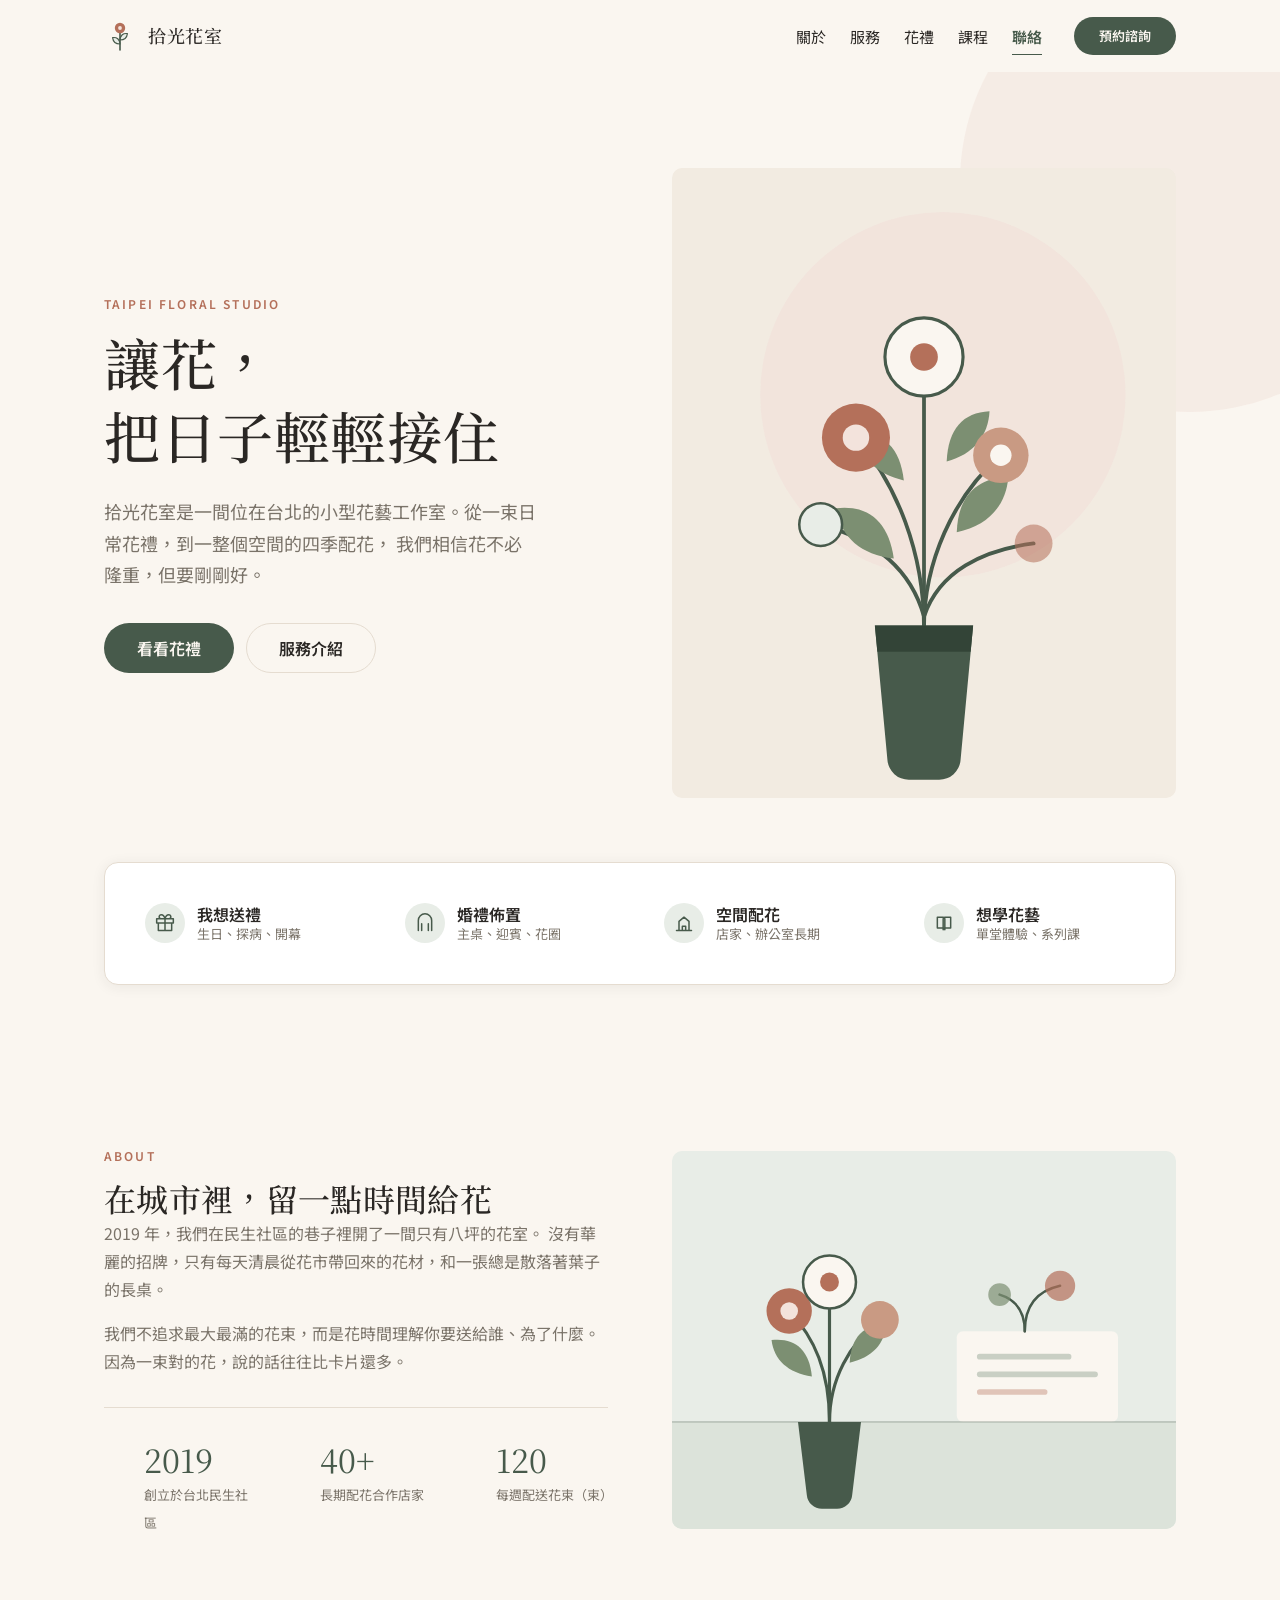
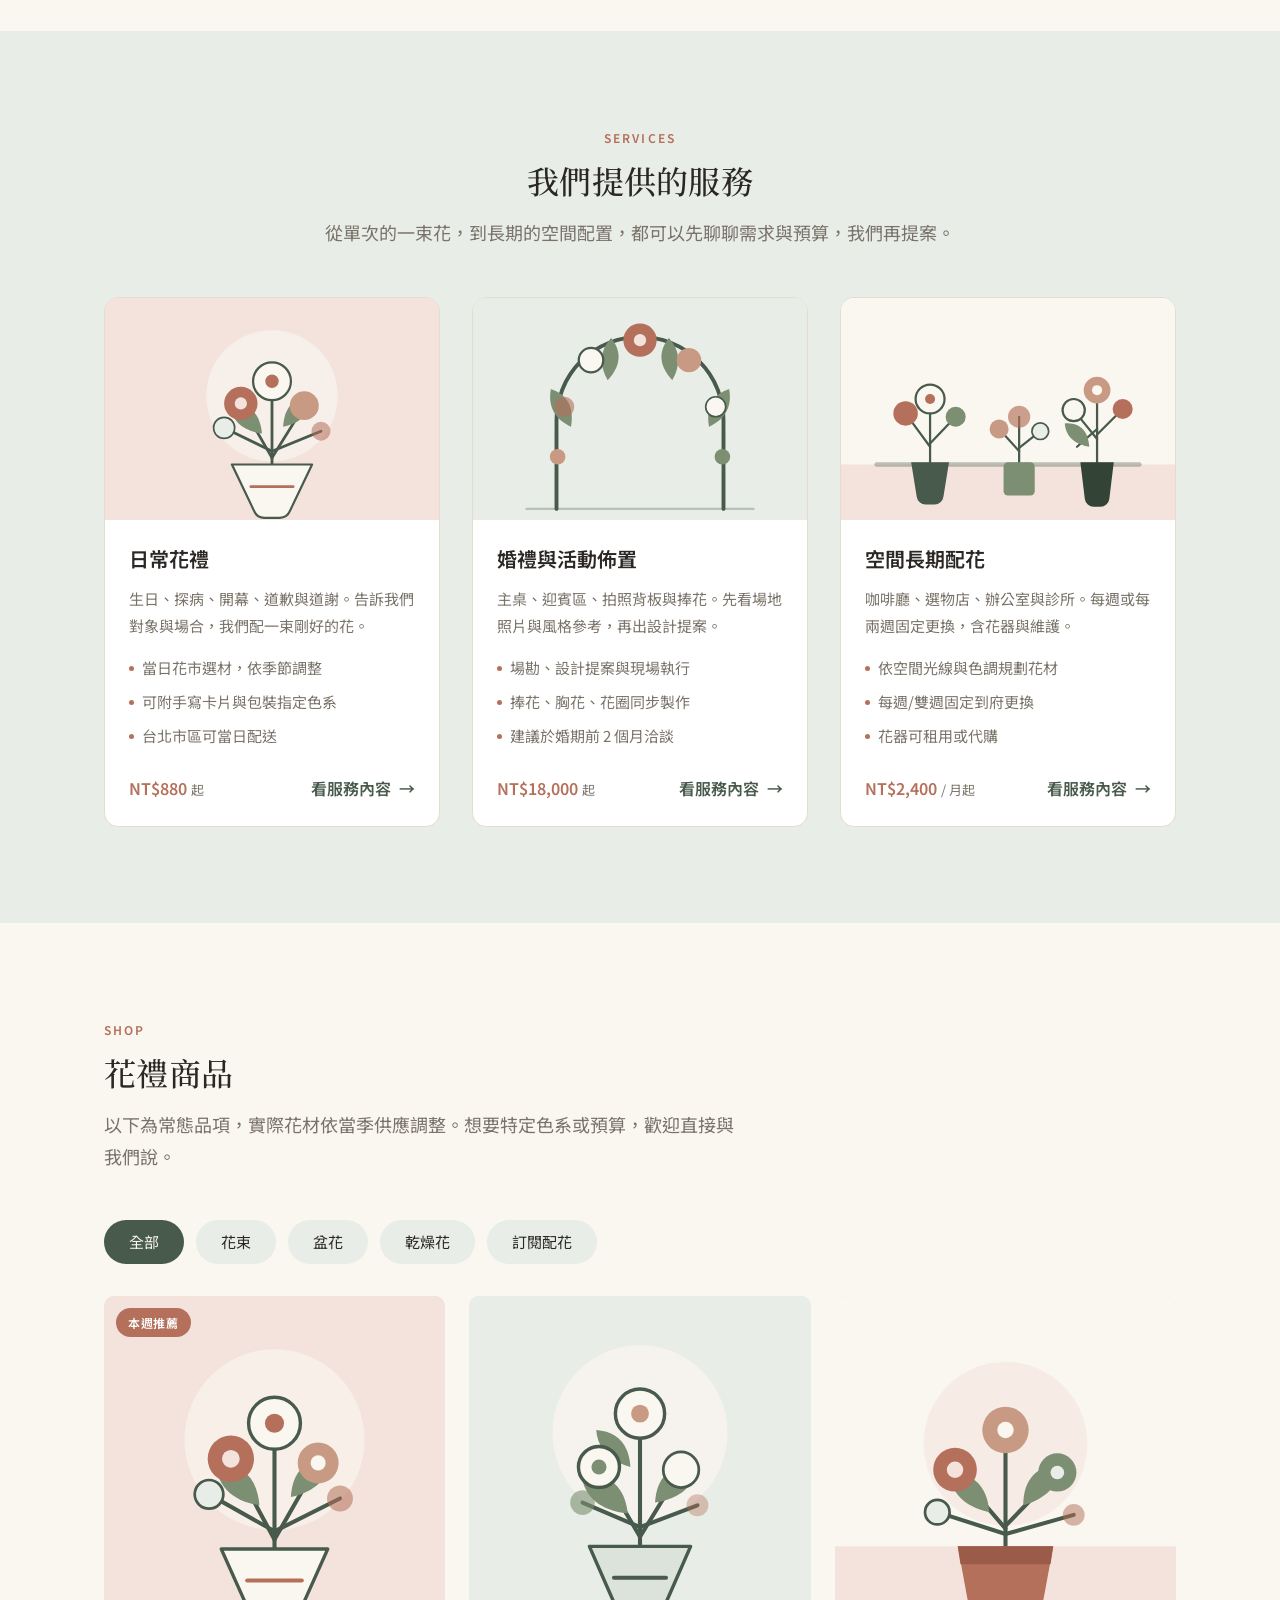
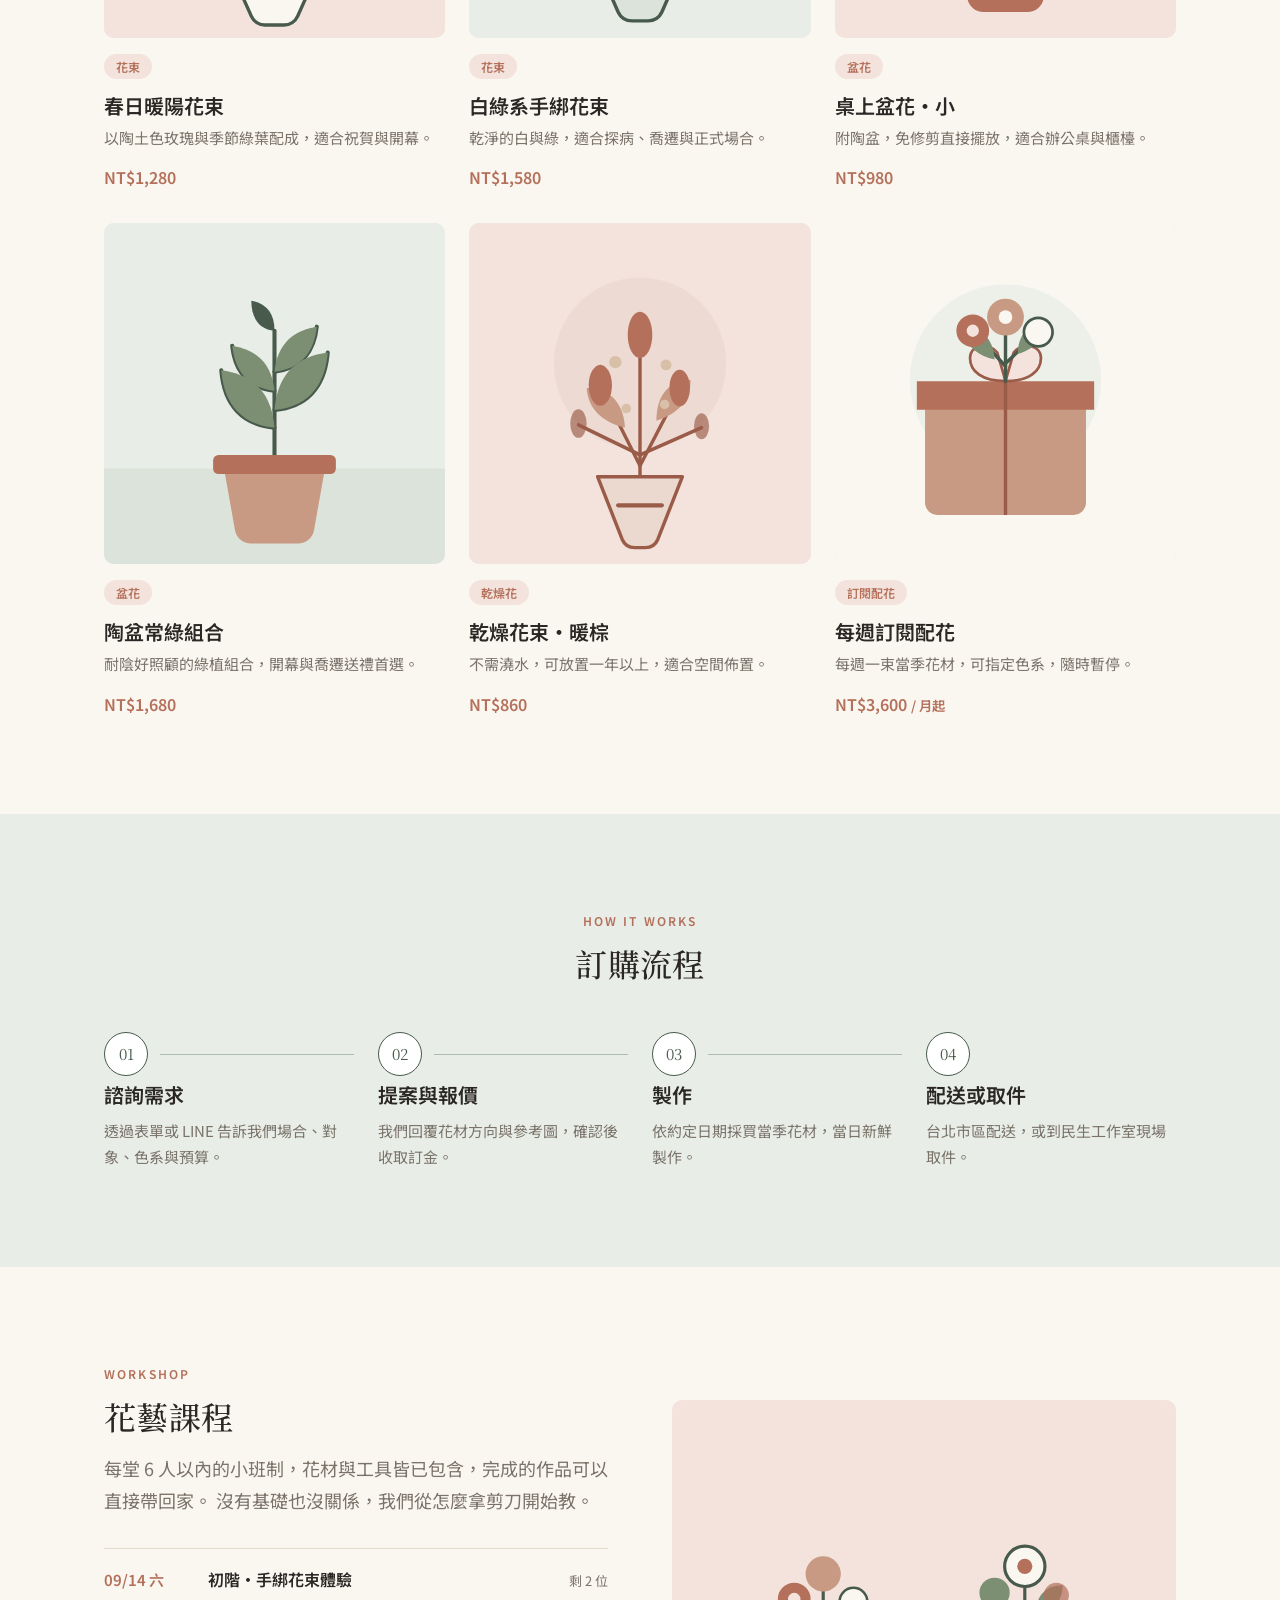
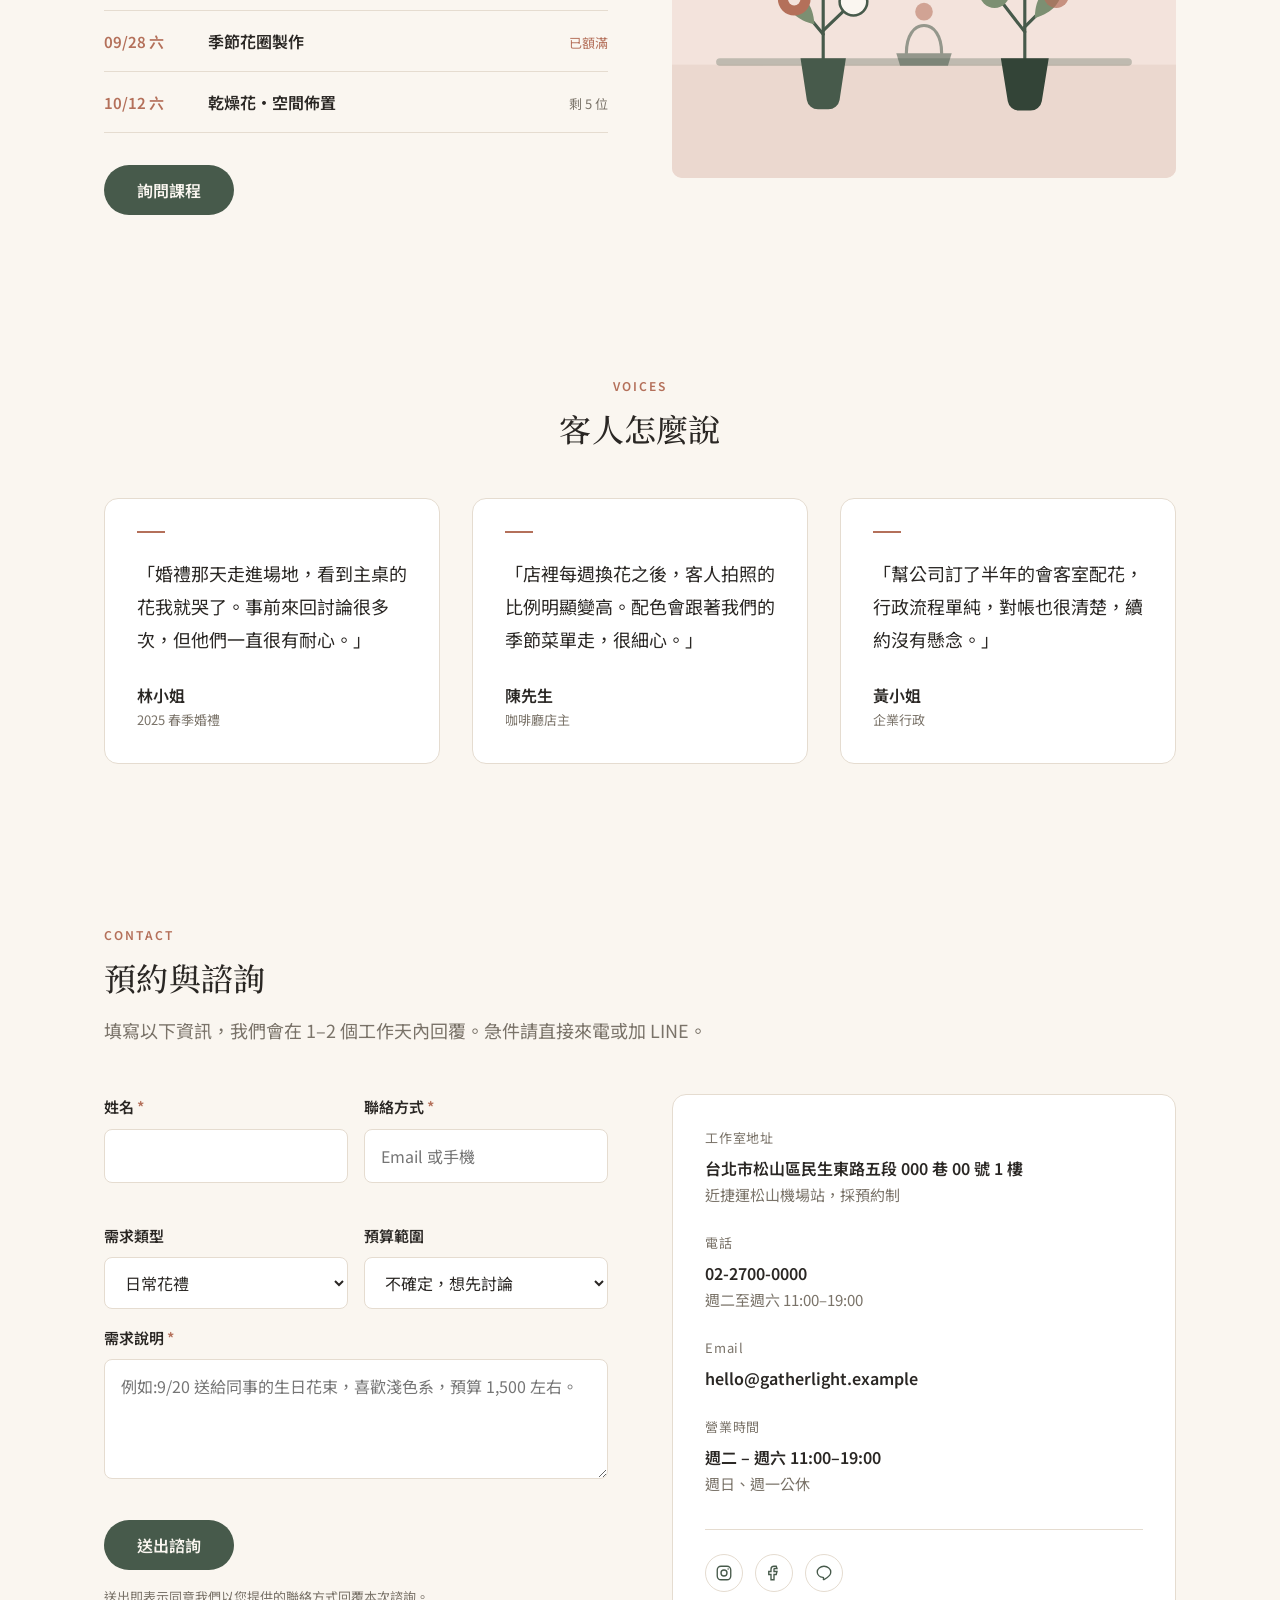
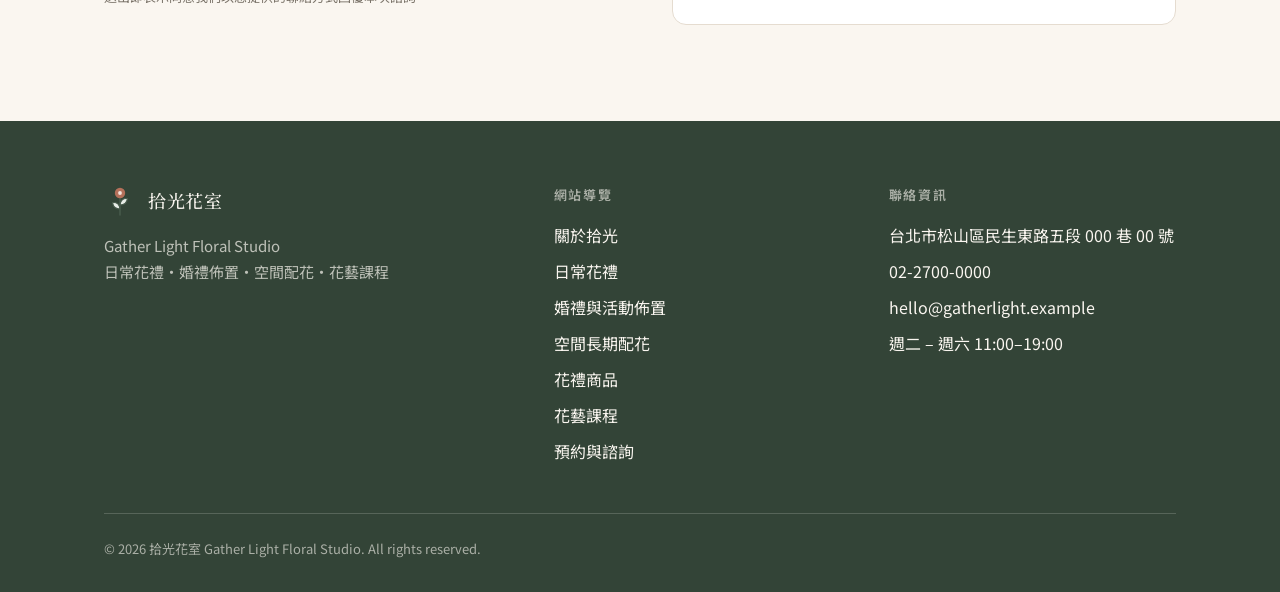
==== index.html @ 51243e40 "Initial commit: Gather Light Floral Studio brand site demo Front-end demo for a fictional Taipei flo" ====
<!DOCTYPE html>
<html lang="zh-Hant-TW">
<head>
<meta charset="UTF-8">
<meta name="viewport" content="width=device-width, initial-scale=1">
<title>拾光花室 Gather Light Floral Studio｜台北花藝工作室</title>
<meta name="description" content="拾光花室是台北的小型花藝工作室，提供日常花禮、婚禮與活動佈置、空間長期配花與花藝課程。">
<meta property="og:title" content="拾光花室 Gather Light Floral Studio">
<meta property="og:description" content="日常花禮、婚禮佈置、空間長期配花、花藝課程。">
<meta property="og:type" content="website">
<link rel="icon" href="assets/brand/logo.svg" type="image/svg+xml">

<link rel="preconnect" href="https://fonts.googleapis.com">
<link rel="preconnect" href="https://fonts.gstatic.com" crossorigin>
<link href="https://fonts.googleapis.com/css2?family=Noto+Sans+TC:wght@400;600&family=Noto+Serif+TC:wght@500&display=swap" rel="stylesheet">

<link rel="stylesheet" href="styles/tokens.css">
<link rel="stylesheet" href="styles/base.css">
<link rel="stylesheet" href="styles/layout.css">
<link rel="stylesheet" href="styles/components.css">
</head>
<body>

<a class="skip-link" href="#main">跳至主要內容</a>

<!-- ============================================================ Header -->
<header class="header" id="header">
  <div class="container header__inner">
    <a class="logo" href="#top" aria-label="拾光花室 首頁">
      <img src="assets/brand/logo.svg" alt="" width="32" height="32">
      <span class="logo__name">拾光花室</span>
    </a>

    <button class="nav-toggle" id="navToggle" aria-expanded="false" aria-controls="nav">
      <span></span>
      <span class="sr-only">開啟選單</span>
    </button>

    <nav class="nav" id="nav" aria-label="主選單">
      <ul class="nav__list">
        <li><a class="nav__link" href="#about">關於</a></li>
        <li><a class="nav__link" href="#services">服務</a></li>
        <li><a class="nav__link" href="#products">花禮</a></li>
        <li><a class="nav__link" href="#course">課程</a></li>
        <li><a class="nav__link" href="#contact">聯絡</a></li>
      </ul>
      <a class="btn btn--primary btn--sm" href="#contact">預約諮詢</a>
    </nav>
  </div>
</header>

<main id="main">

<!-- ============================================================== Hero -->
<section class="hero" id="top">
  <div class="container split">
    <div class="hero__text">
      <span class="eyebrow">Taipei Floral Studio</span>
      <h1 class="hero__title">讓花，<br>把日子輕輕接住</h1>
      <p class="lede hero__lede">
        拾光花室是一間位在台北的小型花藝工作室。從一束日常花禮，到一整個空間的四季配花，
        我們相信花不必隆重，但要剛剛好。
      </p>
      <div class="hero__actions">
        <a class="btn btn--primary" href="#products">看看花禮</a>
        <a class="btn btn--ghost" href="#services">服務介紹</a>
      </div>
    </div>
    <div class="hero__media split__media">
      <img src="assets/images/hero.svg" alt="以陶土色與綠色花材構成的花藝作品" width="800" height="1000">
    </div>
  </div>
</section>

<!-- ====================================================== Quick find -->
<!-- 快速尋找：頁內導引，直接跳到對應區塊 -->
<section class="section section--tight" aria-labelledby="quickfind-title" style="padding-top:0">
  <div class="container">
    <h2 id="quickfind-title" class="sr-only">快速找到適合的服務與商品</h2>
    <div class="quickfind reveal">
      <a class="quickfind__item" href="#products">
        <span class="quickfind__icon" aria-hidden="true">
          <svg width="20" height="20" viewBox="0 0 24 24" fill="none" stroke="currentColor" stroke-width="1.8" stroke-linecap="round" stroke-linejoin="round"><path d="M20 12v9H4v-9M2 7h20v5H2zM12 21V7M12 7H7.5a2.5 2.5 0 1 1 0-5C11 2 12 7 12 7zM12 7h4.5a2.5 2.5 0 1 0 0-5C13 2 12 7 12 7z"/></svg>
        </span>
        <span class="quickfind__label">我想送禮
          <span class="quickfind__hint">生日、探病、開幕</span>
        </span>
      </a>
      <a class="quickfind__item" href="#services">
        <span class="quickfind__icon" aria-hidden="true">
          <svg width="20" height="20" viewBox="0 0 24 24" fill="none" stroke="currentColor" stroke-width="1.8" stroke-linecap="round" stroke-linejoin="round"><path d="M4 21V9a8 8 0 0 1 16 0v12M8 21v-8M16 21v-8"/></svg>
        </span>
        <span class="quickfind__label">婚禮佈置
          <span class="quickfind__hint">主桌、迎賓、花圈</span>
        </span>
      </a>
      <a class="quickfind__item" href="#services">
        <span class="quickfind__icon" aria-hidden="true">
          <svg width="20" height="20" viewBox="0 0 24 24" fill="none" stroke="currentColor" stroke-width="1.8" stroke-linecap="round" stroke-linejoin="round"><path d="M3 21h18M6 21V10l6-5 6 5v11M10 21v-5h4v5"/></svg>
        </span>
        <span class="quickfind__label">空間配花
          <span class="quickfind__hint">店家、辦公室長期</span>
        </span>
      </a>
      <a class="quickfind__item" href="#course">
        <span class="quickfind__icon" aria-hidden="true">
          <svg width="20" height="20" viewBox="0 0 24 24" fill="none" stroke="currentColor" stroke-width="1.8" stroke-linecap="round" stroke-linejoin="round"><path d="M4 5h7a2 2 0 0 1 2 2v13a2 2 0 0 0-2-2H4zM20 5h-7a2 2 0 0 0-2 2v13a2 2 0 0 1 2-2h7z"/></svg>
        </span>
        <span class="quickfind__label">想學花藝
          <span class="quickfind__hint">單堂體驗、系列課</span>
        </span>
      </a>
    </div>
  </div>
</section>

<!-- ============================================================= About -->
<section class="section" id="about" aria-labelledby="about-title">
  <div class="container split split--text-first">
    <div class="split__media story__media reveal">
      <img src="assets/images/story.svg" alt="工作室的工作檯與花材" width="800" height="600">
    </div>
    <div class="story reveal">
      <span class="eyebrow">About</span>
      <h2 id="about-title">在城市裡，留一點時間給花</h2>
      <p>
        2019 年，我們在民生社區的巷子裡開了一間只有八坪的花室。
        沒有華麗的招牌，只有每天清晨從花市帶回來的花材，和一張總是散落著葉子的長桌。
      </p>
      <p>
        我們不追求最大最滿的花束，而是花時間理解你要送給誰、為了什麼。
        因為一束對的花，說的話往往比卡片還多。
      </p>
      <dl class="stats">
        <div>
          <dt class="sr-only">創立年份</dt>
          <dd><span class="stats__num">2019</span><span class="stats__label">創立於台北民生社區</span></dd>
        </div>
        <div>
          <dt class="sr-only">長期合作店家</dt>
          <dd><span class="stats__num">40+</span><span class="stats__label">長期配花合作店家</span></dd>
        </div>
        <div>
          <dt class="sr-only">每週配花數</dt>
          <dd><span class="stats__num">120</span><span class="stats__label">每週配送花束（束）</span></dd>
        </div>
      </dl>
    </div>
  </div>
</section>

<!-- ========================================================== Services -->
<section class="section section--soft" id="services" aria-labelledby="services-title">
  <div class="container">
    <div class="section__head section__head--center reveal">
      <span class="eyebrow">Services</span>
      <h2 id="services-title">我們提供的服務</h2>
      <p>從單次的一束花，到長期的空間配置，都可以先聊聊需求與預算，我們再提案。</p>
    </div>

    <div class="grid grid--3">
      <article class="card reveal">
        <div class="card__media">
          <img src="assets/images/service-1.svg" alt="包裝完成的日常花禮" width="600" height="400">
        </div>
        <div class="card__body">
          <h3>日常花禮</h3>
          <p class="card__desc">生日、探病、開幕、道歉與道謝。告訴我們對象與場合，我們配一束剛好的花。</p>
          <ul class="card__list">
            <li>當日花市選材，依季節調整</li>
            <li>可附手寫卡片與包裝指定色系</li>
            <li>台北市區可當日配送</li>
          </ul>
          <div class="card__foot">
            <span class="card__price">NT$880 <small>起</small></span>
            <a class="link-arrow" href="service.html?s=1">看服務內容</a>
          </div>
        </div>
      </article>

      <article class="card reveal">
        <div class="card__media">
          <img src="assets/images/service-2.svg" alt="婚禮現場的花藝拱門佈置" width="600" height="400">
        </div>
        <div class="card__body">
          <h3>婚禮與活動佈置</h3>
          <p class="card__desc">主桌、迎賓區、拍照背板與捧花。先看場地照片與風格參考，再出設計提案。</p>
          <ul class="card__list">
            <li>場勘、設計提案與現場執行</li>
            <li>捧花、胸花、花圈同步製作</li>
            <li>建議於婚期前 2 個月洽談</li>
          </ul>
          <div class="card__foot">
            <span class="card__price">NT$18,000 <small>起</small></span>
            <a class="link-arrow" href="service.html?s=2">看服務內容</a>
            
          </div>
        </div>
      </article>

      <article class="card reveal">
        <div class="card__media">
          <img src="assets/images/service-3.svg" alt="店面層架上的長期配花" width="600" height="400">
        </div>
        <div class="card__body">
          <h3>空間長期配花</h3>
          <p class="card__desc">咖啡廳、選物店、辦公室與診所。每週或每兩週固定更換，含花器與維護。</p>
          <ul class="card__list">
            <li>依空間光線與色調規劃花材</li>
            <li>每週/雙週固定到府更換</li>
            <li>花器可租用或代購</li>
          </ul>
          <div class="card__foot">
            <span class="card__price">NT$2,400 <small>/ 月起</small></span>
            <a class="link-arrow" href="service.html?s=3">看服務內容</a>
            
          </div>
        </div>
      </article>
    </div>
  </div>
</section>

<!-- ========================================================== Products -->
<!-- 花禮商品：分類篩選 -->
<section class="section" id="products" aria-labelledby="products-title">
  <div class="container">
    <div class="section__head reveal">
      <span class="eyebrow">Shop</span>
      <h2 id="products-title">花禮商品</h2>
      <p>以下為常態品項，實際花材依當季供應調整。想要特定色系或預算，歡迎直接與我們說。</p>
    </div>

    <div class="chips reveal" role="group" aria-label="商品分類篩選" id="filterChips">
      <button class="chip" type="button" data-filter="all" aria-pressed="true">全部</button>
      <button class="chip" type="button" data-filter="bouquet" aria-pressed="false">花束</button>
      <button class="chip" type="button" data-filter="potted" aria-pressed="false">盆花</button>
      <button class="chip" type="button" data-filter="dried" aria-pressed="false">乾燥花</button>
      <button class="chip" type="button" data-filter="subscription" aria-pressed="false">訂閱配花</button>
    </div>

    <div class="grid grid--products" id="productGrid" aria-live="polite">
      <article class="product reveal" data-id="spring-bouquet" data-category="bouquet">
        <div class="product__media">
          <img src="assets/images/product-1.svg" alt="春日暖陽花束" width="500" height="500" loading="lazy">
          <span class="badge">本週推薦</span>
        </div>
        <span class="product__tag">花束</span>
        <h3 class="product__name">春日暖陽花束</h3>
        <p class="product__desc">以陶土色玫瑰與季節綠葉配成，適合祝賀與開幕。</p>
        <p class="product__price">NT$1,280</p>
      </article>

      <article class="product reveal" data-id="white-green-bouquet" data-category="bouquet">
        <div class="product__media">
          <img src="assets/images/product-2.svg" alt="白綠系手綁花束" width="500" height="500" loading="lazy">
        </div>
        <span class="product__tag">花束</span>
        <h3 class="product__name">白綠系手綁花束</h3>
        <p class="product__desc">乾淨的白與綠，適合探病、喬遷與正式場合。</p>
        <p class="product__price">NT$1,580</p>
      </article>

      <article class="product reveal" data-id="table-arrangement" data-category="potted">
        <div class="product__media">
          <img src="assets/images/product-3.svg" alt="桌上盆花・小" width="500" height="500" loading="lazy">
        </div>
        <span class="product__tag">盆花</span>
        <h3 class="product__name">桌上盆花・小</h3>
        <p class="product__desc">附陶盆，免修剪直接擺放，適合辦公桌與櫃檯。</p>
        <p class="product__price">NT$980</p>
      </article>

      <article class="product reveal" data-id="potted-greens" data-category="potted">
        <div class="product__media">
          <img src="assets/images/product-4.svg" alt="陶盆常綠組合" width="500" height="500" loading="lazy">
        </div>
        <span class="product__tag">盆花</span>
        <h3 class="product__name">陶盆常綠組合</h3>
        <p class="product__desc">耐陰好照顧的綠植組合，開幕與喬遷送禮首選。</p>
        <p class="product__price">NT$1,680</p>
      </article>

      <article class="product reveal" data-id="dried-bouquet" data-category="dried">
        <div class="product__media">
          <img src="assets/images/product-5.svg" alt="乾燥花束・暖棕" width="500" height="500" loading="lazy">
        </div>
        <span class="product__tag">乾燥花</span>
        <h3 class="product__name">乾燥花束・暖棕</h3>
        <p class="product__desc">不需澆水，可放置一年以上，適合空間佈置。</p>
        <p class="product__price">NT$860</p>
      </article>

      <article class="product reveal" data-id="subscription" data-category="subscription">
        <div class="product__media">
          <img src="assets/images/product-6.svg" alt="每週訂閱配花" width="500" height="500" loading="lazy">
        </div>
        <span class="product__tag">訂閱配花</span>
        <h3 class="product__name">每週訂閱配花</h3>
        <p class="product__desc">每週一束當季花材，可指定色系，隨時暫停。</p>
        <p class="product__price">NT$3,600 <small>/ 月起</small></p>
      </article>
    </div>

    <p class="empty-state" id="emptyState" hidden>此分類目前沒有商品，歡迎直接與我們聯絡。</p>
  </div>
</section>

<!-- ============================================================ Steps -->
<section class="section section--soft" aria-labelledby="steps-title">
  <div class="container">
    <div class="section__head section__head--center reveal">
      <span class="eyebrow">How it works</span>
      <h2 id="steps-title">訂購流程</h2>
    </div>
    <ol class="steps">
      <li class="step reveal">
        <h3>諮詢需求</h3>
        <p>透過表單或 LINE 告訴我們場合、對象、色系與預算。</p>
      </li>
      <li class="step reveal">
        <h3>提案與報價</h3>
        <p>我們回覆花材方向與參考圖，確認後收取訂金。</p>
      </li>
      <li class="step reveal">
        <h3>製作</h3>
        <p>依約定日期採買當季花材，當日新鮮製作。</p>
      </li>
      <li class="step reveal">
        <h3>配送或取件</h3>
        <p>台北市區配送，或到民生工作室現場取件。</p>
      </li>
    </ol>
  </div>
</section>

<!-- =========================================================== Course -->
<section class="section" id="course" aria-labelledby="course-title">
  <div class="container split split--text-first">
    <div class="split__media course__media reveal">
      <img src="assets/images/course.svg" alt="花藝課程的工作檯" width="800" height="600">
    </div>
    <div class="reveal">
      <span class="eyebrow">Workshop</span>
      <h2 id="course-title">花藝課程</h2>
      <p class="lede" style="margin-top:var(--s-4)">
        每堂 6 人以內的小班制，花材與工具皆已包含，完成的作品可以直接帶回家。
        沒有基礎也沒關係，我們從怎麼拿剪刀開始教。
      </p>

      <ul class="course-list" style="margin-top:var(--s-8)">
        <li class="course-item">
          <span class="course-item__date">09/14 六</span>
          <span class="course-item__name">初階・手綁花束體驗</span>
          <span class="course-item__seat">剩 2 位</span>
        </li>
        <li class="course-item">
          <span class="course-item__date">09/28 六</span>
          <span class="course-item__name">季節花圈製作</span>
          <span class="course-item__seat is-full">已額滿</span>
        </li>
        <li class="course-item">
          <span class="course-item__date">10/12 六</span>
          <span class="course-item__name">乾燥花・空間佈置</span>
          <span class="course-item__seat">剩 5 位</span>
        </li>
      </ul>

      <div style="margin-top:var(--s-8)">
        <a class="btn btn--primary" href="#contact">詢問課程</a>
      </div>
    </div>
  </div>
</section>

<!-- ===================================================== Testimonials -->
<section class="section section--tight" aria-labelledby="voices-title">
  <div class="container">
    <div class="section__head section__head--center reveal">
      <span class="eyebrow">Voices</span>
      <h2 id="voices-title">客人怎麼說</h2>
    </div>
    <div class="grid grid--3">
      <blockquote class="quote reveal">
        <p>「婚禮那天走進場地，看到主桌的花我就哭了。事前來回討論很多次，但他們一直很有耐心。」</p>
        <footer><cite>林小姐</cite>2025 春季婚禮</footer>
      </blockquote>
      <blockquote class="quote reveal">
        <p>「店裡每週換花之後，客人拍照的比例明顯變高。配色會跟著我們的季節菜單走，很細心。」</p>
        <footer><cite>陳先生</cite>咖啡廳店主</footer>
      </blockquote>
      <blockquote class="quote reveal">
        <p>「幫公司訂了半年的會客室配花，行政流程單純，對帳也很清楚，續約沒有懸念。」</p>
        <footer><cite>黃小姐</cite>企業行政</footer>
      </blockquote>
    </div>
  </div>
</section>

<!-- ========================================================== Contact -->
<section class="section" id="contact" aria-labelledby="contact-title">
  <div class="container">
    <div class="section__head reveal">
      <span class="eyebrow">Contact</span>
      <h2 id="contact-title">預約與諮詢</h2>
      <p>填寫以下資訊，我們會在 1–2 個工作天內回覆。急件請直接來電或加 LINE。</p>
    </div>

    <div class="split" style="align-items:start">
      <form class="form reveal" id="contactForm" novalidate>
        <div class="field-row">
          <div class="field">
            <label for="name">姓名 <span class="req" aria-hidden="true">*</span></label>
            <input type="text" id="name" name="name" autocomplete="name" required
                   aria-describedby="name-error">
            <span class="field__error" id="name-error"></span>
          </div>
          <div class="field">
            <label for="contact">聯絡方式 <span class="req" aria-hidden="true">*</span></label>
            <input type="text" id="contact" name="contact" placeholder="Email 或手機"
                   autocomplete="email" required aria-describedby="contact-error">
            <span class="field__error" id="contact-error"></span>
          </div>
        </div>

        <div class="field-row">
          <div class="field">
            <label for="type">需求類型</label>
            <select id="type" name="type">
              <option value="gift">日常花禮</option>
              <option value="wedding">婚禮與活動佈置</option>
              <option value="space">空間長期配花</option>
              <option value="course">花藝課程</option>
              <option value="other">其他</option>
            </select>
          </div>
          <div class="field">
            <label for="budget">預算範圍</label>
            <select id="budget" name="budget">
              <option value="">不確定，想先討論</option>
              <option value="a">NT$1,000 以下</option>
              <option value="b">NT$1,000–3,000</option>
              <option value="c">NT$3,000–10,000</option>
              <option value="d">NT$10,000 以上</option>
            </select>
          </div>
        </div>

        <div class="field">
          <label for="message">需求說明 <span class="req" aria-hidden="true">*</span></label>
          <textarea id="message" name="message" required aria-describedby="message-error"
                    placeholder="例如:9/20 送給同事的生日花束，喜歡淺色系，預算 1,500 左右。"></textarea>
          <span class="field__error" id="message-error"></span>
        </div>

        <div>
          <button class="btn btn--primary" type="submit">送出諮詢</button>
        </div>

        <p class="form__status" id="formStatus" role="status" hidden></p>
        <p class="form__note">
          送出即表示同意我們以您提供的聯絡方式回覆本次諮詢。
        </p>
      </form>

      <aside class="info-panel reveal">
        <dl>
          <dt>工作室地址</dt>
          <dd>台北市松山區民生東路五段 000 巷 00 號 1 樓
            <span>近捷運松山機場站，採預約制</span>
          </dd>
          <dt>電話</dt>
          <dd><a href="tel:+886227000000">02-2700-0000</a>
            <span>週二至週六 11:00–19:00</span>
          </dd>
          <dt>Email</dt>
          <dd><a href="mailto:hello@gatherlight.example">hello@gatherlight.example</a></dd>
          <dt>營業時間</dt>
          <dd>週二 – 週六 11:00–19:00
            <span>週日、週一公休</span>
          </dd>
        </dl>
        <div class="social">
          <a href="#" aria-label="Instagram">
            <svg width="18" height="18" viewBox="0 0 24 24" fill="none" stroke="currentColor" stroke-width="1.8"><rect x="3" y="3" width="18" height="18" rx="5"/><circle cx="12" cy="12" r="4"/><circle cx="17.5" cy="6.5" r="1" fill="currentColor" stroke="none"/></svg>
          </a>
          <a href="#" aria-label="Facebook">
            <svg width="18" height="18" viewBox="0 0 24 24" fill="none" stroke="currentColor" stroke-width="1.8"><path d="M15 3h-3a4 4 0 0 0-4 4v3H5v4h3v7h4v-7h3l1-4h-4V7a1 1 0 0 1 1-1h3z"/></svg>
          </a>
          <a href="#" aria-label="LINE">
            <svg width="18" height="18" viewBox="0 0 24 24" fill="none" stroke="currentColor" stroke-width="1.8" stroke-linejoin="round"><path d="M21 10.5c0-4.1-4-7.5-9-7.5s-9 3.4-9 7.5c0 3.7 3.2 6.8 7.5 7.4.3.1.7.2.8.5.1.3.1.7 0 1l-.1.8c0 .2-.2.9.8.5s5.4-3.2 7.4-5.5c1.3-1.4 1.6-2.9 1.6-4.7Z"/></svg>
          </a>
        </div>
      </aside>
    </div>
  </div>
</section>

</main>

<!-- ============================================================ Footer -->
<footer class="footer">
  <div class="container">
    <div class="footer__grid">
      <div class="footer__brand">
        <div class="logo">
          <img src="assets/brand/logo.svg" alt="" width="32" height="32">
          <span class="logo__name">拾光花室</span>
        </div>
        <p class="footer__tag">
          Gather Light Floral Studio<br>
          日常花禮・婚禮佈置・空間配花・花藝課程
        </p>
      </div>

      <div>
        <h3>網站導覽</h3>
        <ul>
          <li><a href="#about">關於拾光</a></li>
          <li><a href="service.html?s=1">日常花禮</a></li>
          <li><a href="service.html?s=2">婚禮與活動佈置</a></li>
          <li><a href="service.html?s=3">空間長期配花</a></li>
          <li><a href="#products">花禮商品</a></li>
          <li><a href="#course">花藝課程</a></li>
          <li><a href="#contact">預約與諮詢</a></li>
        </ul>
      </div>

      <div>
        <h3>聯絡資訊</h3>
        <ul>
          <li>台北市松山區民生東路五段 000 巷 00 號</li>
          <li><a href="tel:+886227000000">02-2700-0000</a></li>
          <li><a href="mailto:hello@gatherlight.example">hello@gatherlight.example</a></li>
          <li>週二 – 週六 11:00–19:00</li>
        </ul>
      </div>
    </div>

    <p class="footer__bottom">© 2026 拾光花室 Gather Light Floral Studio. All rights reserved.</p>
  </div>
</footer>

<!-- ==================================================== Quick-view modal -->
<div class="modal" id="quickView" role="dialog" aria-modal="true" aria-labelledby="qvName">
  <div class="modal__scrim"></div>
  <div class="modal__panel">
    <button class="modal__close" type="button" aria-label="關閉">×</button>
    <div>
      <img id="qvImg" src="" alt="" width="500" height="500">
    </div>
    <div>
      <span class="modal__tag" id="qvTag"></span>
      <h2 id="qvName" style="margin-top:var(--s-3)"></h2>
      <p id="qvDesc" style="margin-top:var(--s-4); color:var(--c-ink-muted); font-size:0.9375rem"></p>
      <p class="modal__price" id="qvPrice"></p>
      <dl class="modal__spec">
        <div><dt>尺寸</dt><dd id="qvSize"></dd></div>
        <div><dt>主要花材</dt><dd id="qvStems"></dd></div>
        <div><dt>照顧方式</dt><dd id="qvCare"></dd></div>
        <div><dt>配送</dt><dd id="qvLead"></dd></div>
      </dl>
      <a class="btn btn--primary" style="margin-top:var(--s-6)" href="#contact">詢問這款花禮</a>
    </div>
  </div>
</div>
<script src="scripts/main.js"></script>
<script src="scripts/quickview.js"></script>
</body>
</html>
---- styles/tokens.css ----
/* ==========================================================================
   tokens.css — design tokens extracted from Figma
   拾光花室 Gather Light Floral Studio
   Change a value here and it propagates through every page.
   Everything downstream references these. Change values here, not in components.
   ========================================================================== */

:root {
  /* ---- Color ---- */
  --c-moss:        #475A4B;
  --c-moss-dark:   #334437;
  --c-moss-soft:   #E8EDE7;
  --c-clay:        #B4705A;
  --c-clay-soft:   #F3E3DC;
  --c-paper:       #FAF6F0;
  --c-surface:     #FFFFFF;
  --c-ink:         #2A2724;
  --c-ink-muted:   #7A7369;
  --c-line:        #E5DCD0;

  /* focus ring — accessibility, not from Figma */
  --c-focus:       #B4705A;

  /* ---- Typography ---- */
  --font-serif: "Noto Serif TC", "Songti TC", "PMingLiU", Georgia, serif;
  --font-sans:  "Noto Sans TC", "PingFang TC", "Microsoft JhengHei",
                -apple-system, BlinkMacSystemFont, "Segoe UI", sans-serif;

  --fs-display:  3.5rem;   /* 56 */
  --fs-h1:       2.75rem;  /* 44 */
  --fs-h2:       2rem;     /* 32 */
  --fs-h3:       1.25rem;  /* 20 */
  --fs-body-lg:  1.125rem; /* 18 */
  --fs-body:     1rem;     /* 16 */
  --fs-caption:  0.8125rem;/* 13 */
  --fs-eyebrow:  0.75rem;  /* 12 */

  --lh-display:  1.18;
  --lh-heading:  1.3;
  --lh-body:     1.75;

  --ls-eyebrow:  0.18em;

  /* ---- Spacing scale ---- */
  --s-1:  0.25rem;  /*  4 */
  --s-2:  0.5rem;   /*  8 */
  --s-3:  0.75rem;  /* 12 */
  --s-4:  1rem;     /* 16 */
  --s-6:  1.5rem;   /* 24 */
  --s-8:  2rem;     /* 32 */
  --s-12: 3rem;     /* 48 */
  --s-16: 4rem;     /* 64 */
  --s-24: 6rem;     /* 96 */
  --s-32: 8rem;     /* 128 */

  /* ---- Radius ---- */
  --r-card:   14px;
  --r-image:  10px;
  --r-pill:   999px;

  /* ---- Shadow ---- */
  --sh-card:       0 2px 14px rgba(42, 39, 36, 0.07);
  --sh-card-hover: 0 10px 28px rgba(42, 39, 36, 0.12);
  --sh-header:     0 1px 0 var(--c-line), 0 4px 16px rgba(42, 39, 36, 0.05);

  /* ---- Layout ---- */
  --container:      1120px;
  --container-pad:  var(--s-6);
  --header-h:       72px;

  /* ---- Motion ---- */
  --t-fast: 160ms ease;
  --t-base: 240ms ease;
}

/* Fluid down-scaling of the display/heading sizes on small frames.
   Matches Figma's 375 / 768 / 1440 frames. */
@media (max-width: 900px) {
  :root {
    --fs-display: 2.5rem;  /* 40 */
    --fs-h1:      2.125rem;/* 34 */
    --fs-h2:      1.75rem; /* 28 */
  }
}

@media (max-width: 480px) {
  :root {
    --fs-display:    2.125rem; /* 34 */
    --fs-h1:         1.875rem; /* 30 */
    --fs-h2:         1.5rem;   /* 24 */
    --fs-body-lg:    1.0625rem;
    --container-pad: var(--s-4);
    --header-h:      60px;
  }
}
---- styles/base.css ----
/* ==========================================================================
   base.css — reset + element defaults + typography
   ========================================================================== */

*,
*::before,
*::after { box-sizing: border-box; }

html {
  -webkit-text-size-adjust: 100%;
  scroll-behavior: smooth;
  scroll-padding-top: calc(var(--header-h) + var(--s-4));
}

body {
  margin: 0;
  background: var(--c-paper);
  color: var(--c-ink);
  font-family: var(--font-sans);
  font-size: var(--fs-body);
  line-height: var(--lh-body);
  -webkit-font-smoothing: antialiased;
  overflow-x: hidden;
}

h1, h2, h3, h4, p, figure, blockquote, ul, ol, dl { margin: 0; }
ul, ol { padding: 0; list-style: none; }

h1, h2 {
  font-family: var(--font-serif);
  font-weight: 500;
  line-height: var(--lh-heading);
  letter-spacing: 0.01em;
}

h1 { font-size: var(--fs-h1); }
h2 { font-size: var(--fs-h2); }

h3 {
  font-size: var(--fs-h3);
  font-weight: 600;
  line-height: 1.5;
}

a {
  color: inherit;
  text-decoration: none;
  transition: color var(--t-fast);
}

img, svg { display: block; max-width: 100%; height: auto; }

button,
input,
select,
textarea {
  font: inherit;
  color: inherit;
}

button { cursor: pointer; border: 0; background: none; }

/* Visible focus for keyboard users only. */
:focus-visible {
  outline: 2px solid var(--c-focus);
  outline-offset: 3px;
  border-radius: 4px;
}

::selection {
  background: var(--c-clay-soft);
  color: var(--c-ink);
}

/* Screen-reader-only, still focusable. */
.sr-only {
  position: absolute;
  width: 1px; height: 1px;
  padding: 0; margin: -1px;
  overflow: hidden;
  clip: rect(0 0 0 0);
  white-space: nowrap;
  border: 0;
}

.skip-link {
  position: absolute;
  top: var(--s-2);
  left: var(--s-2);
  z-index: 100;
  padding: var(--s-2) var(--s-4);
  background: var(--c-moss);
  color: var(--c-paper);
  border-radius: var(--r-pill);
  transform: translateY(-200%);
  transition: transform var(--t-fast);
}
.skip-link:focus { transform: translateY(0); }

@media (prefers-reduced-motion: reduce) {
  html { scroll-behavior: auto; }
  *,
  *::before,
  *::after {
    animation-duration: 0.01ms !important;
    animation-iteration-count: 1 !important;
    transition-duration: 0.01ms !important;
  }
}
---- styles/layout.css ----
/* ==========================================================================
   layout.css — containers, section rhythm, grids
   ========================================================================== */

.container {
  width: 100%;
  max-width: var(--container);
  margin-inline: auto;
  padding-inline: var(--container-pad);
}

/* ---- Section rhythm ---- */
.section { padding-block: var(--s-24); }
.section--tight { padding-block: var(--s-16); }
.section--soft { background: var(--c-moss-soft); }

.section__head {
  max-width: 640px;
  margin-bottom: var(--s-12);
}
.section__head--center {
  margin-inline: auto;
  text-align: center;
}
.section__head p {
  margin-top: var(--s-4);
  color: var(--c-ink-muted);
  font-size: var(--fs-body-lg);
}

/* ---- Two-column split (hero, story, course) ---- */
.split {
  display: grid;
  grid-template-columns: 1fr 1fr;
  gap: var(--s-16);
  align-items: center;
}
.split--text-first > .split__media { order: 2; }

/* ---- Card grids ---- */
.grid {
  display: grid;
  gap: var(--s-8);
}
.grid--3 { grid-template-columns: repeat(3, 1fr); }
.grid--4 { grid-template-columns: repeat(4, 1fr); }

.grid--products {
  grid-template-columns: repeat(3, 1fr);
  gap: var(--s-8) var(--s-6);
}

/* ==========================================================================
   Responsive — Figma frames 1440 / 768 / 375
   ========================================================================== */

@media (max-width: 1024px) {
  .split { gap: var(--s-12); }
  .grid--3,
  .grid--products { grid-template-columns: repeat(2, 1fr); }
  .grid--4 { grid-template-columns: repeat(2, 1fr); }
}

@media (max-width: 768px) {
  .section { padding-block: var(--s-16); }
  .section--tight { padding-block: var(--s-12); }
  .section__head { margin-bottom: var(--s-8); }

  .split {
    grid-template-columns: 1fr;
    gap: var(--s-8);
  }
  /* On mobile the text always reads before the image. */
  .split--text-first > .split__media { order: 0; }
}

@media (max-width: 560px) {
  .grid--3,
  .grid--4,
  .grid--products { grid-template-columns: 1fr; }
  .grid { gap: var(--s-6); }
}
---- styles/components.css ----
/* ==========================================================================
   components.css — buttons, header, cards, chips, form, footer
   ========================================================================== */

/* --------------------------------------------------------------- Text bits */
.eyebrow {
  display: block;
  margin-bottom: var(--s-3);
  color: var(--c-clay);
  font-size: var(--fs-eyebrow);
  font-weight: 600;
  letter-spacing: var(--ls-eyebrow);
  text-transform: uppercase;
}

.lede {
  color: var(--c-ink-muted);
  font-size: var(--fs-body-lg);
}

.link-arrow {
  display: inline-flex;
  align-items: center;
  gap: var(--s-2);
  color: var(--c-moss);
  font-weight: 600;
}
.link-arrow::after {
  content: "→";
  transition: transform var(--t-fast);
}
.link-arrow:hover { color: var(--c-clay); }
.link-arrow:hover::after { transform: translateX(4px); }

/* ---------------------------------------------------------------- Buttons */
.btn {
  display: inline-flex;
  align-items: center;
  justify-content: center;
  gap: var(--s-2);
  padding: var(--s-3) var(--s-8);
  border: 1px solid transparent;
  border-radius: var(--r-pill);
  font-size: var(--fs-body);
  font-weight: 600;
  line-height: 1.5;
  transition: background var(--t-fast), color var(--t-fast),
              border-color var(--t-fast), transform var(--t-fast);
}
.btn:active { transform: translateY(1px); }

.btn--primary {
  background: var(--c-moss);
  color: var(--c-paper);
}
.btn--primary:hover { background: var(--c-moss-dark); }

.btn--ghost {
  border-color: var(--c-line);
  color: var(--c-ink);
}
.btn--ghost:hover {
  border-color: var(--c-moss);
  color: var(--c-moss);
}

.btn--sm { padding: var(--s-2) var(--s-6); font-size: var(--fs-caption); }

/* ----------------------------------------------------------------- Header */
.header {
  position: sticky;
  top: 0;
  z-index: 50;
  background: var(--c-paper);
  transition: box-shadow var(--t-base);
}
.header.is-stuck { box-shadow: var(--sh-header); }

.header__inner {
  display: flex;
  align-items: center;
  justify-content: space-between;
  gap: var(--s-6);
  height: var(--header-h);
}

.logo { display: flex; align-items: center; gap: var(--s-3); }
.logo img { width: 32px; height: 32px; }
.logo__name {
  font-family: var(--font-serif);
  font-size: 1.125rem;
  font-weight: 500;
  letter-spacing: 0.04em;
}

.nav { display: flex; align-items: center; gap: var(--s-8); }
.nav__list { display: flex; gap: var(--s-6); }
.nav__link {
  position: relative;
  padding-block: var(--s-2);
  font-size: 0.9375rem;
}
.nav__link::after {
  content: "";
  position: absolute;
  left: 0; bottom: 0;
  width: 100%; height: 1px;
  background: var(--c-moss);
  transform: scaleX(0);
  transform-origin: left;
  transition: transform var(--t-fast);
}
.nav__link:hover { color: var(--c-moss); }
.nav__link:hover::after,
.nav__link.is-active::after { transform: scaleX(1); }
.nav__link.is-active { color: var(--c-moss); font-weight: 600; }

.nav-toggle {
  display: none;
  width: 40px; height: 40px;
  align-items: center;
  justify-content: center;
  border-radius: 8px;
}
.nav-toggle:hover { background: var(--c-moss-soft); }
.nav-toggle span {
  position: relative;
  display: block;
  width: 20px; height: 1.5px;
  background: var(--c-ink);
  transition: background var(--t-fast);
}
.nav-toggle span::before,
.nav-toggle span::after {
  content: "";
  position: absolute;
  left: 0;
  width: 20px; height: 1.5px;
  background: var(--c-ink);
  transition: transform var(--t-base);
}
.nav-toggle span::before { top: -6px; }
.nav-toggle span::after  { top: 6px; }

.nav-toggle[aria-expanded="true"] span { background: transparent; }
.nav-toggle[aria-expanded="true"] span::before { transform: translateY(6px) rotate(45deg); }
.nav-toggle[aria-expanded="true"] span::after  { transform: translateY(-6px) rotate(-45deg); }

/* ------------------------------------------------------------------- Hero */
.hero {
  position: relative;
  padding-block: var(--s-24) var(--s-16);
  overflow: hidden;
}
.hero::before {
  content: "";
  position: absolute;
  top: -120px; right: -140px;
  width: 460px; height: 460px;
  background: var(--c-clay-soft);
  border-radius: 50%;
  opacity: 0.55;
  z-index: 0;
}
.hero .container { position: relative; z-index: 1; }

/* Measure is set in `em` rather than `ch`: `ch` is the width of "0", which is
   roughly half a CJK glyph, so ch-based measures come out half as wide as
   intended on Chinese text. */
.hero__title {
  font-size: var(--fs-display);
  max-width: 11em;
}
.hero__lede {
  margin-top: var(--s-6);
  max-width: 24em;
}
.hero__actions {
  display: flex;
  flex-wrap: wrap;
  gap: var(--s-3);
  margin-top: var(--s-8);
}
.hero__media img {
  width: 100%;
  border-radius: var(--r-image);
}

/* ------------------------------------------------------- Quick-find band */
.quickfind {
  display: grid;
  grid-template-columns: repeat(4, 1fr);
  gap: var(--s-4);
  padding: var(--s-6);
  background: var(--c-surface);
  border: 1px solid var(--c-line);
  border-radius: var(--r-card);
  box-shadow: var(--sh-card);
}
.quickfind__item {
  display: flex;
  align-items: center;
  gap: var(--s-3);
  padding: var(--s-4);
  border-radius: var(--r-image);
  transition: background var(--t-fast);
}
.quickfind__item:hover { background: var(--c-moss-soft); }
.quickfind__icon {
  flex: none;
  display: grid;
  place-items: center;
  width: 40px; height: 40px;
  background: var(--c-moss-soft);
  border-radius: 50%;
  color: var(--c-moss);
}
.quickfind__item:hover .quickfind__icon { background: var(--c-surface); }
.quickfind__label { font-weight: 600; line-height: 1.4; }
.quickfind__hint {
  display: block;
  color: var(--c-ink-muted);
  font-size: var(--fs-caption);
  font-weight: 400;
}

/* ------------------------------------------------------------------ Story */
.story__media img { width: 100%; border-radius: var(--r-image); }
.story p + p { margin-top: var(--s-4); }
.story p { color: var(--c-ink-muted); }

.stats {
  display: grid;
  grid-template-columns: repeat(3, 1fr);
  gap: var(--s-6);
  margin-top: var(--s-8);
  padding-top: var(--s-8);
  border-top: 1px solid var(--c-line);
}
.stats__num {
  display: block;
  font-family: var(--font-serif);
  font-size: 2rem;
  line-height: 1.2;
  color: var(--c-moss);
}
.stats__label { color: var(--c-ink-muted); font-size: var(--fs-caption); }

/* ------------------------------------------------------------------- Card */
.card {
  display: flex;
  flex-direction: column;
  background: var(--c-surface);
  border: 1px solid var(--c-line);
  border-radius: var(--r-card);
  overflow: hidden;
  transition: transform var(--t-base), box-shadow var(--t-base);
}
.card:hover {
  transform: translateY(-4px);
  box-shadow: var(--sh-card-hover);
}
.card__media { background: var(--c-moss-soft); }
.card__media img { width: 100%; }
.card__body {
  display: flex;
  flex-direction: column;
  flex: 1;
  padding: var(--s-6);
}
.card__desc {
  margin-top: var(--s-3);
  color: var(--c-ink-muted);
  font-size: 0.9375rem;
}
.card__list {
  margin-top: var(--s-4);
  display: grid;
  gap: var(--s-2);
  font-size: 0.9375rem;
  color: var(--c-ink-muted);
}
.card__list li {
  display: flex;
  gap: var(--s-2);
}
.card__list li::before {
  content: "";
  flex: none;
  width: 5px; height: 5px;
  margin-top: 11px;
  background: var(--c-clay);
  border-radius: 50%;
}
.card__foot {
  display: flex;
  align-items: baseline;
  justify-content: space-between;
  gap: var(--s-4);
  margin-top: auto;
  padding-top: var(--s-6);
}
.card__price {
  color: var(--c-clay);
  font-weight: 600;
}
.card__price small {
  color: var(--c-ink-muted);
  font-weight: 400;
  font-size: var(--fs-caption);
}

/* ------------------------------------------------------- Filter + products */
.chips {
  display: flex;
  flex-wrap: wrap;
  gap: var(--s-3);
  margin-bottom: var(--s-8);
}
.chip {
  padding: var(--s-2) var(--s-6);
  background: var(--c-moss-soft);
  border: 1px solid transparent;
  border-radius: var(--r-pill);
  font-size: 0.9375rem;
  color: var(--c-ink);
  transition: background var(--t-fast), color var(--t-fast);
}
.chip:hover { background: var(--c-line); }
.chip[aria-pressed="true"] {
  background: var(--c-moss);
  color: var(--c-paper);
}

.product { position: relative; }
.product__media {
  position: relative;
  aspect-ratio: 1 / 1;
  background: var(--c-moss-soft);
  border-radius: var(--r-image);
  overflow: hidden;
}
.product__media img {
  width: 100%; height: 100%;
  object-fit: cover;
  transition: transform 400ms ease;
}
.product:hover .product__media img { transform: scale(1.04); }

.badge {
  position: absolute;
  top: var(--s-3); left: var(--s-3);
  padding: var(--s-1) var(--s-3);
  background: var(--c-clay);
  color: #fff;
  border-radius: var(--r-pill);
  font-size: var(--fs-eyebrow);
  font-weight: 600;
  letter-spacing: 0.06em;
}

.product__tag {
  display: inline-block;
  margin-top: var(--s-4);
  padding: 2px var(--s-3);
  background: var(--c-clay-soft);
  color: var(--c-clay);
  border-radius: var(--r-pill);
  font-size: var(--fs-eyebrow);
  font-weight: 600;
}
.product__name { margin-top: var(--s-3); }
.product__desc {
  margin-top: var(--s-1);
  color: var(--c-ink-muted);
  font-size: 0.9375rem;
}
.product__price {
  margin-top: var(--s-3);
  color: var(--c-clay);
  font-weight: 600;
}
.product[hidden] { display: none; }

.empty-state {
  padding: var(--s-16) 0;
  color: var(--c-ink-muted);
  text-align: center;
}

/* ------------------------------------------------------------------ Steps */
.steps {
  display: grid;
  grid-template-columns: repeat(4, 1fr);
  gap: var(--s-6);
  counter-reset: step;
}
.step {
  position: relative;
  padding-top: var(--s-12);
}
.step::before {
  counter-increment: step;
  content: "0" counter(step);
  position: absolute;
  top: 0; left: 0;
  display: grid;
  place-items: center;
  width: 44px; height: 44px;
  background: var(--c-surface);
  border: 1px solid var(--c-moss);
  border-radius: 50%;
  color: var(--c-moss);
  font-family: var(--font-serif);
  font-size: 0.9375rem;
}
.step::after {
  content: "";
  position: absolute;
  top: 22px; left: 56px; right: 0;
  height: 1px;
  background: var(--c-moss);
  opacity: 0.35;
}
.step:last-child::after { display: none; }
.step p {
  margin-top: var(--s-2);
  color: var(--c-ink-muted);
  font-size: 0.9375rem;
}

/* ---------------------------------------------------------------- Courses */
.course-list { border-top: 1px solid var(--c-line); }
.course-item {
  display: flex;
  align-items: baseline;
  justify-content: space-between;
  gap: var(--s-4);
  padding-block: var(--s-4);
  border-bottom: 1px solid var(--c-line);
}
.course-item__date {
  flex: none;
  width: 88px;
  color: var(--c-clay);
  font-weight: 600;
  font-size: 0.9375rem;
}
.course-item__name { flex: 1; font-weight: 600; }
.course-item__seat {
  flex: none;
  color: var(--c-ink-muted);
  font-size: var(--fs-caption);
}
.course-item__seat.is-full { color: var(--c-clay); }
.course__media img { width: 100%; border-radius: var(--r-image); }

/* ----------------------------------------------------------- Testimonials */
.quote {
  display: flex;
  flex-direction: column;
  padding: var(--s-8);
  background: var(--c-surface);
  border: 1px solid var(--c-line);
  border-radius: var(--r-card);
}
.quote p {
  flex: 1;
  font-size: var(--fs-body-lg);
  line-height: 1.85;
}
.quote::before {
  content: "";
  display: block;
  width: 28px; height: 2px;
  margin-bottom: var(--s-6);
  background: var(--c-clay);
}
.quote footer {
  margin-top: var(--s-6);
  color: var(--c-ink-muted);
  font-size: var(--fs-caption);
}
.quote cite {
  display: block;
  color: var(--c-ink);
  font-style: normal;
  font-weight: 600;
  font-size: var(--fs-body);
}

/* ------------------------------------------------------------------- Form */
.form { display: grid; gap: var(--s-4); }
.field { display: grid; gap: var(--s-2); }
.field label { font-size: 0.9375rem; font-weight: 600; }
.field .req { color: var(--c-clay); }

.field input,
.field select,
.field textarea {
  padding: var(--s-3) var(--s-4);
  background: var(--c-surface);
  border: 1px solid var(--c-line);
  border-radius: 8px;
  transition: border-color var(--t-fast);
}
.field input:hover,
.field select:hover,
.field textarea:hover { border-color: var(--c-ink-muted); }
.field input:focus,
.field select:focus,
.field textarea:focus {
  border-color: var(--c-moss);
  outline: none;
  box-shadow: 0 0 0 3px rgba(71, 90, 75, 0.14);
}
.field textarea { resize: vertical; min-height: 120px; }

.field__error {
  color: var(--c-clay);
  font-size: var(--fs-caption);
  min-height: 1.25em;
}
.field.is-invalid input,
.field.is-invalid select,
.field.is-invalid textarea { border-color: var(--c-clay); }

.field-row {
  display: grid;
  grid-template-columns: 1fr 1fr;
  gap: var(--s-4);
}

.form__note {
  color: var(--c-ink-muted);
  font-size: var(--fs-caption);
}
.form__status {
  padding: var(--s-3) var(--s-4);
  background: var(--c-moss-soft);
  border-radius: 8px;
  color: var(--c-moss-dark);
  font-size: 0.9375rem;
}
.form__status[hidden] { display: none; }

.info-panel {
  padding: var(--s-8);
  background: var(--c-surface);
  border: 1px solid var(--c-line);
  border-radius: var(--r-card);
}
.info-panel dt {
  margin-top: var(--s-6);
  color: var(--c-ink-muted);
  font-size: var(--fs-caption);
  letter-spacing: 0.06em;
}
.info-panel dt:first-of-type { margin-top: 0; }
.info-panel dd { margin: var(--s-1) 0 0; font-weight: 600; }
.info-panel dd span {
  display: block;
  font-weight: 400;
  color: var(--c-ink-muted);
  font-size: 0.9375rem;
}
.social {
  display: flex;
  gap: var(--s-3);
  margin-top: var(--s-8);
  padding-top: var(--s-6);
  border-top: 1px solid var(--c-line);
}
.social a {
  display: grid;
  place-items: center;
  width: 38px; height: 38px;
  border: 1px solid var(--c-line);
  border-radius: 50%;
  color: var(--c-moss);
  transition: background var(--t-fast), border-color var(--t-fast);
}
.social a:hover { background: var(--c-moss-soft); border-color: var(--c-moss); }

/* ----------------------------------------------------------------- Footer */
.footer {
  padding-block: var(--s-16) var(--s-8);
  background: var(--c-moss-dark);
  color: var(--c-paper);
}
.footer a:hover { color: var(--c-clay-soft); }
.footer__grid {
  display: grid;
  grid-template-columns: 1.4fr 1fr 1fr;
  gap: var(--s-12);
}
.footer__tag {
  margin-top: var(--s-4);
  max-width: 22em;
  color: rgba(250, 246, 240, 0.7);
  font-size: 0.9375rem;
}
.footer h3 {
  margin-bottom: var(--s-4);
  font-size: var(--fs-caption);
  letter-spacing: 0.12em;
  text-transform: uppercase;
  color: rgba(250, 246, 240, 0.6);
}
.footer li + li { margin-top: var(--s-2); }
.footer__bottom {
  margin-top: var(--s-12);
  padding-top: var(--s-6);
  border-top: 1px solid rgba(250, 246, 240, 0.18);
  color: rgba(250, 246, 240, 0.6);
  font-size: var(--fs-caption);
}
.footer .logo__name { color: var(--c-paper); }

/* -------------------------------------------------------- Scroll reveal */
.reveal {
  opacity: 0;
  transform: translateY(18px);
  transition: opacity 600ms ease, transform 600ms ease;
}
.reveal.is-visible {
  opacity: 1;
  transform: none;
}
@media (prefers-reduced-motion: reduce) {
  .reveal { opacity: 1; transform: none; }
}

/* ==========================================================================
   Responsive
   ========================================================================== */

@media (max-width: 1024px) {
  .quickfind { grid-template-columns: repeat(2, 1fr); }
  .steps { grid-template-columns: repeat(2, 1fr); row-gap: var(--s-12); }
  .step:nth-child(2)::after { display: none; }
  .footer__grid { gap: var(--s-8); }
}

@media (max-width: 900px) {
  .nav {
    position: absolute;
    top: var(--header-h);
    left: 0;
    width: 100%;
    flex-direction: column;
    align-items: stretch;
    gap: 0;
    padding: var(--s-4) var(--container-pad) var(--s-8);
    background: var(--c-paper);
    border-top: 1px solid var(--c-line);
    box-shadow: var(--sh-header);
    /* Collapsed by default on mobile; JS toggles [data-open]. */
    display: none;
  }
  .nav[data-open="true"] { display: flex; }
  .nav__list { flex-direction: column; gap: 0; }
  .nav__link {
    display: block;
    padding: var(--s-3) 0;
    border-bottom: 1px solid var(--c-line);
    font-size: var(--fs-body);
  }
  .nav__link::after { display: none; }
  .nav .btn { margin-top: var(--s-6); }
  .nav-toggle { display: flex; }

  .hero { padding-block: var(--s-12) var(--s-12); }
  .hero__text { max-width: none; }
  .hero__media { max-width: 420px; }
}

@media (max-width: 768px) {
  .footer__grid { grid-template-columns: 1fr 1fr; }
  .footer__brand { grid-column: 1 / -1; }
}

@media (max-width: 480px) {
  .stats { grid-template-columns: repeat(2, 1fr); row-gap: var(--s-6); }
}

@media (max-width: 560px) {
  .quickfind {
    display: flex;
    gap: var(--s-3);
    padding: var(--s-3);
    overflow-x: auto;
    scroll-snap-type: x mandatory;
    -webkit-overflow-scrolling: touch;
  }
  .quickfind__item {
    flex: 0 0 78%;
    scroll-snap-align: start;
    background: var(--c-paper);
  }
  .steps { grid-template-columns: 1fr; row-gap: var(--s-8); }
  .step::after { display: none; }
  .field-row { grid-template-columns: 1fr; }
  .footer__grid { grid-template-columns: 1fr; }
  .course-item { flex-wrap: wrap; }
  .course-item__date { width: 100%; }
  .quote { padding: var(--s-6); }
}

/* ==========================================================================
   service.html — detail template (data-driven from scripts/services.js)
   Every service page shares this one stylesheet block; nothing here is
   per-service, so a new service needs no new CSS.
   ========================================================================== */

.page-head {
  padding-block: var(--s-8) var(--s-6);
  background: var(--c-surface);
  border-bottom: 1px solid var(--c-line);
}
.crumb {
  display: flex;
  flex-wrap: wrap;
  gap: var(--s-2);
  color: var(--c-ink-muted);
  font-size: var(--fs-caption);
}
.crumb li + li::before { content: "／"; margin-right: var(--s-2); }
.crumb a:hover { color: var(--c-moss); }
.crumb [aria-current] { color: var(--c-ink); }

.svc-hero { display: grid; grid-template-columns: 1.05fr 1fr; gap: var(--s-12); align-items: center; }
.svc-hero img { width: 100%; border-radius: var(--r-image); }
.svc-price {
  display: inline-block;
  margin-top: var(--s-6);
  padding: var(--s-2) var(--s-6);
  background: var(--c-clay-soft);
  border-radius: var(--r-pill);
  color: var(--c-clay);
  font-weight: 600;
}

.check-list { display: grid; gap: var(--s-3); }
.check-list li { display: flex; gap: var(--s-3); color: var(--c-ink-muted); }
.check-list li::before {
  content: "✓";
  flex: none;
  color: var(--c-moss);
  font-weight: 700;
}

.chip-row { display: flex; flex-wrap: wrap; gap: var(--s-3); }
.chip-static {
  padding: var(--s-2) var(--s-6);
  background: var(--c-moss-soft);
  border-radius: var(--r-pill);
  font-size: 0.9375rem;
}

/* Plans */
.plans { display: grid; grid-template-columns: repeat(3, minmax(0, 1fr)); gap: var(--s-6); }
.plan {
  position: relative;
  display: flex;
  flex-direction: column;
  padding: var(--s-8) var(--s-6);
  background: var(--c-surface);
  border: 1px solid var(--c-line);
  border-radius: var(--r-card);
}
.plan--featured { border-color: var(--c-moss); box-shadow: var(--sh-card); }
.plan__flag {
  position: absolute;
  top: -11px; left: 50%;
  transform: translateX(-50%);
  padding: 2px var(--s-4);
  background: var(--c-moss);
  border-radius: var(--r-pill);
  color: var(--c-paper);
  font-size: 0.6875rem;
  font-weight: 600;
  white-space: nowrap;
}
.plan__price {
  margin-top: var(--s-3);
  font-family: var(--font-serif);
  font-size: 1.75rem;
  color: var(--c-moss);
}
.plan__unit { color: var(--c-ink-muted); font-size: var(--fs-caption); }
.plan__list {
  display: grid;
  gap: var(--s-2);
  margin-top: var(--s-6);
  padding-top: var(--s-6);
  border-top: 1px solid var(--c-line);
  font-size: 0.9375rem;
  color: var(--c-ink-muted);
}
.plan__list li { display: flex; gap: var(--s-2); }
.plan__list li::before { content: "・"; color: var(--c-clay); }

/* FAQ (shared with service page) */
.faq { border-top: 1px solid var(--c-line); }
.faq__item { border-bottom: 1px solid var(--c-line); }
.faq__q {
  display: flex;
  align-items: center;
  justify-content: space-between;
  gap: var(--s-4);
  width: 100%;
  padding: var(--s-4) 0;
  text-align: left;
  font-weight: 600;
}
.faq__q:hover { color: var(--c-moss); }
.faq__q::after {
  content: "+";
  flex: none;
  color: var(--c-clay);
  font-size: 1.25rem;
  transition: transform var(--t-fast);
}
.faq__q[aria-expanded="true"]::after { transform: rotate(45deg); }
.faq__a { padding-bottom: var(--s-4); color: var(--c-ink-muted); font-size: 0.9375rem; }
.faq__a[hidden] { display: none; }

/* ==========================================================================
   Product quick-view modal (index.html)
   ========================================================================== */

.qv-btn {
  position: absolute;
  left: 50%; bottom: var(--s-3);
  transform: translate(-50%, 8px);
  padding: var(--s-2) var(--s-6);
  background: rgba(255, 255, 255, .94);
  border-radius: var(--r-pill);
  font-size: var(--fs-caption);
  font-weight: 600;
  color: var(--c-ink);
  opacity: 0;
  transition: opacity var(--t-fast), transform var(--t-fast);
}
.product:hover .qv-btn,
.qv-btn:focus-visible { opacity: 1; transform: translate(-50%, 0); }
.qv-btn:hover { color: var(--c-moss); }

.modal {
  position: fixed;
  inset: 0;
  z-index: 90;
  display: grid;
  place-items: center;
  padding: var(--s-6);
  visibility: hidden;
}
.modal[data-open] { visibility: visible; }
.modal__scrim {
  position: absolute;
  inset: 0;
  background: rgba(42, 39, 36, .5);
  opacity: 0;
  transition: opacity var(--t-base);
}
.modal[data-open] .modal__scrim { opacity: 1; }
.modal__panel {
  position: relative;
  display: grid;
  grid-template-columns: 300px minmax(0, 1fr);
  gap: var(--s-8);
  width: min(760px, 100%);
  max-height: 90vh;
  overflow-y: auto;
  padding: var(--s-8);
  background: var(--c-surface);
  border-radius: var(--r-card);
  transform: scale(.96);
  opacity: 0;
  transition: transform var(--t-base), opacity var(--t-base);
}
.modal[data-open] .modal__panel { transform: none; opacity: 1; }
.modal__panel img { width: 100%; border-radius: var(--r-image); background: var(--c-moss-soft); }
.modal__close {
  position: absolute;
  top: var(--s-4); right: var(--s-4);
  display: grid;
  place-items: center;
  width: 34px; height: 34px;
  border-radius: 50%;
  font-size: 1.25rem;
  line-height: 1;
}
.modal__close:hover { background: var(--c-moss-soft); }
.modal__tag {
  display: inline-block;
  padding: 2px var(--s-3);
  background: var(--c-clay-soft);
  color: var(--c-clay);
  border-radius: var(--r-pill);
  font-size: var(--fs-eyebrow);
  font-weight: 600;
}
.modal__price { margin-top: var(--s-4); color: var(--c-clay); font-size: 1.25rem; font-weight: 600; }
.modal__spec { margin-top: var(--s-6); padding-top: var(--s-6); border-top: 1px solid var(--c-line); }
.modal__spec div {
  display: flex;
  justify-content: space-between;
  gap: var(--s-4);
  padding-block: var(--s-2);
  font-size: 0.9375rem;
}
.modal__spec dt { color: var(--c-ink-muted); }
.modal__spec dd { margin: 0; font-weight: 600; }

@media (max-width: 900px) {
  .svc-hero { grid-template-columns: 1fr; gap: var(--s-8); }
  .plans { grid-template-columns: 1fr; }
  .modal__panel { grid-template-columns: 1fr; padding: var(--s-6); }
}
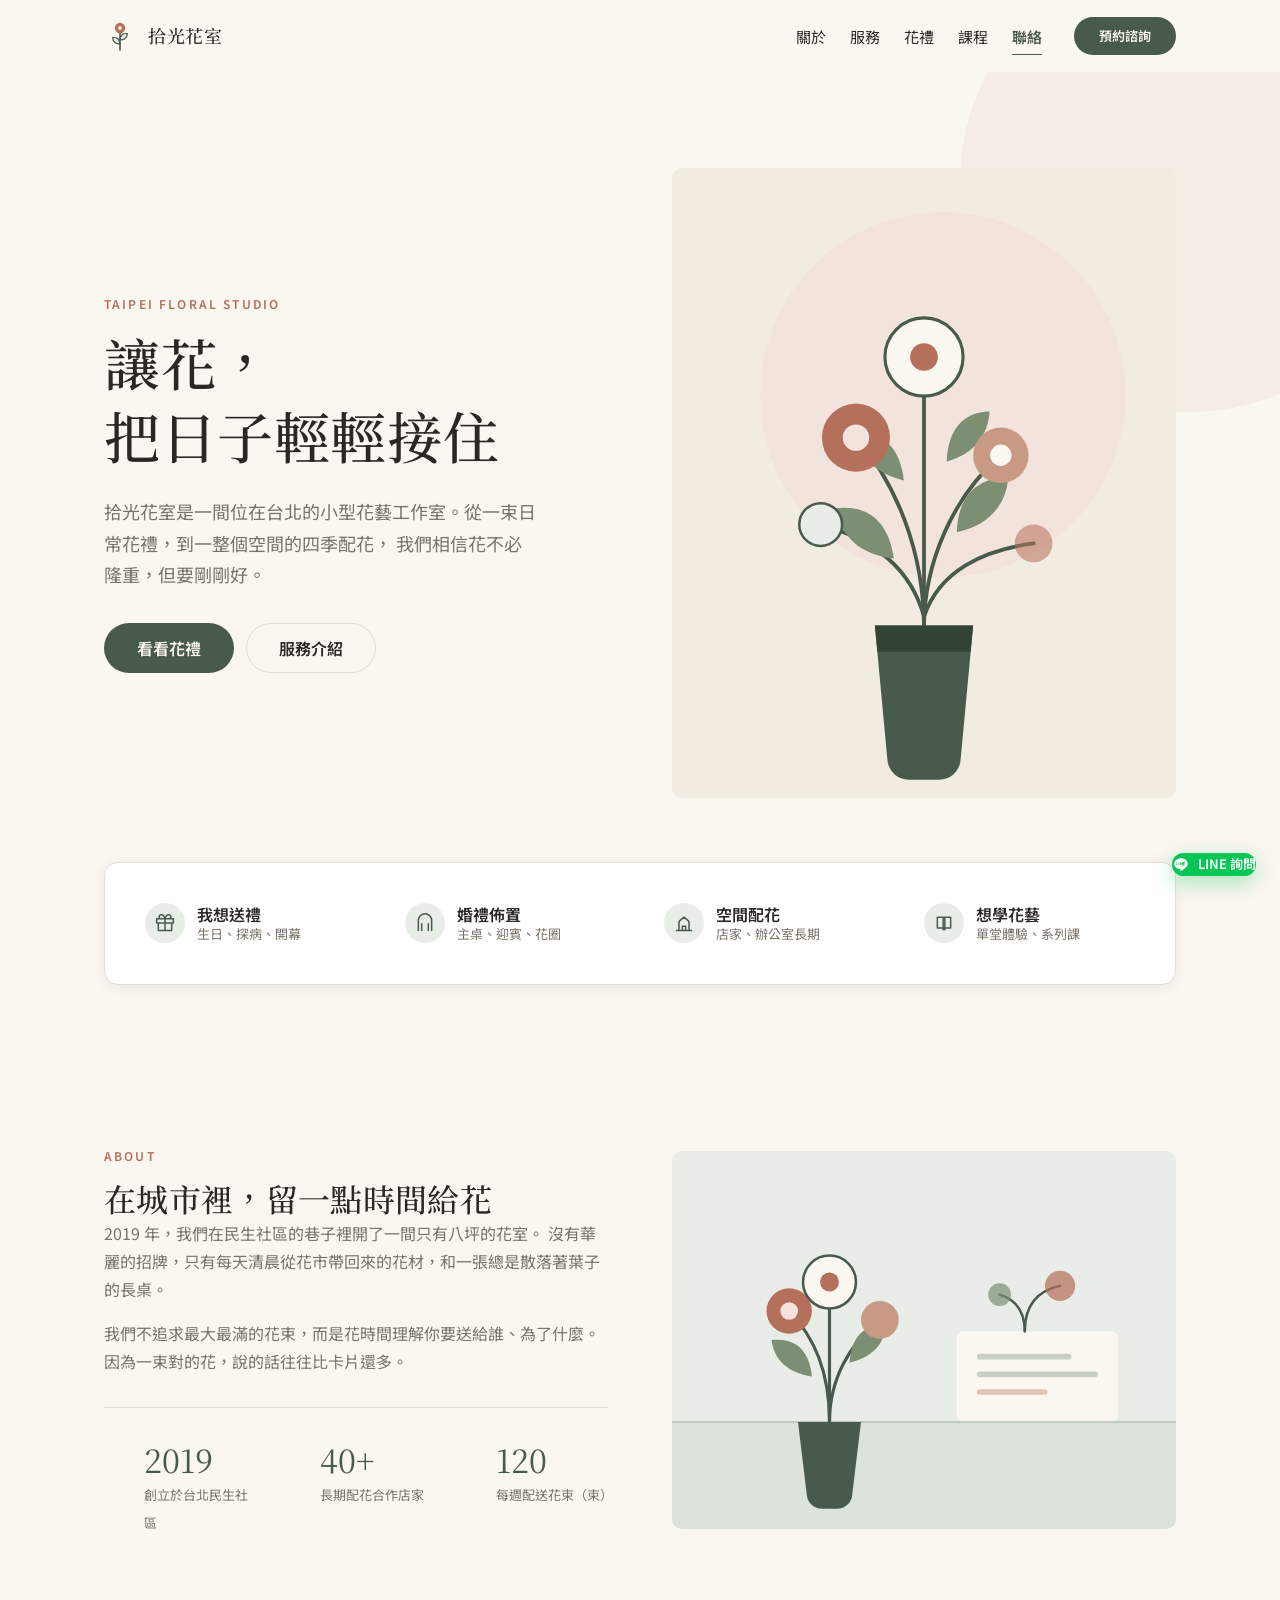
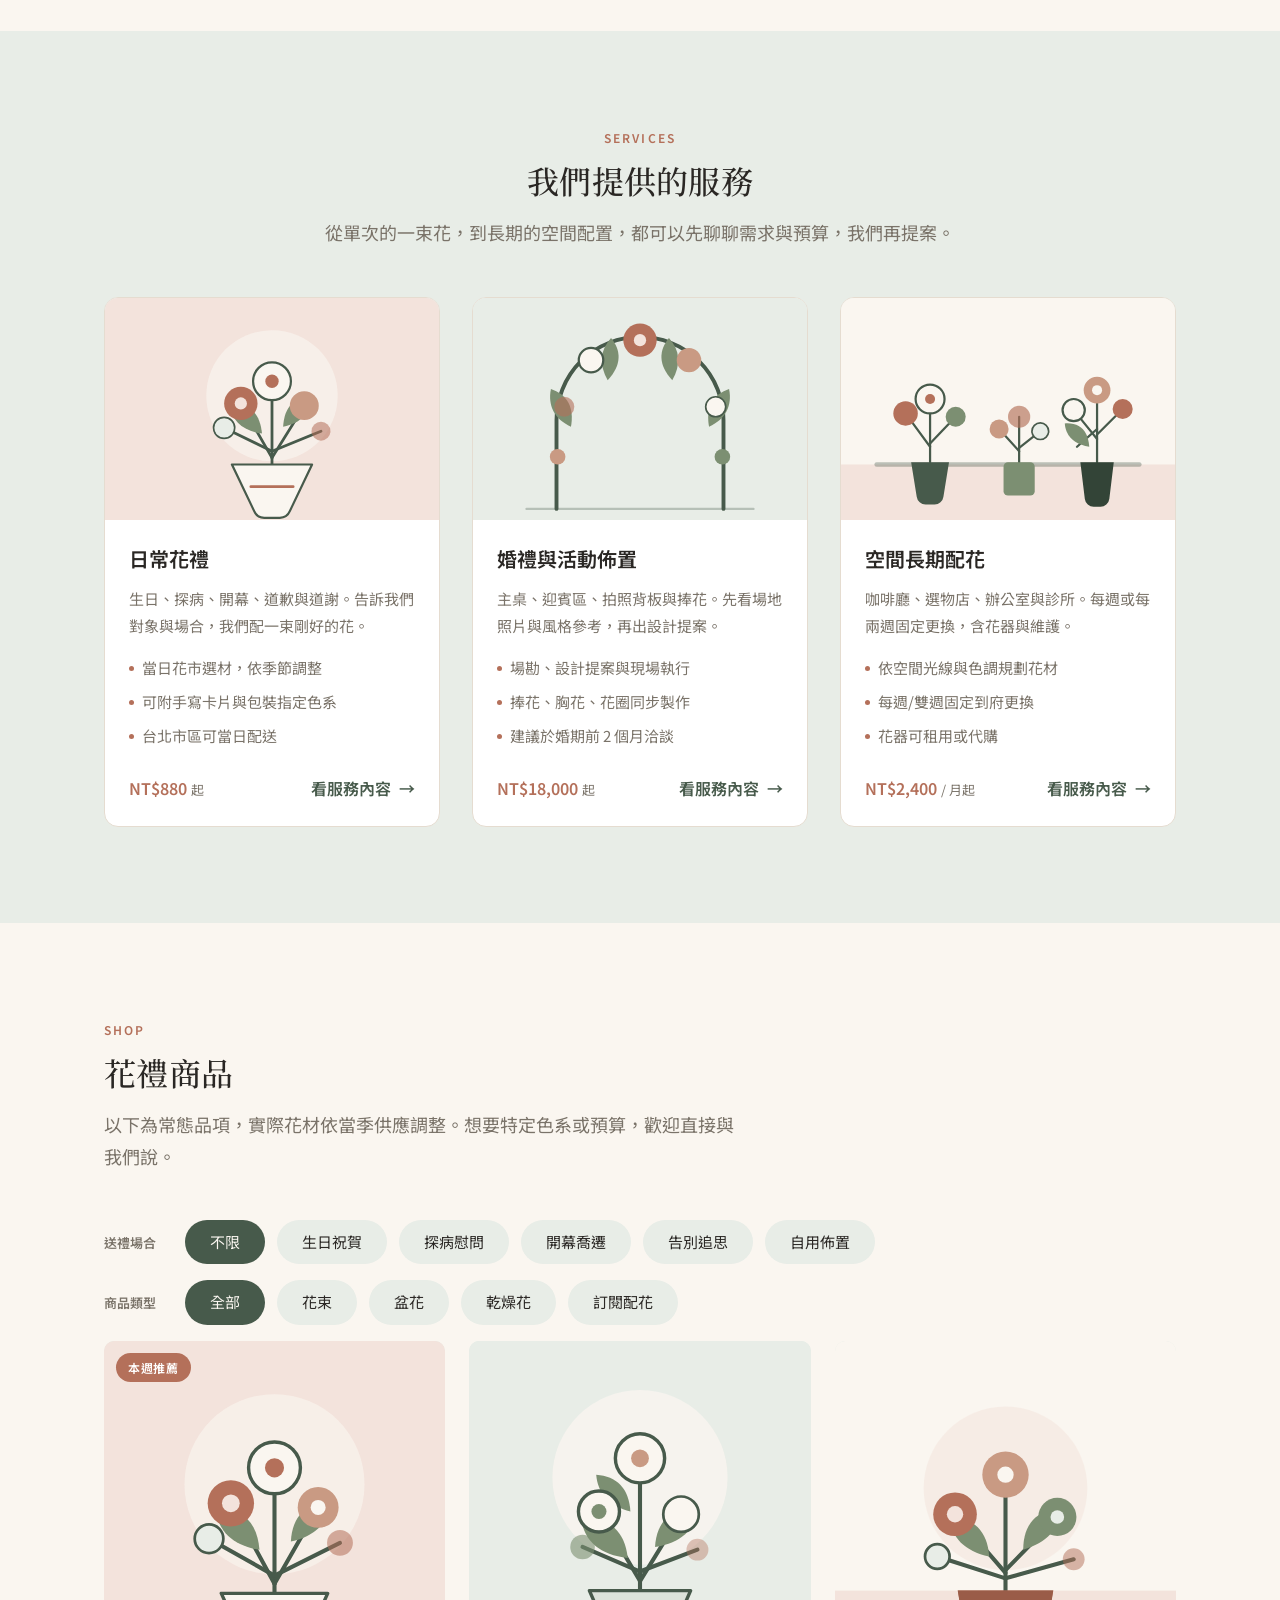
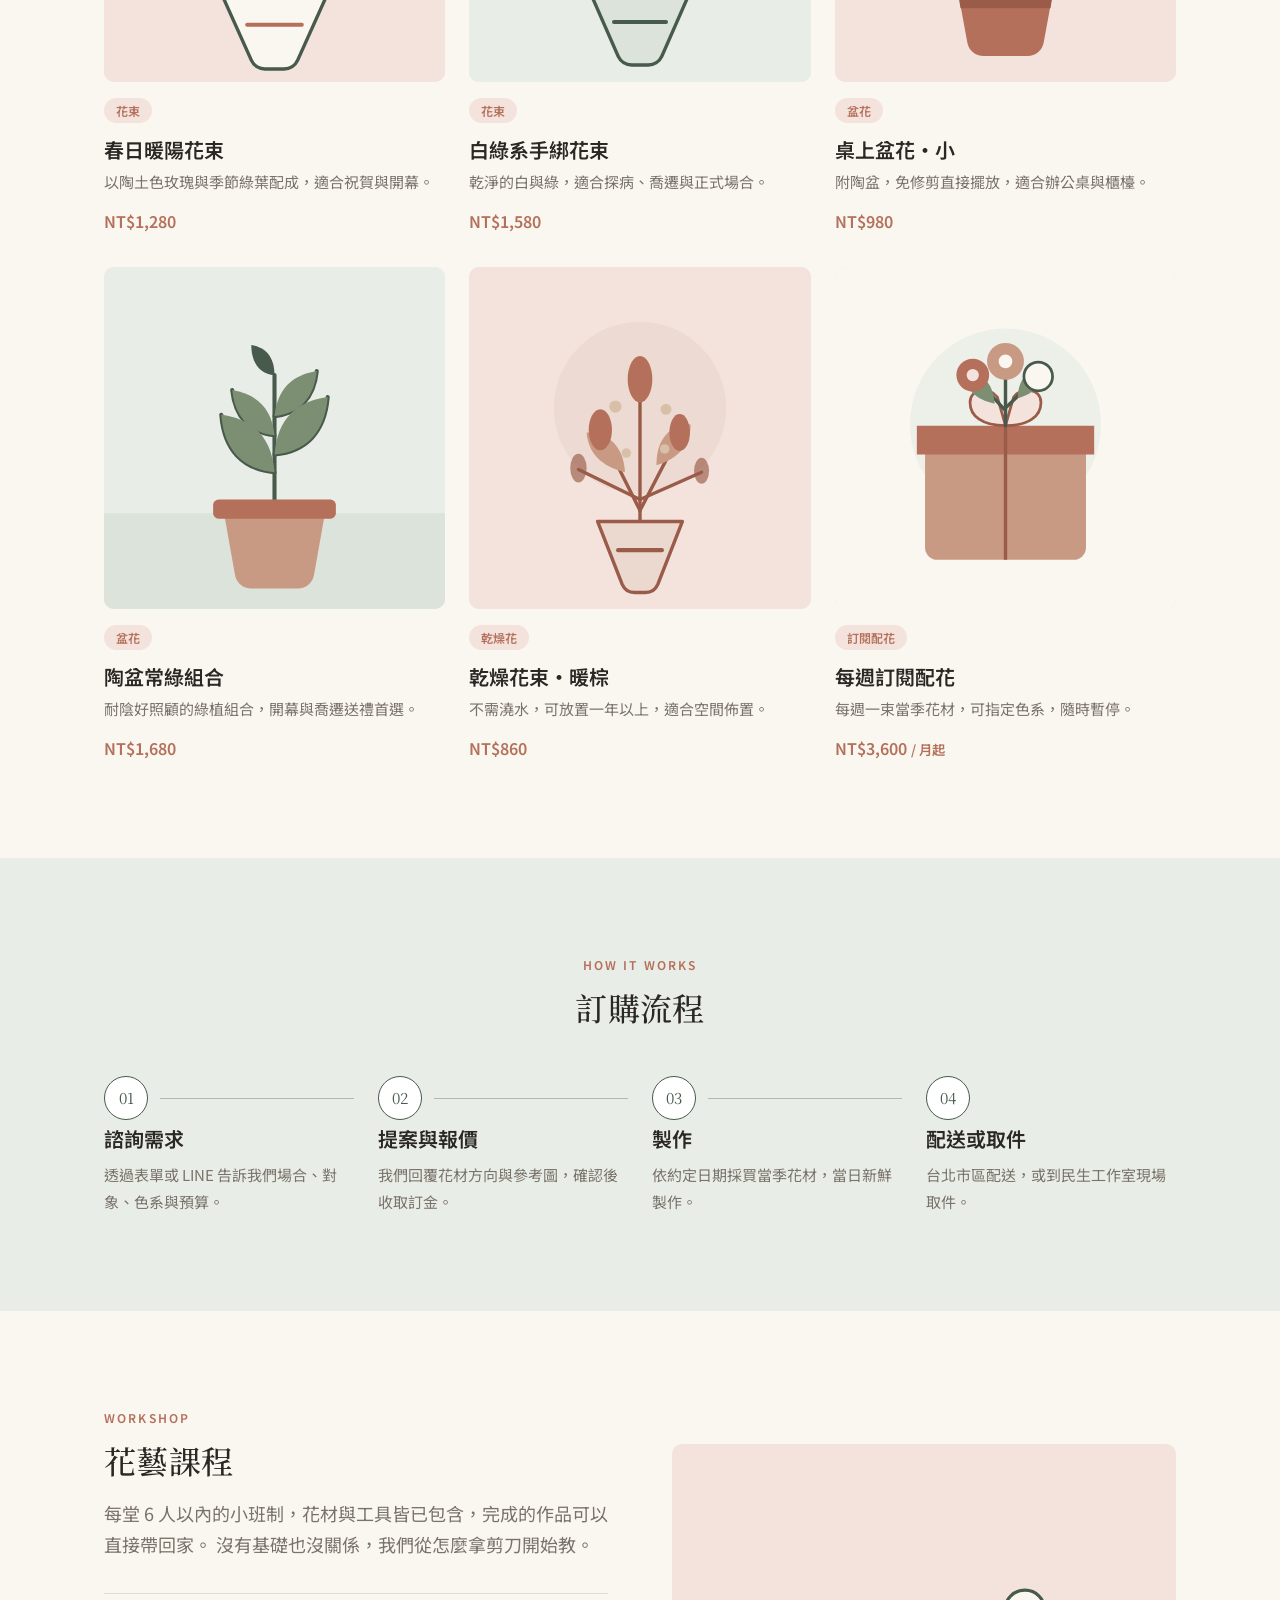
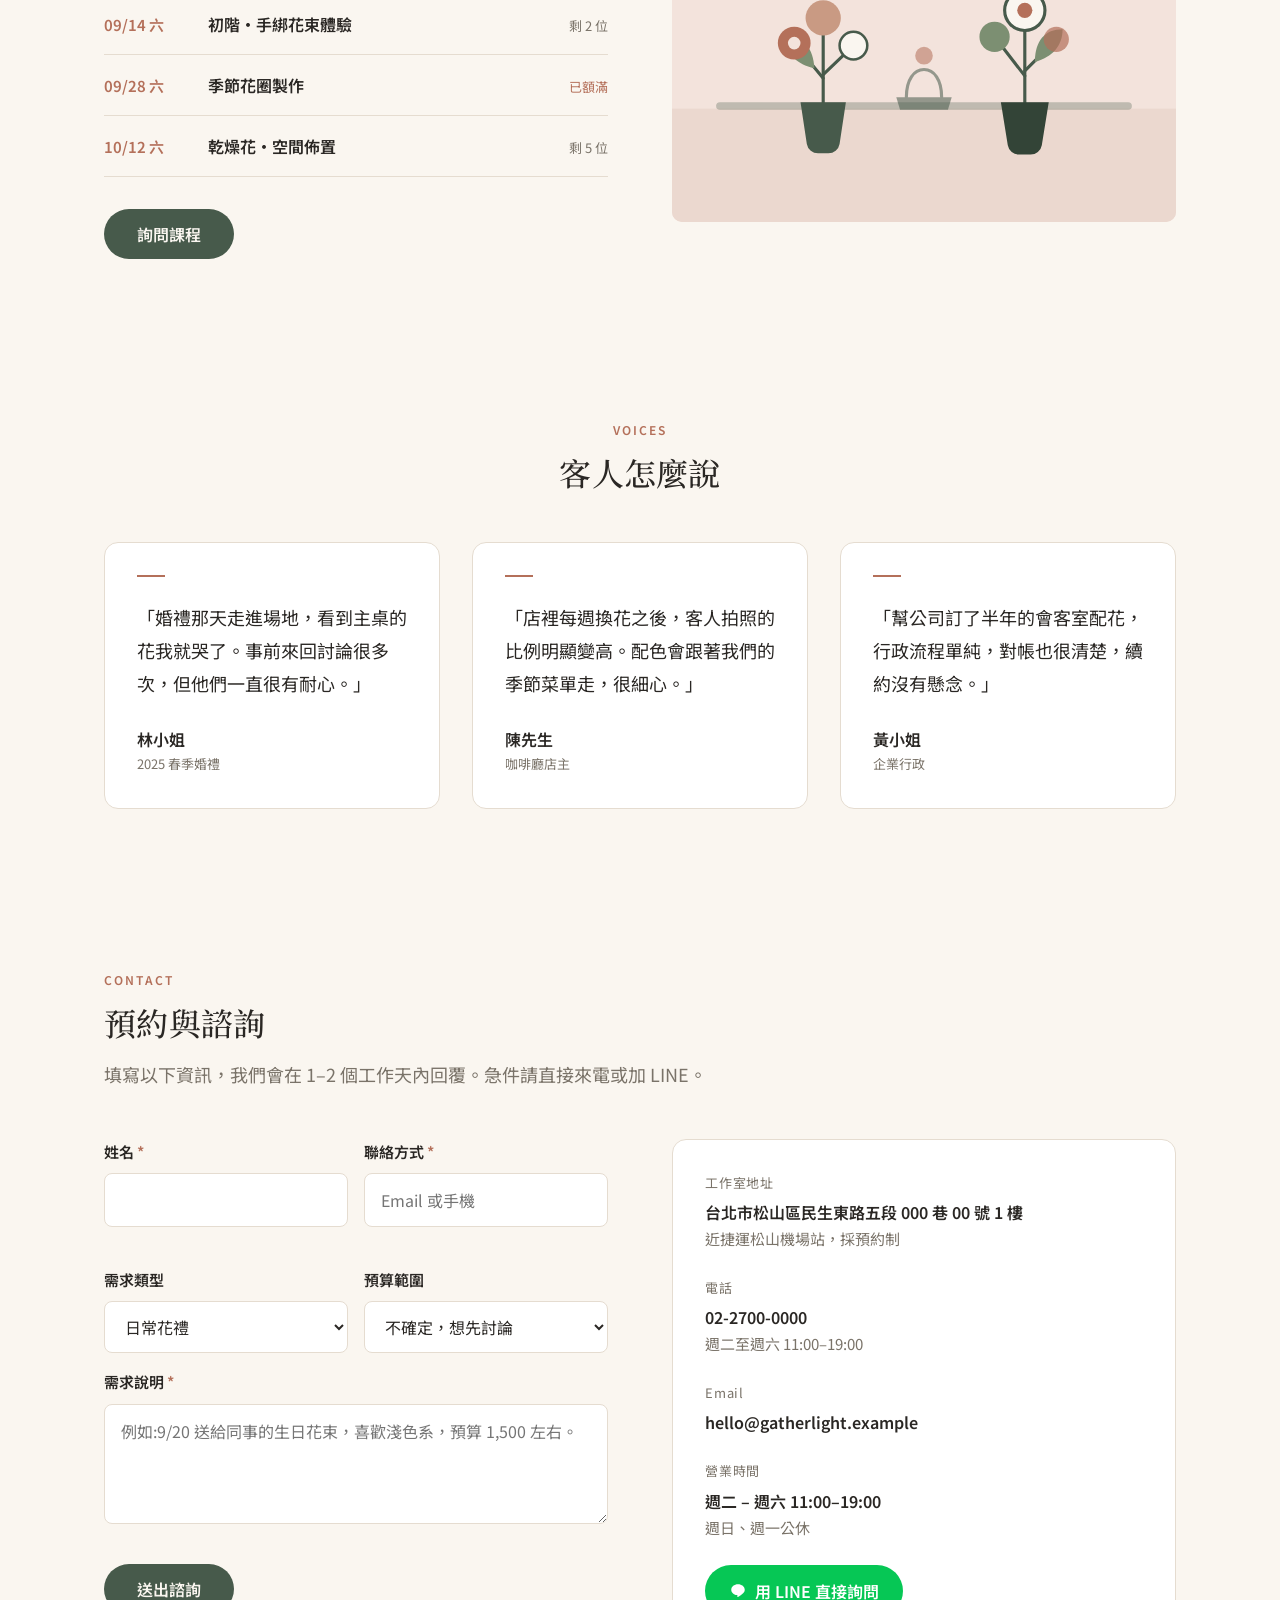
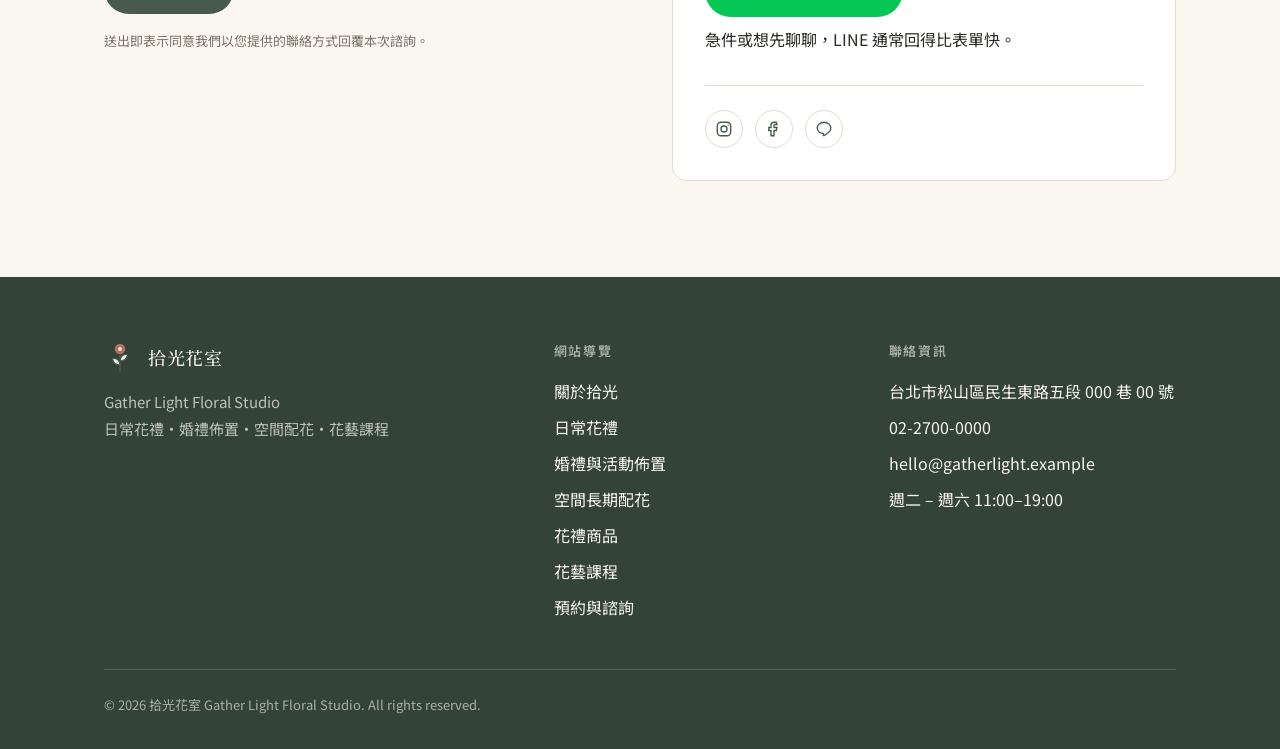
==== commit fae218e5: "feat: occasion filtering, LINE channel, structured data Researched four real florist sites plus Bloo" ====
--- a/index.html
+++ b/index.html
@@ -18,6 +18,41 @@
 <link rel="stylesheet" href="styles/base.css">
 <link rel="stylesheet" href="styles/layout.css">
 <link rel="stylesheet" href="styles/components.css">
+<script type="application/ld+json">
+{
+  "@context": "https://schema.org",
+  "@type": "Florist",
+  "name": "拾光花室",
+  "alternateName": "Gather Light Floral Studio",
+  "url": "https://gatherlight-floral.vercel.app/",
+  "telephone": "+886-2-2700-0000",
+  "email": "hello@gatherlight.example",
+  "priceRange": "NT$860–NT$68,000",
+  "address": {
+    "@type": "PostalAddress",
+    "streetAddress": "民生東路五段 000 巷 00 號 1 樓",
+    "addressLocality": "松山區",
+    "addressRegion": "台北市",
+    "addressCountry": "TW"
+  },
+  "openingHoursSpecification": [{
+    "@type": "OpeningHoursSpecification",
+    "dayOfWeek": ["Tuesday","Wednesday","Thursday","Friday","Saturday"],
+    "opens": "11:00",
+    "closes": "19:00"
+  }],
+  "makesOffer": [
+    { "@type": "Offer", "name": "日常花禮", "priceCurrency": "TWD", "price": "880", "url": "https://gatherlight-floral.vercel.app/service.html?s=1" },
+    { "@type": "Offer", "name": "婚禮與活動佈置", "priceCurrency": "TWD", "price": "18000", "url": "https://gatherlight-floral.vercel.app/service.html?s=2" },
+    { "@type": "Offer", "name": "空間長期配花", "priceCurrency": "TWD", "price": "2400", "url": "https://gatherlight-floral.vercel.app/service.html?s=3" }
+  ],
+  "aggregateRating": {
+    "@type": "AggregateRating",
+    "ratingValue": "4.9",
+    "reviewCount": "186"
+  }
+}
+</script>
 </head>
 <body>
 
@@ -78,7 +113,7 @@
   <div class="container">
     <h2 id="quickfind-title" class="sr-only">快速找到適合的服務與商品</h2>
     <div class="quickfind reveal">
-      <a class="quickfind__item" href="#products">
+      <a class="quickfind__item" href="#products?occasion=birthday">
         <span class="quickfind__icon" aria-hidden="true">
           <svg width="20" height="20" viewBox="0 0 24 24" fill="none" stroke="currentColor" stroke-width="1.8" stroke-linecap="round" stroke-linejoin="round"><path d="M20 12v9H4v-9M2 7h20v5H2zM12 21V7M12 7H7.5a2.5 2.5 0 1 1 0-5C11 2 12 7 12 7zM12 7h4.5a2.5 2.5 0 1 0 0-5C13 2 12 7 12 7z"/></svg>
         </span>
@@ -231,16 +266,31 @@
       <p>以下為常態品項，實際花材依當季供應調整。想要特定色系或預算，歡迎直接與我們說。</p>
     </div>
 
-    <div class="chips reveal" role="group" aria-label="商品分類篩選" id="filterChips">
+    <div class="filter-row reveal">
+      <span class="filter-row__label">送禮場合</span>
+      <div class="chips" role="group" aria-label="場合篩選" id="occasionChips">
+        <button class="chip" type="button" data-occasion="all" aria-pressed="true">不限</button>
+        <button class="chip" type="button" data-occasion="birthday" aria-pressed="false">生日祝賀</button>
+        <button class="chip" type="button" data-occasion="visit" aria-pressed="false">探病慰問</button>
+        <button class="chip" type="button" data-occasion="opening" aria-pressed="false">開幕喬遷</button>
+        <button class="chip" type="button" data-occasion="farewell" aria-pressed="false">告別追思</button>
+        <button class="chip" type="button" data-occasion="self" aria-pressed="false">自用佈置</button>
+      </div>
+    </div>
+
+    <div class="filter-row reveal">
+      <span class="filter-row__label">商品類型</span>
+      <div class="chips" role="group" aria-label="商品分類篩選" id="filterChips">
       <button class="chip" type="button" data-filter="all" aria-pressed="true">全部</button>
       <button class="chip" type="button" data-filter="bouquet" aria-pressed="false">花束</button>
       <button class="chip" type="button" data-filter="potted" aria-pressed="false">盆花</button>
       <button class="chip" type="button" data-filter="dried" aria-pressed="false">乾燥花</button>
       <button class="chip" type="button" data-filter="subscription" aria-pressed="false">訂閱配花</button>
+      </div>
     </div>
 
     <div class="grid grid--products" id="productGrid" aria-live="polite">
-      <article class="product reveal" data-id="spring-bouquet" data-category="bouquet">
+      <article class="product reveal" data-id="spring-bouquet" data-occasion="birthday opening" data-category="bouquet">
         <div class="product__media">
           <img src="assets/images/product-1.svg" alt="春日暖陽花束" width="500" height="500" loading="lazy">
           <span class="badge">本週推薦</span>
@@ -251,7 +301,7 @@
         <p class="product__price">NT$1,280</p>
       </article>
 
-      <article class="product reveal" data-id="white-green-bouquet" data-category="bouquet">
+      <article class="product reveal" data-id="white-green-bouquet" data-occasion="visit farewell opening" data-category="bouquet">
         <div class="product__media">
           <img src="assets/images/product-2.svg" alt="白綠系手綁花束" width="500" height="500" loading="lazy">
         </div>
@@ -261,7 +311,7 @@
         <p class="product__price">NT$1,580</p>
       </article>
 
-      <article class="product reveal" data-id="table-arrangement" data-category="potted">
+      <article class="product reveal" data-id="table-arrangement" data-occasion="self birthday" data-category="potted">
         <div class="product__media">
           <img src="assets/images/product-3.svg" alt="桌上盆花・小" width="500" height="500" loading="lazy">
         </div>
@@ -271,7 +321,7 @@
         <p class="product__price">NT$980</p>
       </article>
 
-      <article class="product reveal" data-id="potted-greens" data-category="potted">
+      <article class="product reveal" data-id="potted-greens" data-occasion="opening self" data-category="potted">
         <div class="product__media">
           <img src="assets/images/product-4.svg" alt="陶盆常綠組合" width="500" height="500" loading="lazy">
         </div>
@@ -281,7 +331,7 @@
         <p class="product__price">NT$1,680</p>
       </article>
 
-      <article class="product reveal" data-id="dried-bouquet" data-category="dried">
+      <article class="product reveal" data-id="dried-bouquet" data-occasion="self birthday" data-category="dried">
         <div class="product__media">
           <img src="assets/images/product-5.svg" alt="乾燥花束・暖棕" width="500" height="500" loading="lazy">
         </div>
@@ -291,7 +341,7 @@
         <p class="product__price">NT$860</p>
       </article>
 
-      <article class="product reveal" data-id="subscription" data-category="subscription">
+      <article class="product reveal" data-id="subscription" data-occasion="self" data-category="subscription">
         <div class="product__media">
           <img src="assets/images/product-6.svg" alt="每週訂閱配花" width="500" height="500" loading="lazy">
         </div>
@@ -480,14 +530,22 @@
             <span>週日、週一公休</span>
           </dd>
         </dl>
-        <div class="social">
+        <p style="margin-top:var(--s-6)">
+            <a class="line-inline" href="https://line.me/R/ti/p/@gatherlight" target="_blank" rel="noopener">
+              <svg width="18" height="18" viewBox="0 0 24 24" fill="currentColor" aria-hidden="true"><path d="M21 10.2c0-4-4-7.3-9-7.3S3 6.2 3 10.2c0 3.6 3.2 6.6 7.4 7.2.3.06.7.2.8.45.1.23.07.6.03.83l-.13.77c-.04.23-.18.9.8.49s5.3-3.1 7.2-5.34C20.5 13.1 21 11.7 21 10.2Z"/></svg>
+              用 LINE 直接詢問
+            </a>
+          </p>
+          <p class="small muted" style="margin-top:var(--s-2)">急件或想先聊聊，LINE 通常回得比表單快。</p>
+
+          <div class="social">
           <a href="#" aria-label="Instagram">
             <svg width="18" height="18" viewBox="0 0 24 24" fill="none" stroke="currentColor" stroke-width="1.8"><rect x="3" y="3" width="18" height="18" rx="5"/><circle cx="12" cy="12" r="4"/><circle cx="17.5" cy="6.5" r="1" fill="currentColor" stroke="none"/></svg>
           </a>
           <a href="#" aria-label="Facebook">
             <svg width="18" height="18" viewBox="0 0 24 24" fill="none" stroke="currentColor" stroke-width="1.8"><path d="M15 3h-3a4 4 0 0 0-4 4v3H5v4h3v7h4v-7h3l1-4h-4V7a1 1 0 0 1 1-1h3z"/></svg>
           </a>
-          <a href="#" aria-label="LINE">
+          <a href="https://line.me/R/ti/p/@gatherlight" target="_blank" rel="noopener" aria-label="LINE 官方帳號">
             <svg width="18" height="18" viewBox="0 0 24 24" fill="none" stroke="currentColor" stroke-width="1.8" stroke-linejoin="round"><path d="M21 10.5c0-4.1-4-7.5-9-7.5s-9 3.4-9 7.5c0 3.7 3.2 6.8 7.5 7.4.3.1.7.2.8.5.1.3.1.7 0 1l-.1.8c0 .2-.2.9.8.5s5.4-3.2 7.4-5.5c1.3-1.4 1.6-2.9 1.6-4.7Z"/></svg>
           </a>
         </div>
@@ -564,6 +622,8 @@
     </div>
   </div>
 </div>
+<a class="line-fab" href="https://line.me/R/ti/p/@gatherlight" target="_blank" rel="noopener" aria-label="用 LINE 詢問"><svg width="18" height="18" viewBox="0 0 24 24" fill="currentColor" aria-hidden="true"><path d="M21 10.2c0-4-4-7.3-9-7.3S3 6.2 3 10.2c0 3.6 3.2 6.6 7.4 7.2.3.06.7.2.8.45.1.23.07.6.03.83l-.13.77c-.04.23-.18.9.8.49s5.3-3.1 7.2-5.34C20.5 13.1 21 11.7 21 10.2ZM8.2 12.4H6.4a.38.38 0 0 1-.38-.38V8.4c0-.2.17-.38.38-.38.2 0 .37.17.37.38v3.25H8.2c.2 0 .37.17.37.38s-.16.37-.37.37Zm1.5-.38a.38.38 0 0 1-.38.38.38.38 0 0 1-.37-.38V8.4c0-.2.17-.38.37-.38.2 0 .38.17.38.38Zm4.34 0a.38.38 0 0 1-.26.36.4.4 0 0 1-.12.02.37.37 0 0 1-.3-.15L11.55 9.7v2.32a.38.38 0 0 1-.37.38.38.38 0 0 1-.38-.38V8.4a.38.38 0 0 1 .26-.36.4.4 0 0 1 .12-.02c.11 0 .22.05.29.15l1.87 2.53V8.4c0-.2.17-.38.37-.38.21 0 .38.17.38.38Zm2.92-2.18a.38.38 0 0 1-.38.37h-1.44v.7h1.44a.38.38 0 0 1 0 .75h-1.44v.7h1.44a.38.38 0 0 1 0 .75h-1.81a.38.38 0 0 1-.38-.38V8.4c0-.2.17-.38.38-.38h1.81c.21 0 .38.17.38.38Z"/></svg><span>LINE 詢問</span></a>
+
 <script src="scripts/main.js"></script>
 <script src="scripts/quickview.js"></script>
 </body>
--- a/styles/components.css
+++ b/styles/components.css
@@ -919,3 +919,73 @@
   .plans { grid-template-columns: 1fr; }
   .modal__panel { grid-template-columns: 1fr; padding: var(--s-6); }
 }
+
+/* ==========================================================================
+   LINE contact — floating action button + contact block
+   In Taiwan small businesses convert on LINE 官方帳號 rather than web forms,
+   so it gets a persistent entry point rather than a footer link.
+   ========================================================================== */
+
+.line-fab {
+  position: fixed;
+  right: var(--s-6);
+  bottom: var(--s-6);
+  z-index: 70;
+  display: inline-flex;
+  align-items: center;
+  gap: var(--s-2);
+  padding: var(--s-3) var(--s-5);
+  background: #06C755;
+  border-radius: var(--r-pill);
+  color: #fff;
+  font-size: var(--fs-caption);
+  font-weight: 600;
+  box-shadow: 0 6px 20px rgba(6, 199, 85, .35);
+  transition: transform var(--t-fast), box-shadow var(--t-fast);
+}
+.line-fab:hover {
+  color: #fff;
+  transform: translateY(-2px);
+  box-shadow: 0 10px 26px rgba(6, 199, 85, .45);
+}
+.line-fab svg { flex: none; }
+
+.line-inline {
+  display: inline-flex;
+  align-items: center;
+  gap: var(--s-2);
+  padding: var(--s-3) var(--s-6);
+  background: #06C755;
+  border-radius: var(--r-pill);
+  color: #fff;
+  font-weight: 600;
+  font-size: var(--fs-body);
+}
+.line-inline:hover { background: #05B34C; color: #fff; }
+
+@media (max-width: 720px) {
+  .line-fab { right: var(--s-4); bottom: var(--s-4); padding: var(--s-3); }
+  .line-fab span { display: none; }
+}
+
+/* Filter rows — occasion first, then product type */
+.filter-row {
+  display: flex;
+  align-items: baseline;
+  gap: var(--s-4);
+  margin-bottom: var(--s-4);
+}
+.filter-row:last-of-type { margin-bottom: var(--s-8); }
+.filter-row__label {
+  flex: none;
+  width: 5em;
+  color: var(--c-ink-muted);
+  font-size: var(--fs-caption);
+  font-weight: 600;
+}
+.filter-row .chips { margin-bottom: 0; }
+
+@media (max-width: 560px) {
+  .filter-row { flex-direction: column; gap: var(--s-2); }
+  .filter-row__label { width: auto; }
+}
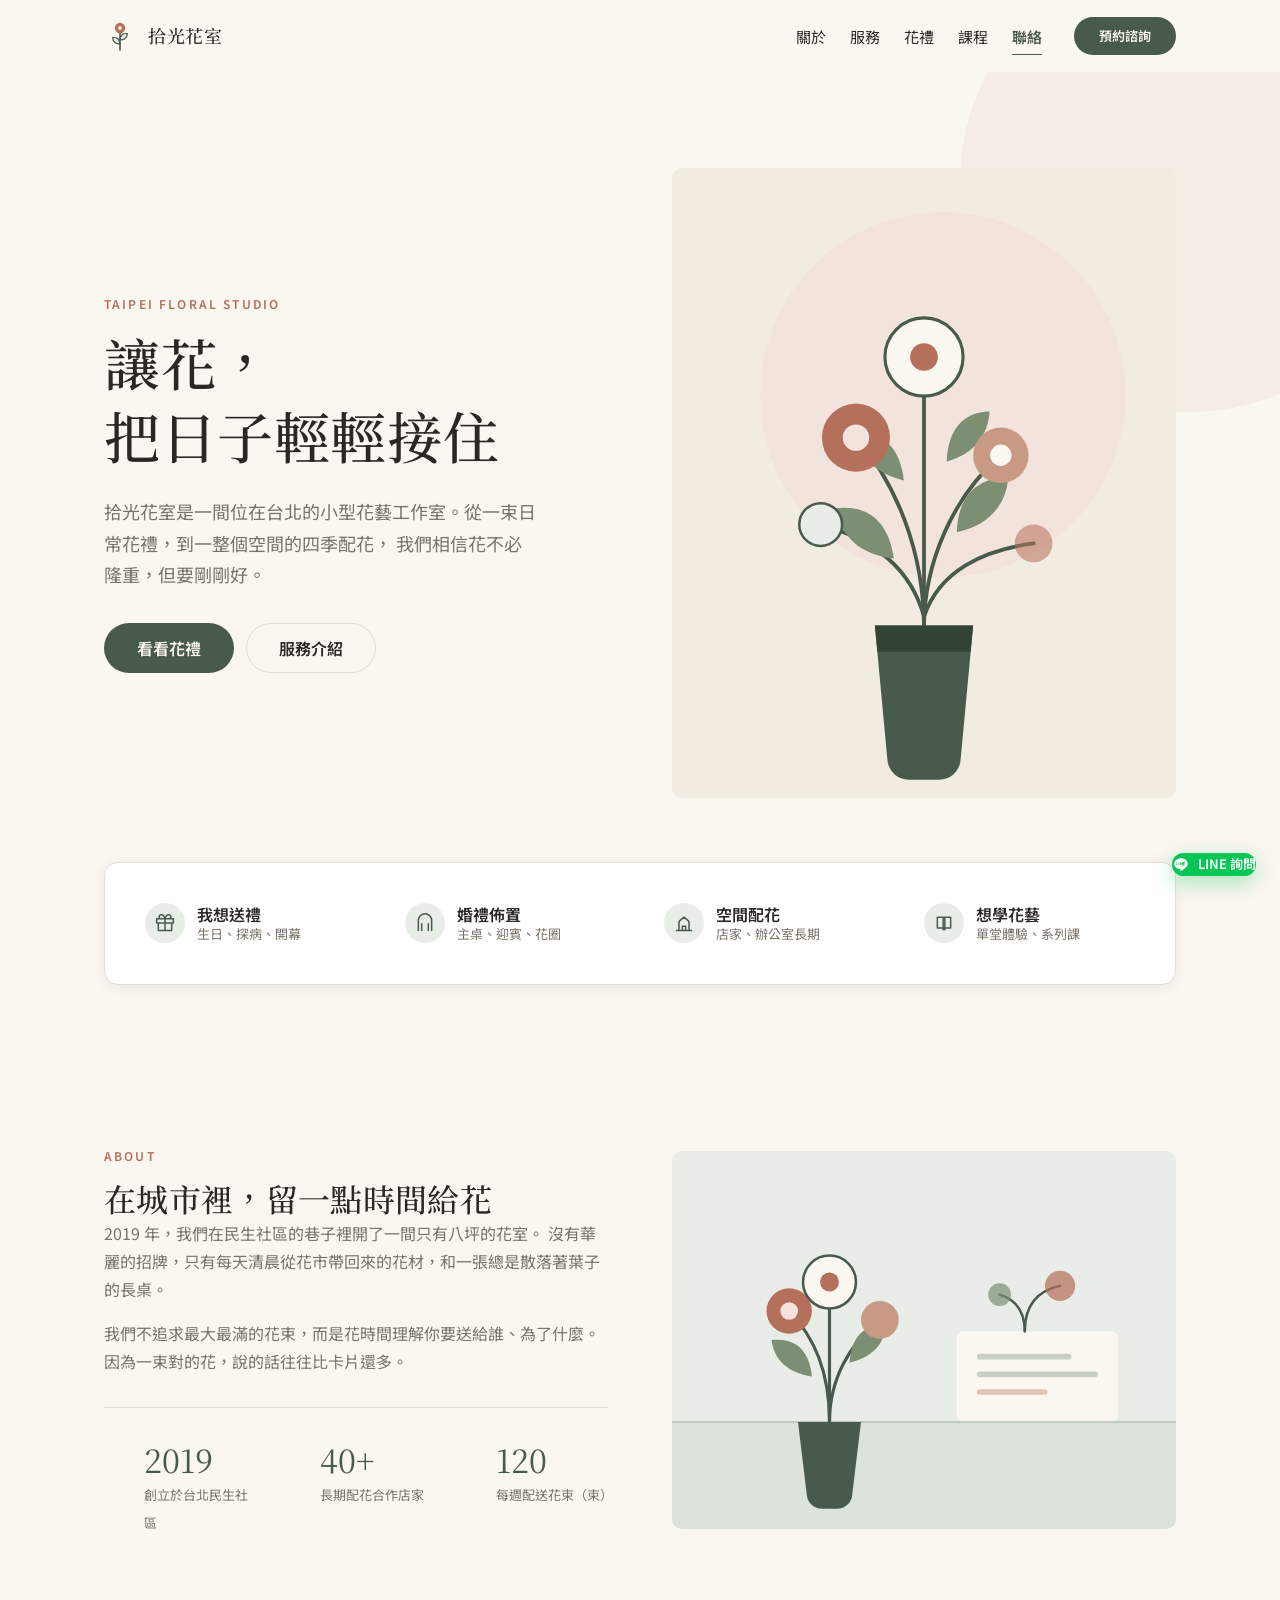
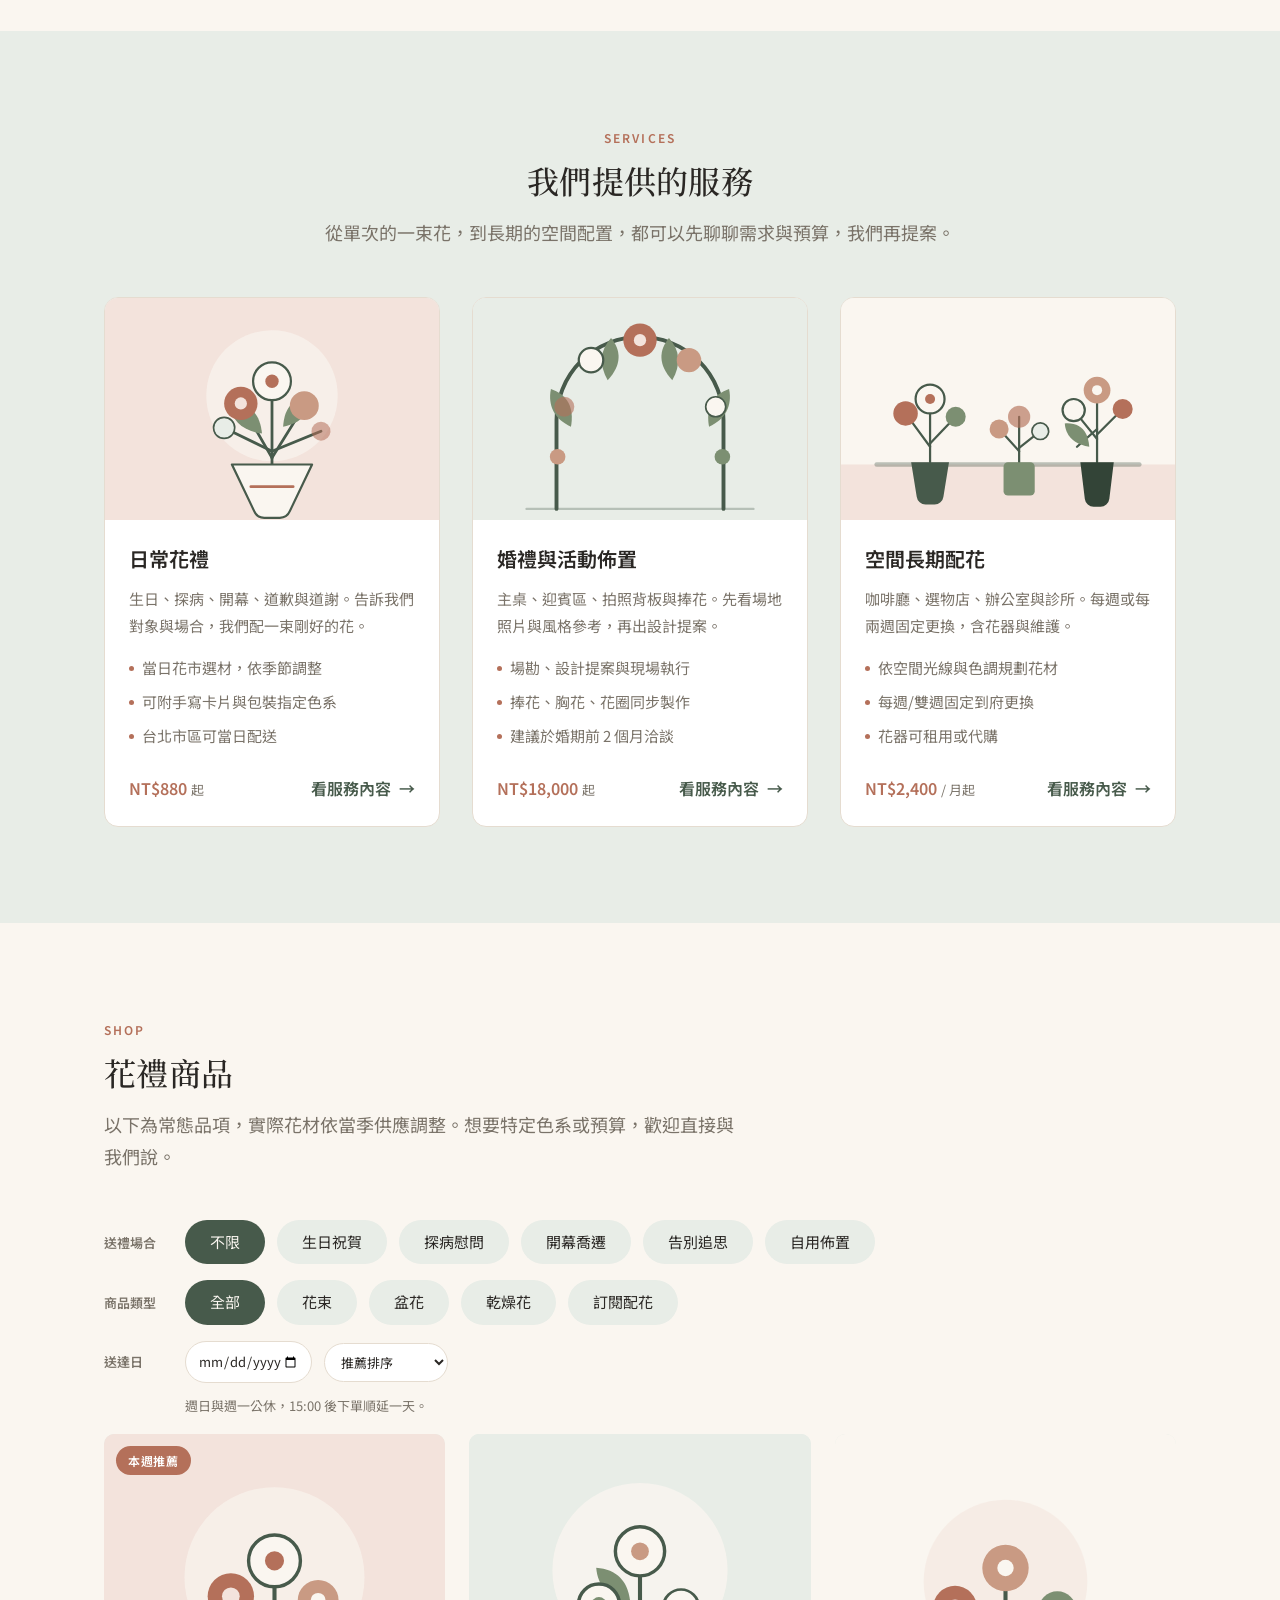
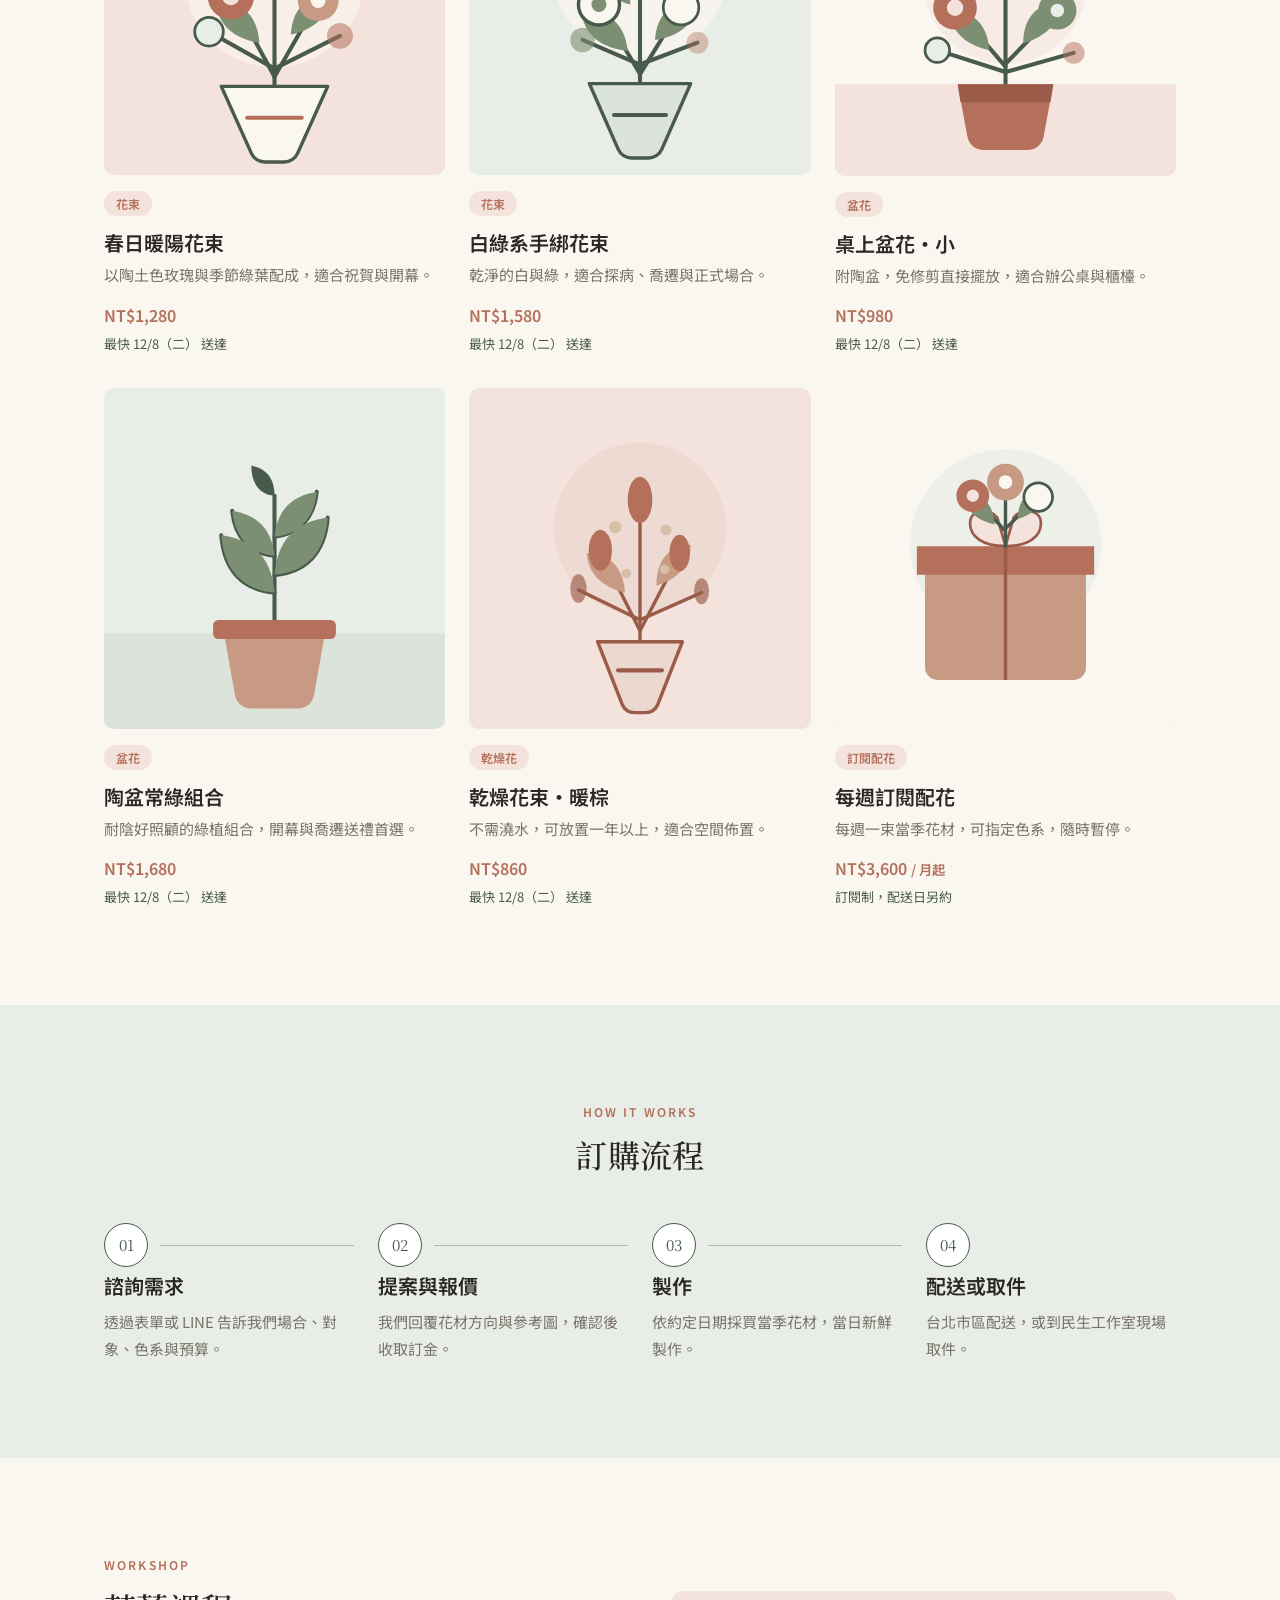
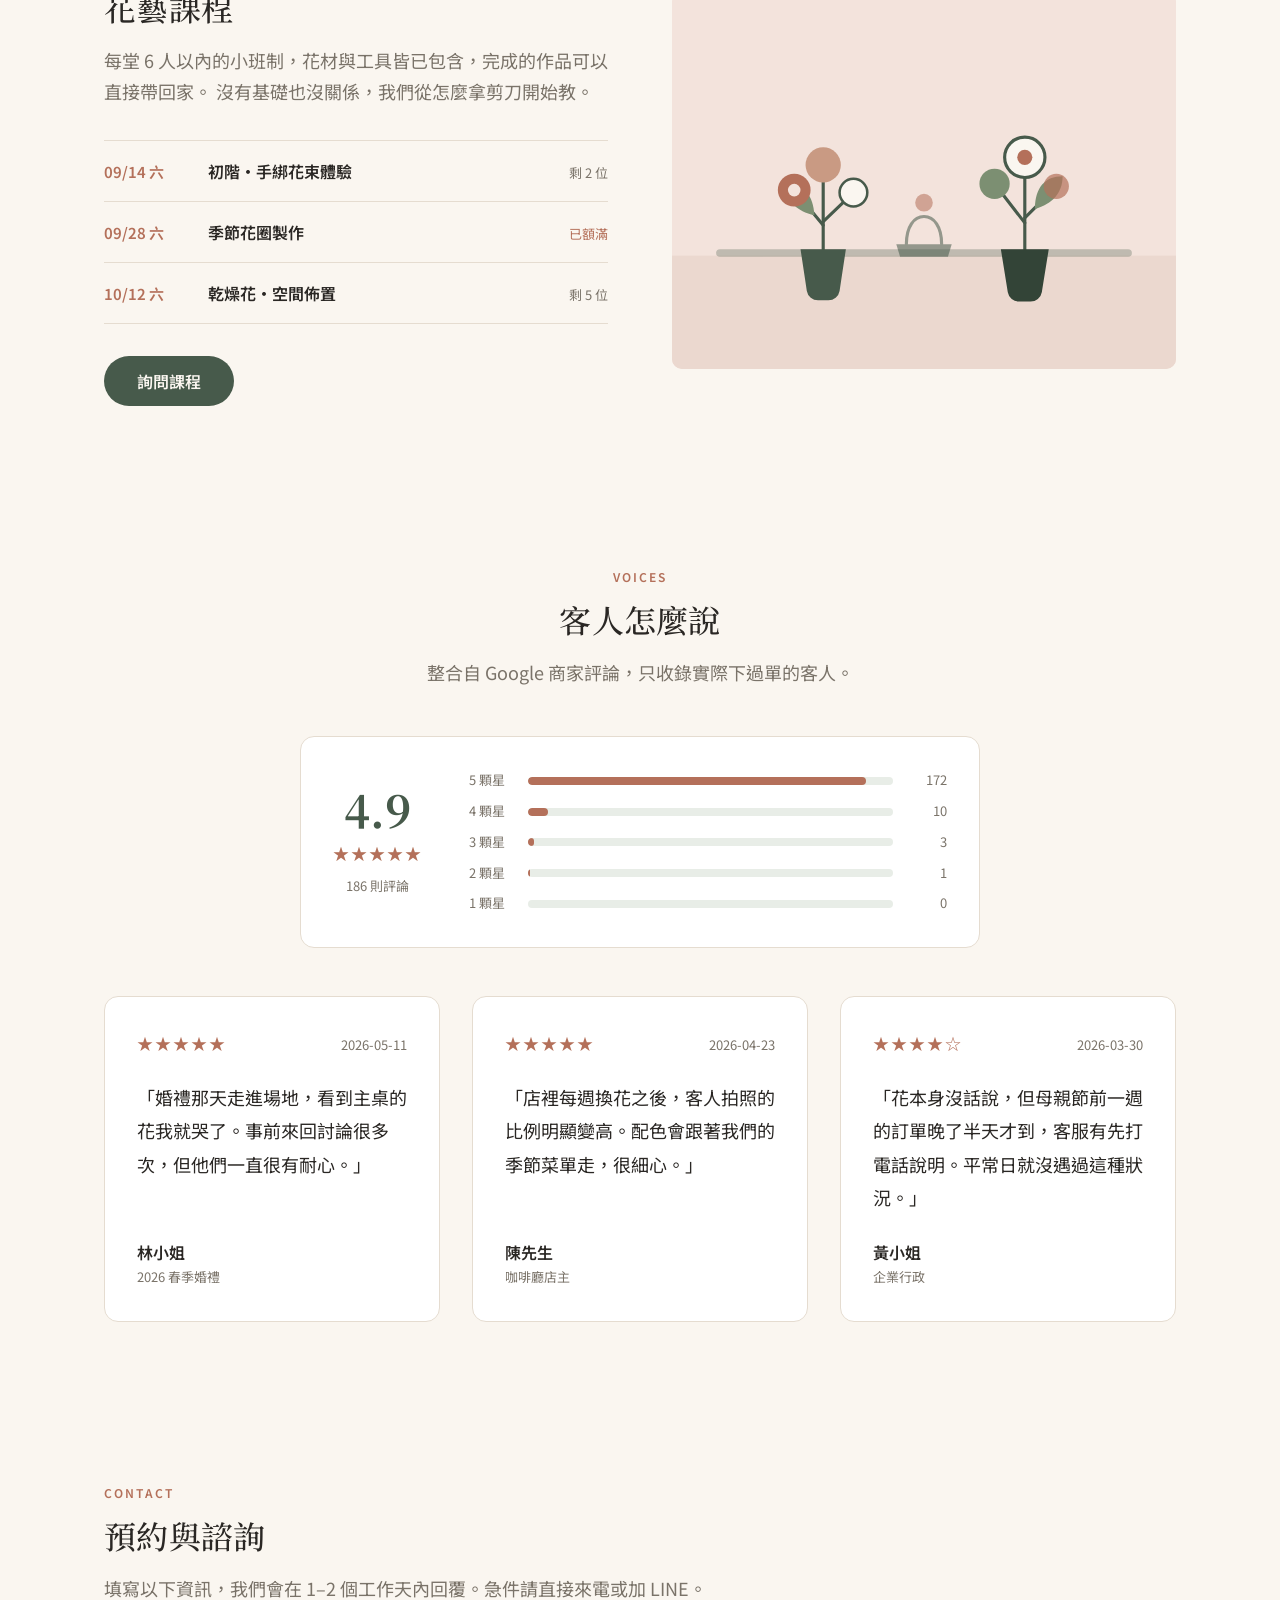
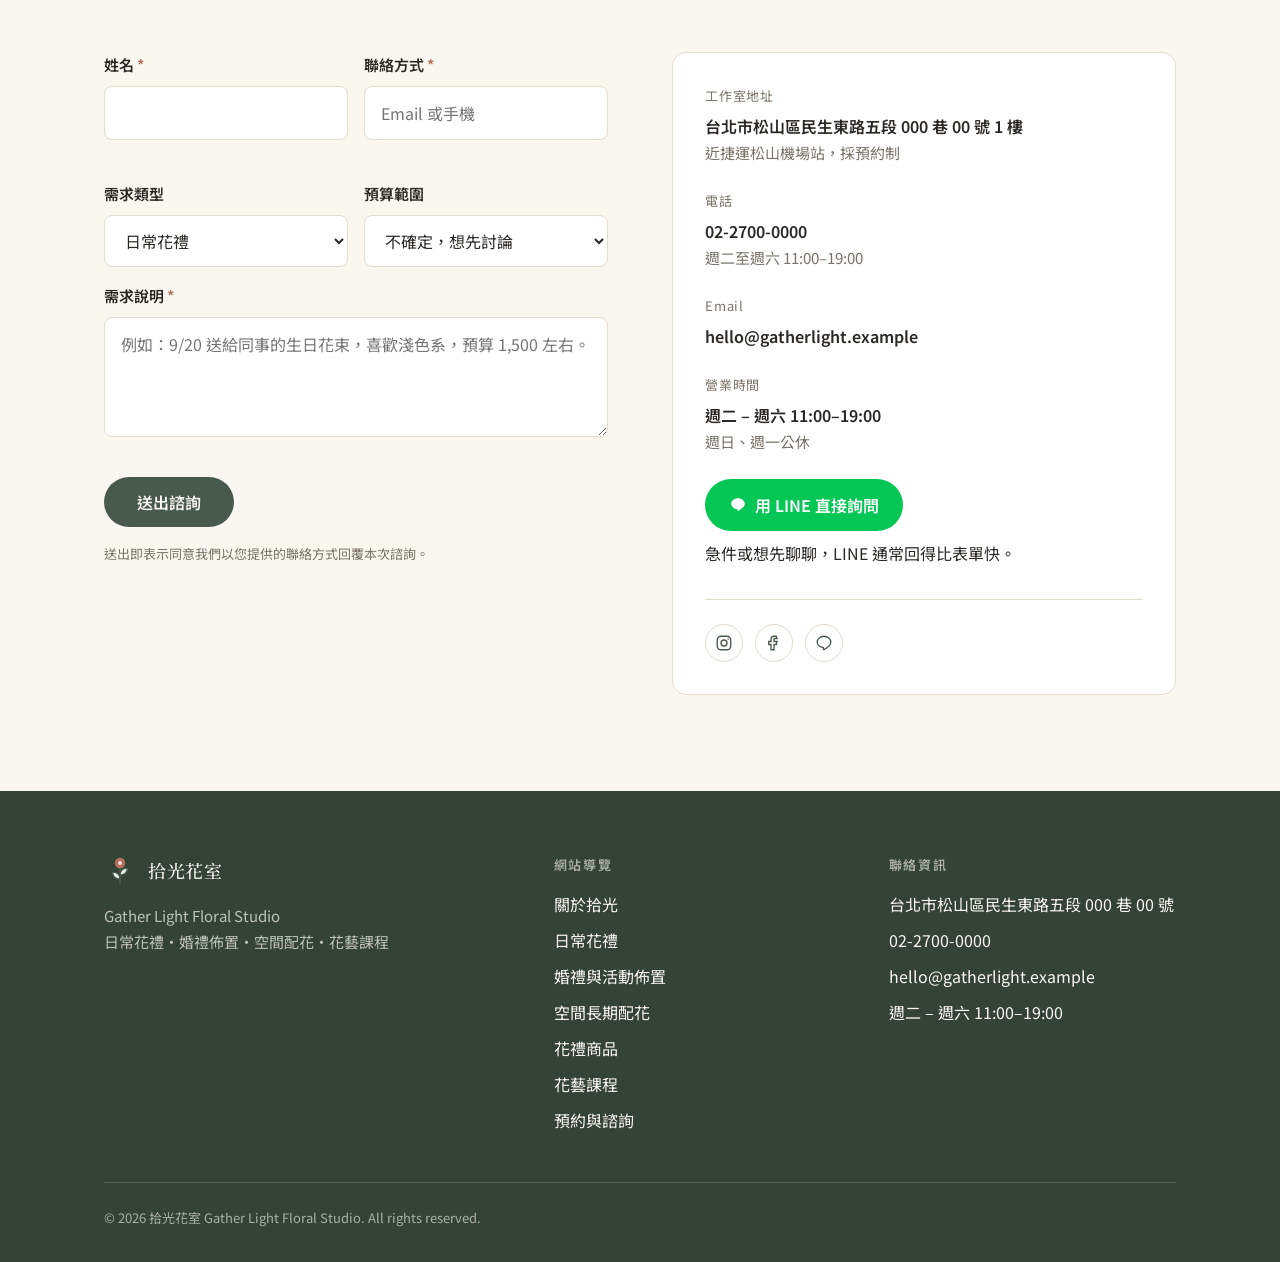
==== commit d42b619e: "Add reviews with a real aggregate, and delivery-date filtering Reviews (ranked item #4). The Florist" ====
--- a/index.html
+++ b/index.html
@@ -49,8 +49,33 @@
   "aggregateRating": {
     "@type": "AggregateRating",
     "ratingValue": "4.9",
-    "reviewCount": "186"
-  }
+    "reviewCount": "186",
+    "bestRating": "5",
+    "worstRating": "1"
+  },
+  "review": [
+    {
+      "@type": "Review",
+      "author": { "@type": "Person", "name": "林小姐" },
+      "datePublished": "2026-05-11",
+      "reviewRating": { "@type": "Rating", "ratingValue": "5", "bestRating": "5" },
+      "reviewBody": "婚禮那天走進場地，看到主桌的花我就哭了。事前來回討論很多次，但他們一直很有耐心。"
+    },
+    {
+      "@type": "Review",
+      "author": { "@type": "Person", "name": "陳先生" },
+      "datePublished": "2026-04-23",
+      "reviewRating": { "@type": "Rating", "ratingValue": "5", "bestRating": "5" },
+      "reviewBody": "店裡每週換花之後，客人拍照的比例明顯變高。配色會跟著我們的季節菜單走，很細心。"
+    },
+    {
+      "@type": "Review",
+      "author": { "@type": "Person", "name": "黃小姐" },
+      "datePublished": "2026-03-30",
+      "reviewRating": { "@type": "Rating", "ratingValue": "4", "bestRating": "5" },
+      "reviewBody": "花本身沒話說，但母親節前一週的訂單晚了半天才到，客服有先打電話說明。平常日就沒遇過這種狀況。"
+    }
+  ]
 }
 </script>
 </head>
@@ -290,7 +315,7 @@
     </div>
 
     <div class="grid grid--products" id="productGrid" aria-live="polite">
-      <article class="product reveal" data-id="spring-bouquet" data-occasion="birthday opening" data-category="bouquet">
+      <article class="product reveal" data-id="spring-bouquet" data-lead="0" data-occasion="birthday opening" data-category="bouquet">
         <div class="product__media">
           <img src="assets/images/product-1.svg" alt="春日暖陽花束" width="500" height="500" loading="lazy">
           <span class="badge">本週推薦</span>
@@ -301,7 +326,7 @@
         <p class="product__price">NT$1,280</p>
       </article>
 
-      <article class="product reveal" data-id="white-green-bouquet" data-occasion="visit farewell opening" data-category="bouquet">
+      <article class="product reveal" data-id="white-green-bouquet" data-lead="1" data-occasion="visit farewell opening" data-category="bouquet">
         <div class="product__media">
           <img src="assets/images/product-2.svg" alt="白綠系手綁花束" width="500" height="500" loading="lazy">
         </div>
@@ -311,7 +336,7 @@
         <p class="product__price">NT$1,580</p>
       </article>
 
-      <article class="product reveal" data-id="table-arrangement" data-occasion="self birthday" data-category="potted">
+      <article class="product reveal" data-id="table-arrangement" data-lead="0" data-occasion="self birthday" data-category="potted">
         <div class="product__media">
           <img src="assets/images/product-3.svg" alt="桌上盆花・小" width="500" height="500" loading="lazy">
         </div>
@@ -321,7 +346,7 @@
         <p class="product__price">NT$980</p>
       </article>
 
-      <article class="product reveal" data-id="potted-greens" data-occasion="opening self" data-category="potted">
+      <article class="product reveal" data-id="potted-greens" data-lead="2" data-occasion="opening self" data-category="potted">
         <div class="product__media">
           <img src="assets/images/product-4.svg" alt="陶盆常綠組合" width="500" height="500" loading="lazy">
         </div>
@@ -331,7 +356,7 @@
         <p class="product__price">NT$1,680</p>
       </article>
 
-      <article class="product reveal" data-id="dried-bouquet" data-occasion="self birthday" data-category="dried">
+      <article class="product reveal" data-id="dried-bouquet" data-lead="0" data-occasion="self birthday" data-category="dried">
         <div class="product__media">
           <img src="assets/images/product-5.svg" alt="乾燥花束・暖棕" width="500" height="500" loading="lazy">
         </div>
@@ -341,7 +366,7 @@
         <p class="product__price">NT$860</p>
       </article>
 
-      <article class="product reveal" data-id="subscription" data-occasion="self" data-category="subscription">
+      <article class="product reveal" data-id="subscription" data-lead="sub" data-occasion="self" data-category="subscription">
         <div class="product__media">
           <img src="assets/images/product-6.svg" alt="每週訂閱配花" width="500" height="500" loading="lazy">
         </div>
@@ -429,18 +454,54 @@
     <div class="section__head section__head--center reveal">
       <span class="eyebrow">Voices</span>
       <h2 id="voices-title">客人怎麼說</h2>
-    </div>
+      <p>整合自 Google 商家評論，只收錄實際下過單的客人。</p>
+    </div>
+
+    <!-- These figures and the Florist JSON-LD's aggregateRating are the same
+         data: 172+10+3+1 = 186 reviews, weighted mean 911/186 = 4.90. A rating
+         in the markup that a visitor can't see on the page is a policy
+         violation, so the two move together or not at all. -->
+    <div class="rating-summary reveal">
+      <div class="rating-summary__score">
+        <strong class="rating-summary__num">4.9</strong>
+        <div class="stars" role="img" aria-label="平均 4.9 顆星，滿分 5 顆星">
+          <span aria-hidden="true">★★★★★</span>
+          <span class="stars__fill" style="width:98%" aria-hidden="true">★★★★★</span>
+        </div>
+        <p class="rating-summary__count">186 則評論</p>
+      </div>
+      <div class="rating-bars">
+        <div class="rating-bar"><span>5 顆星</span><span class="rating-bar__track"><span class="rating-bar__fill" style="width:92.5%"></span></span><span class="rating-bar__n">172</span></div>
+        <div class="rating-bar"><span>4 顆星</span><span class="rating-bar__track"><span class="rating-bar__fill" style="width:5.4%"></span></span><span class="rating-bar__n">10</span></div>
+        <div class="rating-bar"><span>3 顆星</span><span class="rating-bar__track"><span class="rating-bar__fill" style="width:1.6%"></span></span><span class="rating-bar__n">3</span></div>
+        <div class="rating-bar"><span>2 顆星</span><span class="rating-bar__track"><span class="rating-bar__fill" style="width:.5%"></span></span><span class="rating-bar__n">1</span></div>
+        <div class="rating-bar"><span>1 顆星</span><span class="rating-bar__track"><span class="rating-bar__fill" style="width:0"></span></span><span class="rating-bar__n">0</span></div>
+      </div>
+    </div>
+
     <div class="grid grid--3">
       <blockquote class="quote reveal">
+        <div class="quote__head">
+          <span class="quote__stars" role="img" aria-label="五顆星">★★★★★</span>
+          <span class="quote__date">2026-05-11</span>
+        </div>
         <p>「婚禮那天走進場地，看到主桌的花我就哭了。事前來回討論很多次，但他們一直很有耐心。」</p>
-        <footer><cite>林小姐</cite>2025 春季婚禮</footer>
+        <footer><cite>林小姐</cite>2026 春季婚禮</footer>
       </blockquote>
       <blockquote class="quote reveal">
+        <div class="quote__head">
+          <span class="quote__stars" role="img" aria-label="五顆星">★★★★★</span>
+          <span class="quote__date">2026-04-23</span>
+        </div>
         <p>「店裡每週換花之後，客人拍照的比例明顯變高。配色會跟著我們的季節菜單走，很細心。」</p>
         <footer><cite>陳先生</cite>咖啡廳店主</footer>
       </blockquote>
       <blockquote class="quote reveal">
-        <p>「幫公司訂了半年的會客室配花，行政流程單純，對帳也很清楚，續約沒有懸念。」</p>
+        <div class="quote__head">
+          <span class="quote__stars" role="img" aria-label="四顆星">★★★★☆</span>
+          <span class="quote__date">2026-03-30</span>
+        </div>
+        <p>「花本身沒話說，但母親節前一週的訂單晚了半天才到，客服有先打電話說明。平常日就沒遇過這種狀況。」</p>
         <footer><cite>黃小姐</cite>企業行政</footer>
       </blockquote>
     </div>
@@ -499,7 +560,7 @@
         <div class="field">
           <label for="message">需求說明 <span class="req" aria-hidden="true">*</span></label>
           <textarea id="message" name="message" required aria-describedby="message-error"
-                    placeholder="例如:9/20 送給同事的生日花束，喜歡淺色系，預算 1,500 左右。"></textarea>
+                    placeholder="例如：9/20 送給同事的生日花束，喜歡淺色系，預算 1,500 左右。"></textarea>
           <span class="field__error" id="message-error"></span>
         </div>
 
@@ -626,5 +687,6 @@
 
 <script src="scripts/main.js"></script>
 <script src="scripts/quickview.js"></script>
+<script src="scripts/delivery.js"></script>
 </body>
 </html>
--- a/styles/components.css
+++ b/styles/components.css
@@ -455,6 +455,81 @@
 .course-item__seat.is-full { color: var(--c-clay); }
 .course__media img { width: 100%; border-radius: var(--r-image); }
 
+/* --------------------------------------------------------- Rating + stars */
+/* Grey stars with a clay copy clipped over the top, so a 4.9 average renders
+   as 4.9 rather than rounding up to five filled stars. The trailing
+   letter-spacing is cancelled with a negative margin — otherwise the fill
+   percentage measures against a box 2px wider than the glyphs. */
+.stars {
+  position: relative;
+  display: inline-block;
+  letter-spacing: 2px;
+  margin-right: -2px;
+  color: var(--c-line);
+  white-space: nowrap;
+}
+.stars__fill {
+  position: absolute;
+  inset-block: 0;
+  inset-inline-start: 0;
+  overflow: hidden;
+  white-space: nowrap;
+  color: var(--c-clay);
+}
+
+.rating-summary {
+  display: grid;
+  grid-template-columns: auto 1fr;
+  gap: var(--s-12);
+  align-items: center;
+  max-width: 680px;
+  margin: 0 auto var(--s-12);
+  padding: var(--s-8);
+  background: var(--c-surface);
+  border: 1px solid var(--c-line);
+  border-radius: var(--r-card);
+}
+.rating-summary__score { text-align: center; }
+.rating-summary__num {
+  display: block;
+  font-family: var(--font-serif);
+  font-size: var(--fs-h1);
+  line-height: 1;
+  color: var(--c-moss);
+}
+.rating-summary__score .stars { margin-top: var(--s-2); }
+.rating-summary__count {
+  margin-top: var(--s-2);
+  font-size: var(--fs-caption);
+  color: var(--c-ink-muted);
+}
+.rating-bars { display: grid; gap: var(--s-2); }
+.rating-bar {
+  display: grid;
+  grid-template-columns: 3.6em 1fr 3.2em;
+  gap: var(--s-3);
+  align-items: center;
+  font-size: var(--fs-caption);
+  color: var(--c-ink-muted);
+}
+.rating-bar__track {
+  height: 8px;
+  background: var(--c-moss-soft);
+  border-radius: var(--r-pill);
+  overflow: hidden;
+}
+.rating-bar__fill {
+  display: block;
+  height: 100%;
+  background: var(--c-clay);
+  border-radius: var(--r-pill);
+}
+.rating-bar__n { text-align: right; font-variant-numeric: tabular-nums; }
+
+@media (max-width: 700px) {
+  .rating-summary { grid-template-columns: 1fr; gap: var(--s-6); }
+}
+
 /* ----------------------------------------------------------- Testimonials */
 .quote {
   display: flex;
@@ -469,12 +544,20 @@
   font-size: var(--fs-body-lg);
   line-height: 1.85;
 }
-.quote::before {
-  content: "";
-  display: block;
-  width: 28px; height: 2px;
+/* The stars replace what used to be a purely decorative rule above the quote:
+   same visual job at the top of the card, but it now carries information. */
+.quote__head {
+  display: flex;
+  align-items: baseline;
+  justify-content: space-between;
+  gap: var(--s-3);
   margin-bottom: var(--s-6);
-  background: var(--c-clay);
+}
+.quote__stars { color: var(--c-clay); letter-spacing: 2px; }
+.quote__date {
+  font-size: var(--fs-caption);
+  color: var(--c-ink-muted);
+  font-variant-numeric: tabular-nums;
 }
 .quote footer {
   margin-top: var(--s-6);
@@ -985,6 +1068,52 @@
 }
 .filter-row .chips { margin-bottom: 0; }
 
+/* ---- Delivery date + sort (injected by scripts/delivery.js) ---- */
+.deliv {
+  display: flex;
+  align-items: center;
+  flex-wrap: wrap;
+  gap: var(--s-3);
+}
+.deliv__date,
+.deliv__sort {
+  padding: var(--s-2) var(--s-3);
+  background: var(--c-surface);
+  border: 1px solid var(--c-line);
+  border-radius: var(--r-pill);
+  color: var(--c-ink);
+  font: inherit;
+  font-size: var(--fs-caption);
+}
+.deliv__date:hover,
+.deliv__sort:hover { border-color: var(--c-moss); }
+.deliv__date:focus-visible,
+.deliv__sort:focus-visible {
+  outline: 2px solid var(--c-focus);
+  outline-offset: 2px;
+}
+.deliv__clear {
+  color: var(--c-ink-muted);
+  font-size: var(--fs-caption);
+  text-decoration: underline;
+}
+.deliv__clear:hover { color: var(--c-clay); }
+.deliv__clear[hidden] { display: none; }
+/* Pushed onto its own line so the note reads as a footnote to the controls
+   rather than another control. */
+.deliv__note {
+  flex-basis: 100%;
+  color: var(--c-ink-muted);
+  font-size: var(--fs-caption);
+}
+
+/* The earliest-arrival line under each price. */
+.product__eta {
+  margin-top: var(--s-1);
+  color: var(--c-moss);
+  font-size: var(--fs-caption);
+}
+
 @media (max-width: 560px) {
   .filter-row { flex-direction: column; gap: var(--s-2); }
   .filter-row__label { width: auto; }
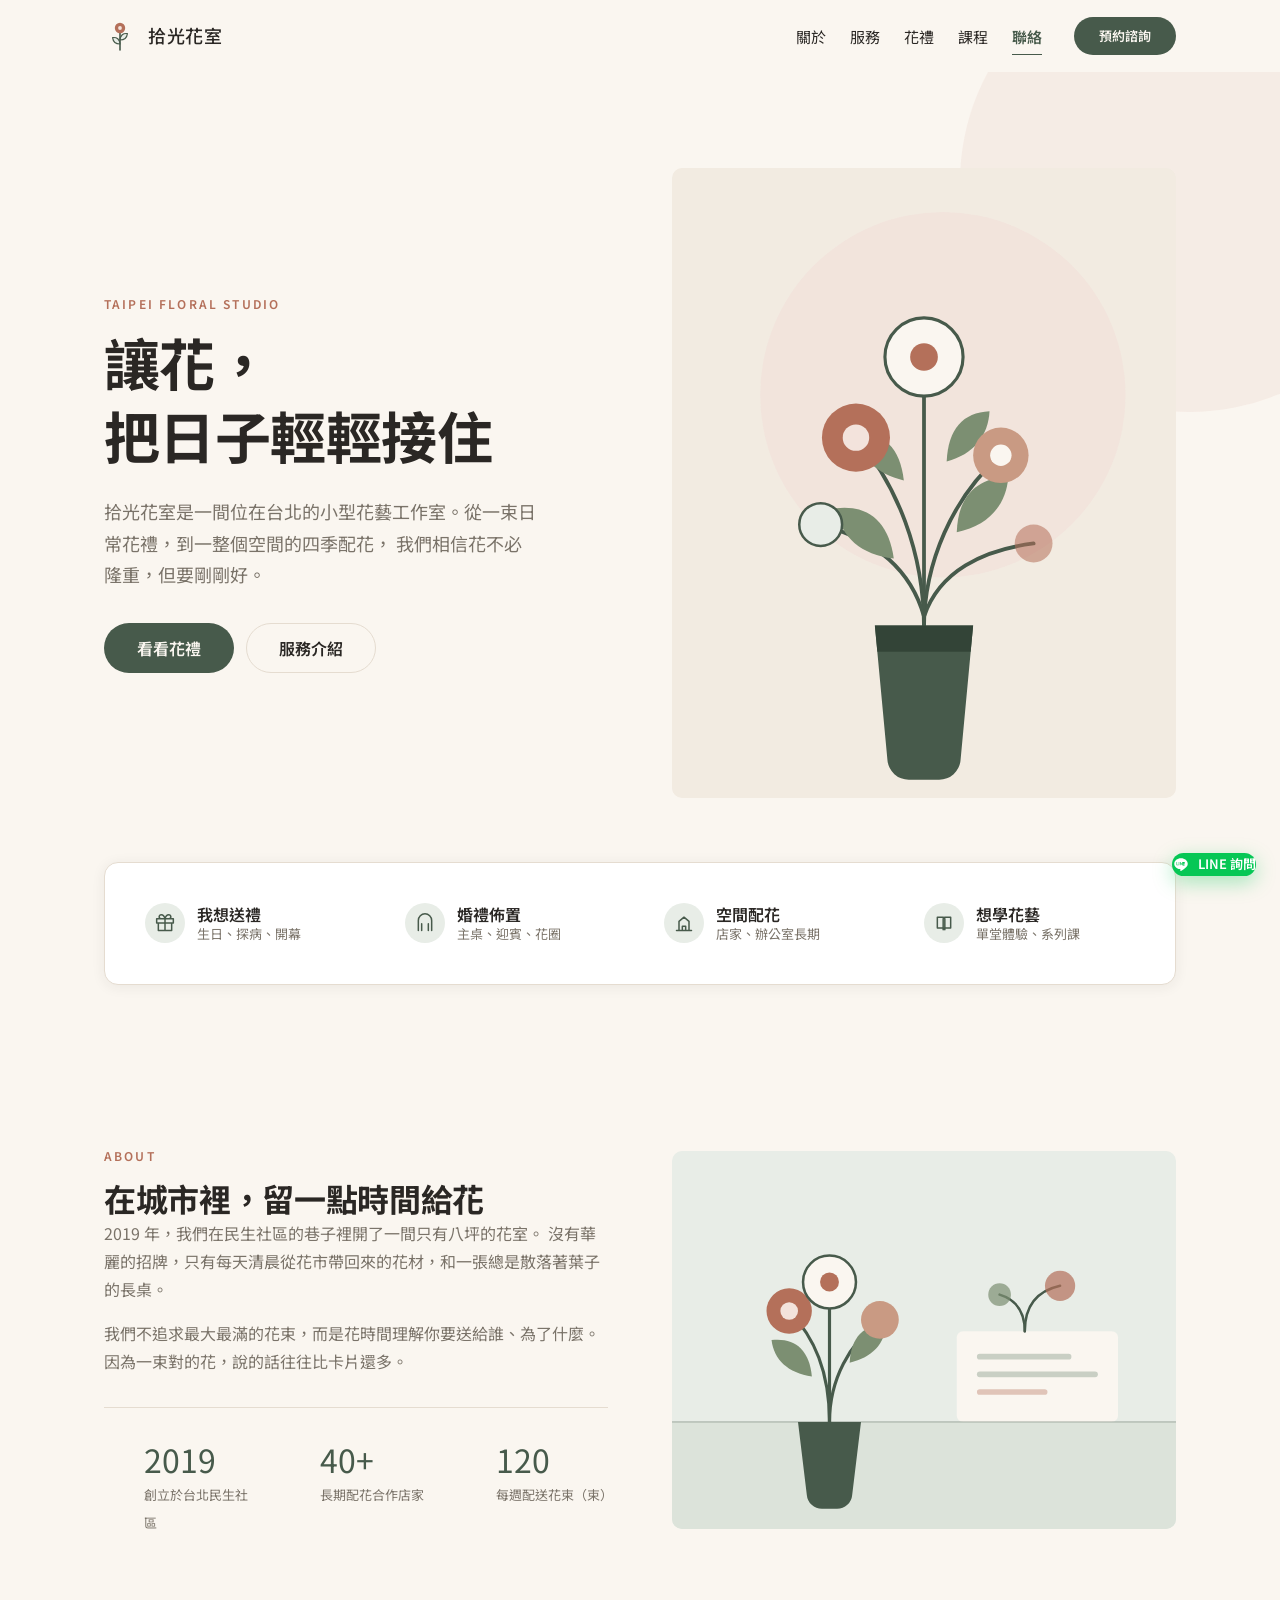
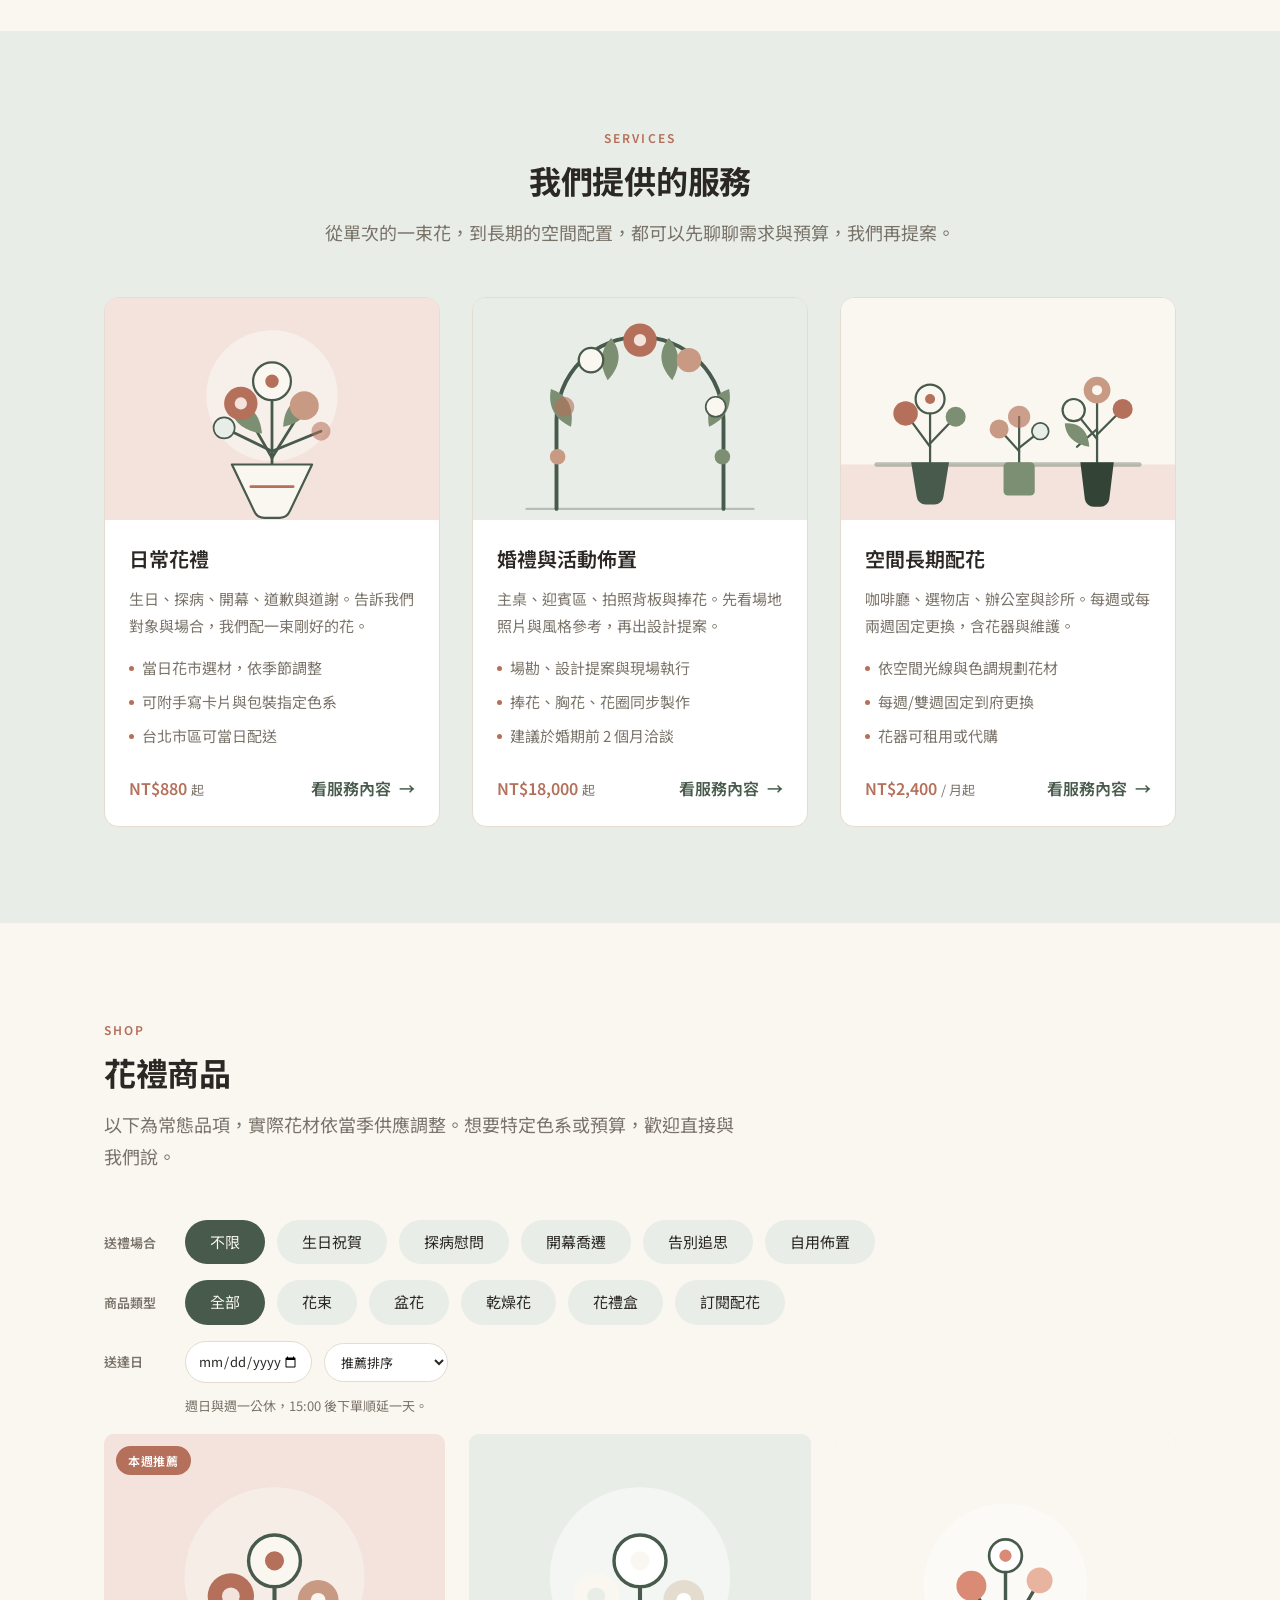
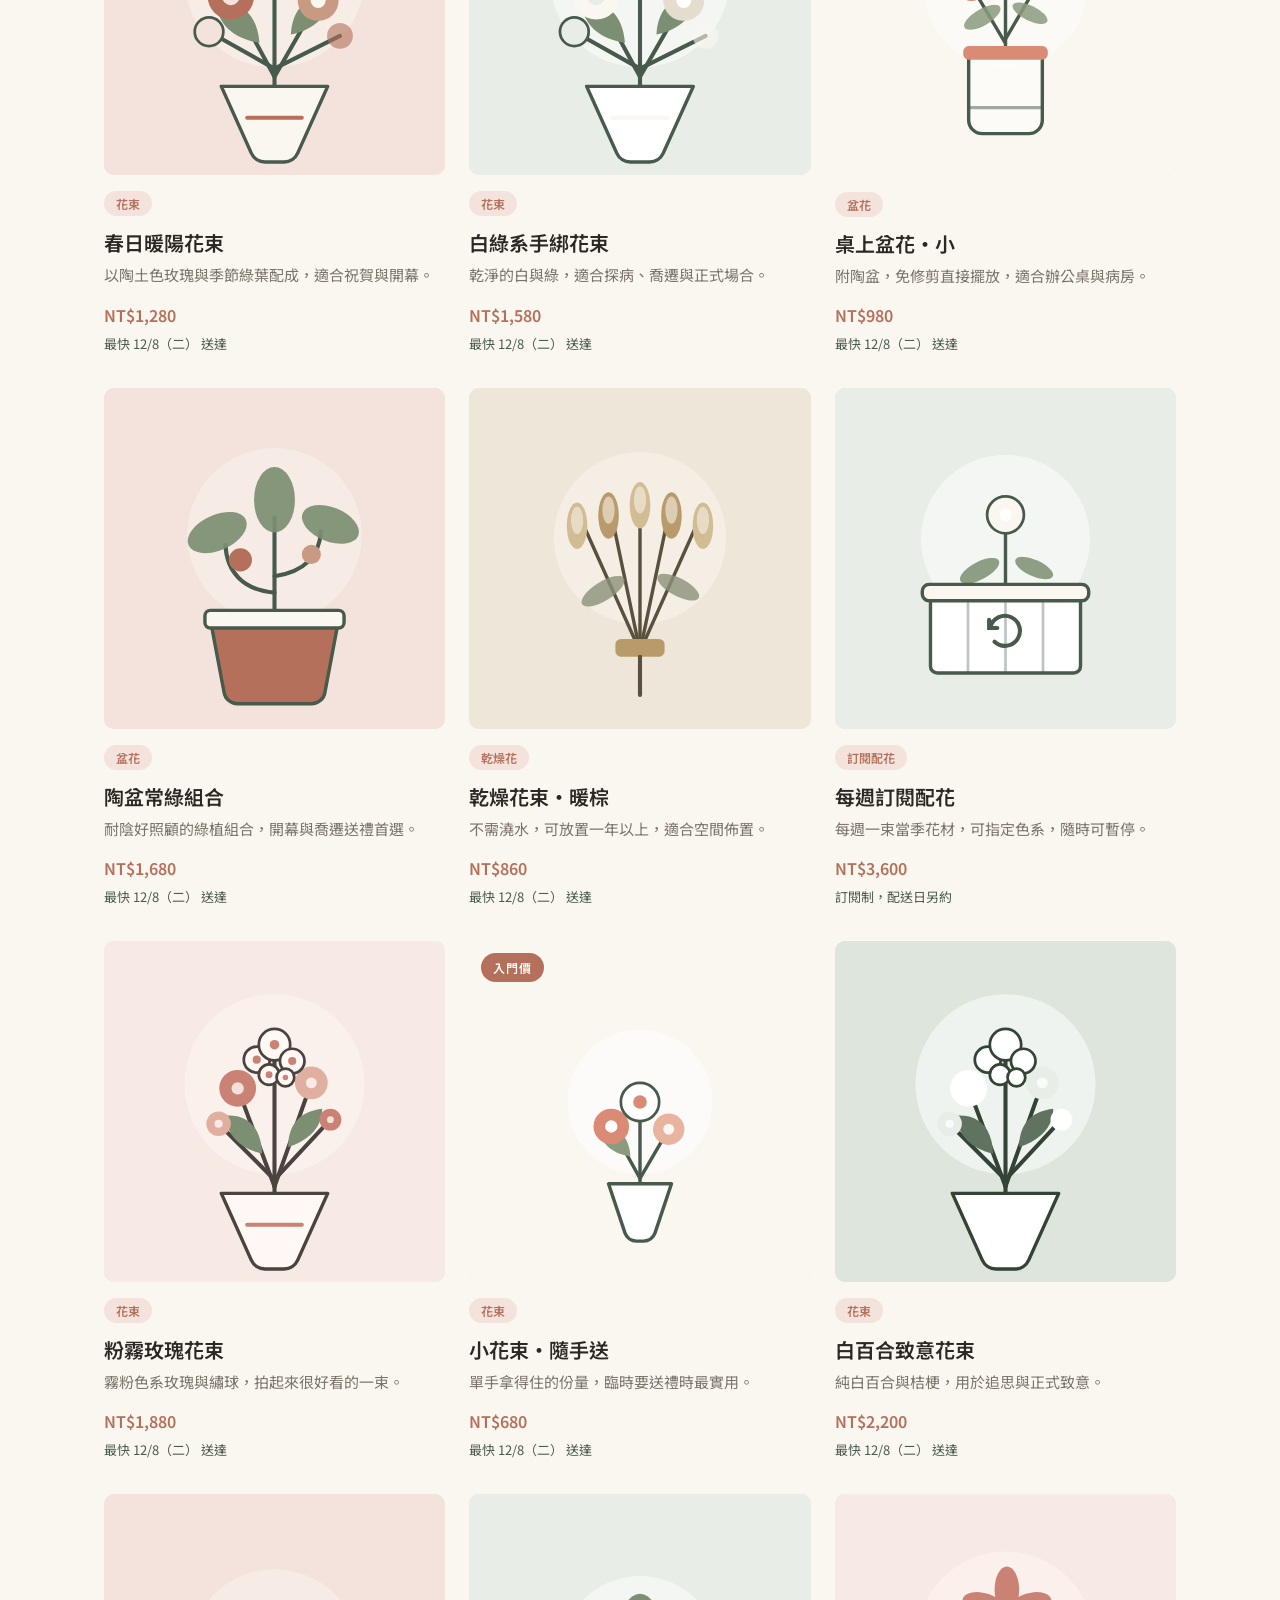
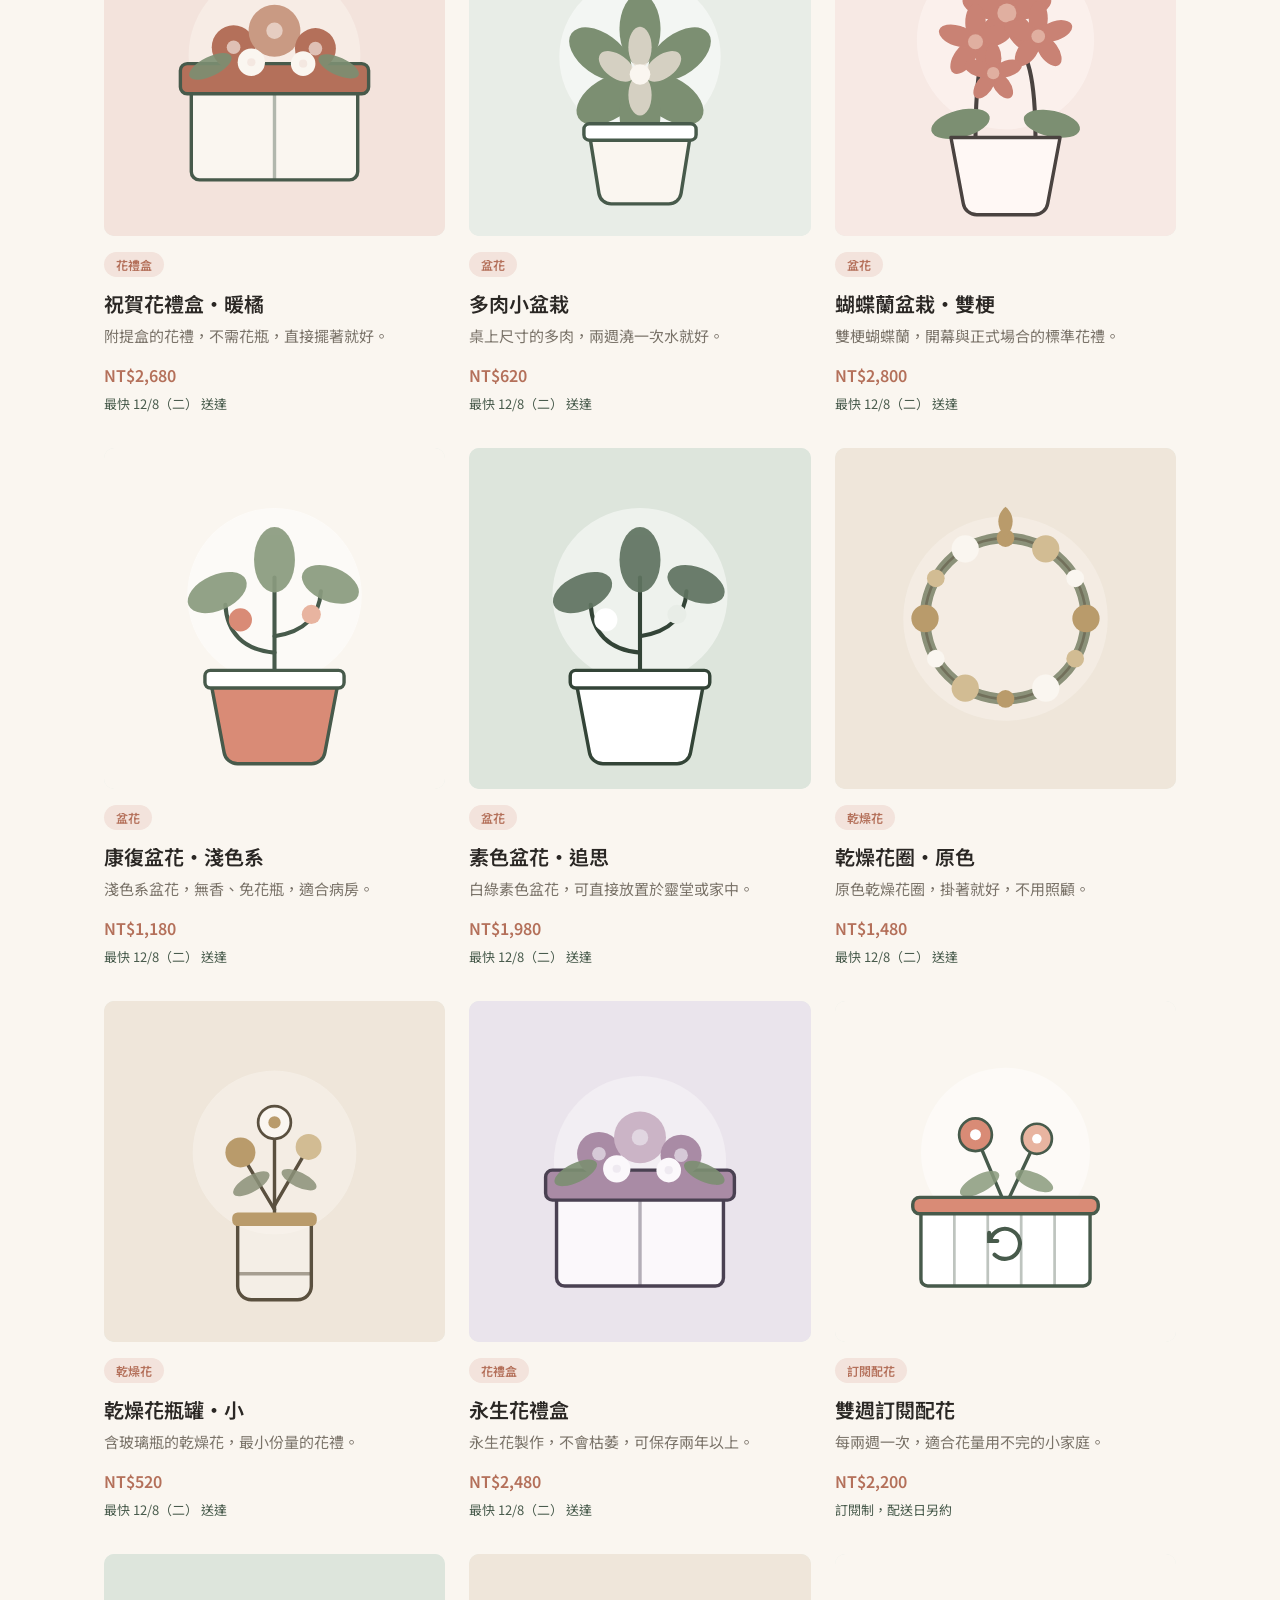
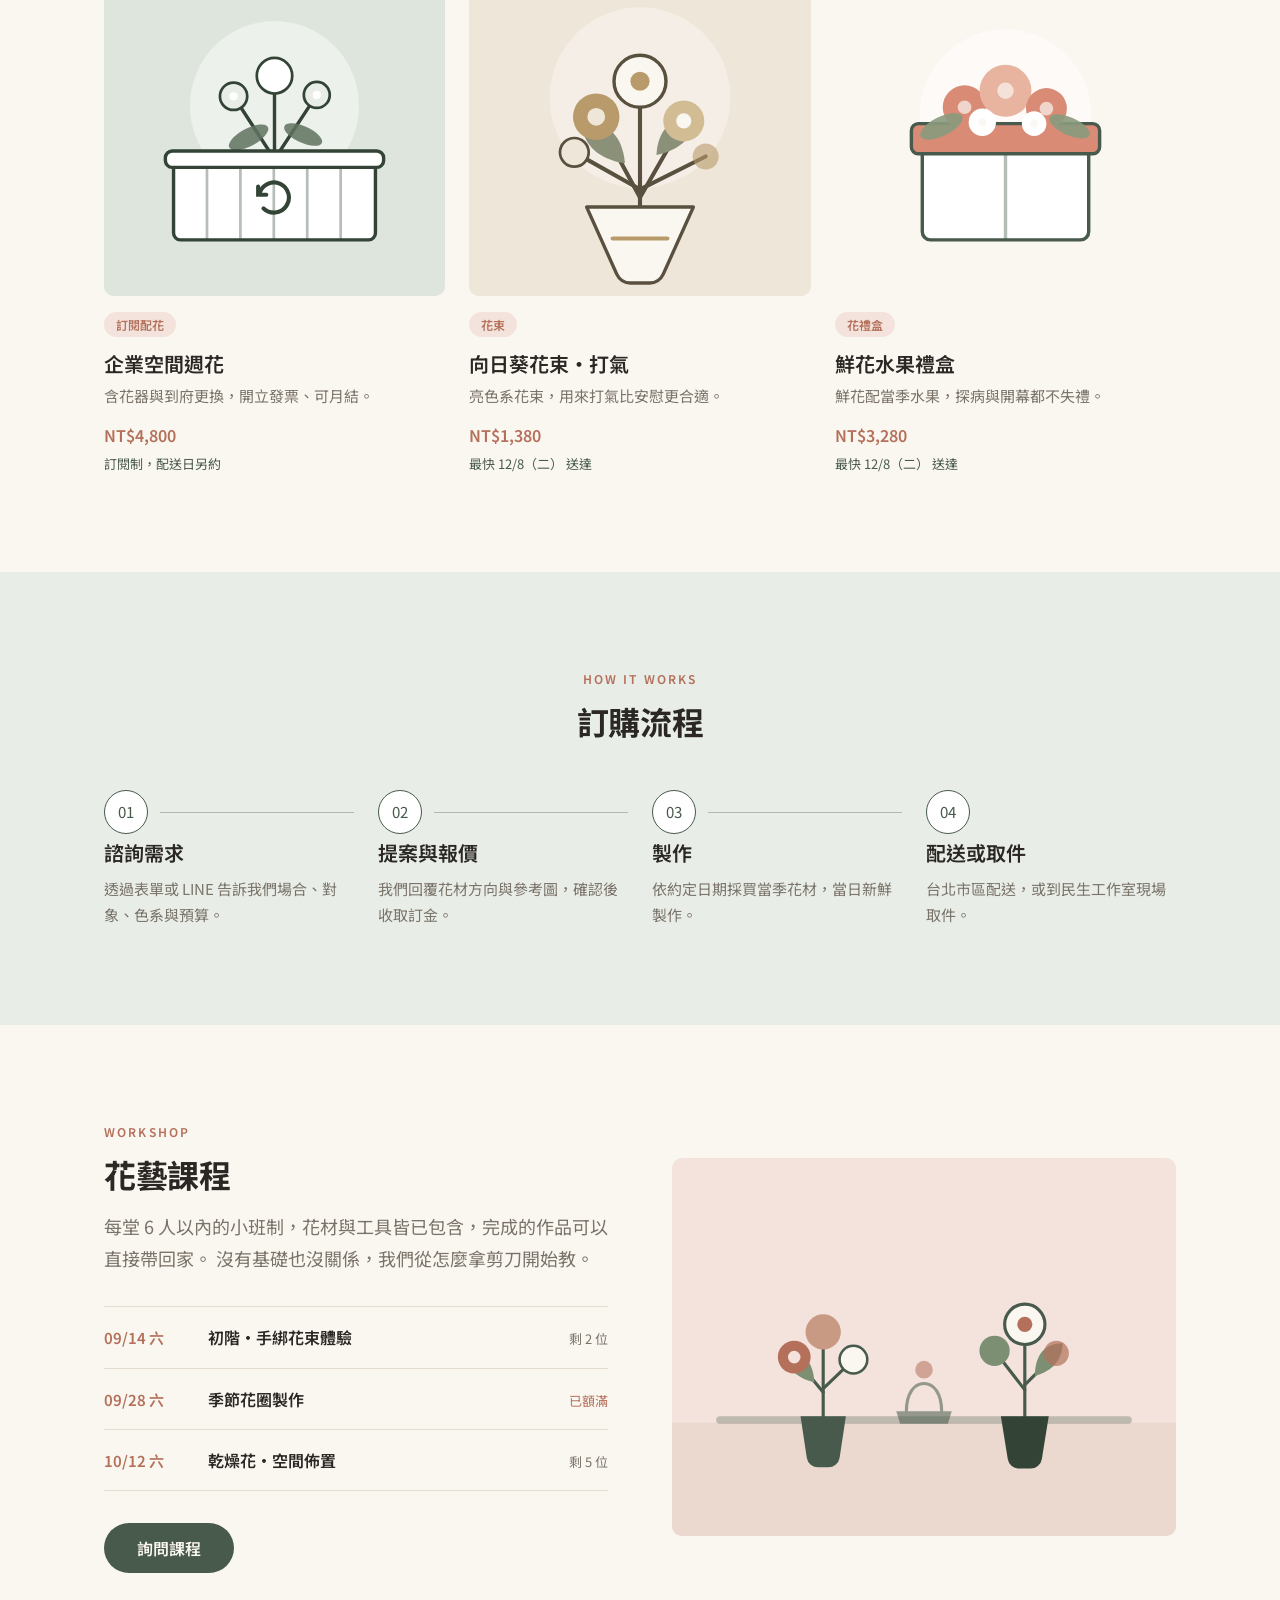
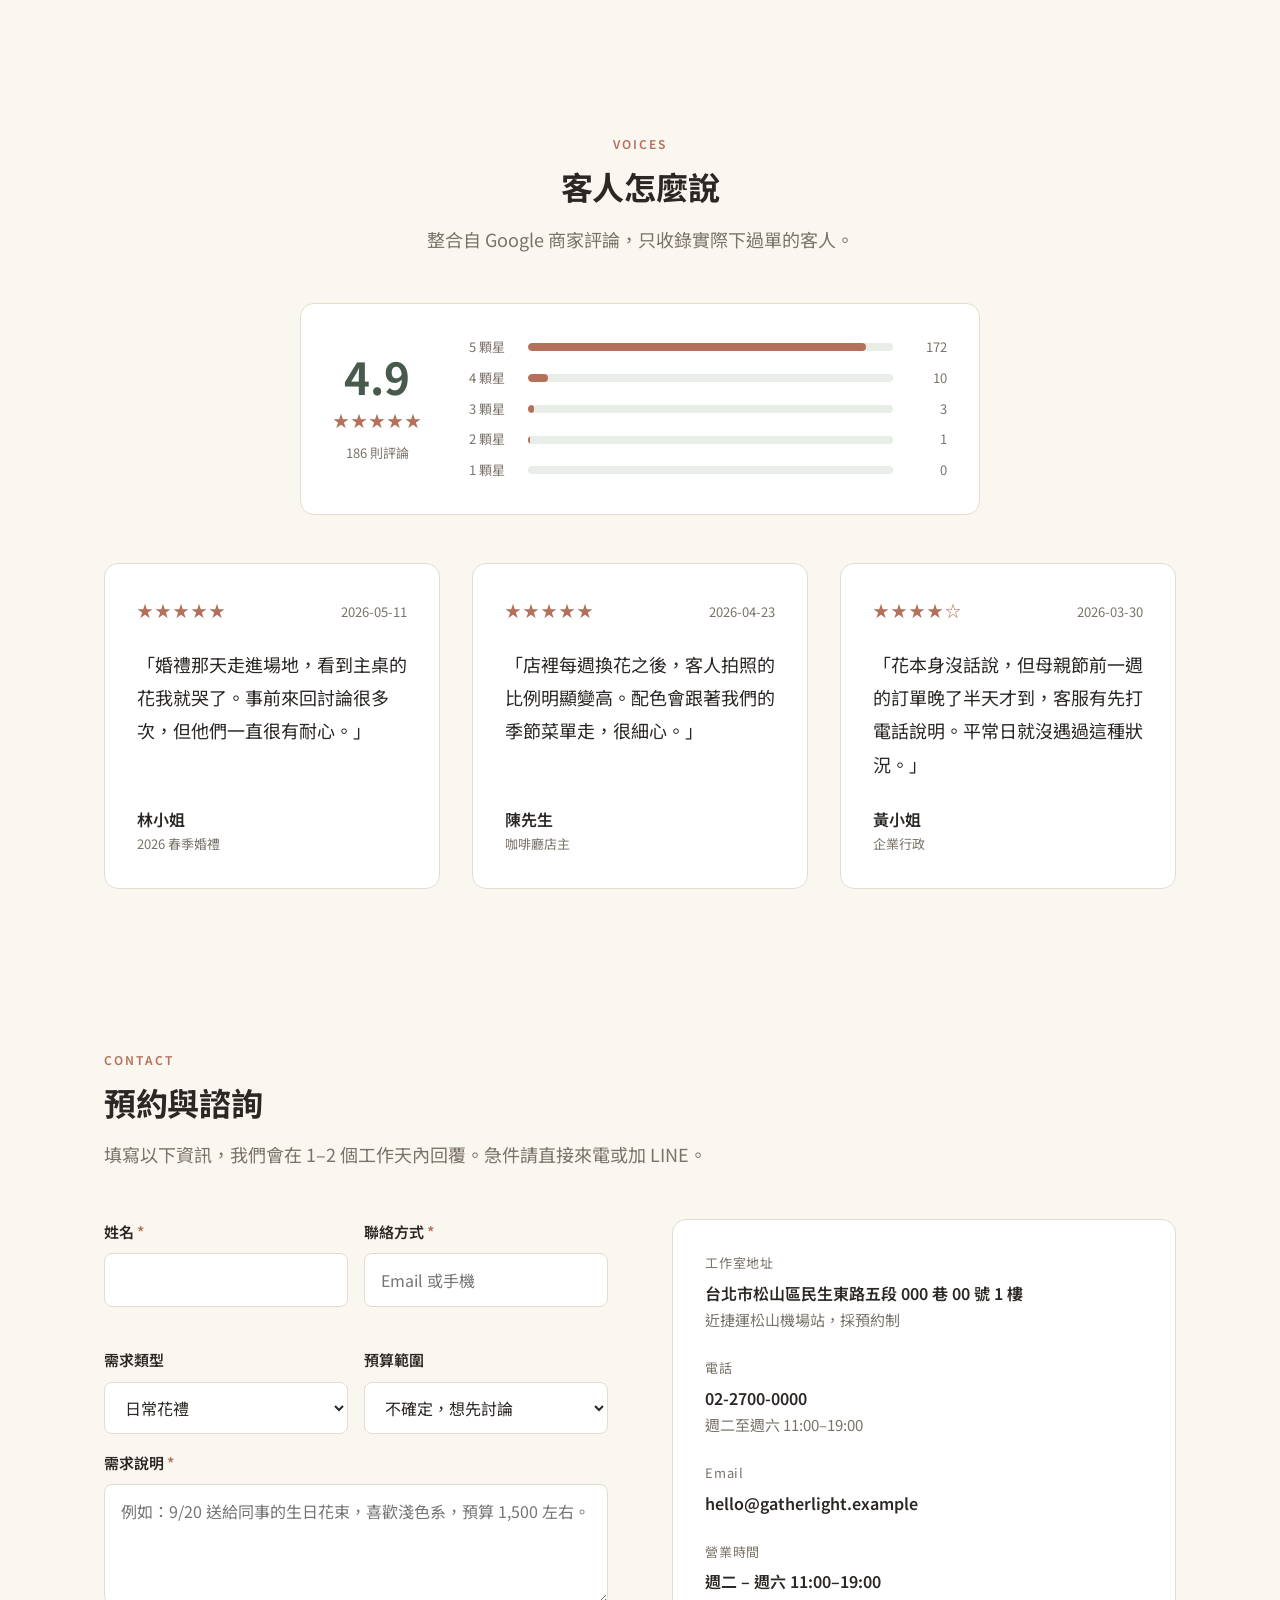
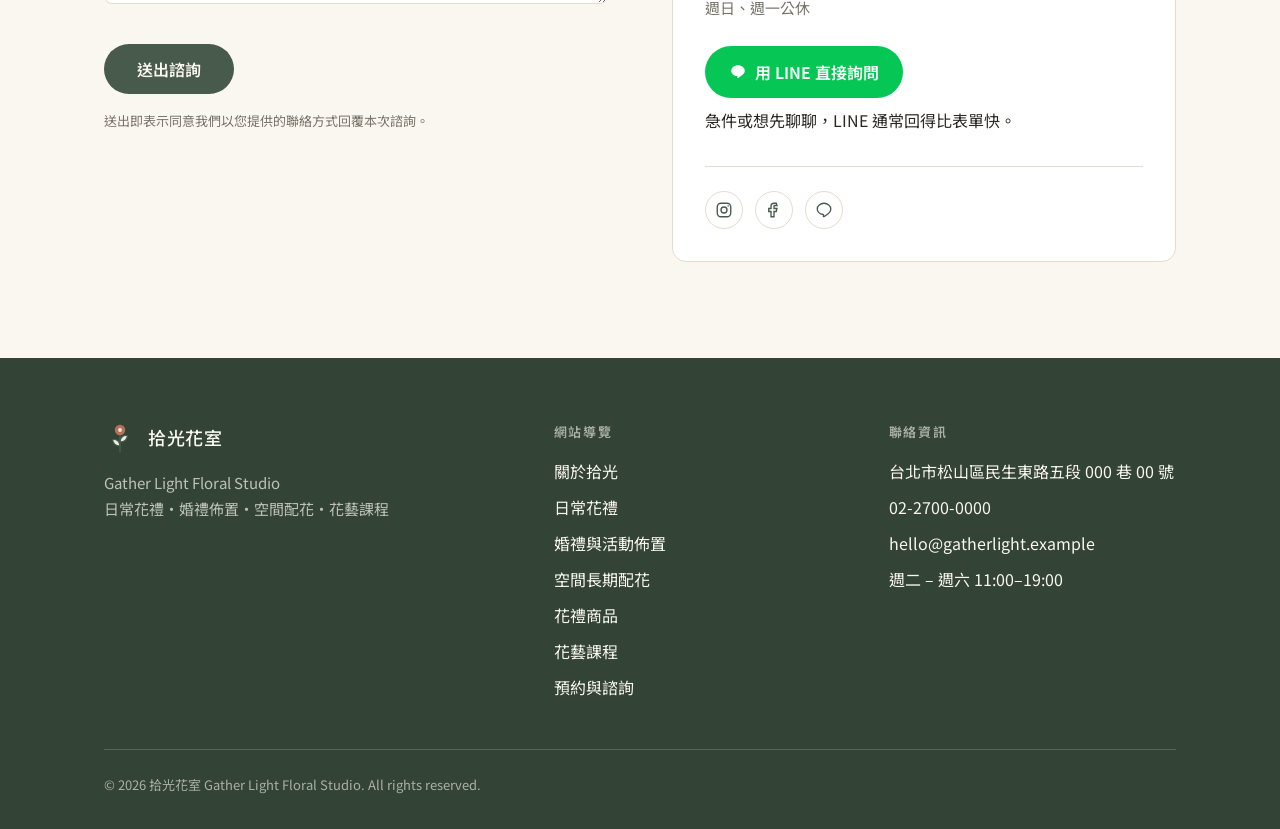
==== commit 9dba5a74: "Expand the catalogue to 21 products so the filters have work to do The two-dimension filter shipped " ====
--- a/index.html
+++ b/index.html
@@ -12,7 +12,7 @@
 
 <link rel="preconnect" href="https://fonts.googleapis.com">
 <link rel="preconnect" href="https://fonts.gstatic.com" crossorigin>
-<link href="https://fonts.googleapis.com/css2?family=Noto+Sans+TC:wght@400;600&family=Noto+Serif+TC:wght@500&display=swap" rel="stylesheet">
+<link href="https://fonts.googleapis.com/css2?family=Noto+Sans+TC:wght@400;500;600;700&display=swap" rel="stylesheet">
 
 <link rel="stylesheet" href="styles/tokens.css">
 <link rel="stylesheet" href="styles/base.css">
@@ -310,6 +310,7 @@
       <button class="chip" type="button" data-filter="bouquet" aria-pressed="false">花束</button>
       <button class="chip" type="button" data-filter="potted" aria-pressed="false">盆花</button>
       <button class="chip" type="button" data-filter="dried" aria-pressed="false">乾燥花</button>
+      <button class="chip" type="button" data-filter="box" aria-pressed="false">花禮盒</button>
       <button class="chip" type="button" data-filter="subscription" aria-pressed="false">訂閱配花</button>
       </div>
     </div>
@@ -336,13 +337,13 @@
         <p class="product__price">NT$1,580</p>
       </article>
 
-      <article class="product reveal" data-id="table-arrangement" data-lead="0" data-occasion="self birthday" data-category="potted">
+      <article class="product reveal" data-id="table-arrangement" data-lead="0" data-occasion="self birthday visit" data-category="potted">
         <div class="product__media">
           <img src="assets/images/product-3.svg" alt="桌上盆花・小" width="500" height="500" loading="lazy">
         </div>
         <span class="product__tag">盆花</span>
         <h3 class="product__name">桌上盆花・小</h3>
-        <p class="product__desc">附陶盆，免修剪直接擺放，適合辦公桌與櫃檯。</p>
+        <p class="product__desc">附陶盆，免修剪直接擺放，適合辦公桌與病房。</p>
         <p class="product__price">NT$980</p>
       </article>
 
@@ -372,8 +373,159 @@
         </div>
         <span class="product__tag">訂閱配花</span>
         <h3 class="product__name">每週訂閱配花</h3>
-        <p class="product__desc">每週一束當季花材，可指定色系，隨時暫停。</p>
-        <p class="product__price">NT$3,600 <small>/ 月起</small></p>
+        <p class="product__desc">每週一束當季花材，可指定色系，隨時可暫停。</p>
+        <p class="product__price">NT$3,600</p>
+      </article>
+
+      <article class="product reveal" data-id="blush-rose-bouquet" data-lead="0" data-occasion="birthday self" data-category="bouquet">
+        <div class="product__media">
+          <img src="assets/images/product-7.svg" alt="粉霧玫瑰花束" width="500" height="500" loading="lazy">
+        </div>
+        <span class="product__tag">花束</span>
+        <h3 class="product__name">粉霧玫瑰花束</h3>
+        <p class="product__desc">霧粉色系玫瑰與繡球，拍起來很好看的一束。</p>
+        <p class="product__price">NT$1,880</p>
+      </article>
+
+      <article class="product reveal" data-id="mini-bouquet" data-lead="0" data-occasion="birthday visit self" data-category="bouquet">
+        <div class="product__media">
+          <img src="assets/images/product-8.svg" alt="小花束・隨手送" width="500" height="500" loading="lazy">
+          <span class="badge">入門價</span>
+        </div>
+        <span class="product__tag">花束</span>
+        <h3 class="product__name">小花束・隨手送</h3>
+        <p class="product__desc">單手拿得住的份量，臨時要送禮時最實用。</p>
+        <p class="product__price">NT$680</p>
+      </article>
+
+      <article class="product reveal" data-id="lily-bouquet" data-lead="1" data-occasion="farewell visit" data-category="bouquet">
+        <div class="product__media">
+          <img src="assets/images/product-9.svg" alt="白百合致意花束" width="500" height="500" loading="lazy">
+        </div>
+        <span class="product__tag">花束</span>
+        <h3 class="product__name">白百合致意花束</h3>
+        <p class="product__desc">純白百合與桔梗，用於追思與正式致意。</p>
+        <p class="product__price">NT$2,200</p>
+      </article>
+
+      <article class="product reveal" data-id="celebration-box" data-lead="1" data-occasion="opening birthday" data-category="box">
+        <div class="product__media">
+          <img src="assets/images/product-10.svg" alt="祝賀花禮盒・暖橘" width="500" height="500" loading="lazy">
+        </div>
+        <span class="product__tag">花禮盒</span>
+        <h3 class="product__name">祝賀花禮盒・暖橘</h3>
+        <p class="product__desc">附提盒的花禮，不需花瓶，直接擺著就好。</p>
+        <p class="product__price">NT$2,680</p>
+      </article>
+
+      <article class="product reveal" data-id="desk-succulent" data-lead="0" data-occasion="self opening" data-category="potted">
+        <div class="product__media">
+          <img src="assets/images/product-11.svg" alt="多肉小盆栽" width="500" height="500" loading="lazy">
+        </div>
+        <span class="product__tag">盆花</span>
+        <h3 class="product__name">多肉小盆栽</h3>
+        <p class="product__desc">桌上尺寸的多肉，兩週澆一次水就好。</p>
+        <p class="product__price">NT$620</p>
+      </article>
+
+      <article class="product reveal" data-id="orchid-pot" data-lead="2" data-occasion="opening farewell" data-category="potted">
+        <div class="product__media">
+          <img src="assets/images/product-12.svg" alt="蝴蝶蘭盆栽・雙梗" width="500" height="500" loading="lazy">
+        </div>
+        <span class="product__tag">盆花</span>
+        <h3 class="product__name">蝴蝶蘭盆栽・雙梗</h3>
+        <p class="product__desc">雙梗蝴蝶蘭，開幕與正式場合的標準花禮。</p>
+        <p class="product__price">NT$2,800</p>
+      </article>
+
+      <article class="product reveal" data-id="recovery-pot" data-lead="1" data-occasion="visit" data-category="potted">
+        <div class="product__media">
+          <img src="assets/images/product-13.svg" alt="康復盆花・淺色系" width="500" height="500" loading="lazy">
+        </div>
+        <span class="product__tag">盆花</span>
+        <h3 class="product__name">康復盆花・淺色系</h3>
+        <p class="product__desc">淺色系盆花，無香、免花瓶，適合病房。</p>
+        <p class="product__price">NT$1,180</p>
+      </article>
+
+      <article class="product reveal" data-id="memorial-pot" data-lead="1" data-occasion="farewell" data-category="potted">
+        <div class="product__media">
+          <img src="assets/images/product-14.svg" alt="素色盆花・追思" width="500" height="500" loading="lazy">
+        </div>
+        <span class="product__tag">盆花</span>
+        <h3 class="product__name">素色盆花・追思</h3>
+        <p class="product__desc">白綠素色盆花，可直接放置於靈堂或家中。</p>
+        <p class="product__price">NT$1,980</p>
+      </article>
+
+      <article class="product reveal" data-id="dried-wreath" data-lead="1" data-occasion="self opening" data-category="dried">
+        <div class="product__media">
+          <img src="assets/images/product-15.svg" alt="乾燥花圈・原色" width="500" height="500" loading="lazy">
+        </div>
+        <span class="product__tag">乾燥花</span>
+        <h3 class="product__name">乾燥花圈・原色</h3>
+        <p class="product__desc">原色乾燥花圈，掛著就好，不用照顧。</p>
+        <p class="product__price">NT$1,480</p>
+      </article>
+
+      <article class="product reveal" data-id="dried-jar" data-lead="0" data-occasion="self birthday" data-category="dried">
+        <div class="product__media">
+          <img src="assets/images/product-16.svg" alt="乾燥花瓶罐・小" width="500" height="500" loading="lazy">
+        </div>
+        <span class="product__tag">乾燥花</span>
+        <h3 class="product__name">乾燥花瓶罐・小</h3>
+        <p class="product__desc">含玻璃瓶的乾燥花，最小份量的花禮。</p>
+        <p class="product__price">NT$520</p>
+      </article>
+
+      <article class="product reveal" data-id="preserved-box" data-lead="2" data-occasion="birthday farewell self" data-category="box">
+        <div class="product__media">
+          <img src="assets/images/product-17.svg" alt="永生花禮盒" width="500" height="500" loading="lazy">
+        </div>
+        <span class="product__tag">花禮盒</span>
+        <h3 class="product__name">永生花禮盒</h3>
+        <p class="product__desc">永生花製作，不會枯萎，可保存兩年以上。</p>
+        <p class="product__price">NT$2,480</p>
+      </article>
+
+      <article class="product reveal" data-id="subscription-biweekly" data-lead="sub" data-occasion="self opening" data-category="subscription">
+        <div class="product__media">
+          <img src="assets/images/product-18.svg" alt="雙週訂閱配花" width="500" height="500" loading="lazy">
+        </div>
+        <span class="product__tag">訂閱配花</span>
+        <h3 class="product__name">雙週訂閱配花</h3>
+        <p class="product__desc">每兩週一次，適合花量用不完的小家庭。</p>
+        <p class="product__price">NT$2,200</p>
+      </article>
+
+      <article class="product reveal" data-id="subscription-office" data-lead="sub" data-occasion="opening self" data-category="subscription">
+        <div class="product__media">
+          <img src="assets/images/product-19.svg" alt="企業空間週花" width="500" height="500" loading="lazy">
+        </div>
+        <span class="product__tag">訂閱配花</span>
+        <h3 class="product__name">企業空間週花</h3>
+        <p class="product__desc">含花器與到府更換，開立發票、可月結。</p>
+        <p class="product__price">NT$4,800</p>
+      </article>
+
+      <article class="product reveal" data-id="sunflower-bouquet" data-lead="1" data-occasion="visit birthday" data-category="bouquet">
+        <div class="product__media">
+          <img src="assets/images/product-20.svg" alt="向日葵花束・打氣" width="500" height="500" loading="lazy">
+        </div>
+        <span class="product__tag">花束</span>
+        <h3 class="product__name">向日葵花束・打氣</h3>
+        <p class="product__desc">亮色系花束，用來打氣比安慰更合適。</p>
+        <p class="product__price">NT$1,380</p>
+      </article>
+
+      <article class="product reveal" data-id="fruit-flower-box" data-lead="1" data-occasion="visit opening" data-category="box">
+        <div class="product__media">
+          <img src="assets/images/product-21.svg" alt="鮮花水果禮盒" width="500" height="500" loading="lazy">
+        </div>
+        <span class="product__tag">花禮盒</span>
+        <h3 class="product__name">鮮花水果禮盒</h3>
+        <p class="product__desc">鮮花配當季水果，探病與開幕都不失禮。</p>
+        <p class="product__price">NT$3,280</p>
       </article>
     </div>
 
--- a/styles/tokens.css
+++ b/styles/tokens.css
@@ -22,7 +22,10 @@
   --c-focus:       #B4705A;
 
   /* ---- Typography ---- */
-  --font-serif: "Noto Serif TC", "Songti TC", "PMingLiU", Georgia, serif;
+  /* One family across the whole site. --font-display exists so headings can be
+     swapped independently later without touching every rule that uses them. */
+  --font-display: "Noto Sans TC", "PingFang TC", "Microsoft JhengHei",
+                  -apple-system, BlinkMacSystemFont, "Segoe UI", sans-serif;
   --font-sans:  "Noto Sans TC", "PingFang TC", "Microsoft JhengHei",
                 -apple-system, BlinkMacSystemFont, "Segoe UI", sans-serif;
 
--- a/styles/base.css
+++ b/styles/base.css
@@ -26,11 +26,15 @@
 h1, h2, h3, h4, p, figure, blockquote, ul, ol, dl { margin: 0; }
 ul, ol { padding: 0; list-style: none; }
 
+/* 700 rather than the 500 the serif used: at the same optical size a sans face
+   reads lighter, and h3 is already 600 — without the jump the hierarchy between
+   h2 and h3 collapses. Tracking flips negative for the same reason the serif
+   wanted it positive: large sans CJK reads loose, not airy. */
 h1, h2 {
-  font-family: var(--font-serif);
-  font-weight: 500;
+  font-family: var(--font-display);
+  font-weight: 700;
   line-height: var(--lh-heading);
-  letter-spacing: 0.01em;
+  letter-spacing: -0.01em;
 }
 
 h1 { font-size: var(--fs-h1); }
--- a/styles/components.css
+++ b/styles/components.css
@@ -87,7 +87,7 @@
 .logo { display: flex; align-items: center; gap: var(--s-3); }
 .logo img { width: 32px; height: 32px; }
 .logo__name {
-  font-family: var(--font-serif);
+  font-family: var(--font-display);
   font-size: 1.125rem;
   font-weight: 500;
   letter-spacing: 0.04em;
@@ -239,7 +239,7 @@
 }
 .stats__num {
   display: block;
-  font-family: var(--font-serif);
+  font-family: var(--font-display);
   font-size: 2rem;
   line-height: 1.2;
   color: var(--c-moss);
@@ -411,7 +411,7 @@
   border: 1px solid var(--c-moss);
   border-radius: 50%;
   color: var(--c-moss);
-  font-family: var(--font-serif);
+  font-family: var(--font-display);
   font-size: 0.9375rem;
 }
 .step::after {
@@ -492,7 +492,7 @@
 .rating-summary__score { text-align: center; }
 .rating-summary__num {
   display: block;
-  font-family: var(--font-serif);
+  font-family: var(--font-display);
   font-size: var(--fs-h1);
   line-height: 1;
   color: var(--c-moss);
@@ -867,7 +867,7 @@
 }
 .plan__price {
   margin-top: var(--s-3);
-  font-family: var(--font-serif);
+  font-family: var(--font-display);
   font-size: 1.75rem;
   color: var(--c-moss);
 }
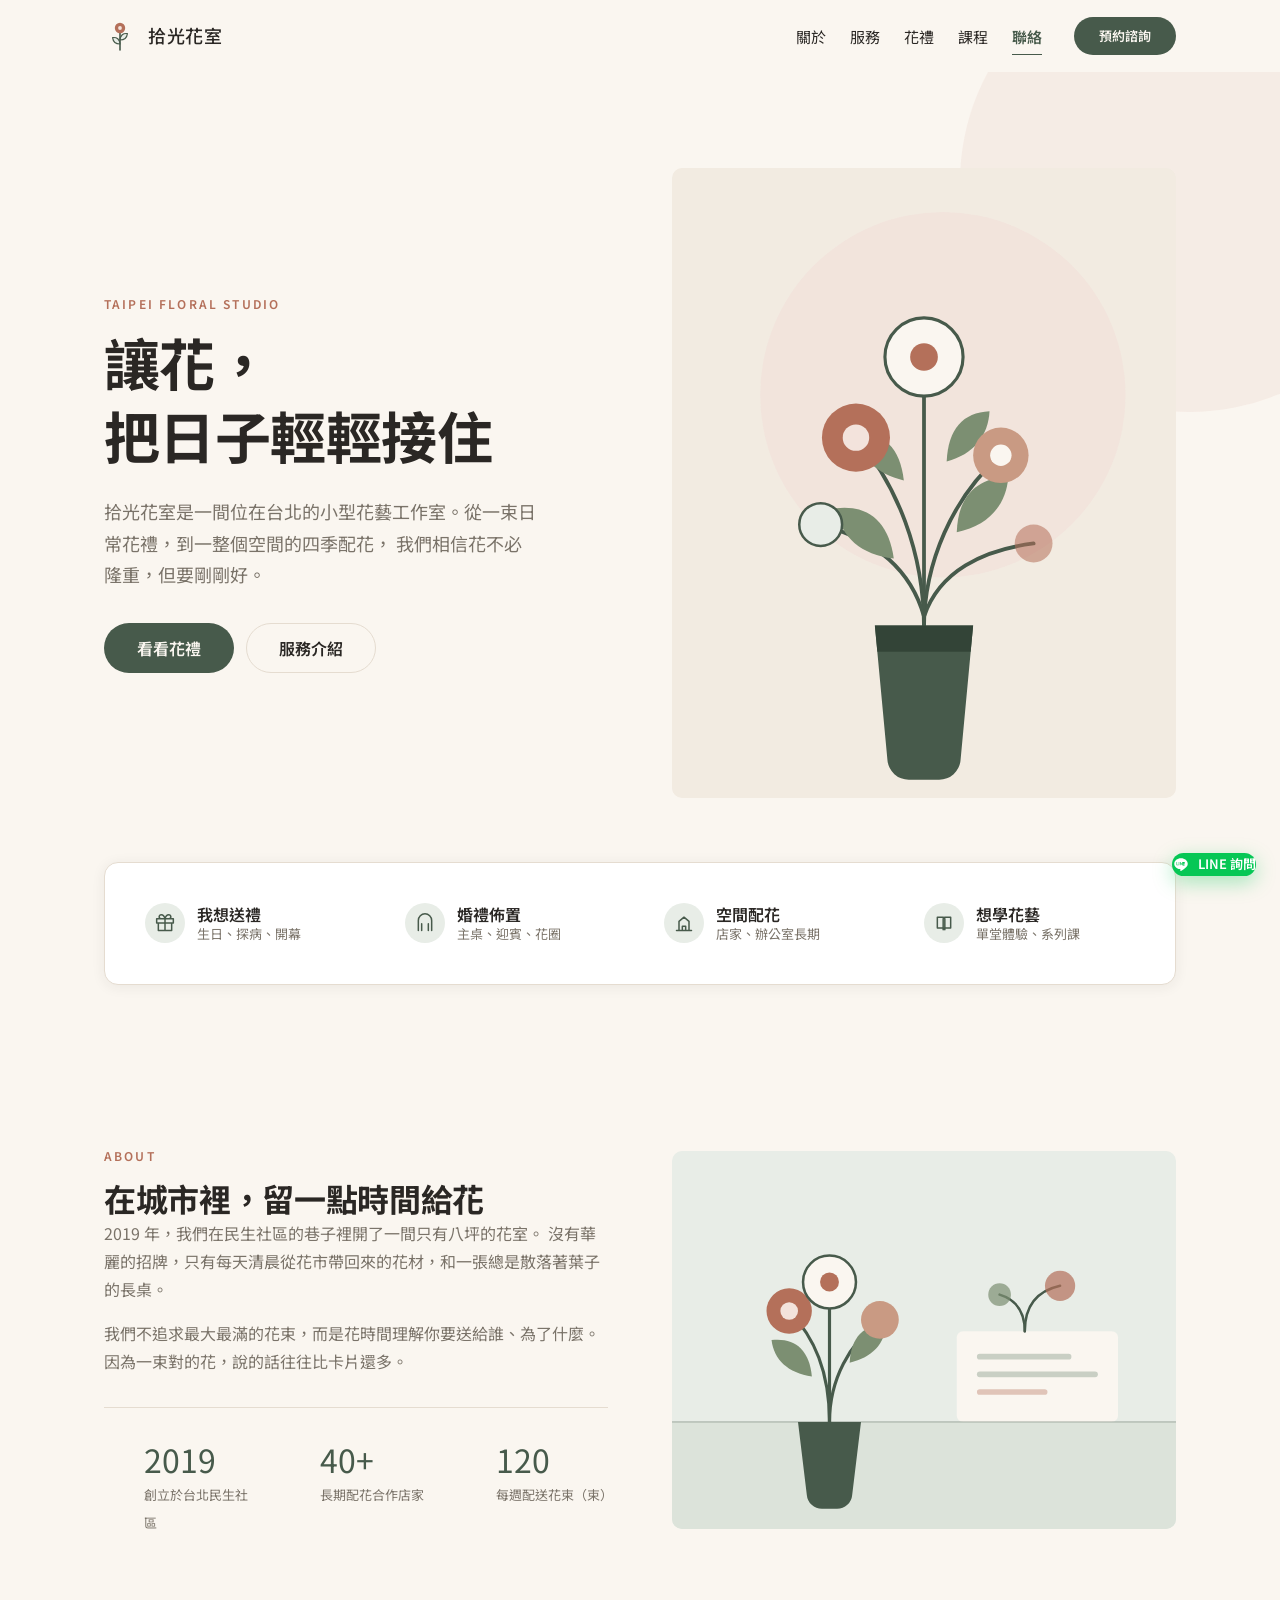
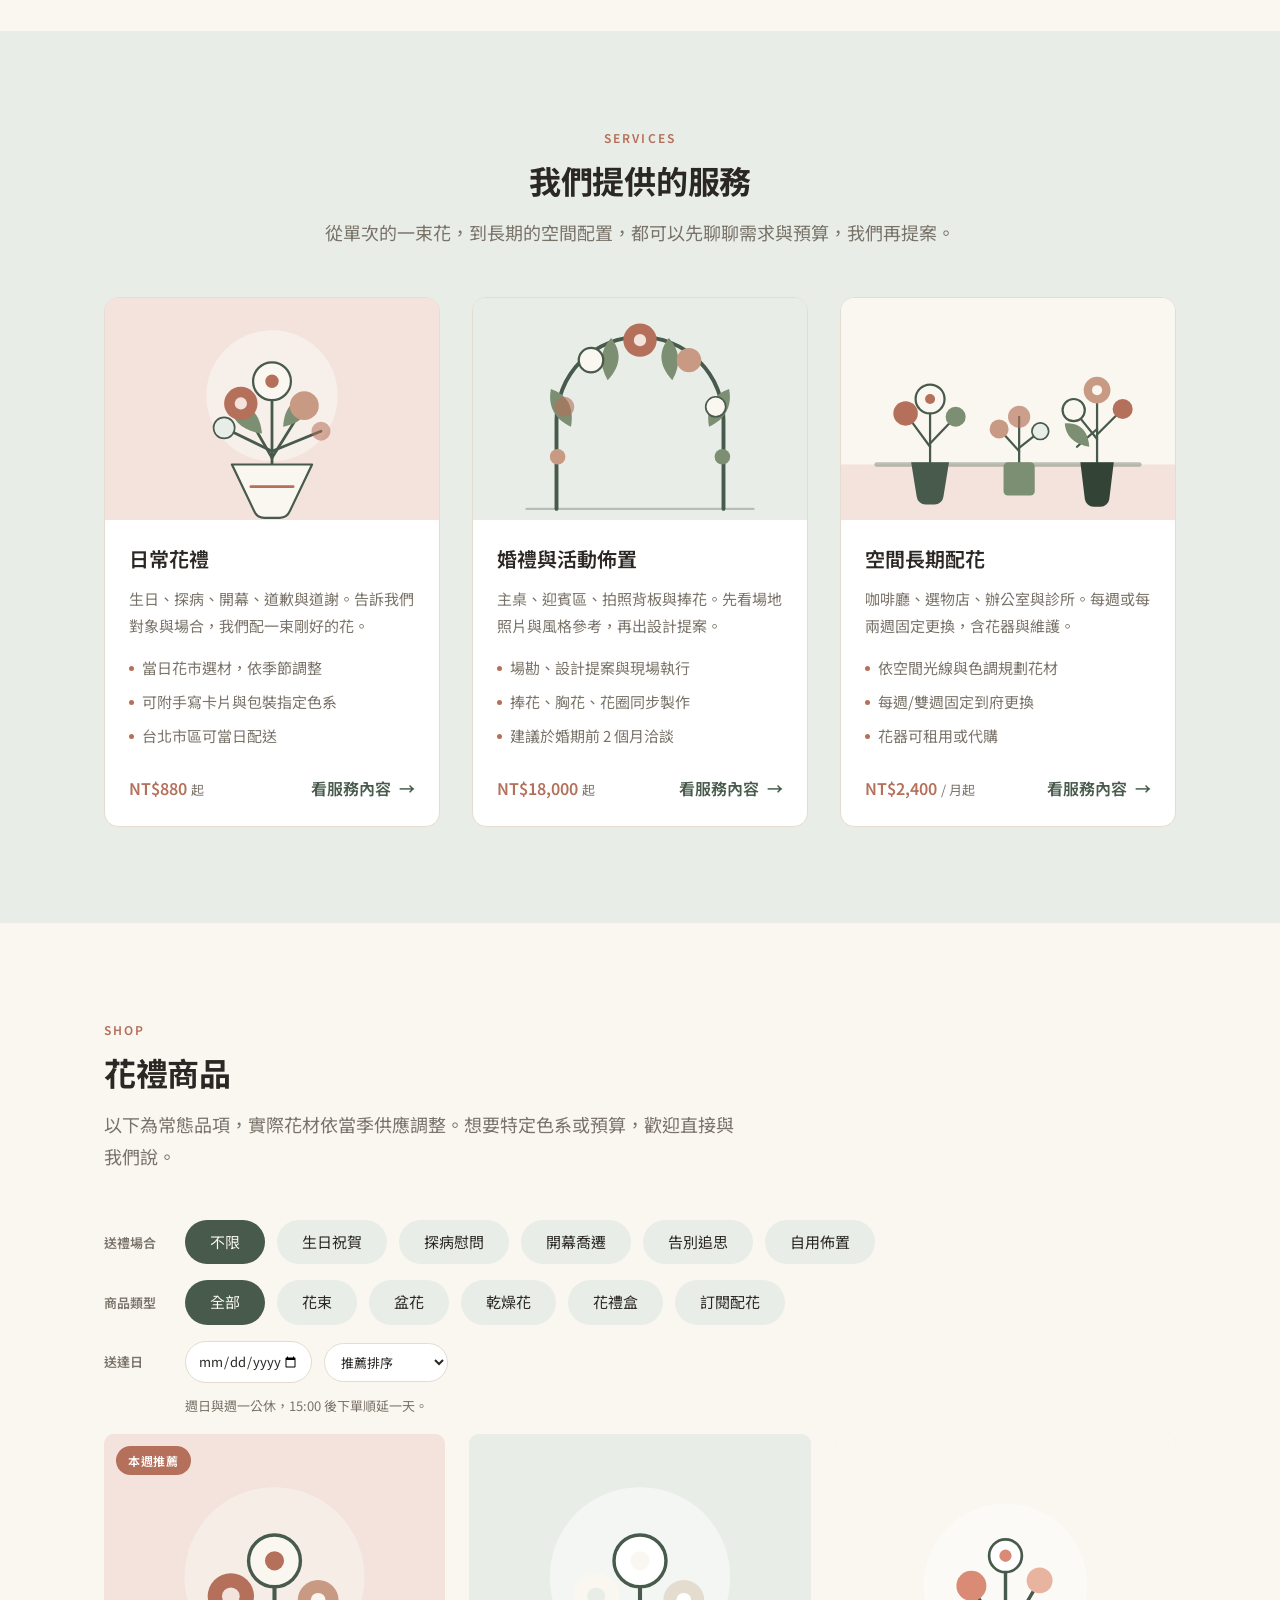
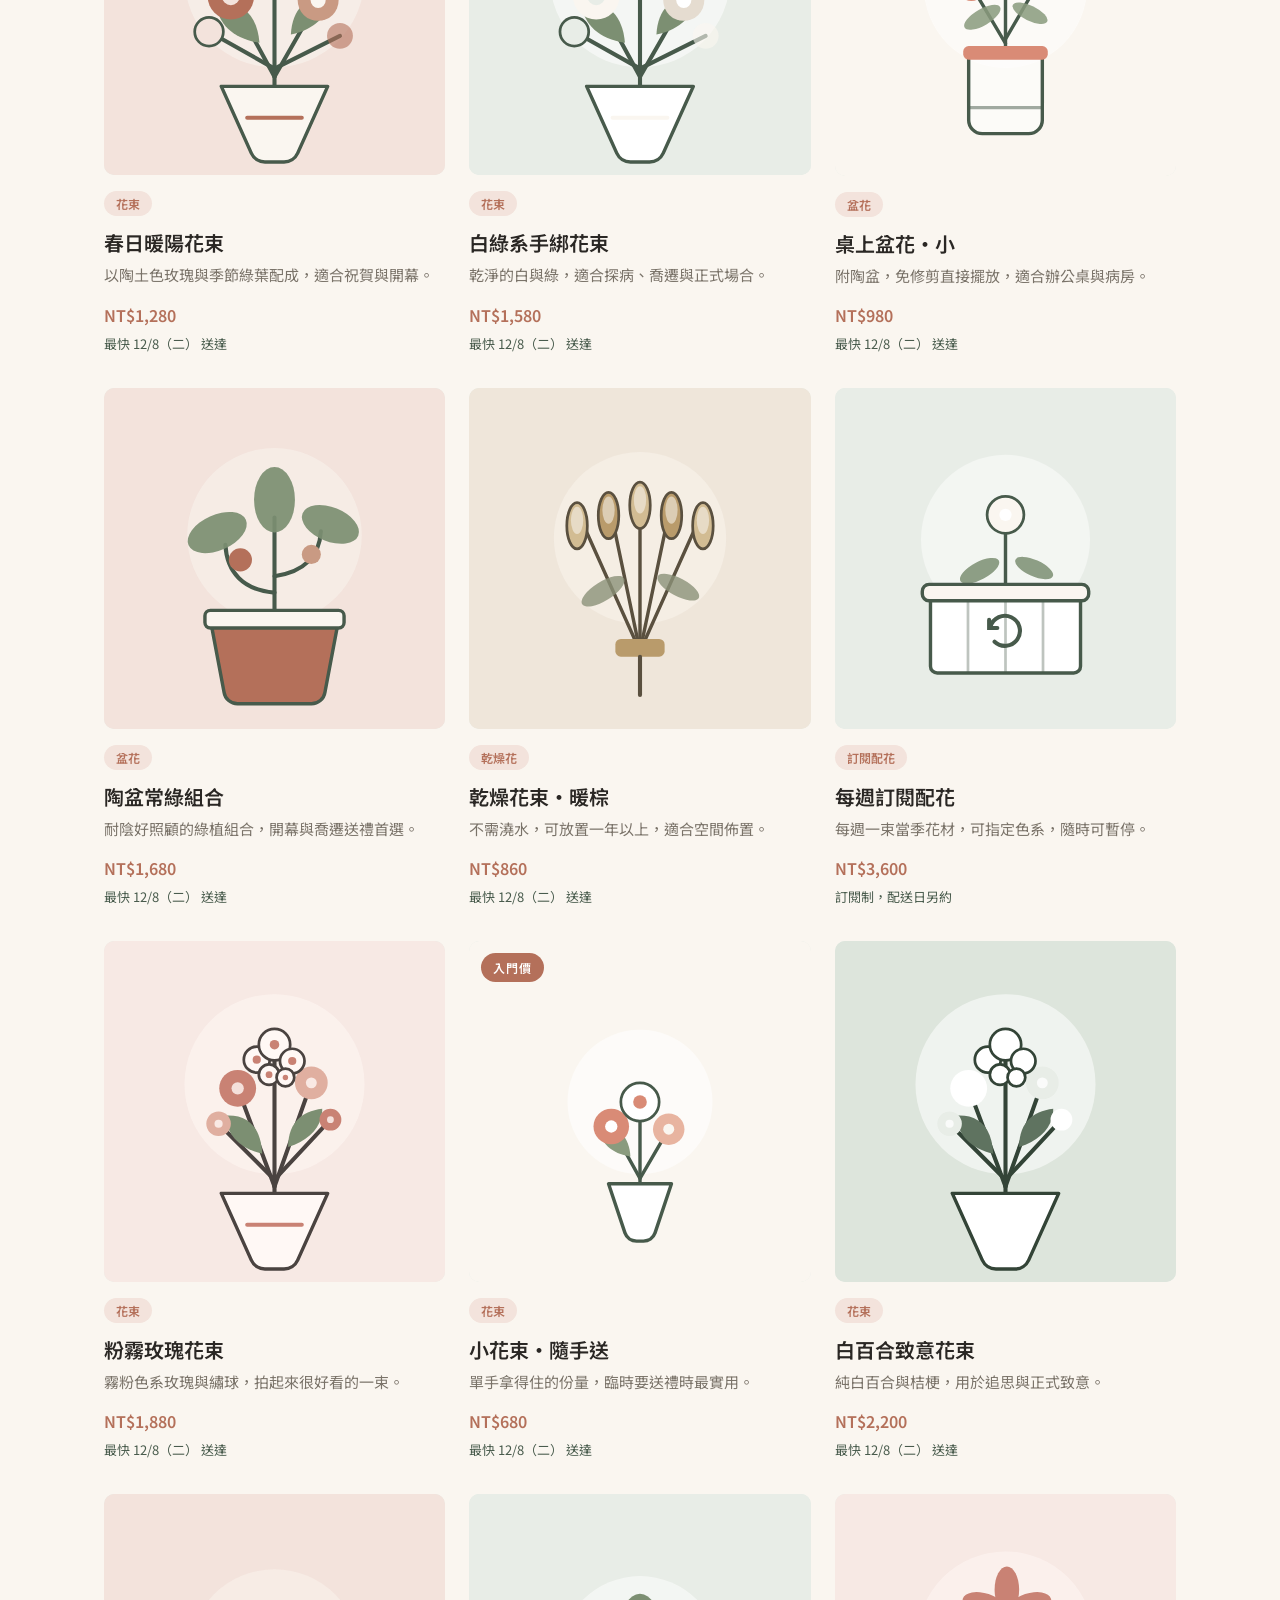
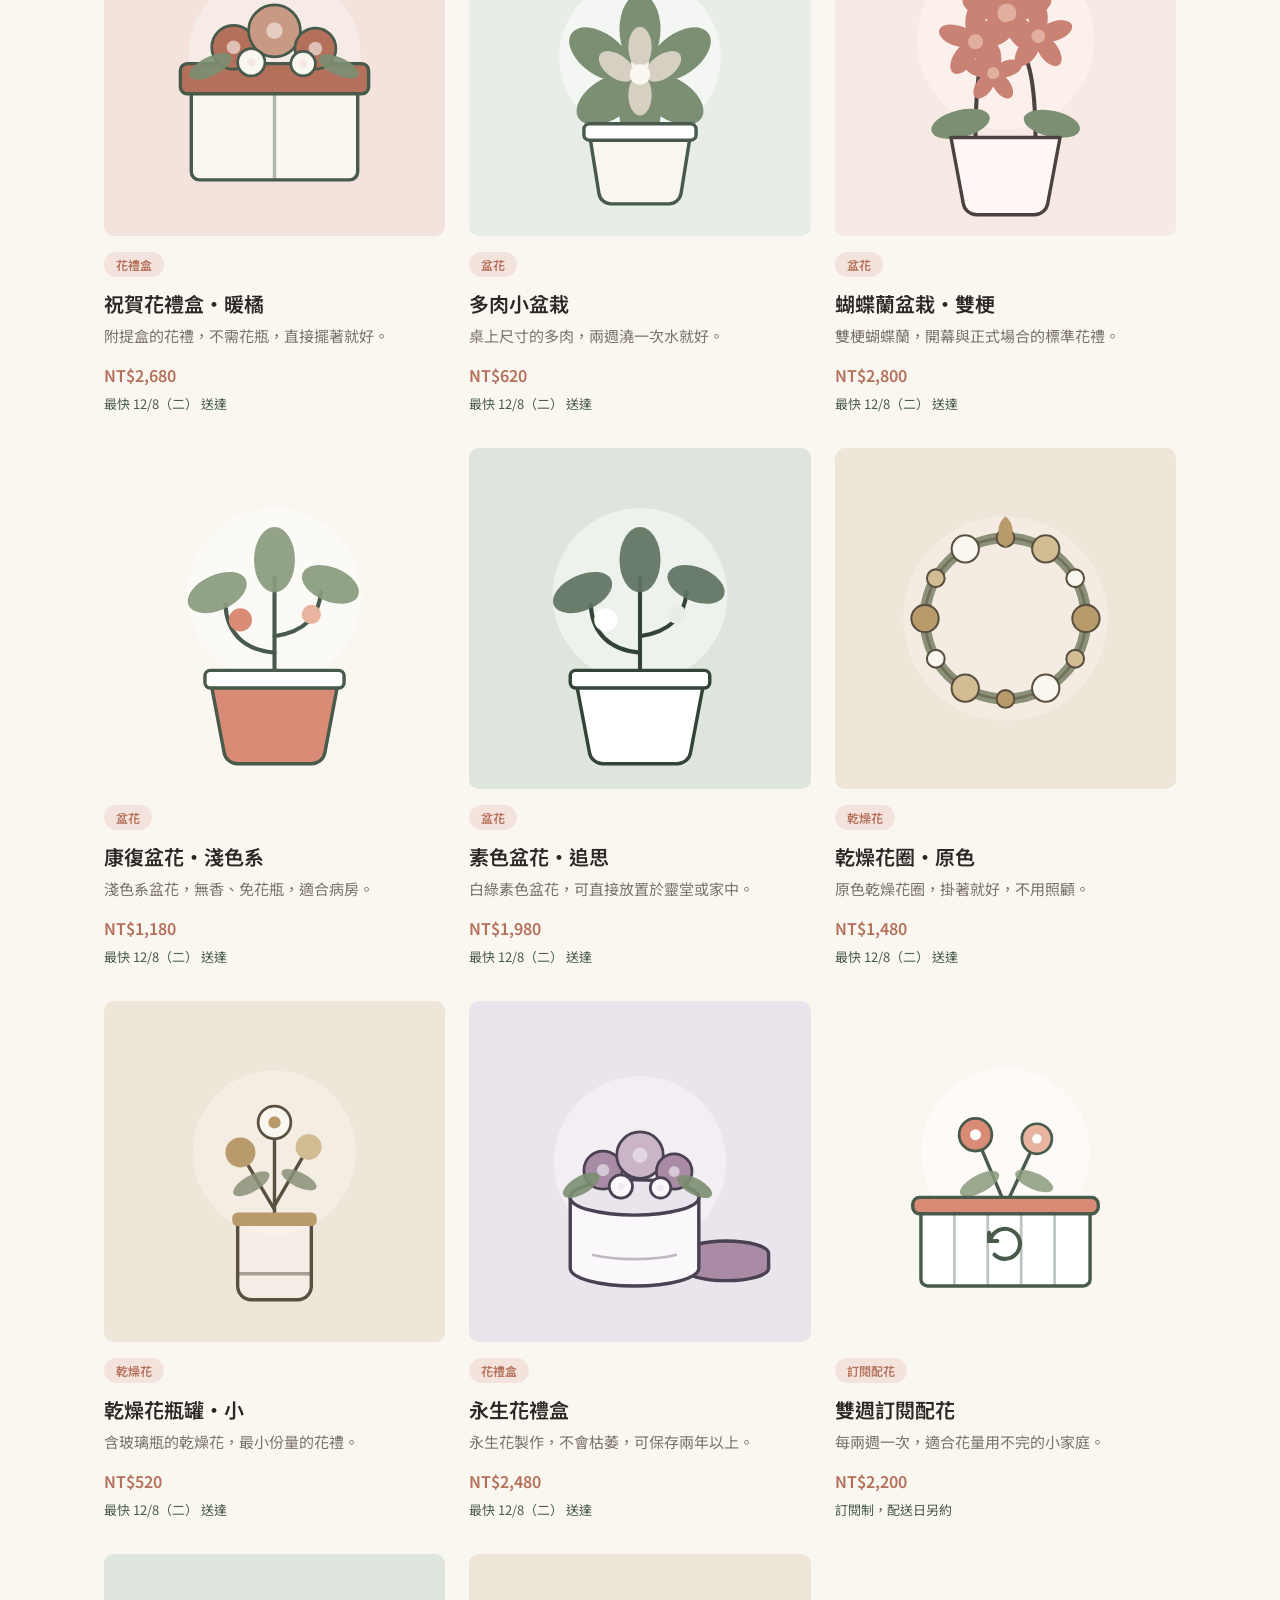
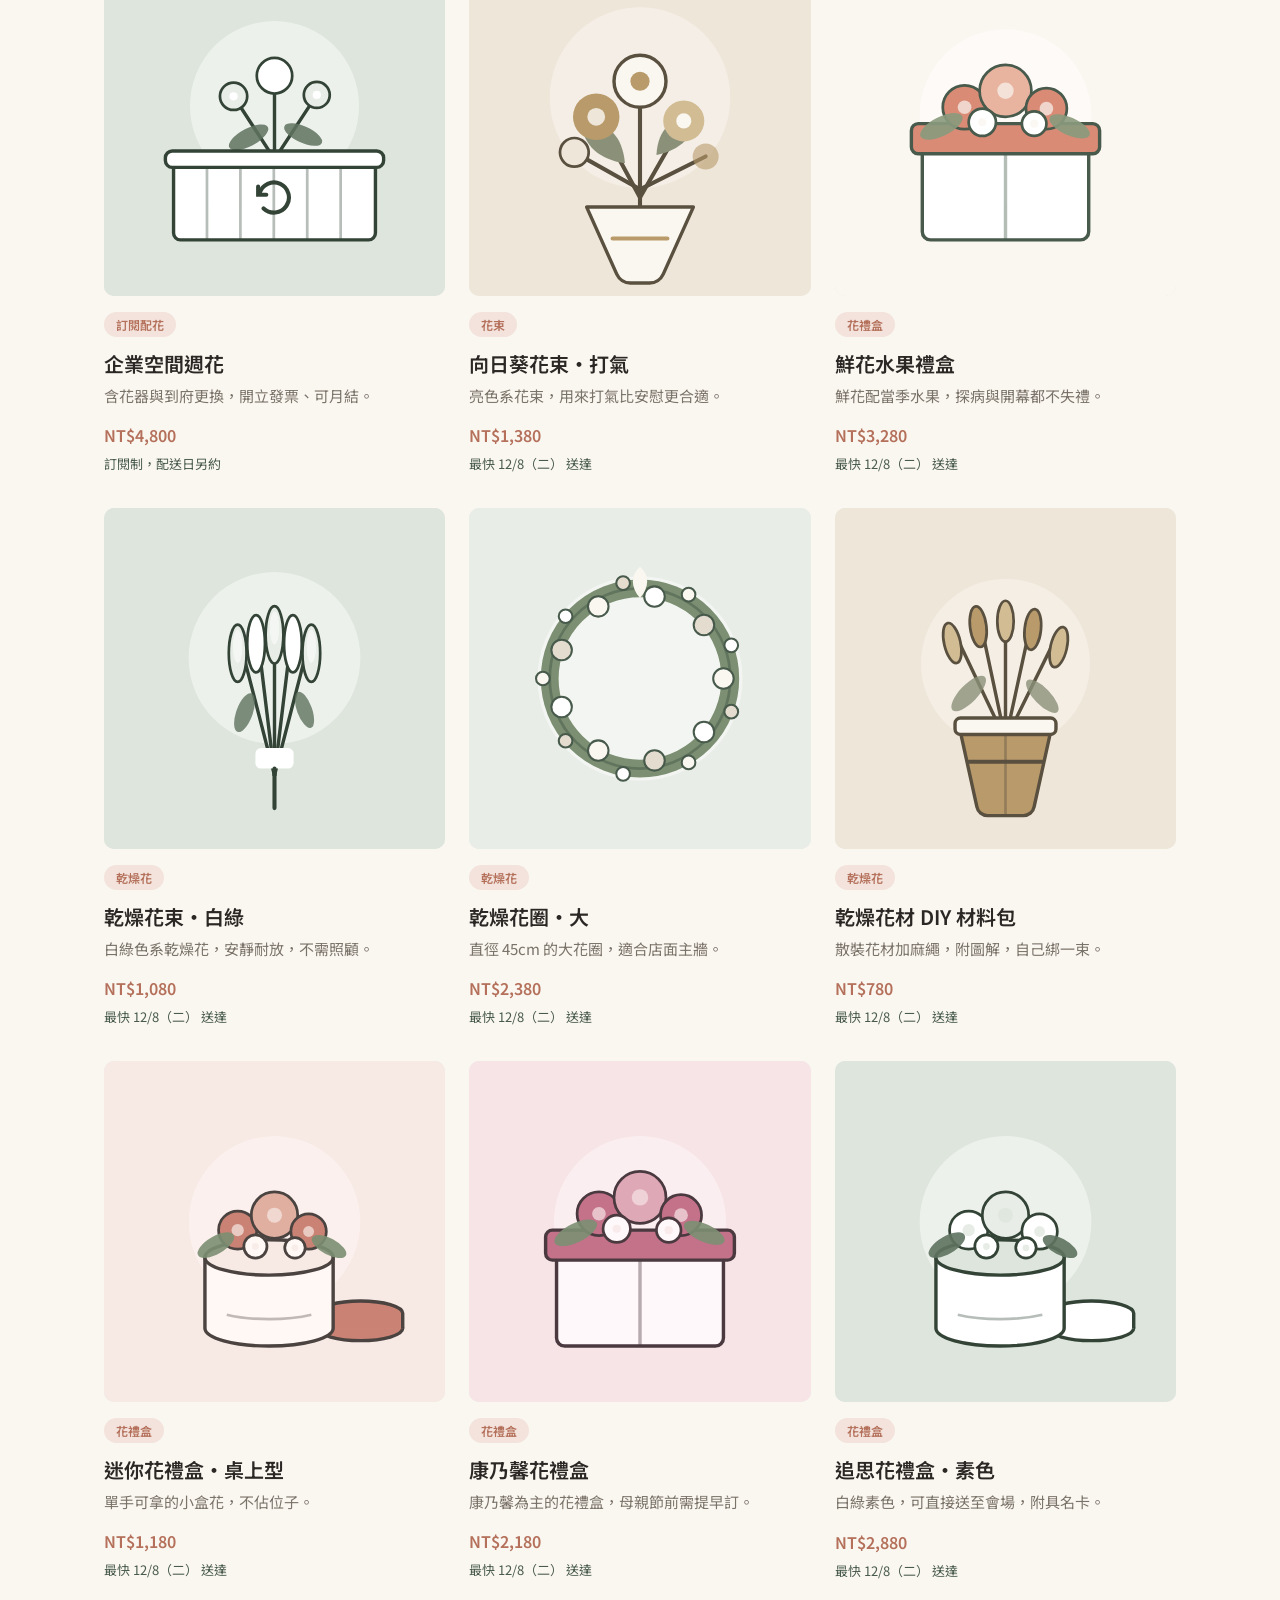
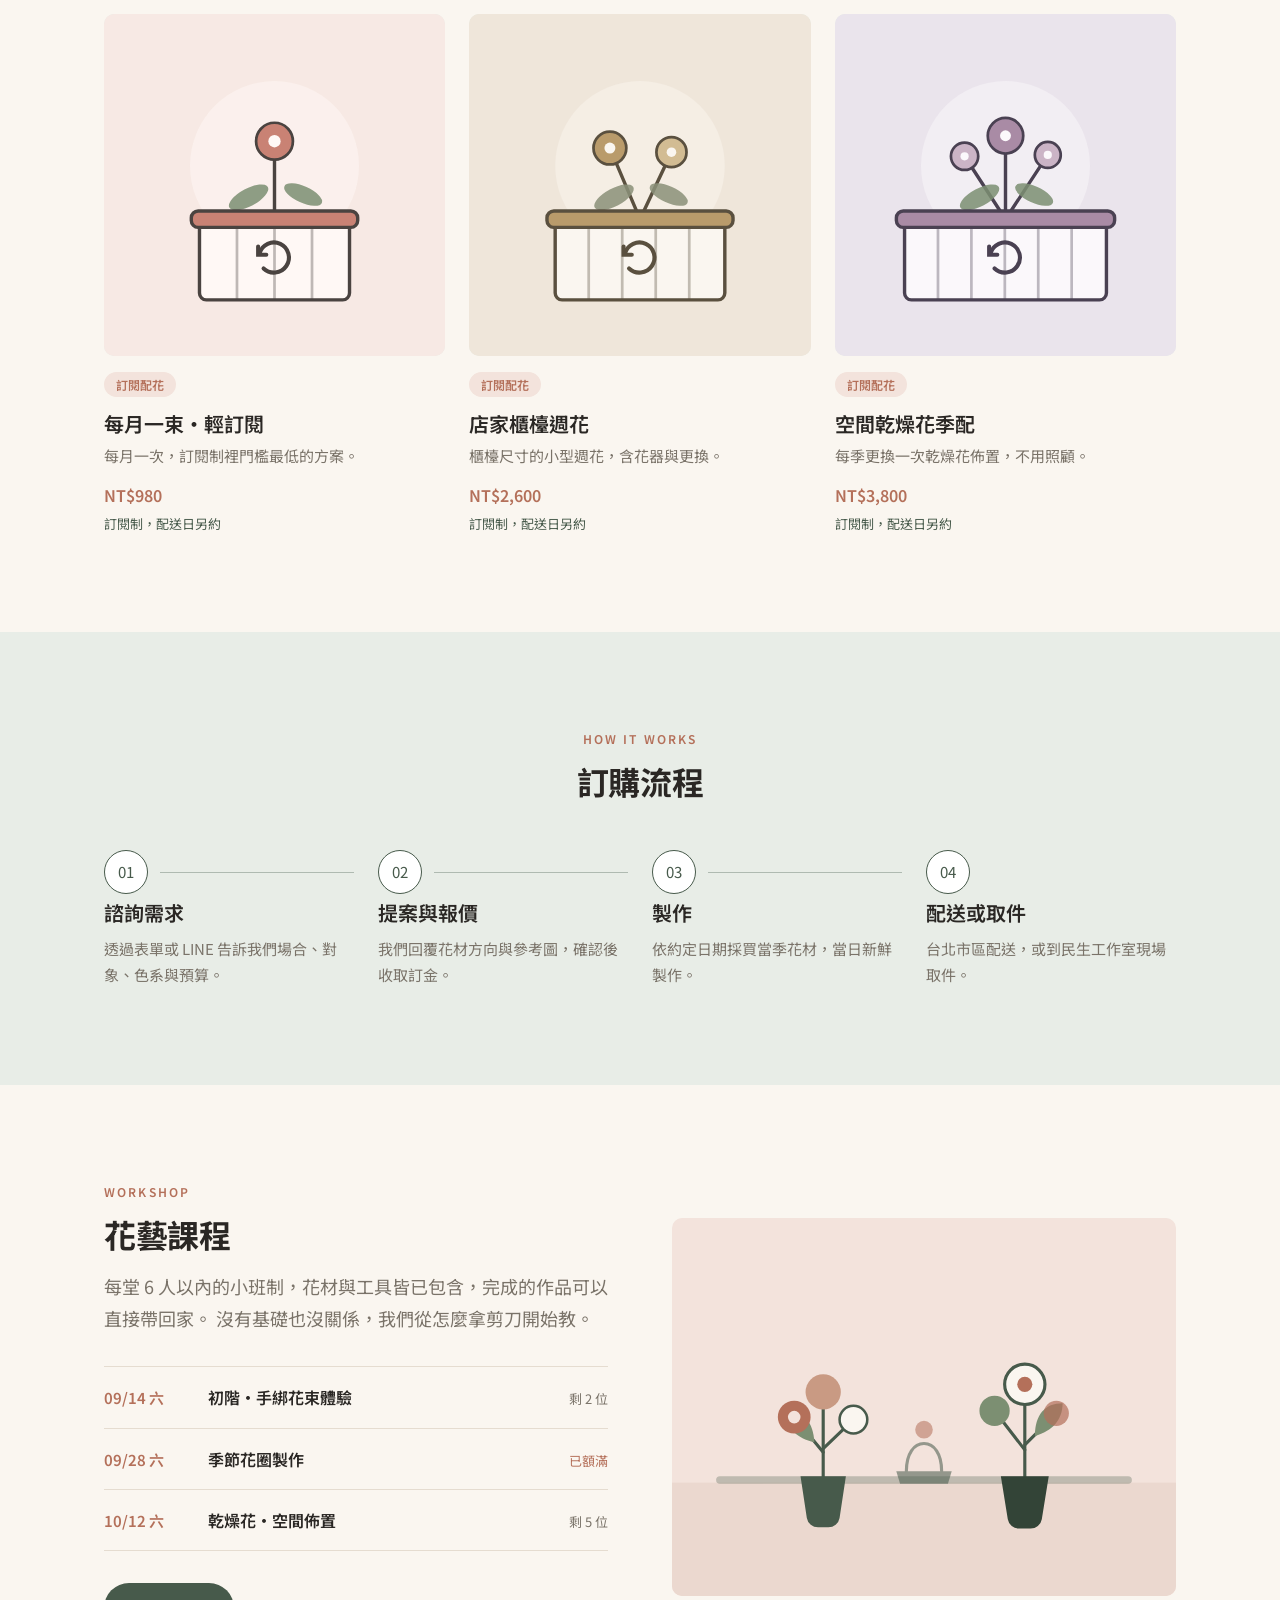
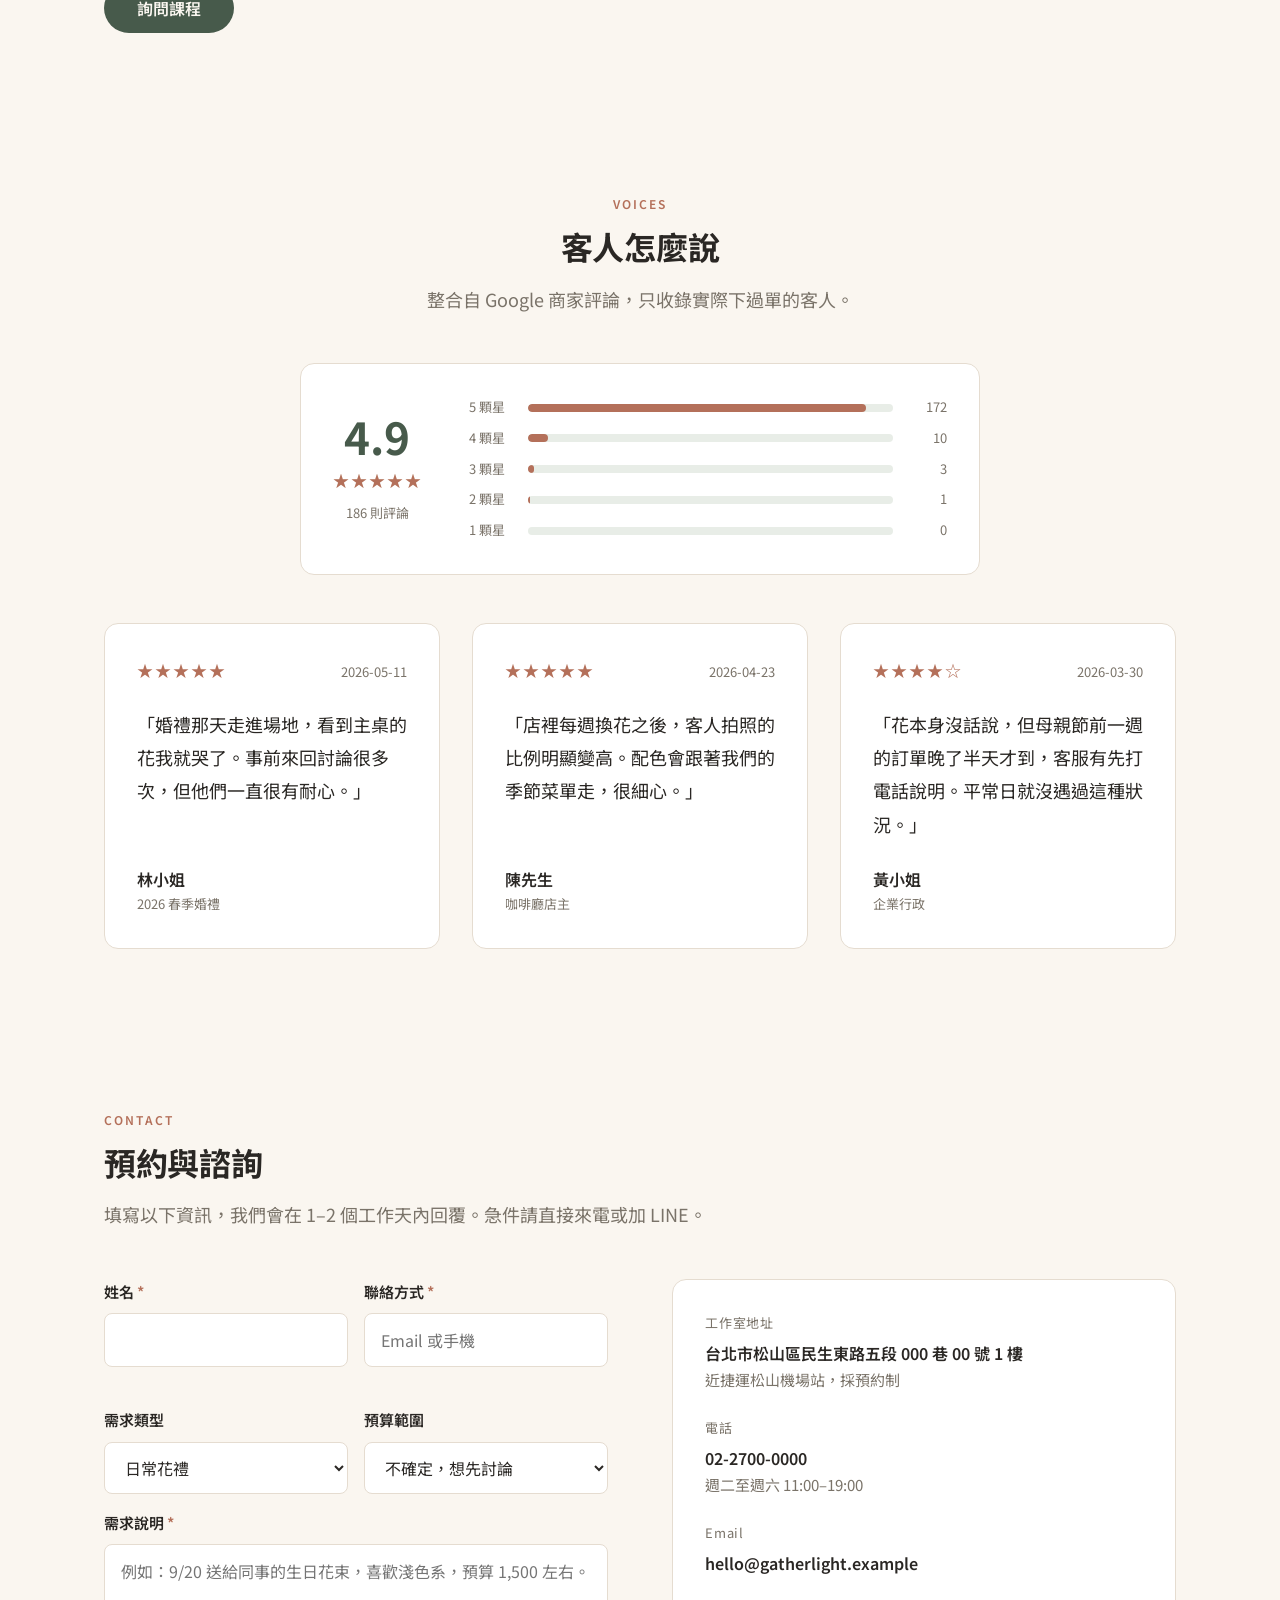
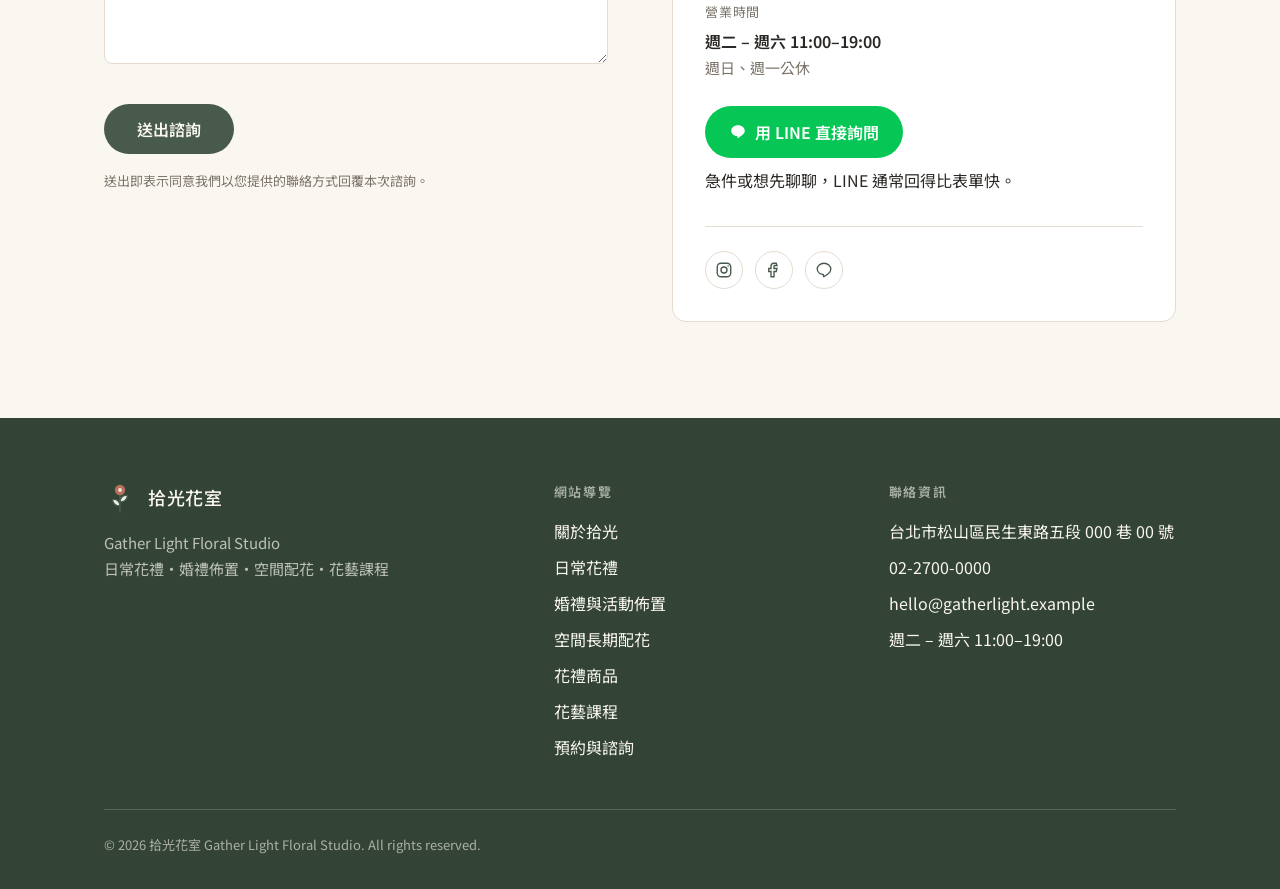
==== commit c59790b6: "Level every 商品類型 to six products The last commit fixed the occasion axis but left the type axis lops" ====
--- a/index.html
+++ b/index.html
@@ -527,6 +527,96 @@
         <p class="product__desc">鮮花配當季水果，探病與開幕都不失禮。</p>
         <p class="product__price">NT$3,280</p>
       </article>
+
+      <article class="product reveal" data-id="dried-white-bunch" data-lead="0" data-occasion="farewell self" data-category="dried">
+        <div class="product__media">
+          <img src="assets/images/product-22.svg" alt="乾燥花束・白綠" width="500" height="500" loading="lazy">
+        </div>
+        <span class="product__tag">乾燥花</span>
+        <h3 class="product__name">乾燥花束・白綠</h3>
+        <p class="product__desc">白綠色系乾燥花，安靜耐放，不需照顧。</p>
+        <p class="product__price">NT$1,080</p>
+      </article>
+
+      <article class="product reveal" data-id="dried-wreath-large" data-lead="2" data-occasion="opening self" data-category="dried">
+        <div class="product__media">
+          <img src="assets/images/product-23.svg" alt="乾燥花圈・大" width="500" height="500" loading="lazy">
+        </div>
+        <span class="product__tag">乾燥花</span>
+        <h3 class="product__name">乾燥花圈・大</h3>
+        <p class="product__desc">直徑 45cm 的大花圈，適合店面主牆。</p>
+        <p class="product__price">NT$2,380</p>
+      </article>
+
+      <article class="product reveal" data-id="dried-diy-kit" data-lead="0" data-occasion="self birthday" data-category="dried">
+        <div class="product__media">
+          <img src="assets/images/product-24.svg" alt="乾燥花材 DIY 材料包" width="500" height="500" loading="lazy">
+        </div>
+        <span class="product__tag">乾燥花</span>
+        <h3 class="product__name">乾燥花材 DIY 材料包</h3>
+        <p class="product__desc">散裝花材加麻繩，附圖解，自己綁一束。</p>
+        <p class="product__price">NT$780</p>
+      </article>
+
+      <article class="product reveal" data-id="mini-box" data-lead="0" data-occasion="birthday visit self" data-category="box">
+        <div class="product__media">
+          <img src="assets/images/product-25.svg" alt="迷你花禮盒・桌上型" width="500" height="500" loading="lazy">
+        </div>
+        <span class="product__tag">花禮盒</span>
+        <h3 class="product__name">迷你花禮盒・桌上型</h3>
+        <p class="product__desc">單手可拿的小盒花，不佔位子。</p>
+        <p class="product__price">NT$1,180</p>
+      </article>
+
+      <article class="product reveal" data-id="carnation-box" data-lead="1" data-occasion="birthday self" data-category="box">
+        <div class="product__media">
+          <img src="assets/images/product-26.svg" alt="康乃馨花禮盒" width="500" height="500" loading="lazy">
+        </div>
+        <span class="product__tag">花禮盒</span>
+        <h3 class="product__name">康乃馨花禮盒</h3>
+        <p class="product__desc">康乃馨為主的花禮盒，母親節前需提早訂。</p>
+        <p class="product__price">NT$2,180</p>
+      </article>
+
+      <article class="product reveal" data-id="memorial-box" data-lead="1" data-occasion="farewell" data-category="box">
+        <div class="product__media">
+          <img src="assets/images/product-27.svg" alt="追思花禮盒・素色" width="500" height="500" loading="lazy">
+        </div>
+        <span class="product__tag">花禮盒</span>
+        <h3 class="product__name">追思花禮盒・素色</h3>
+        <p class="product__desc">白綠素色，可直接送至會場，附具名卡。</p>
+        <p class="product__price">NT$2,880</p>
+      </article>
+
+      <article class="product reveal" data-id="subscription-monthly" data-lead="sub" data-occasion="self" data-category="subscription">
+        <div class="product__media">
+          <img src="assets/images/product-28.svg" alt="每月一束・輕訂閱" width="500" height="500" loading="lazy">
+        </div>
+        <span class="product__tag">訂閱配花</span>
+        <h3 class="product__name">每月一束・輕訂閱</h3>
+        <p class="product__desc">每月一次，訂閱制裡門檻最低的方案。</p>
+        <p class="product__price">NT$980</p>
+      </article>
+
+      <article class="product reveal" data-id="subscription-shop" data-lead="sub" data-occasion="opening self" data-category="subscription">
+        <div class="product__media">
+          <img src="assets/images/product-29.svg" alt="店家櫃檯週花" width="500" height="500" loading="lazy">
+        </div>
+        <span class="product__tag">訂閱配花</span>
+        <h3 class="product__name">店家櫃檯週花</h3>
+        <p class="product__desc">櫃檯尺寸的小型週花，含花器與更換。</p>
+        <p class="product__price">NT$2,600</p>
+      </article>
+
+      <article class="product reveal" data-id="subscription-dried" data-lead="sub" data-occasion="opening self" data-category="subscription">
+        <div class="product__media">
+          <img src="assets/images/product-30.svg" alt="空間乾燥花季配" width="500" height="500" loading="lazy">
+        </div>
+        <span class="product__tag">訂閱配花</span>
+        <h3 class="product__name">空間乾燥花季配</h3>
+        <p class="product__desc">每季更換一次乾燥花佈置，不用照顧。</p>
+        <p class="product__price">NT$3,800</p>
+      </article>
     </div>
 
     <p class="empty-state" id="emptyState" hidden>此分類目前沒有商品，歡迎直接與我們聯絡。</p>
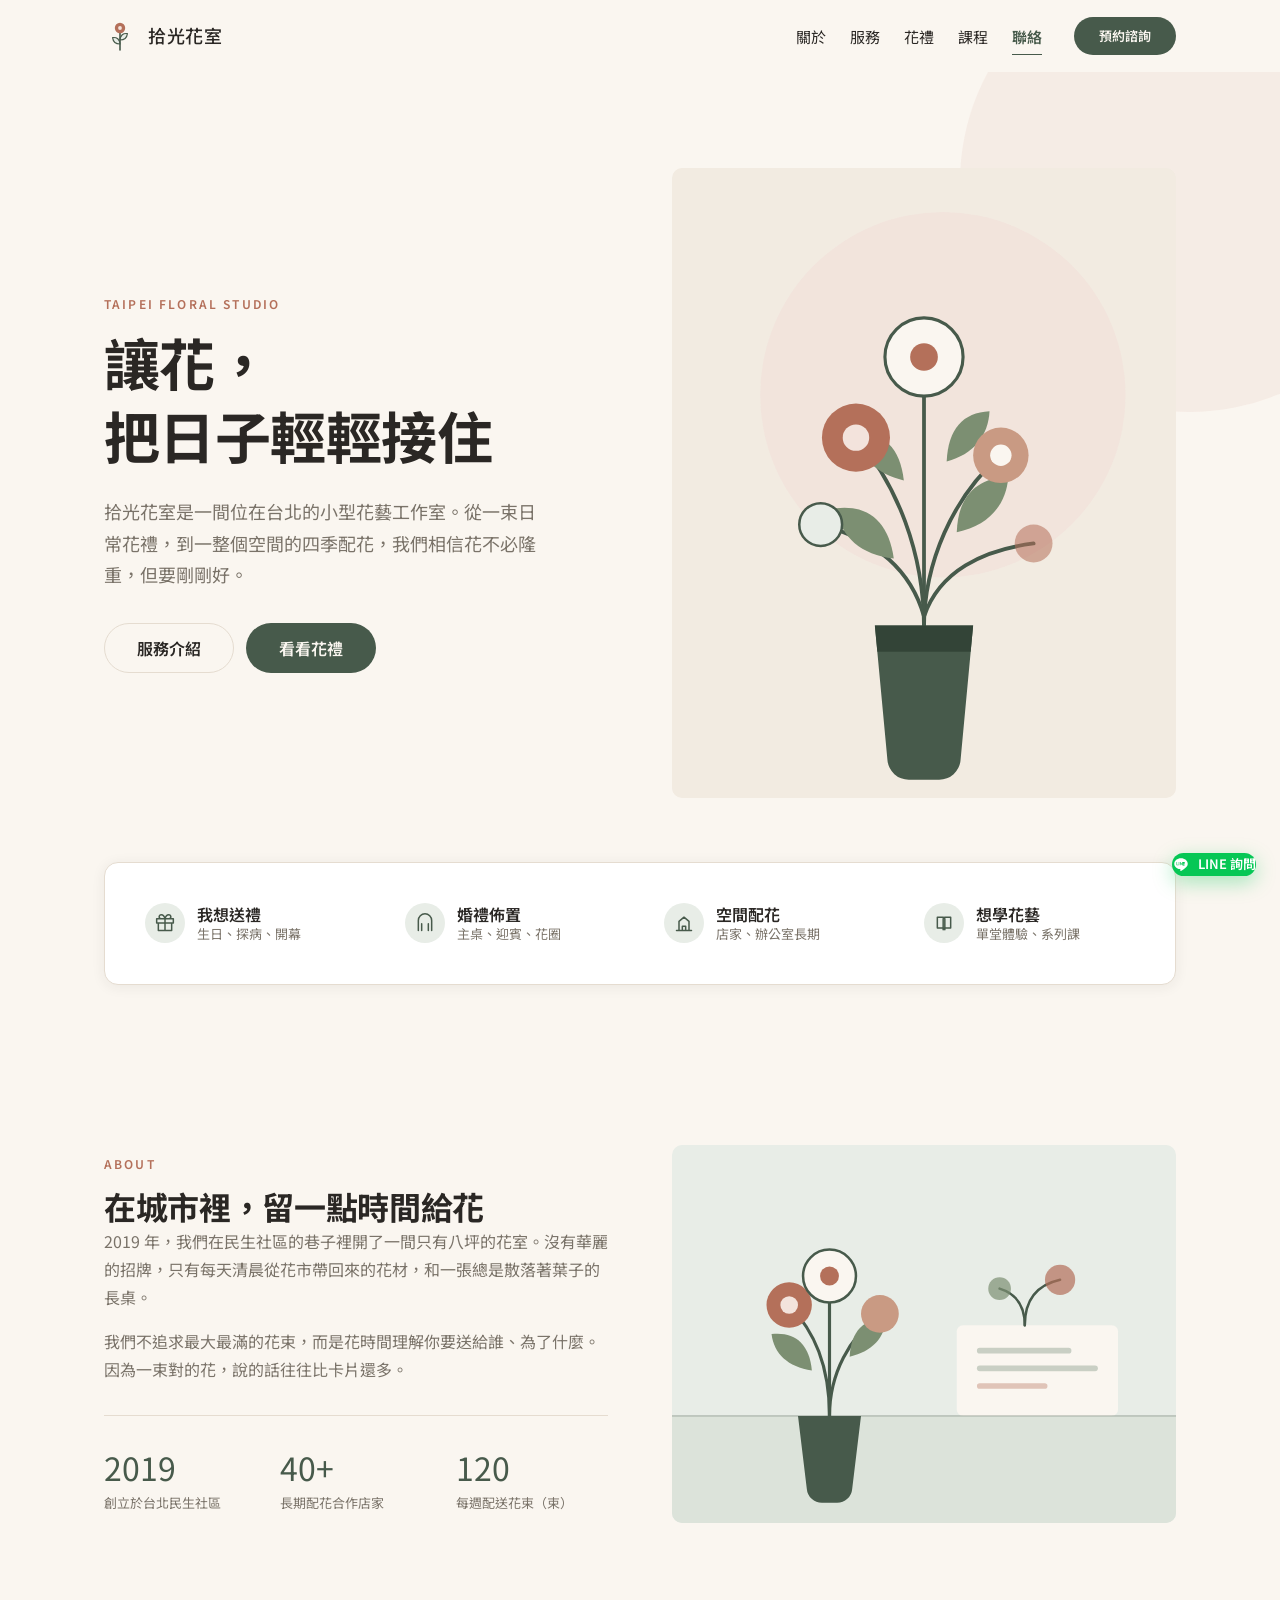
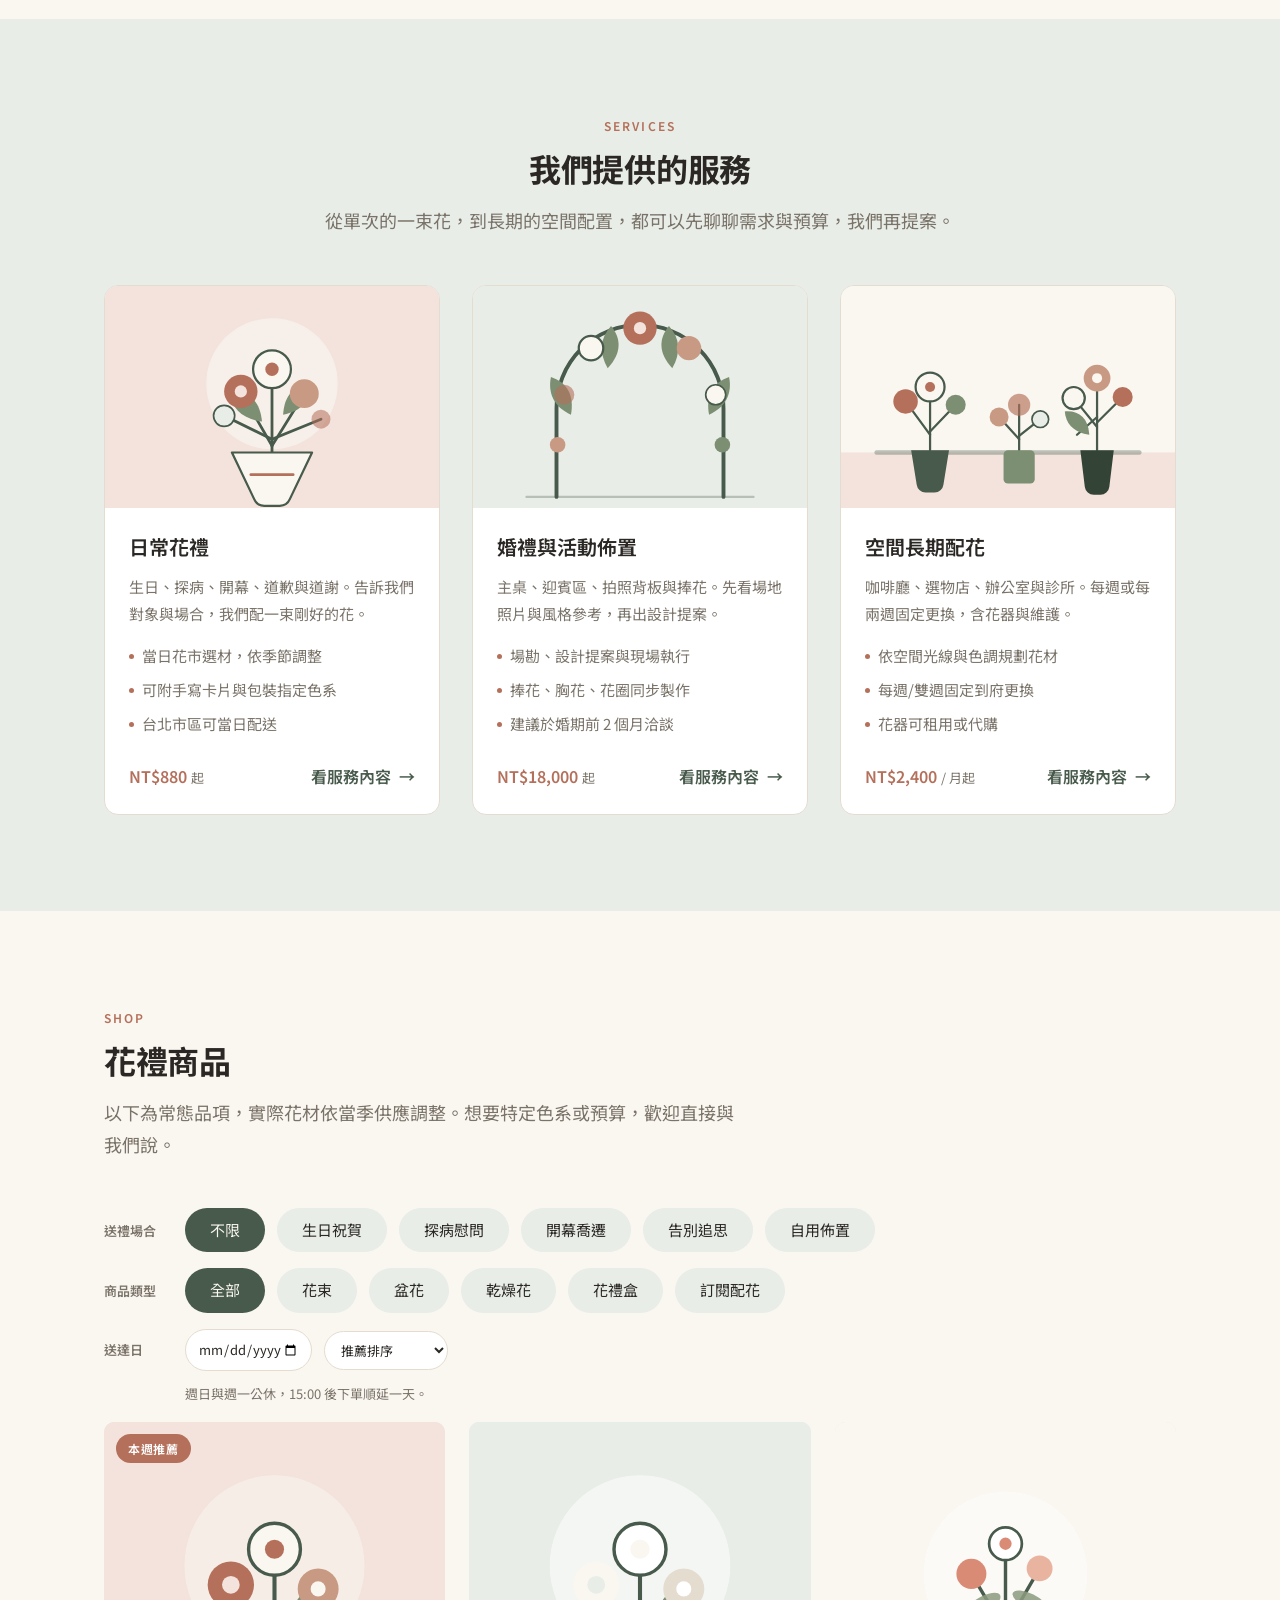
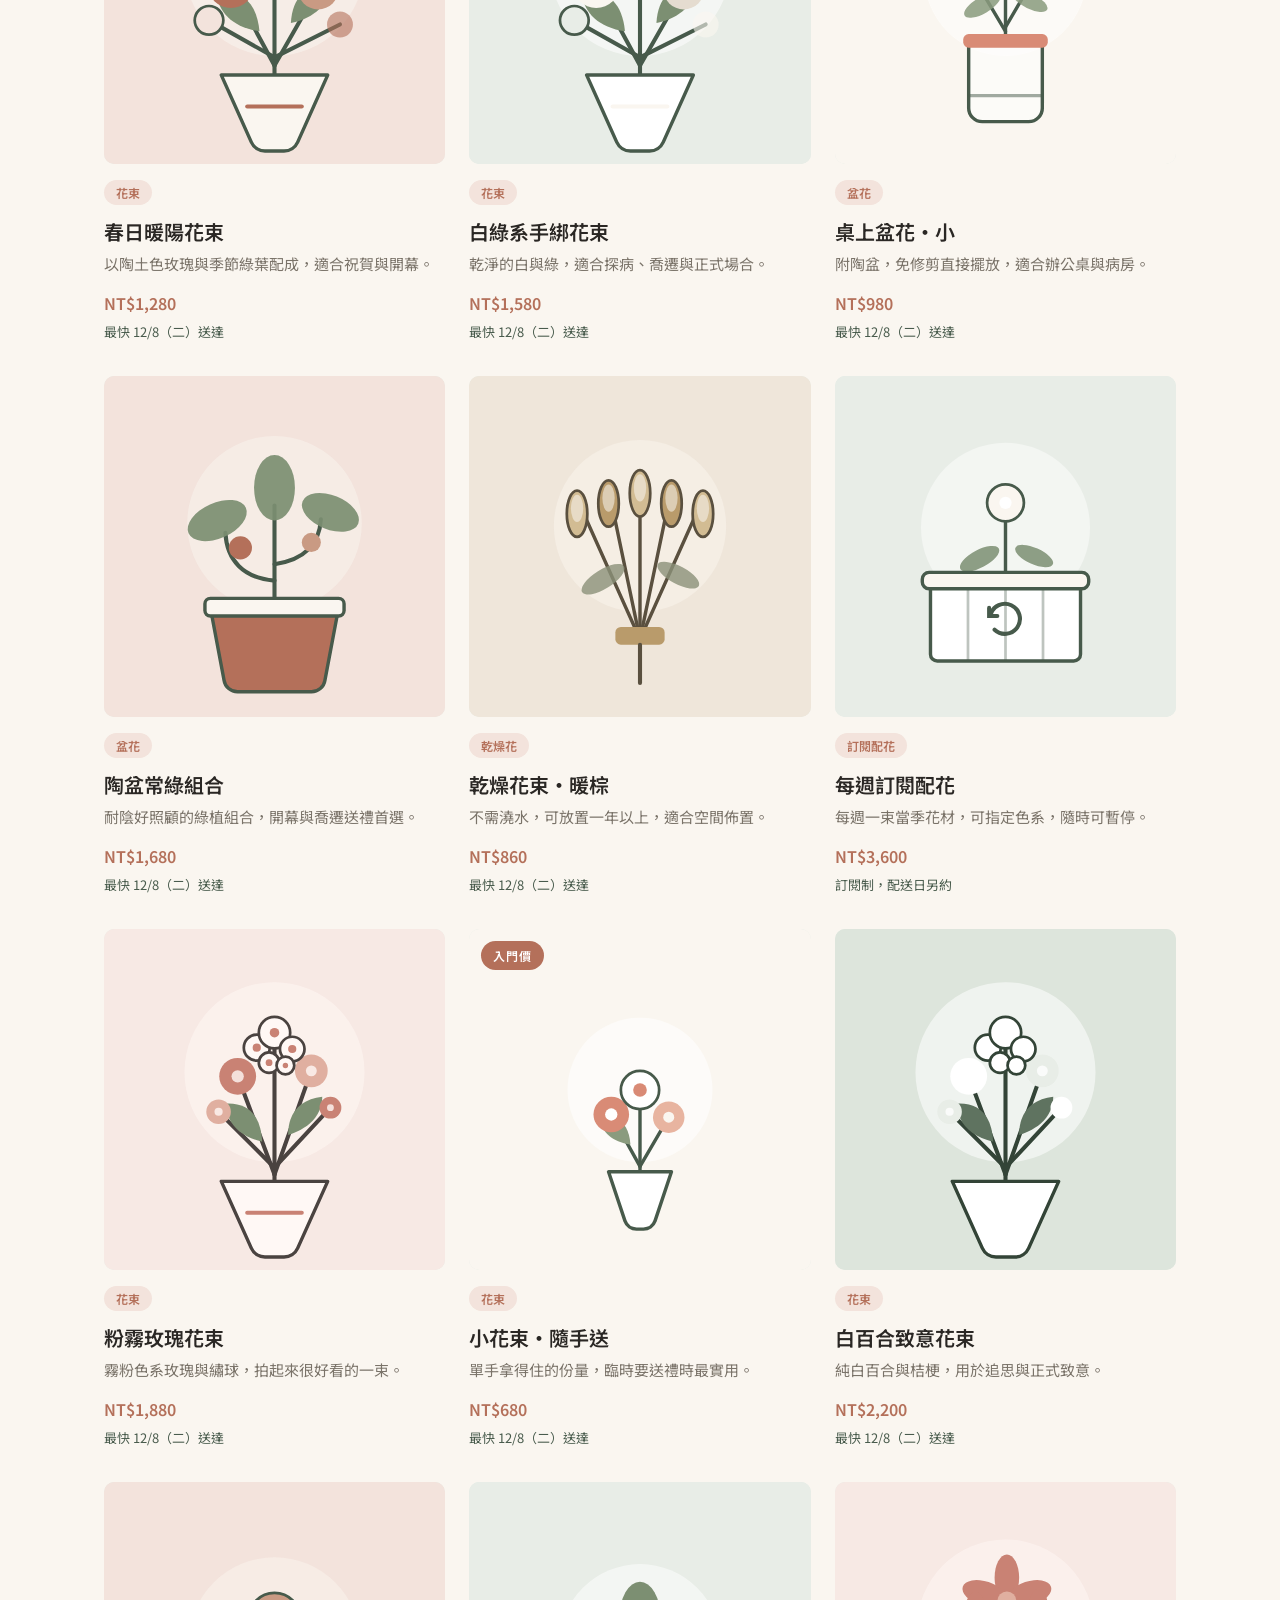
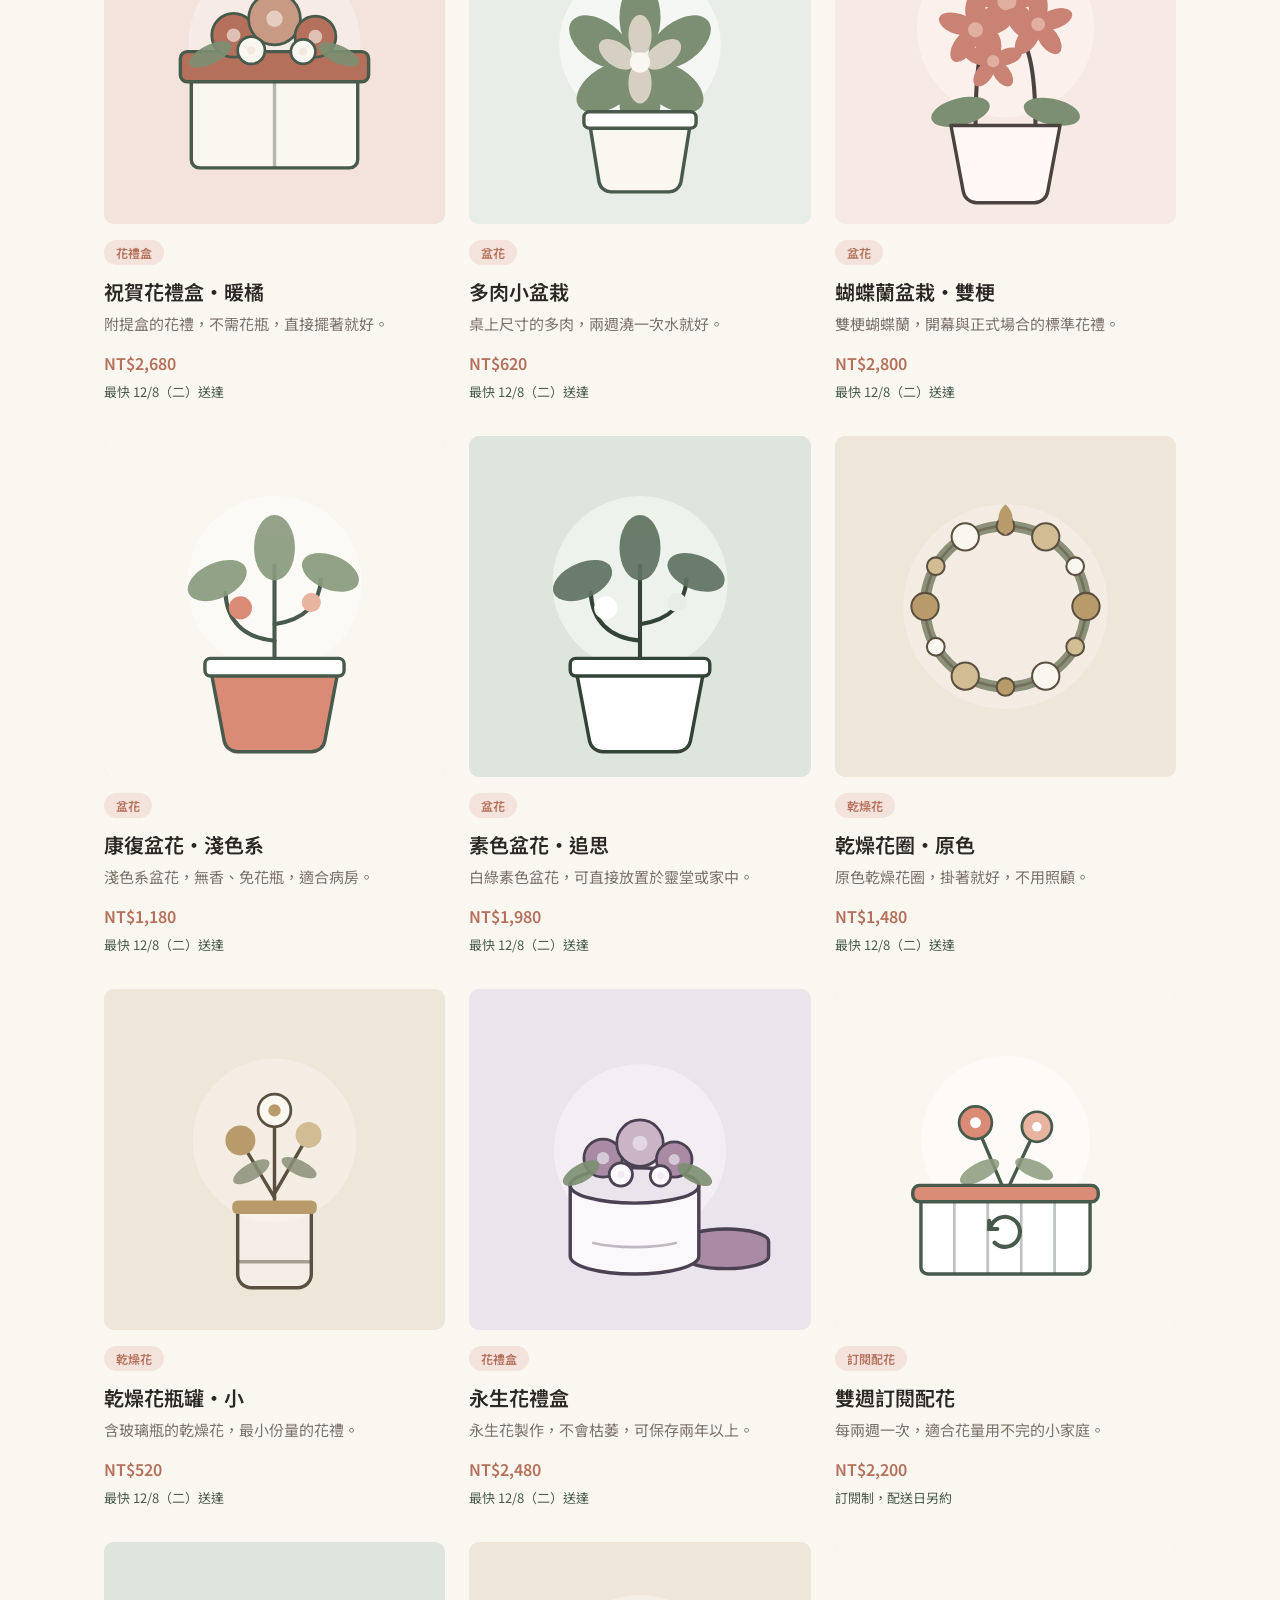
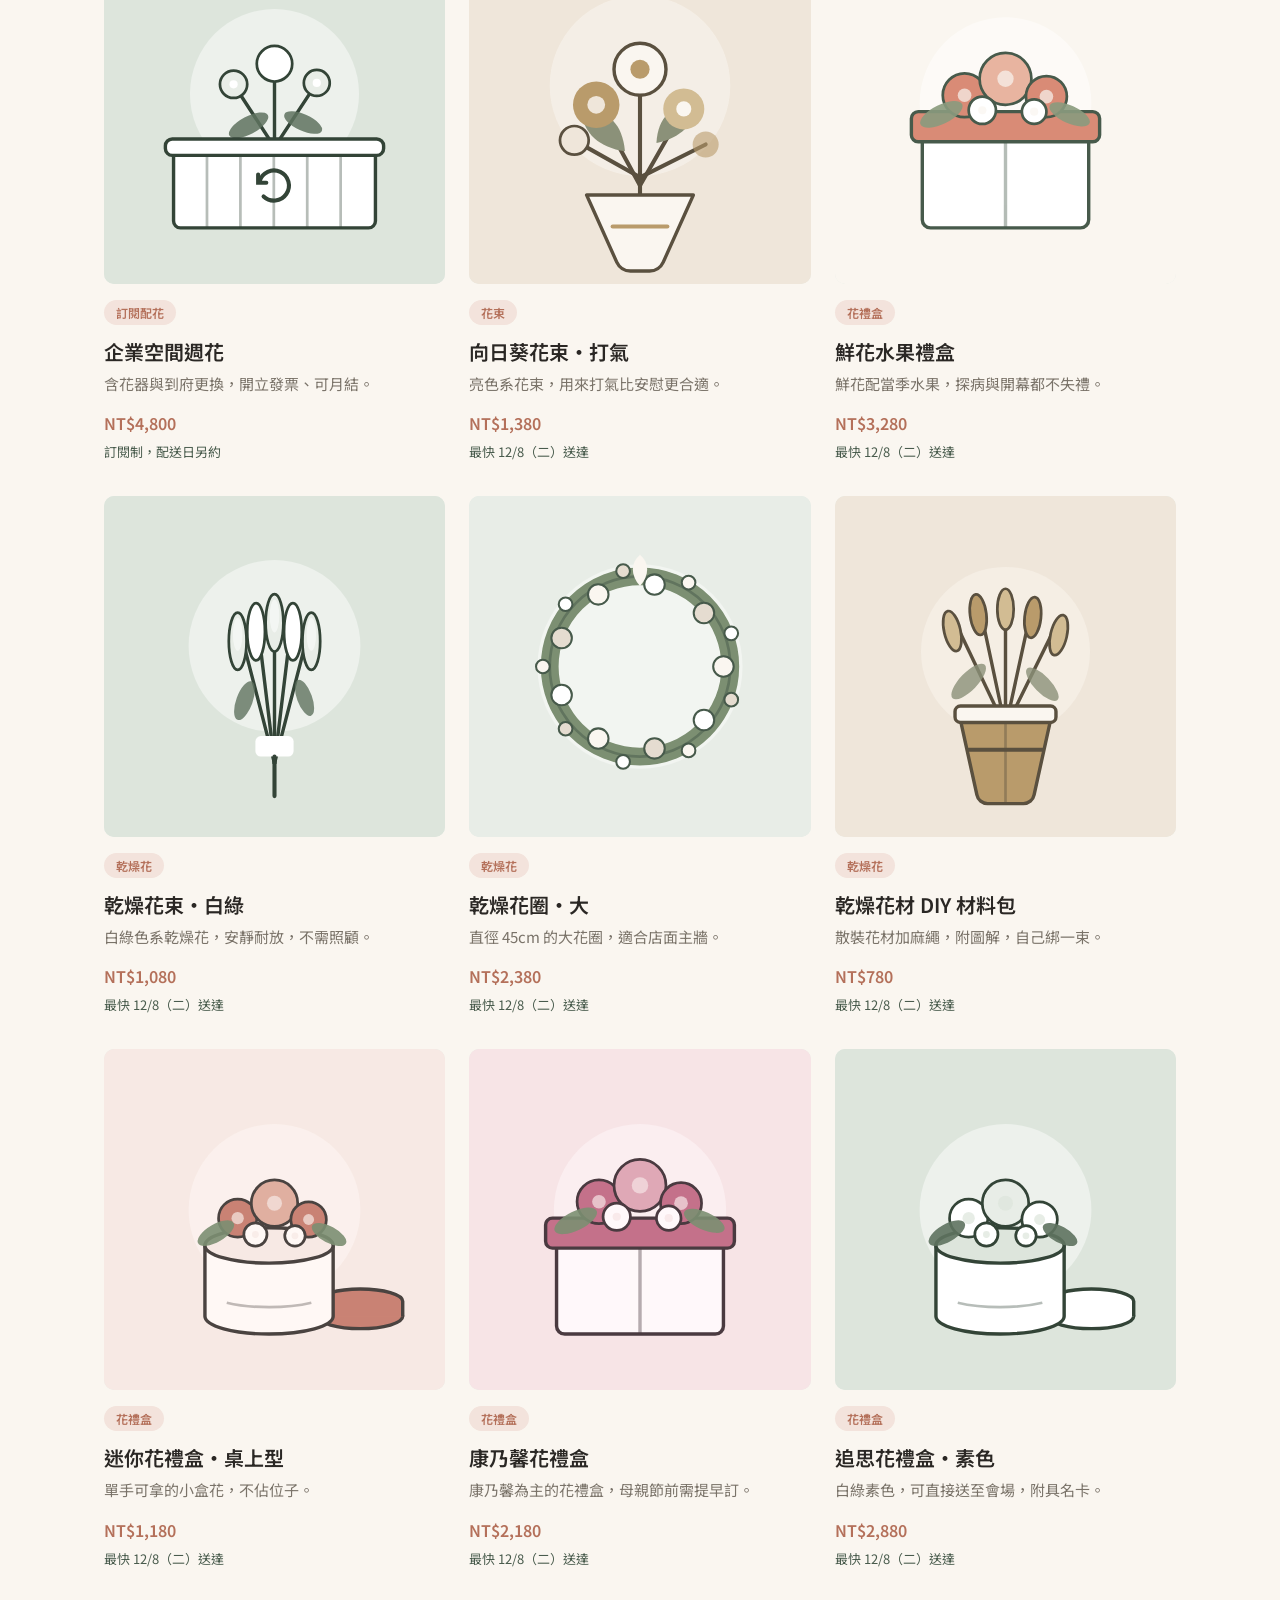
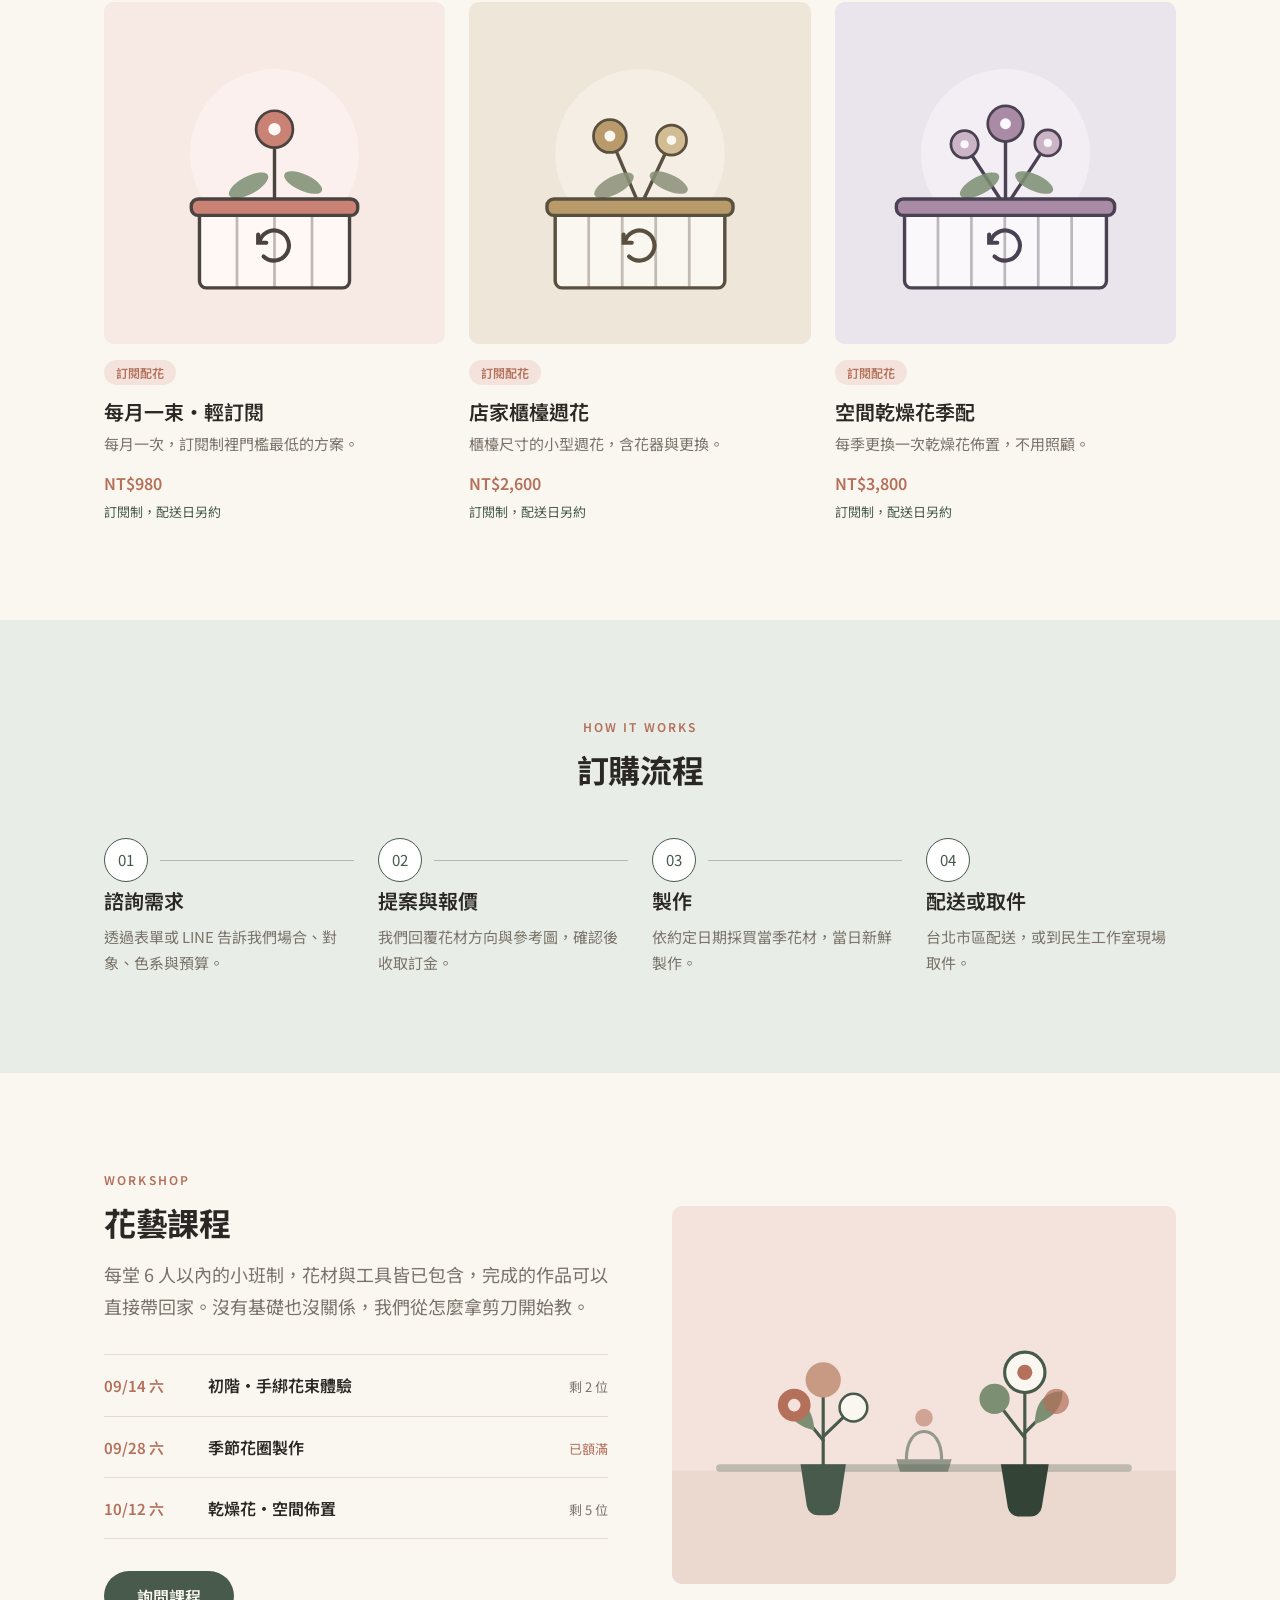
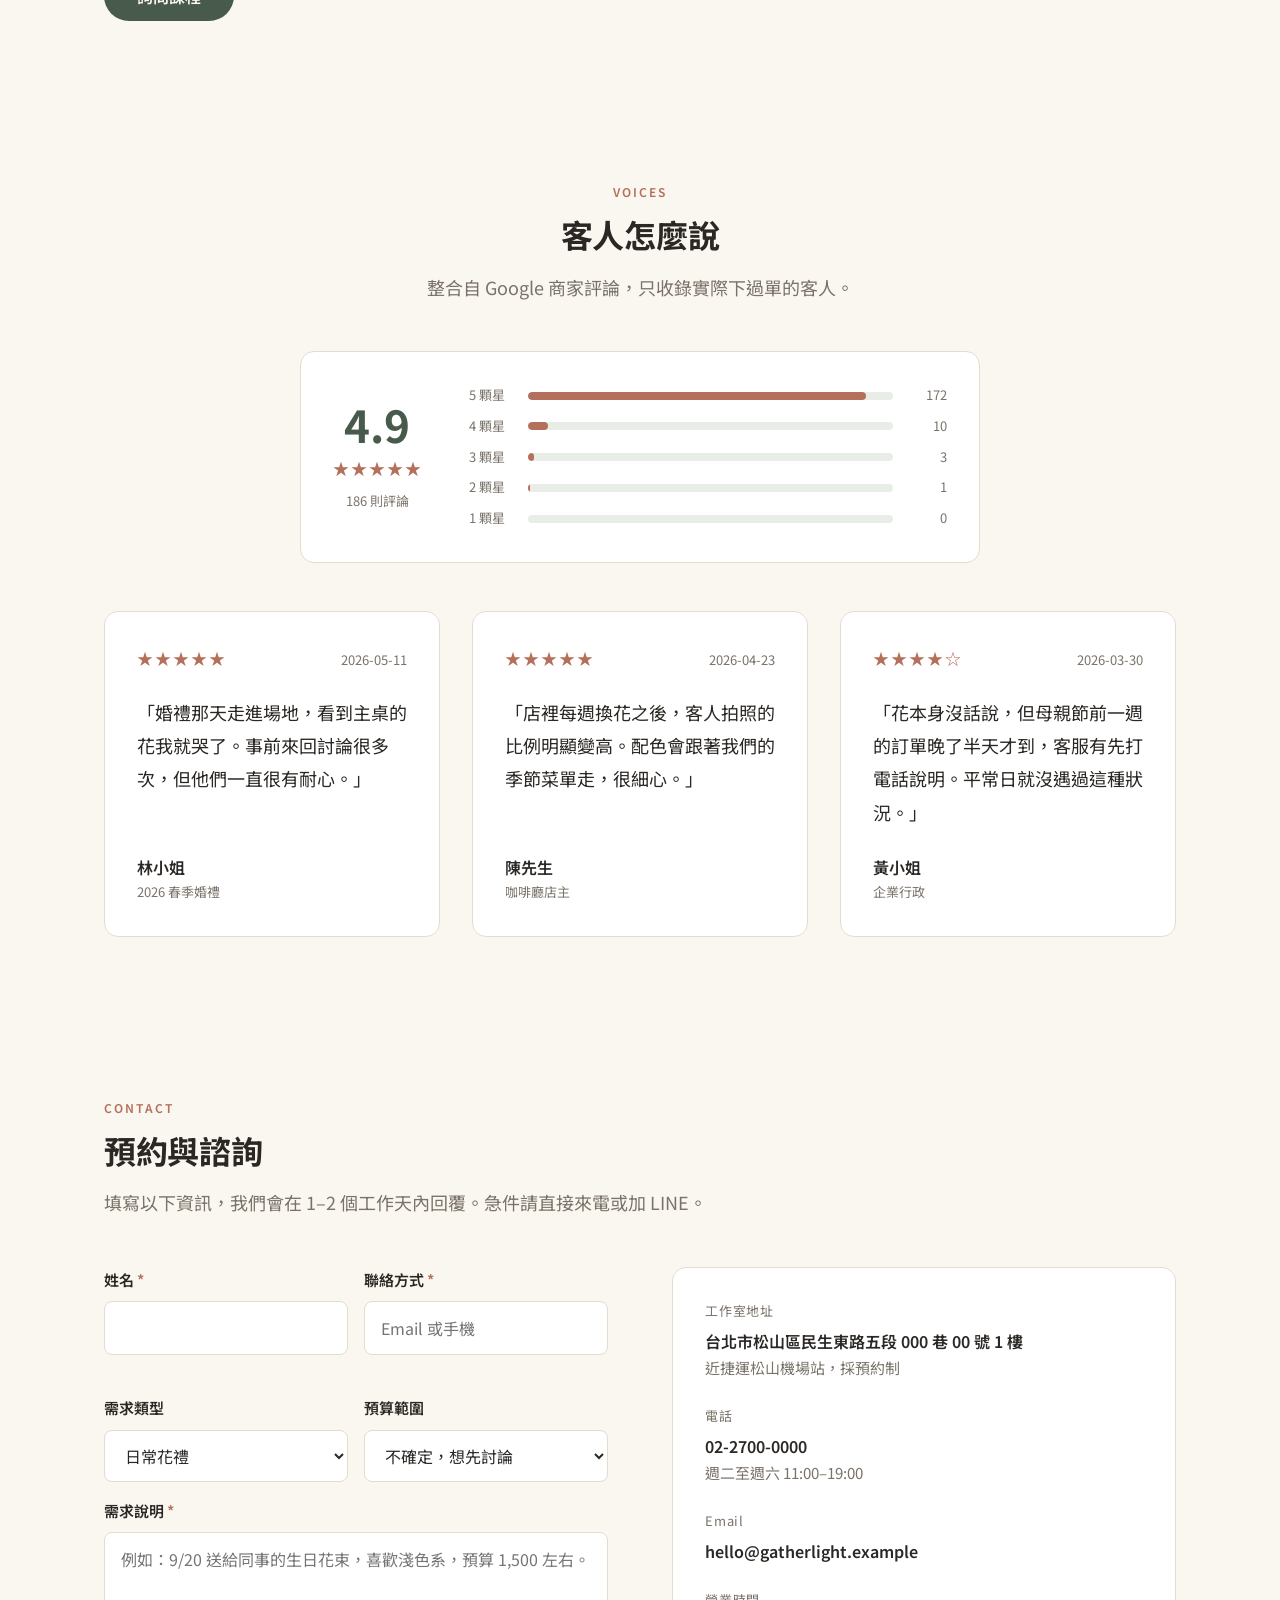
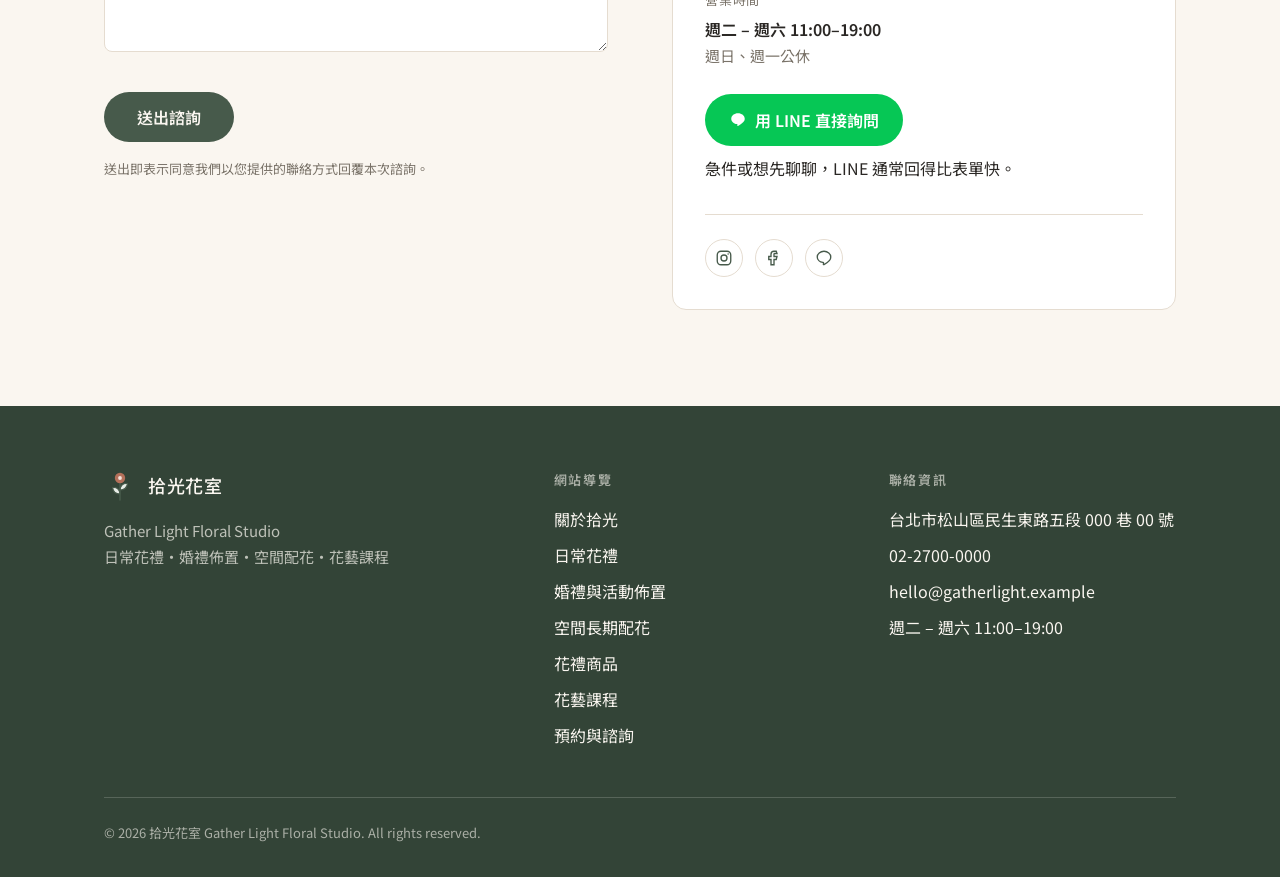
==== commit 25da1a34: "Reset dd, close up broken Chinese sentences, swap the hero buttons The stats under the About copy we" ====
--- a/index.html
+++ b/index.html
@@ -118,12 +118,11 @@
       <span class="eyebrow">Taipei Floral Studio</span>
       <h1 class="hero__title">讓花，<br>把日子輕輕接住</h1>
       <p class="lede hero__lede">
-        拾光花室是一間位在台北的小型花藝工作室。從一束日常花禮，到一整個空間的四季配花，
-        我們相信花不必隆重，但要剛剛好。
+        拾光花室是一間位在台北的小型花藝工作室。從一束日常花禮，到一整個空間的四季配花，我們相信花不必隆重，但要剛剛好。
       </p>
       <div class="hero__actions">
+        <a class="btn btn--ghost" href="#services">服務介紹</a>
         <a class="btn btn--primary" href="#products">看看花禮</a>
-        <a class="btn btn--ghost" href="#services">服務介紹</a>
       </div>
     </div>
     <div class="hero__media split__media">
@@ -184,12 +183,10 @@
       <span class="eyebrow">About</span>
       <h2 id="about-title">在城市裡，留一點時間給花</h2>
       <p>
-        2019 年，我們在民生社區的巷子裡開了一間只有八坪的花室。
-        沒有華麗的招牌，只有每天清晨從花市帶回來的花材，和一張總是散落著葉子的長桌。
+        2019 年，我們在民生社區的巷子裡開了一間只有八坪的花室。沒有華麗的招牌，只有每天清晨從花市帶回來的花材，和一張總是散落著葉子的長桌。
       </p>
       <p>
-        我們不追求最大最滿的花束，而是花時間理解你要送給誰、為了什麼。
-        因為一束對的花，說的話往往比卡片還多。
+        我們不追求最大最滿的花束，而是花時間理解你要送給誰、為了什麼。因為一束對的花，說的話往往比卡片還多。
       </p>
       <dl class="stats">
         <div>
@@ -661,8 +658,7 @@
       <span class="eyebrow">Workshop</span>
       <h2 id="course-title">花藝課程</h2>
       <p class="lede" style="margin-top:var(--s-4)">
-        每堂 6 人以內的小班制，花材與工具皆已包含，完成的作品可以直接帶回家。
-        沒有基礎也沒關係，我們從怎麼拿剪刀開始教。
+        每堂 6 人以內的小班制，花材與工具皆已包含，完成的作品可以直接帶回家。沒有基礎也沒關係，我們從怎麼拿剪刀開始教。
       </p>
 
       <ul class="course-list" style="margin-top:var(--s-8)">
--- a/styles/base.css
+++ b/styles/base.css
@@ -23,7 +23,11 @@
   overflow-x: hidden;
 }
 
-h1, h2, h3, h4, p, figure, blockquote, ul, ol, dl { margin: 0; }
+/* `dd` belongs in this list: the UA default gives it margin-inline-start: 40px,
+   which indents any definition list out of alignment with the prose above it
+   and takes 40px off the width its content has to wrap in — enough to break a
+   nine-character label onto a second line and strand one character there. */
+h1, h2, h3, h4, p, figure, blockquote, ul, ol, dl, dd { margin: 0; }
 ul, ol { padding: 0; list-style: none; }
 
 /* 700 rather than the 500 the serif used: at the same optical size a sans face
--- a/styles/components.css
+++ b/styles/components.css
@@ -123,15 +123,23 @@
   border-radius: 8px;
 }
 .nav-toggle:hover { background: var(--c-moss-soft); }
-.nav-toggle span {
+
+/* `:not(.sr-only)` matters: the button also holds a screen-reader label span,
+   and `.nav-toggle span` (0,1,1) outweighs `.sr-only` (0,1,0). Unscoped, these
+   rules overrode the label's `position: absolute` to `relative` — and `clip`
+   only applies to absolutely positioned boxes, so the clip meant to hide it
+   became inert and the label was painted as a fourth bar sitting beside the
+   icon. Scoping keeps the visual burger to the one span that is decoration. */
+.nav-toggle > span:not(.sr-only) {
   position: relative;
   display: block;
+  flex: none;
   width: 20px; height: 1.5px;
   background: var(--c-ink);
   transition: background var(--t-fast);
 }
-.nav-toggle span::before,
-.nav-toggle span::after {
+.nav-toggle > span:not(.sr-only)::before,
+.nav-toggle > span:not(.sr-only)::after {
   content: "";
   position: absolute;
   left: 0;
@@ -139,12 +147,35 @@
   background: var(--c-ink);
   transition: transform var(--t-base);
 }
-.nav-toggle span::before { top: -6px; }
-.nav-toggle span::after  { top: 6px; }
-
-.nav-toggle[aria-expanded="true"] span { background: transparent; }
-.nav-toggle[aria-expanded="true"] span::before { transform: translateY(6px) rotate(45deg); }
-.nav-toggle[aria-expanded="true"] span::after  { transform: translateY(-6px) rotate(-45deg); }
+.nav-toggle > span:not(.sr-only)::before { top: -6px; }
+.nav-toggle > span:not(.sr-only)::after  { top: 6px; }
+
+.nav-toggle[aria-expanded="true"] > span:not(.sr-only) { background: transparent; }
+.nav-toggle[aria-expanded="true"] > span:not(.sr-only)::before {
+  transform: translateY(6px) rotate(45deg);
+}
+.nav-toggle[aria-expanded="true"] > span:not(.sr-only)::after {
+  transform: translateY(-6px) rotate(-45deg);
+}
+
+/* Injected by main.js, so it only exists where the panel can actually open.
+   z-index sits under the sticky header (50) and over everything else: the
+   panel is a child of the header, so it stays lit while the page dims.
+
+   Deliberately no `visibility` here — it is inherited, and under
+   prefers-reduced-motion the global 0.01ms transition would start one on
+   every descendant. opacity + pointer-events does the same job with nothing
+   to inherit. */
+.nav-scrim {
+  display: none;
+  position: fixed;
+  inset: 0;
+  z-index: 40;
+  background: rgba(38, 34, 30, 0.38);
+  opacity: 0;
+  pointer-events: none;
+  transition: opacity var(--t-base);
+}
 
 /* ------------------------------------------------------------------- Hero */
 .hero {
@@ -738,10 +769,20 @@
     background: var(--c-paper);
     border-top: 1px solid var(--c-line);
     box-shadow: var(--sh-header);
+    /* A phone in landscape is barely taller than the panel. Without a ceiling
+       the last links run off the bottom, and because the panel is anchored to
+       a sticky header the page cannot be scrolled to reach them. `contain`
+       stops the panel's own scroll from chaining to the page behind it. */
+    max-height: calc(100vh - var(--header-h));
+    max-height: calc(100dvh - var(--header-h));
+    overflow-y: auto;
+    overscroll-behavior: contain;
     /* Collapsed by default on mobile; JS toggles [data-open]. */
     display: none;
   }
   .nav[data-open="true"] { display: flex; }
+  .nav-scrim { display: block; }
+  .nav-scrim[data-open] { opacity: 1; pointer-events: auto; }
   .nav__list { flex-direction: column; gap: 0; }
   .nav__link {
     display: block;
@@ -939,6 +980,27 @@
   padding: var(--s-6);
   visibility: hidden;
 }
+
+/* `visibility` here is a gate, not an animation: it decides whether the dialog
+   can be focused at all, so it has to apply on the tick the attribute changes.
+
+   Under prefers-reduced-motion it didn't. base.css sets
+   `transition-duration: 0.01ms !important` on `*`, and any element that
+   declares no transition-property gets the initial value `all`. `visibility`
+   is inherited, so opening the dialog started a visibility transition on every
+   descendant — each one stayed `hidden`, and a hidden element cannot take
+   focus. quickview.js's focus() call silently did nothing, focus stayed on the
+   page behind the scrim, and Tab carried on walking the background: a dialog
+   that was modal in appearance only, for exactly the users least able to
+   tolerate it.
+
+   Nothing in a dialog should animate under reduced motion anyway, so the
+   subtree opts out entirely. Scoped to the overlay so the rest of the page
+   keeps the standard reduced-motion treatment. */
+@media (prefers-reduced-motion: reduce) {
+  .modal,
+  .modal * { transition: none !important; }
+}
 .modal[data-open] { visibility: visible; }
 .modal__scrim {
   position: absolute;
@@ -1024,8 +1086,12 @@
   font-size: var(--fs-caption);
   font-weight: 600;
   box-shadow: 0 6px 20px rgba(6, 199, 85, .35);
-  transition: transform var(--t-fast), box-shadow var(--t-fast);
-}
+  transition: transform var(--t-fast), box-shadow var(--t-fast), opacity var(--t-fast);
+}
+/* The fab sits above the header, so it would float undimmed and still tappable
+   over the scrimmed page with the menu open — a live target on a surface that
+   is telling the visitor it is not interactive. */
+body[data-nav-open] .line-fab { opacity: 0; pointer-events: none; }
 .line-fab:hover {
   color: #fff;
   transform: translateY(-2px);
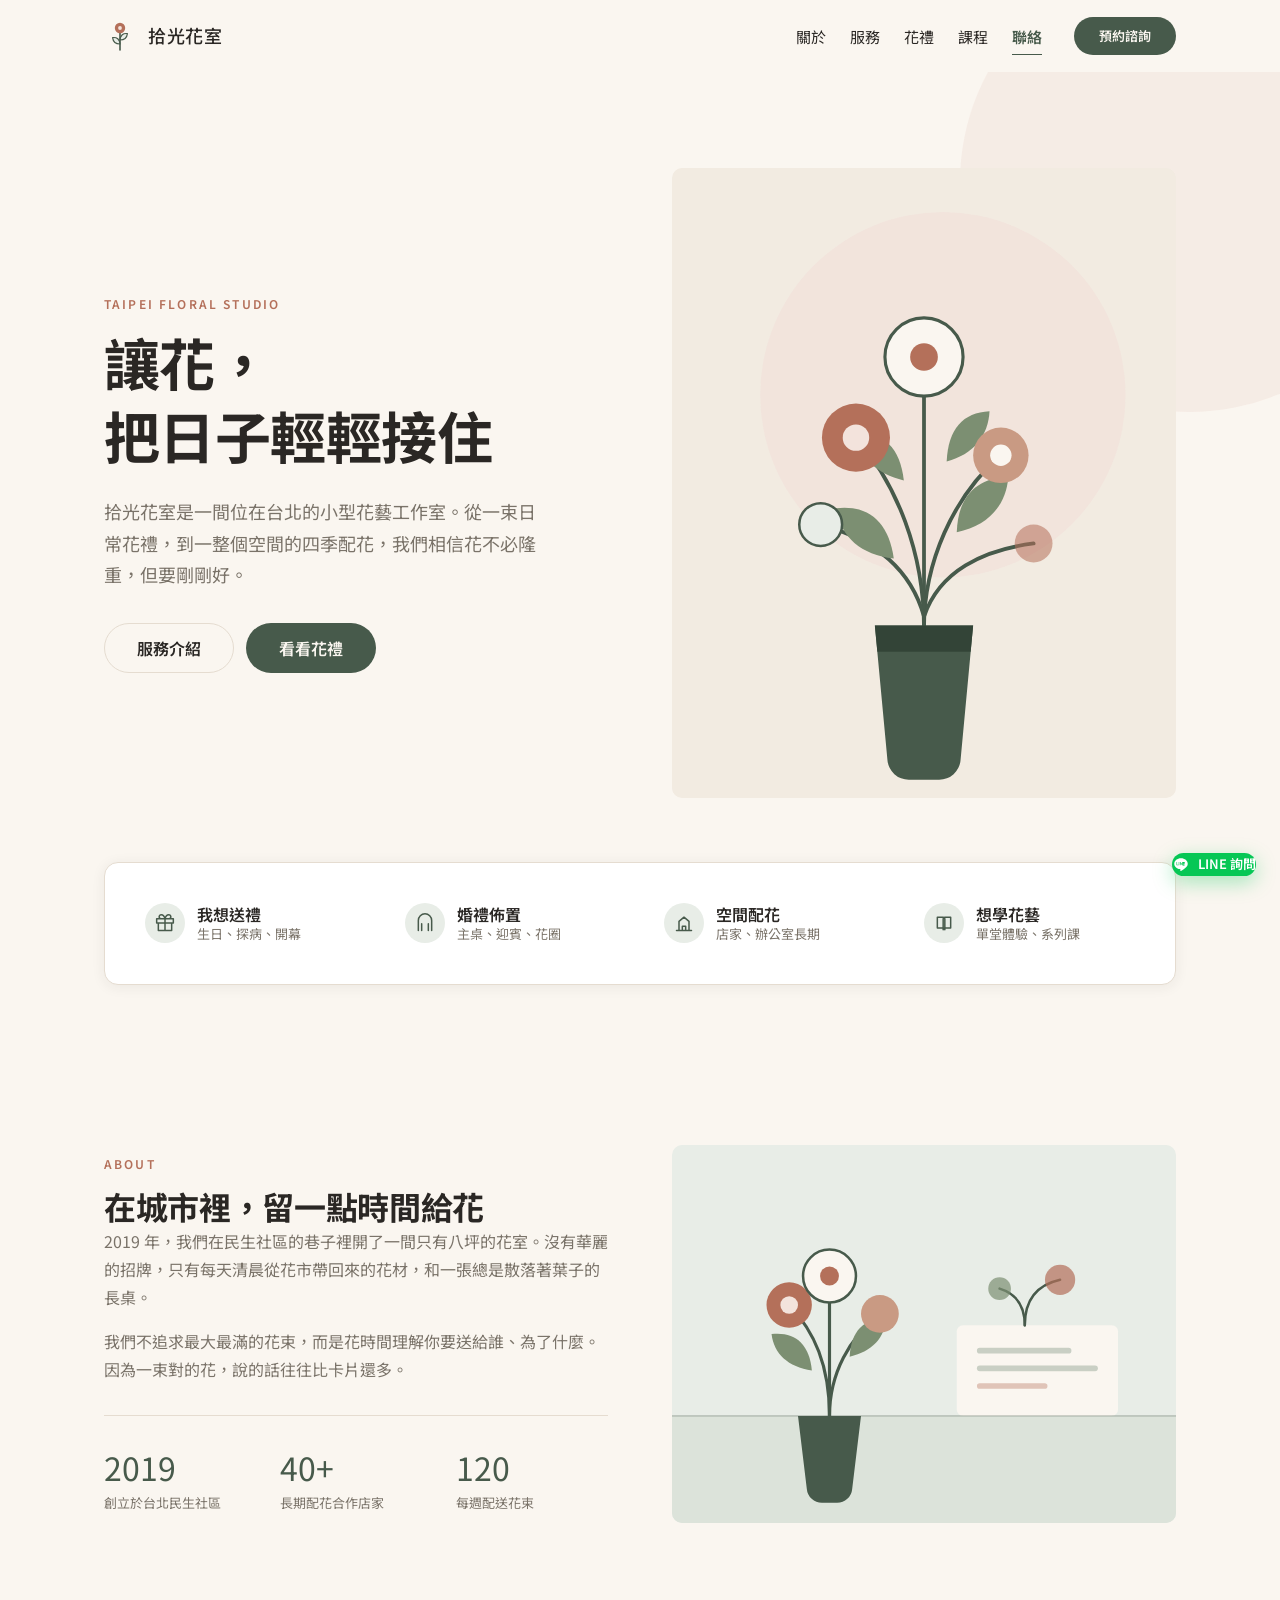
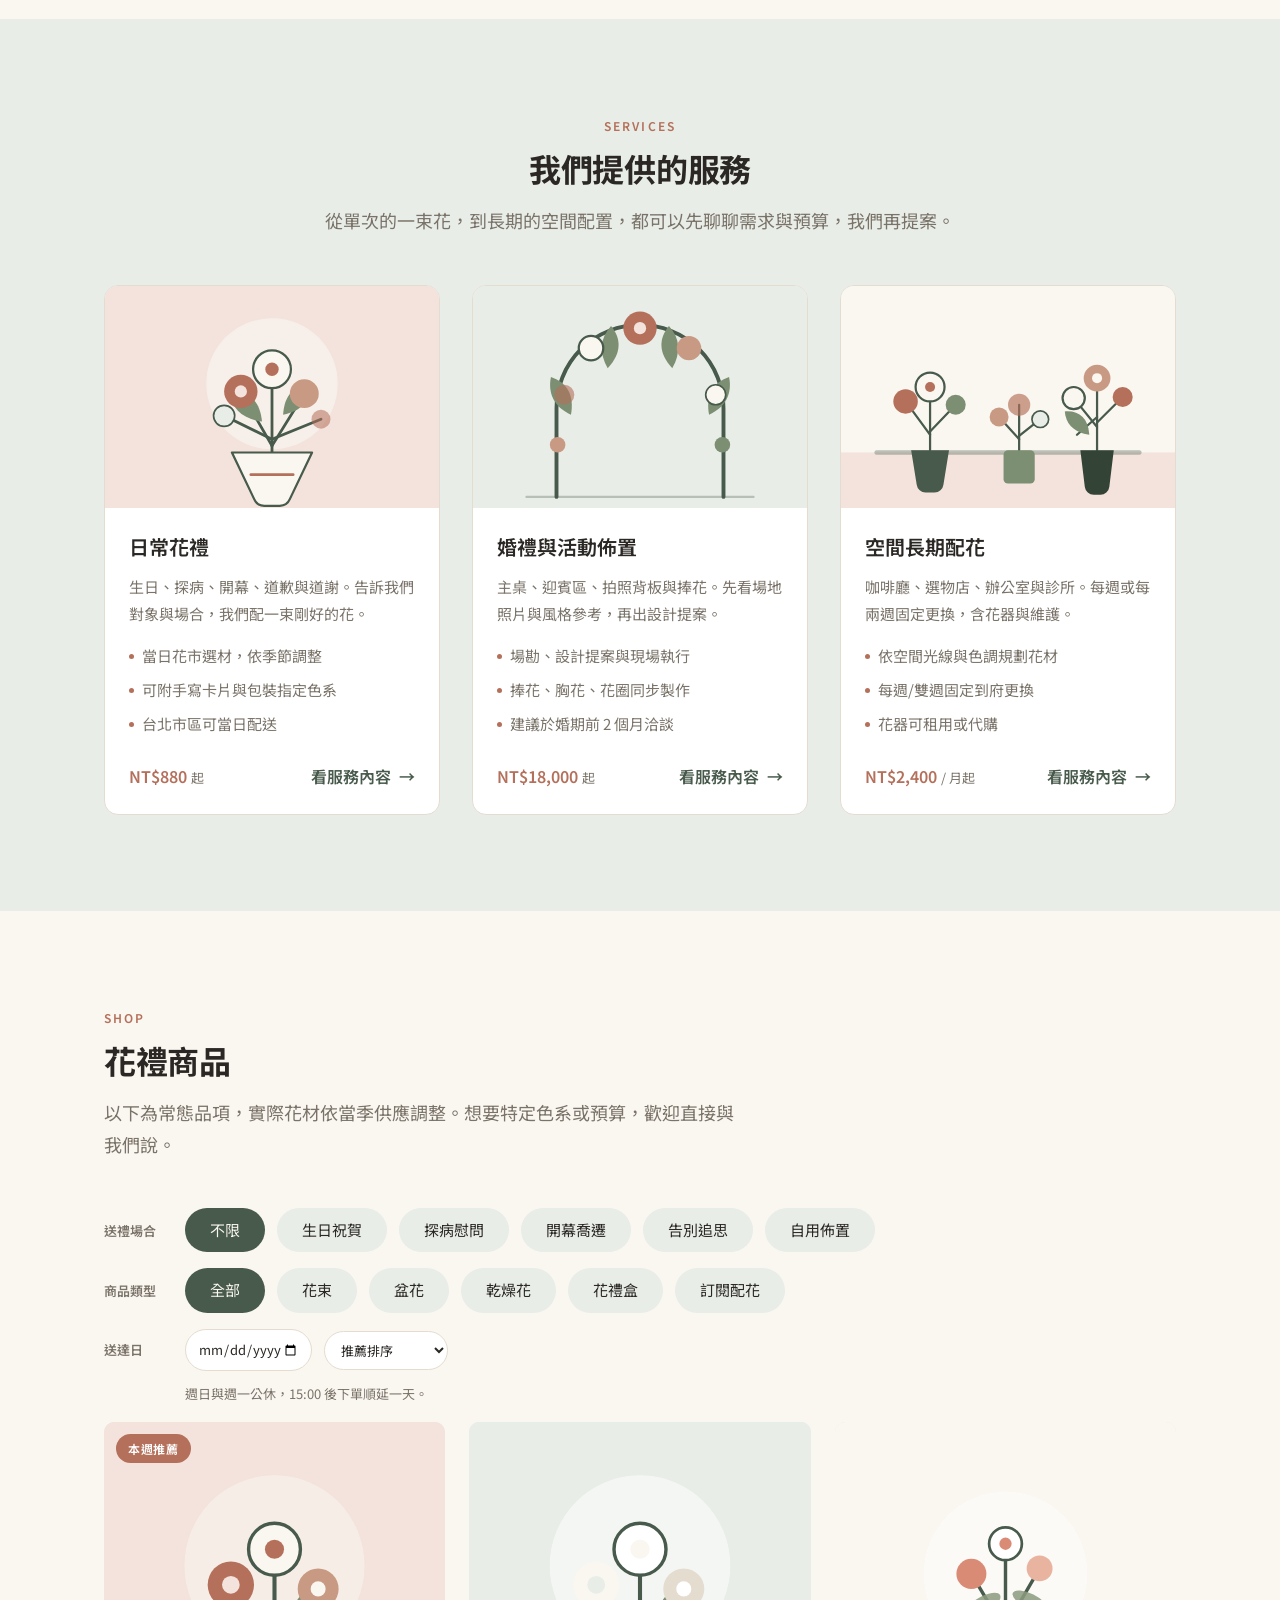
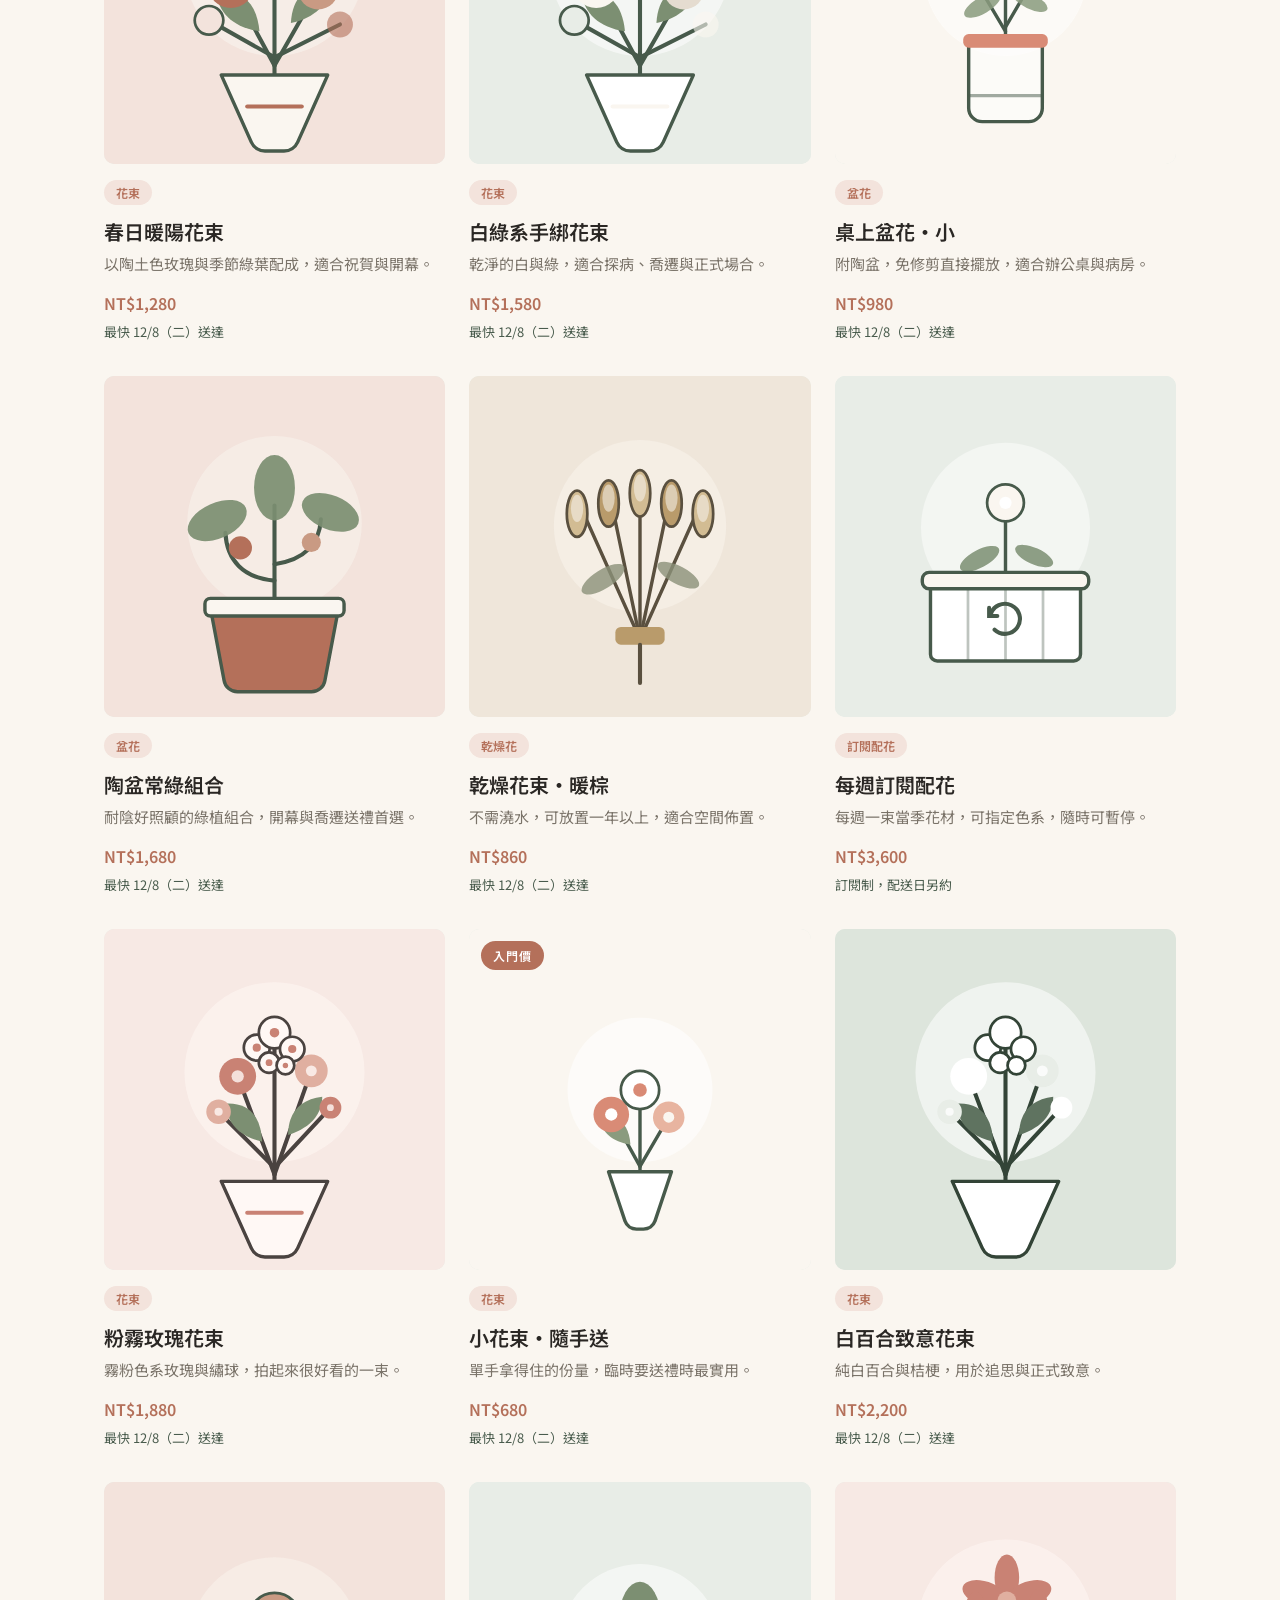
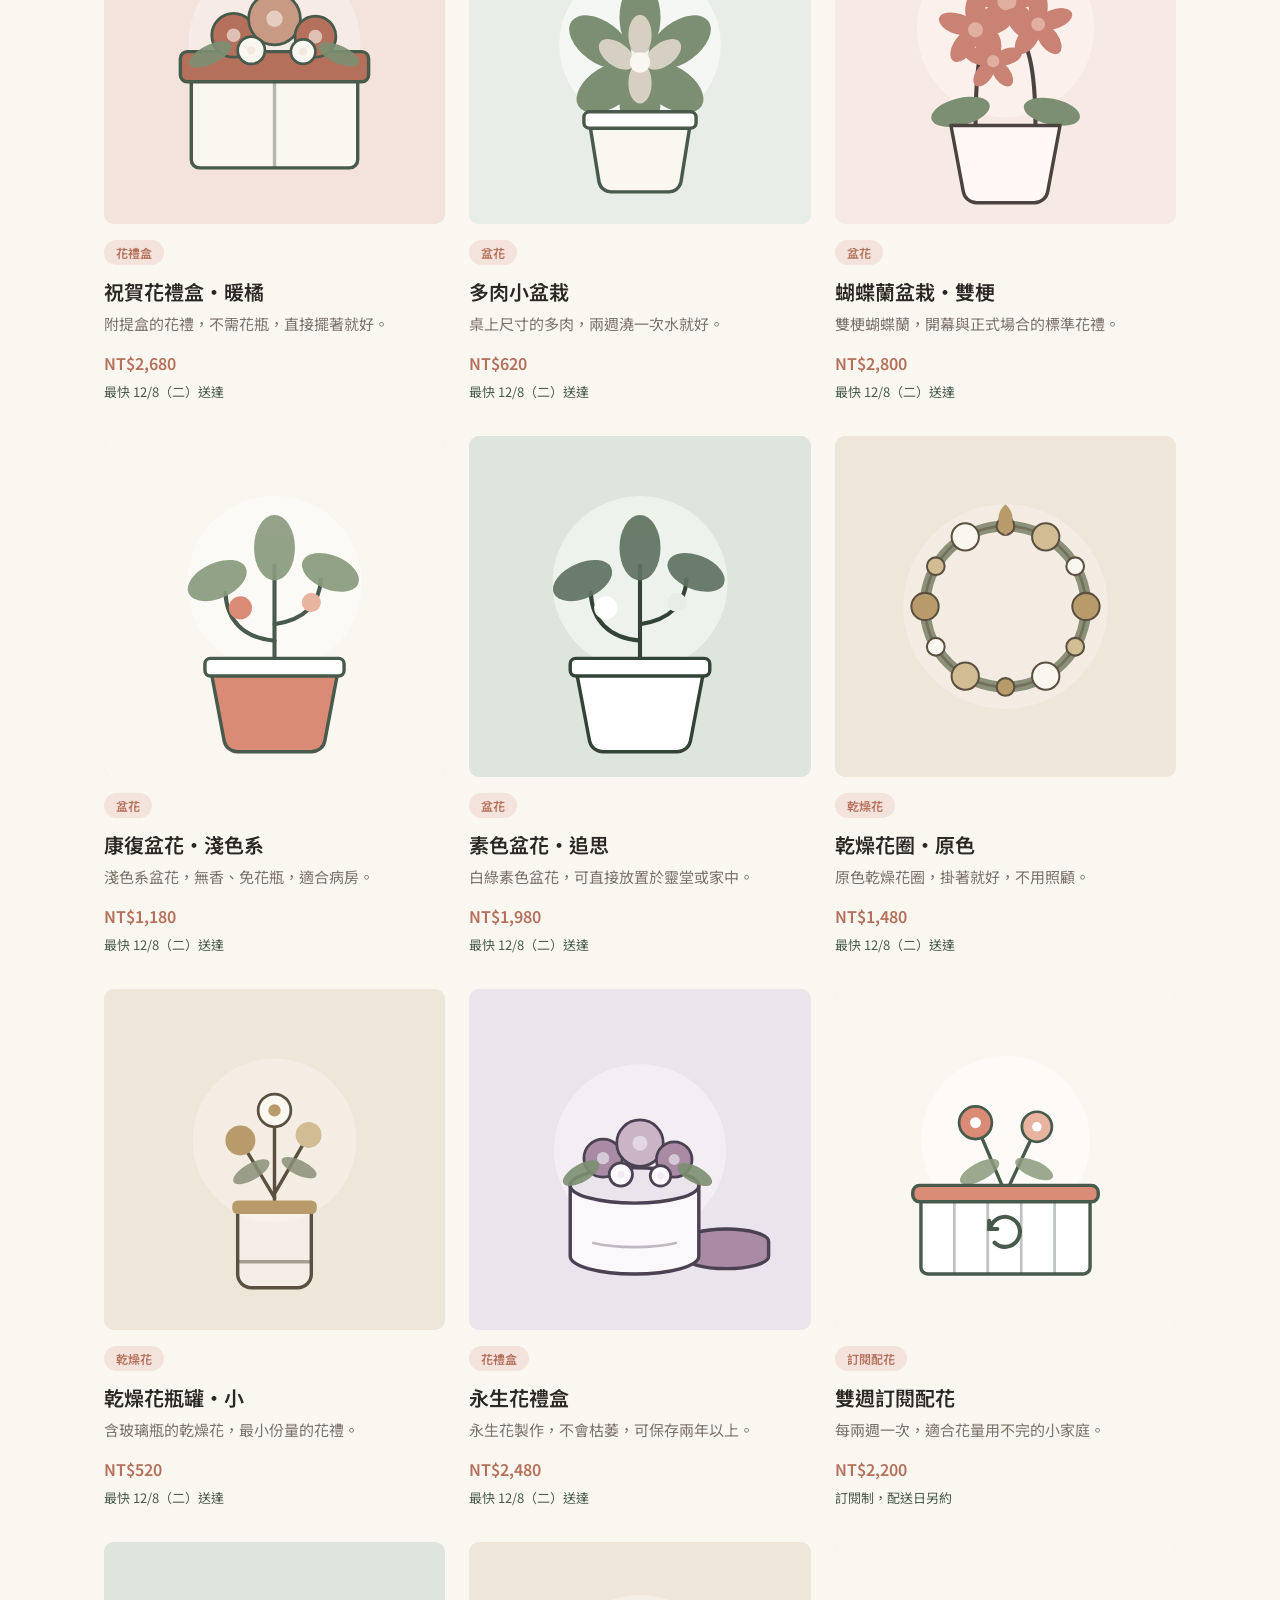
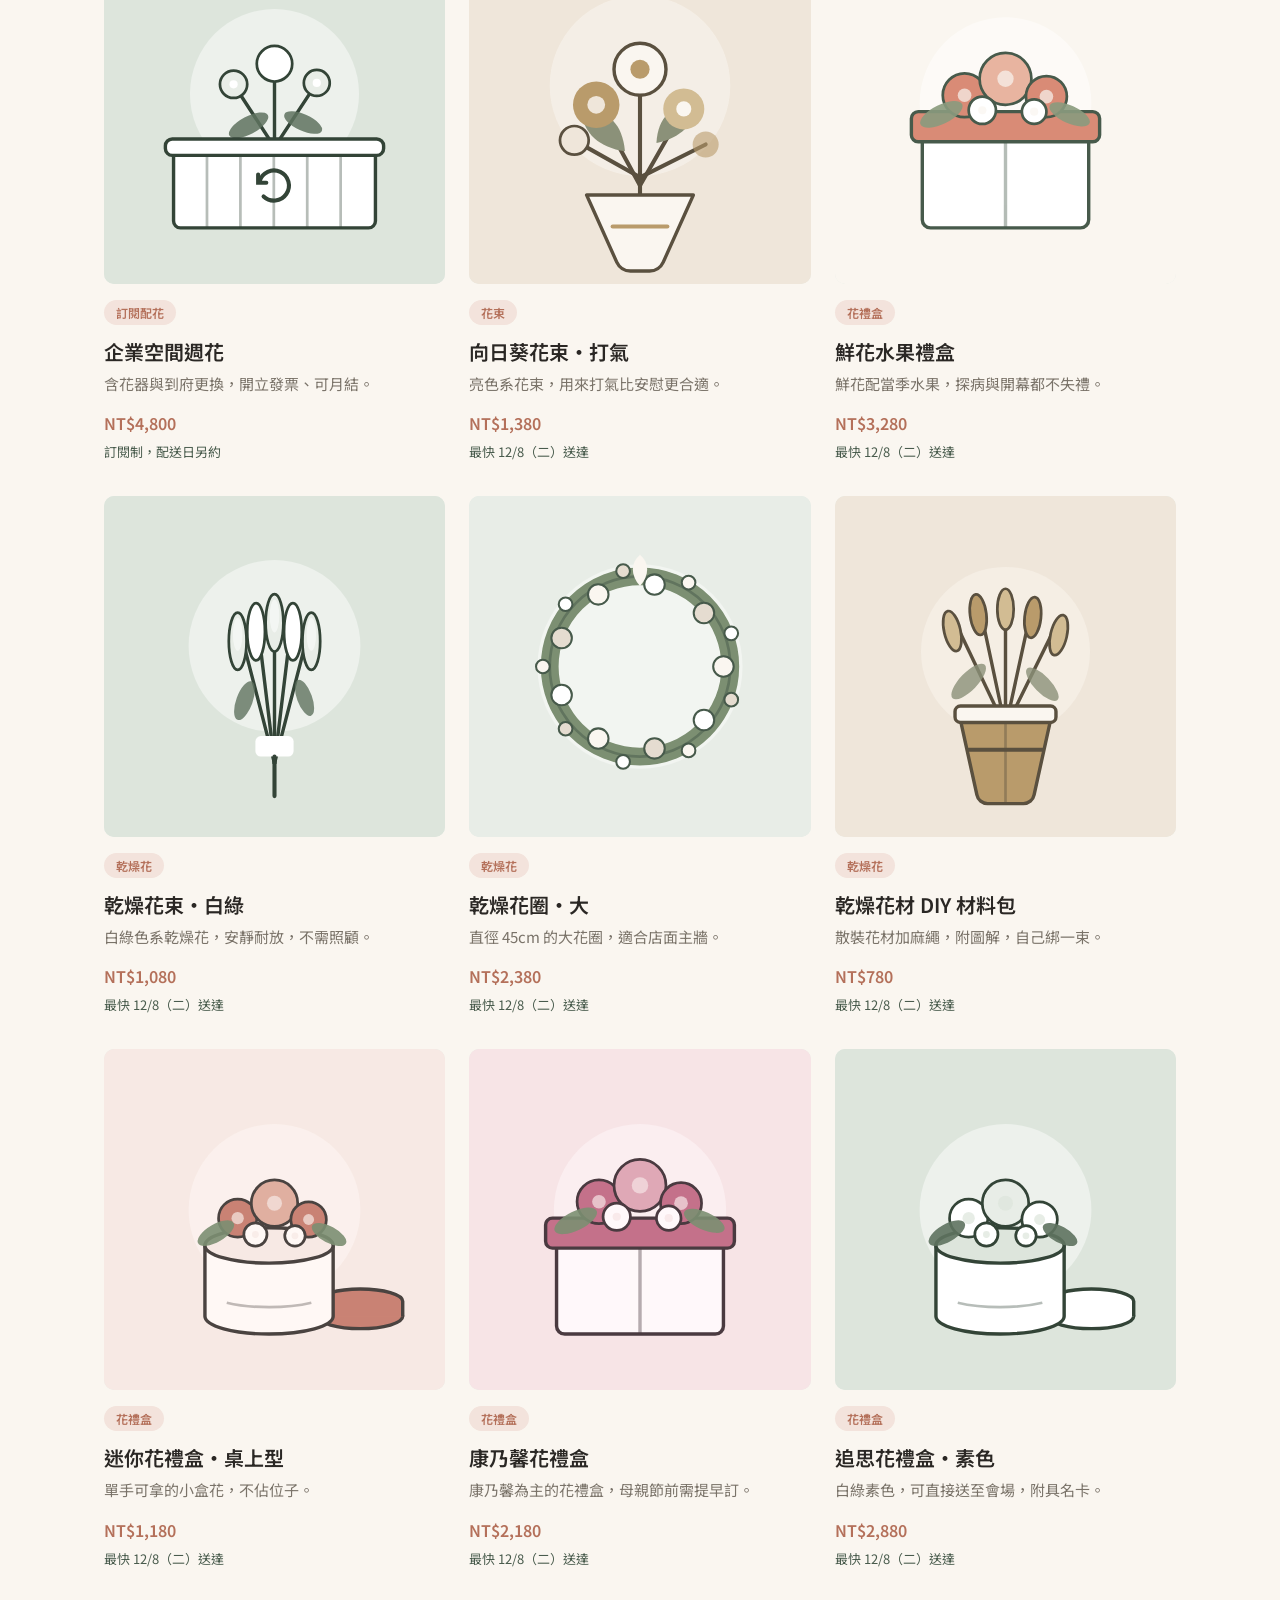
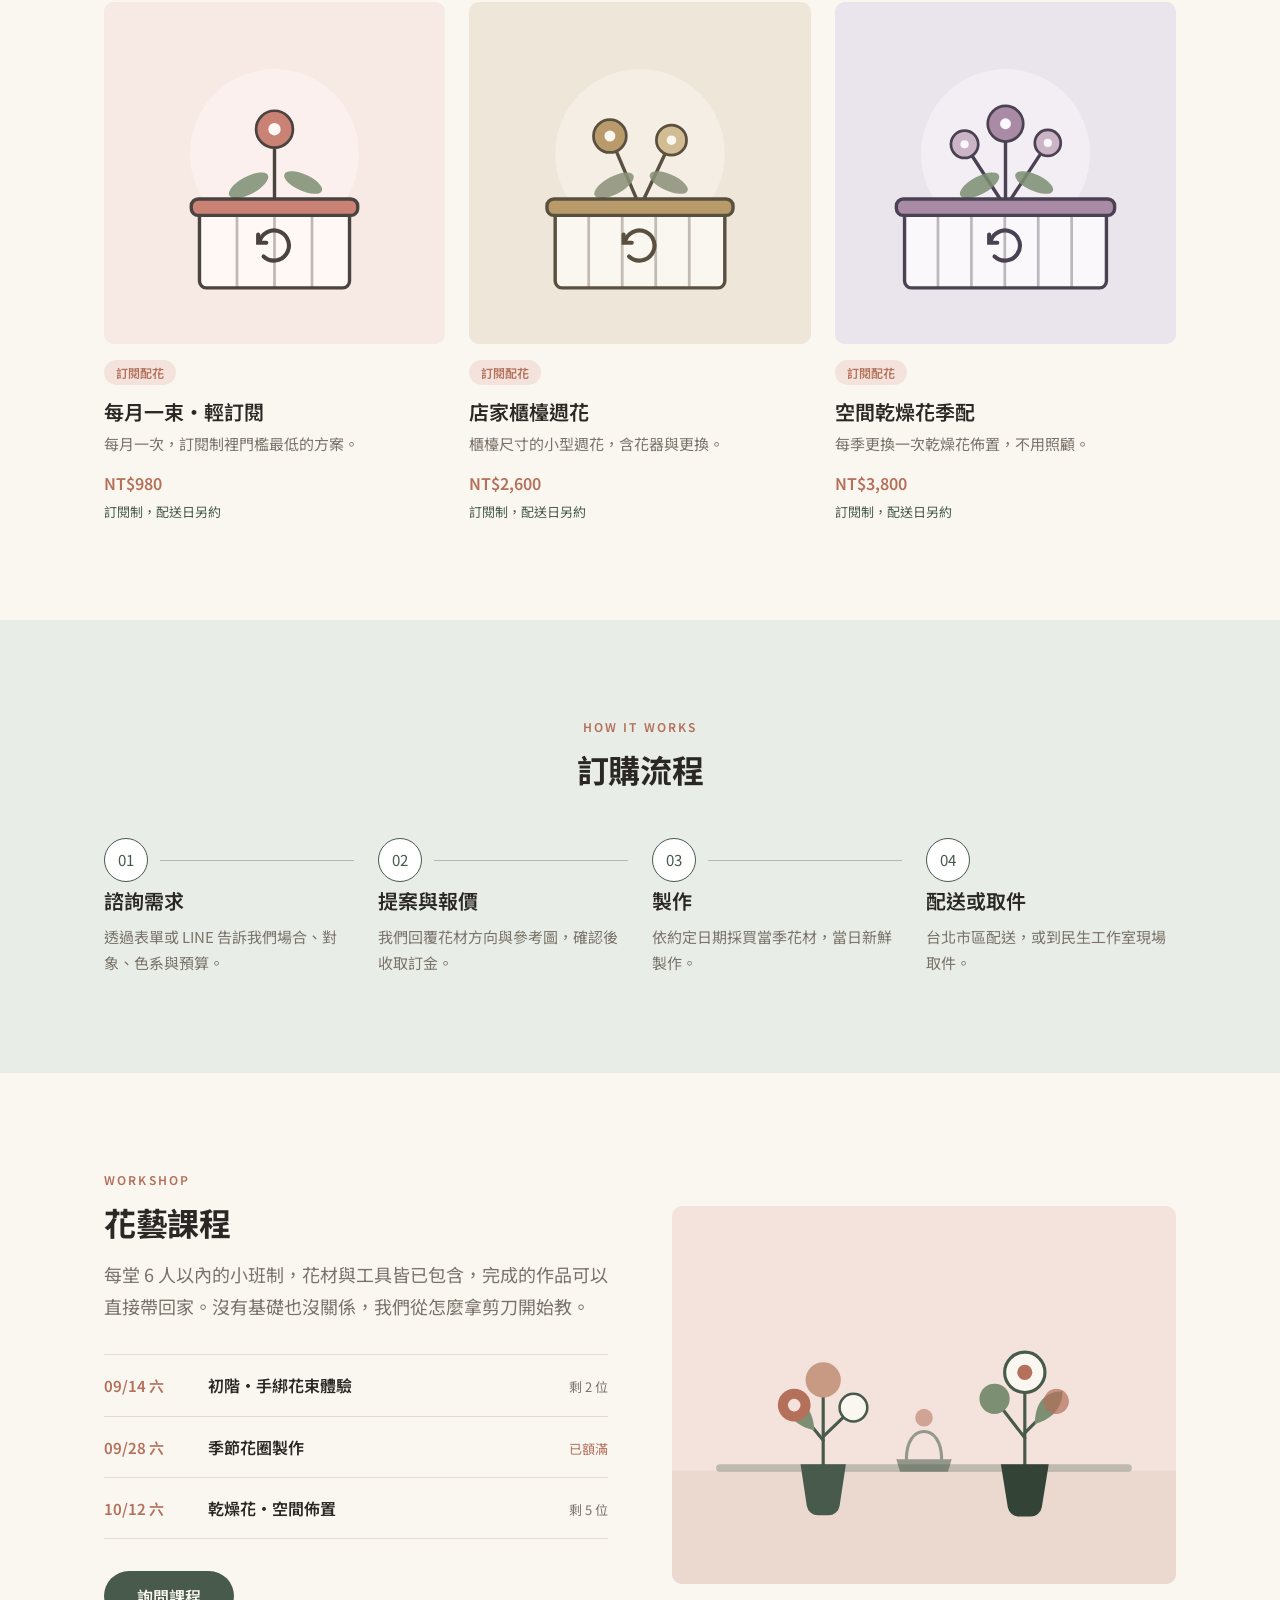
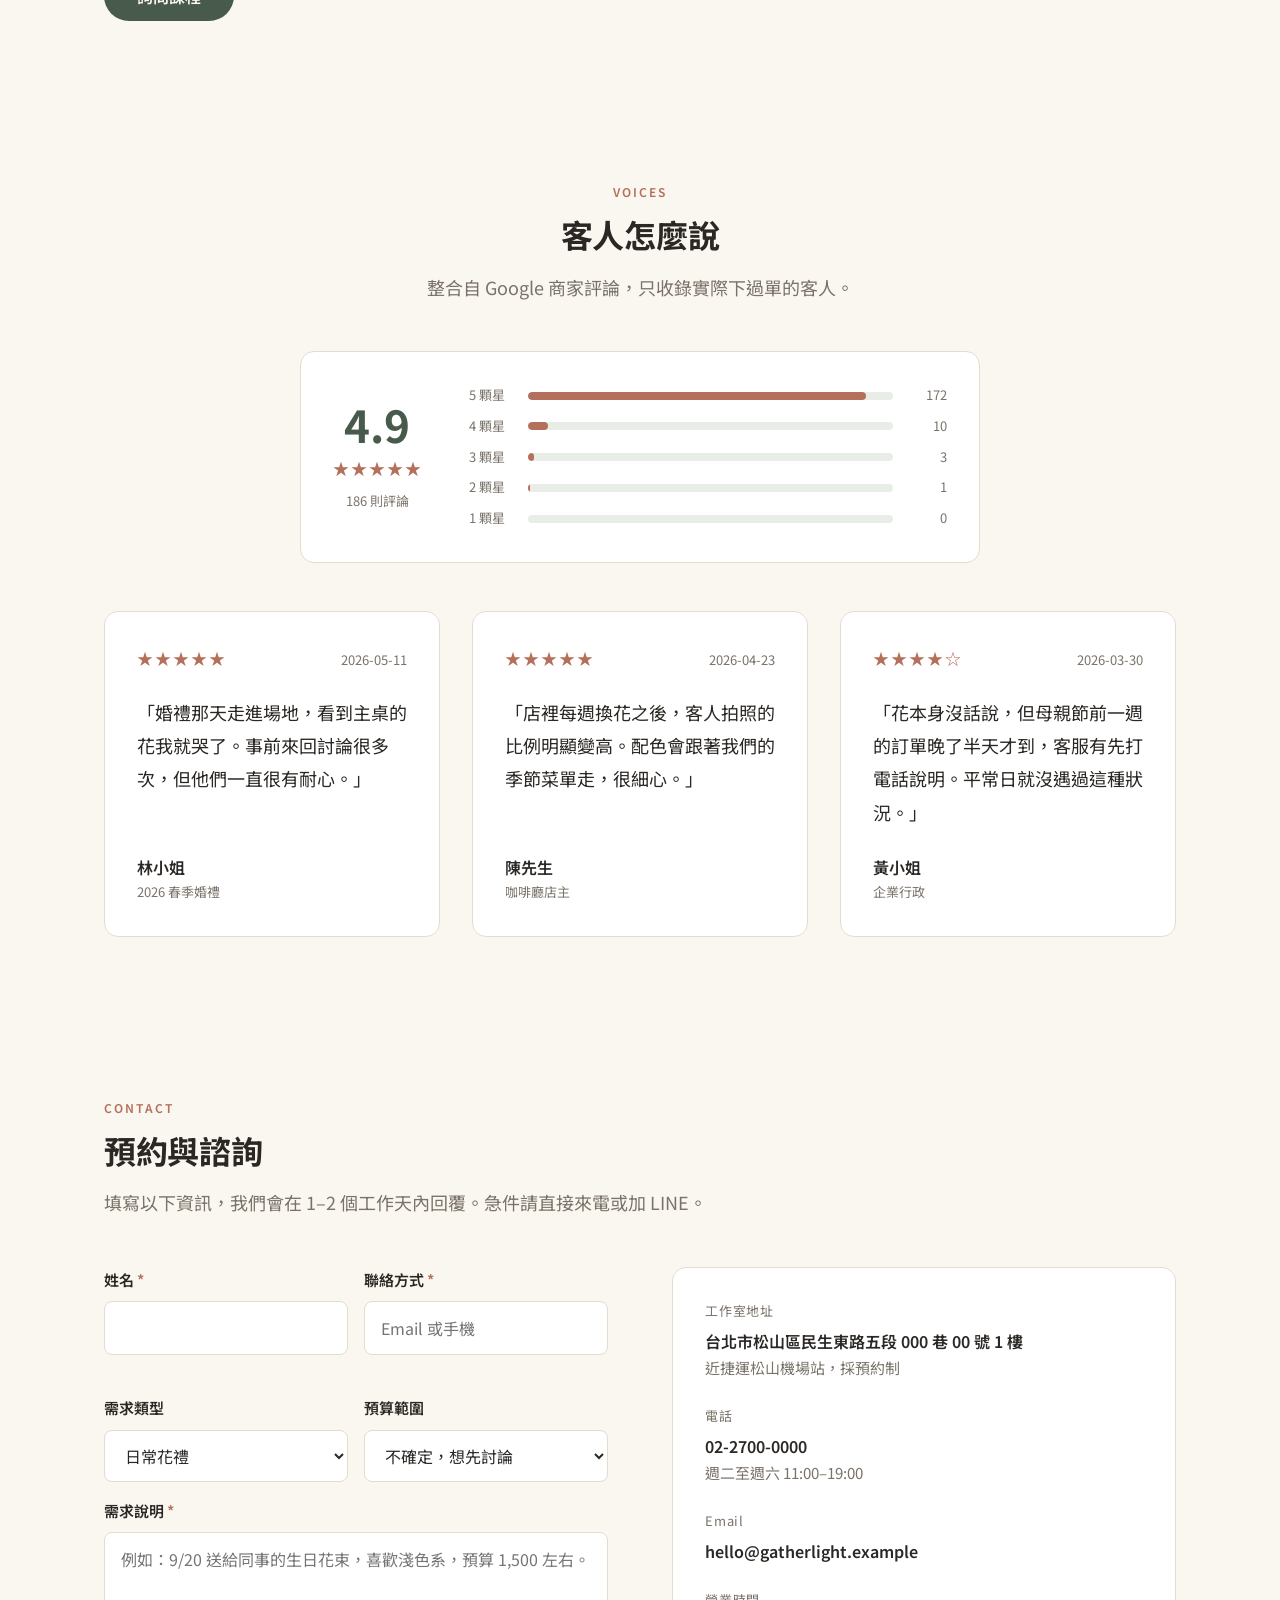
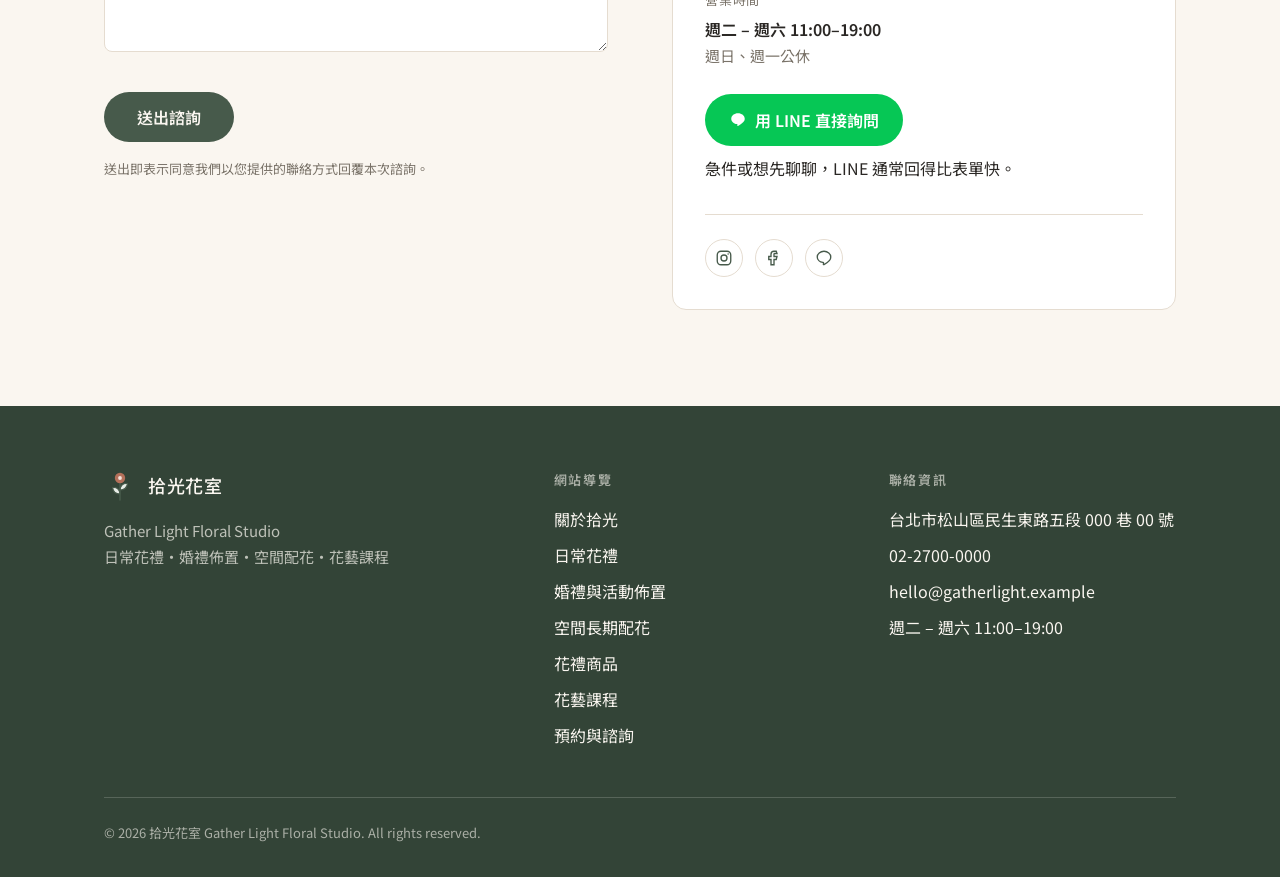
==== commit 815d14db: "Drop the （束） unit from the weekly bouquet stat 「每週配送花束」 already reads as a count of bouquets; naming" ====
--- a/index.html
+++ b/index.html
@@ -199,7 +199,7 @@
         </div>
         <div>
           <dt class="sr-only">每週配花數</dt>
-          <dd><span class="stats__num">120</span><span class="stats__label">每週配送花束（束）</span></dd>
+          <dd><span class="stats__num">120</span><span class="stats__label">每週配送花束</span></dd>
         </div>
       </dl>
     </div>
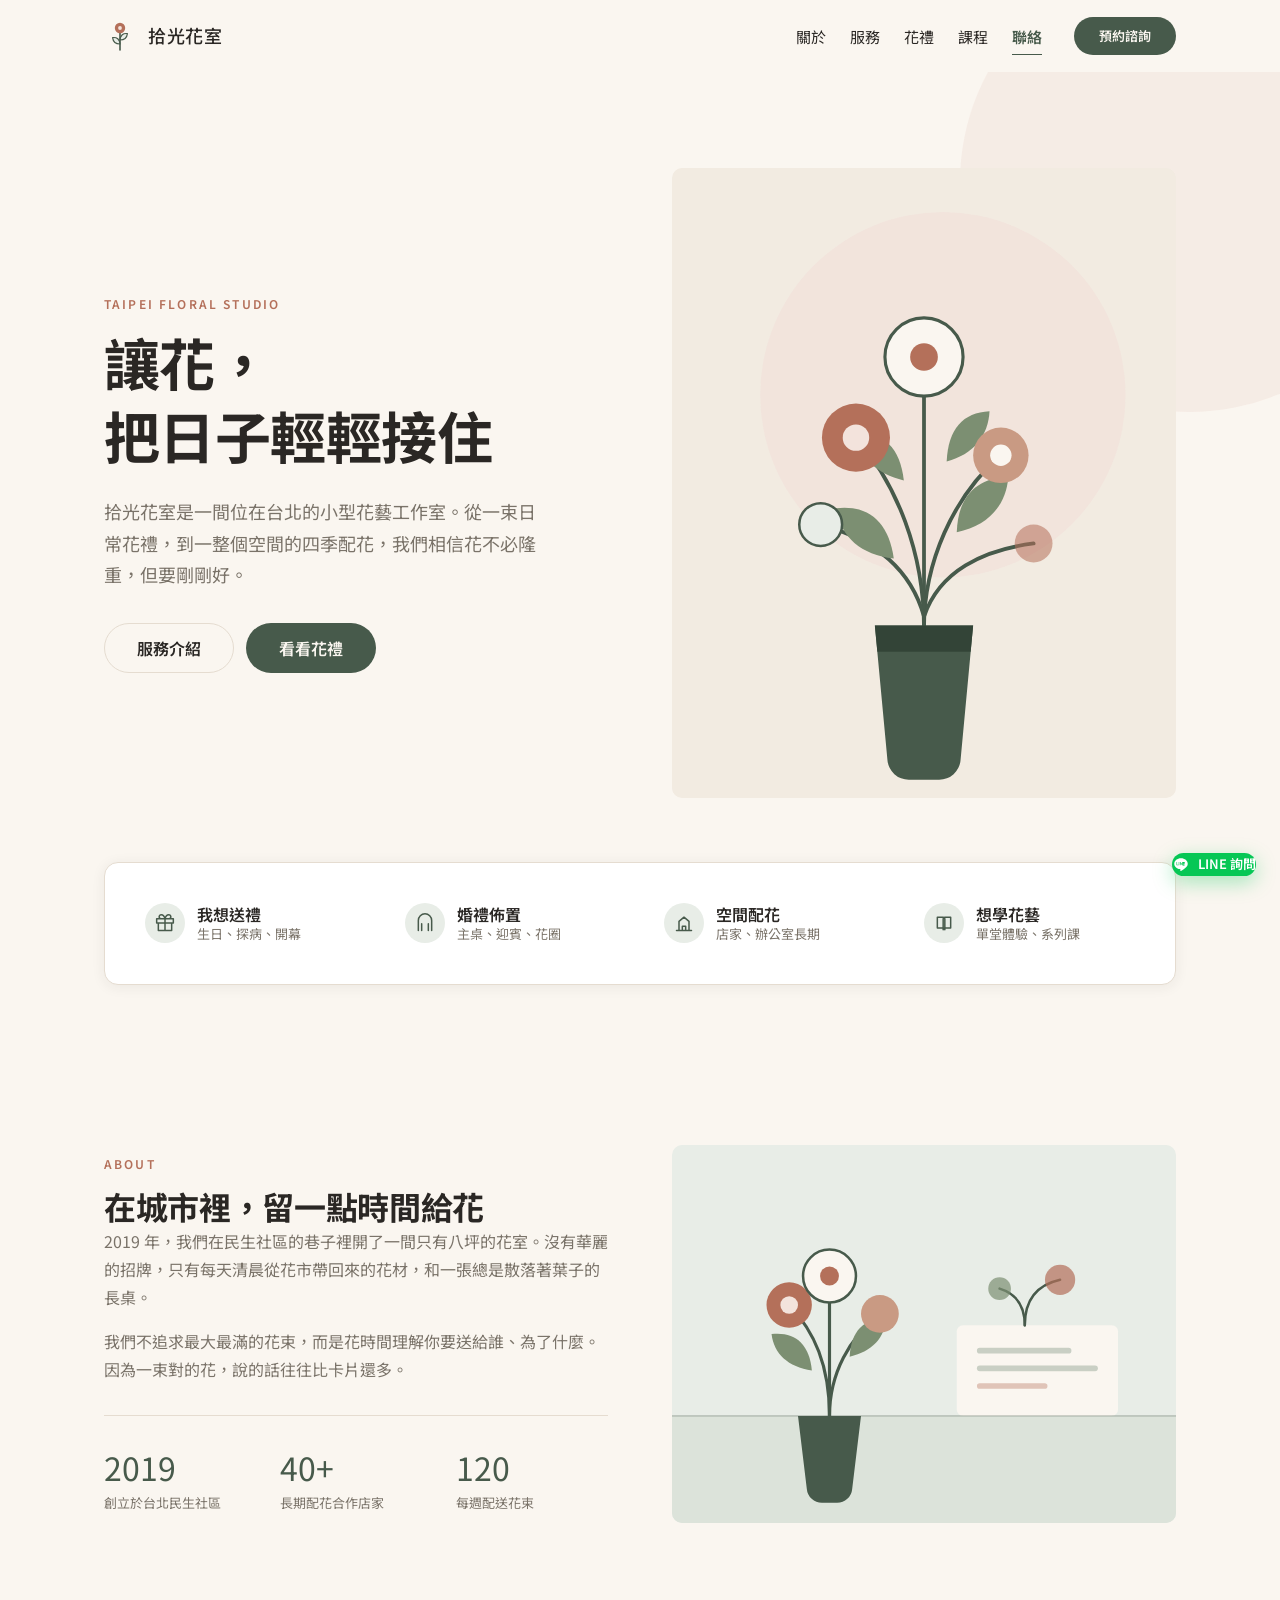
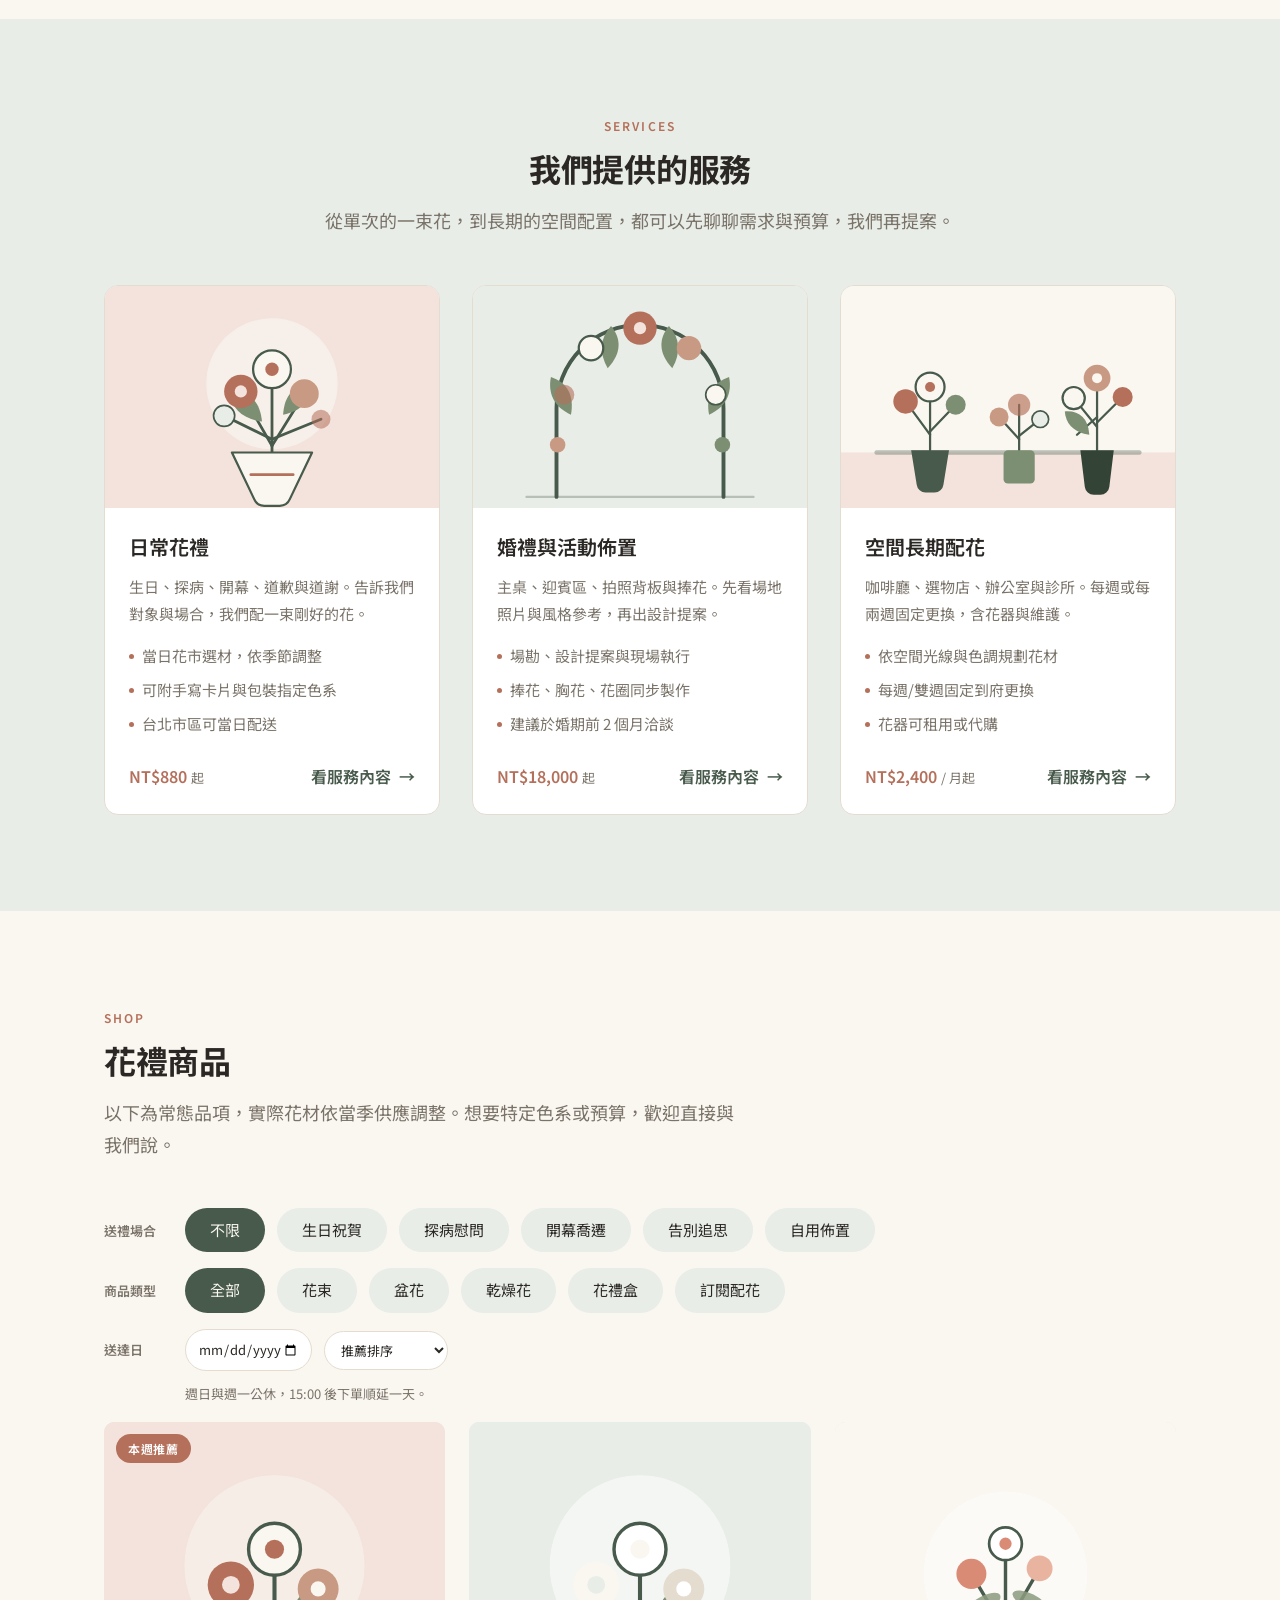
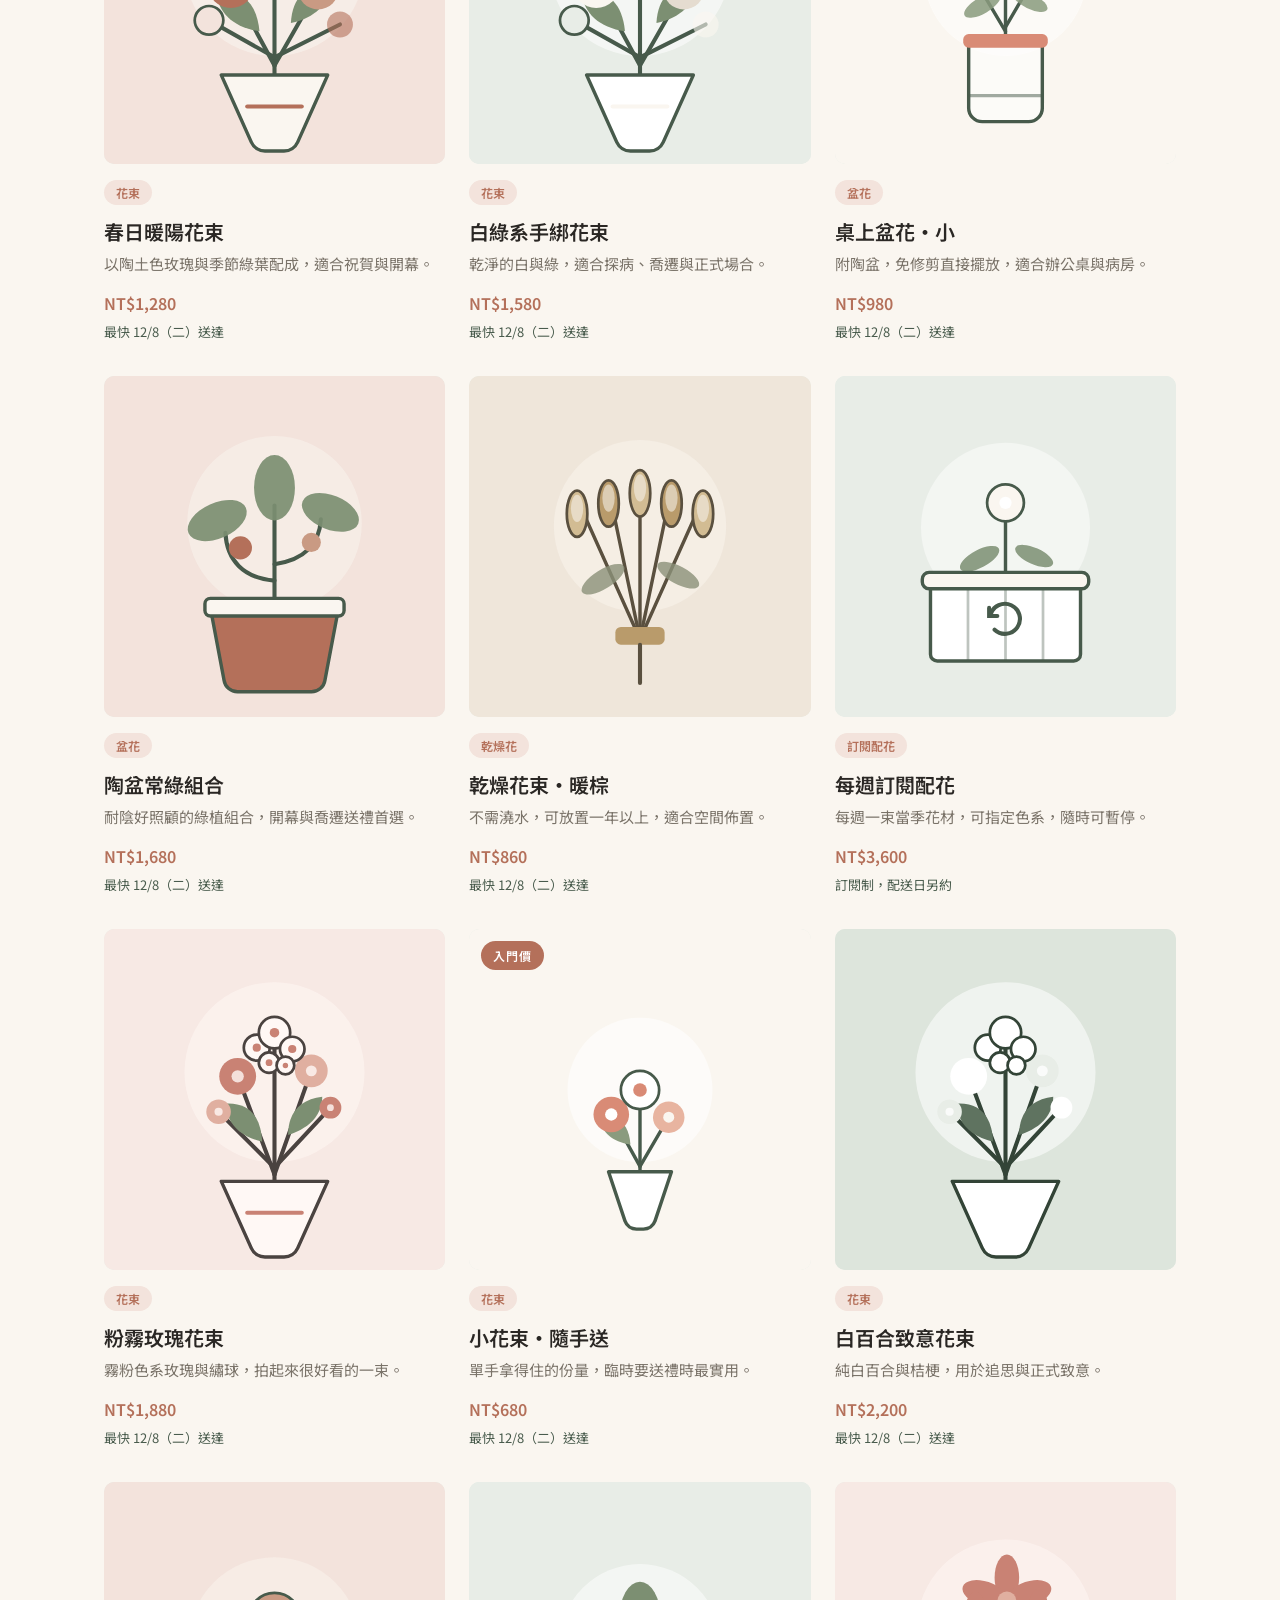
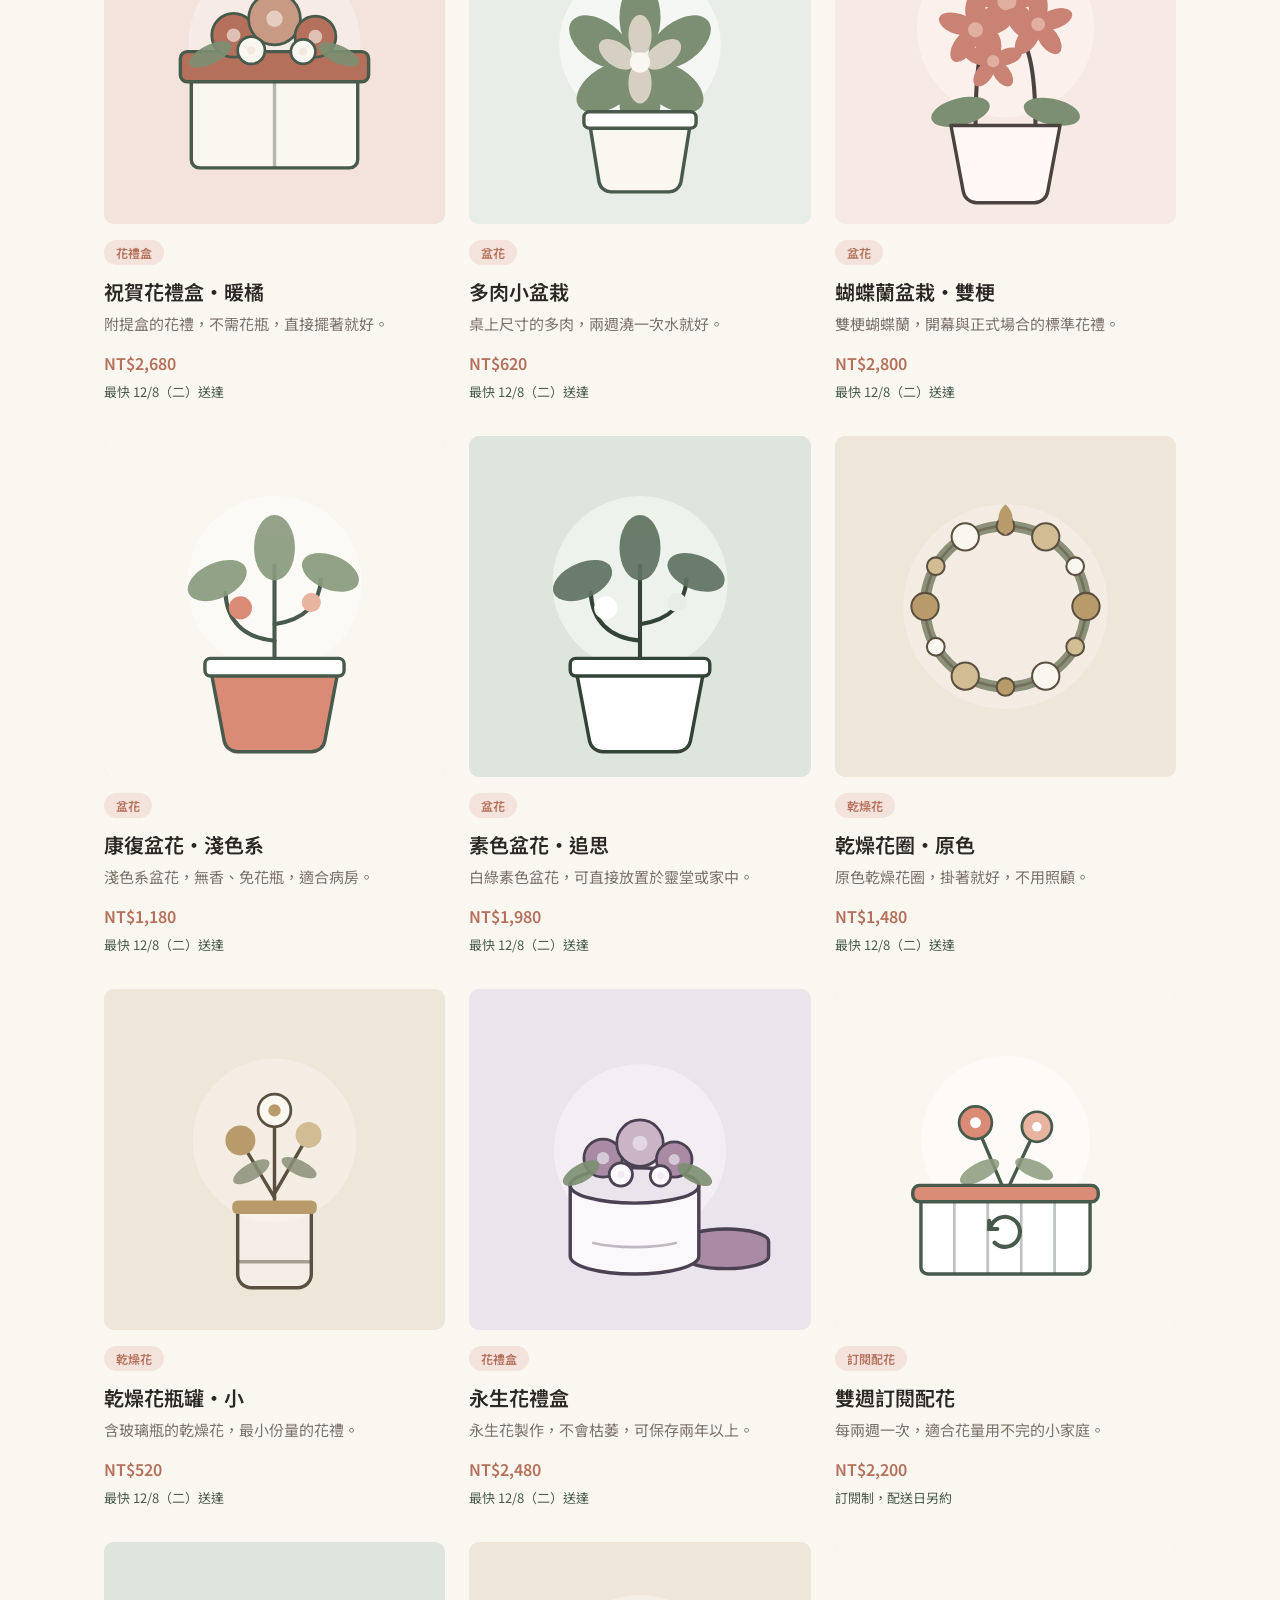
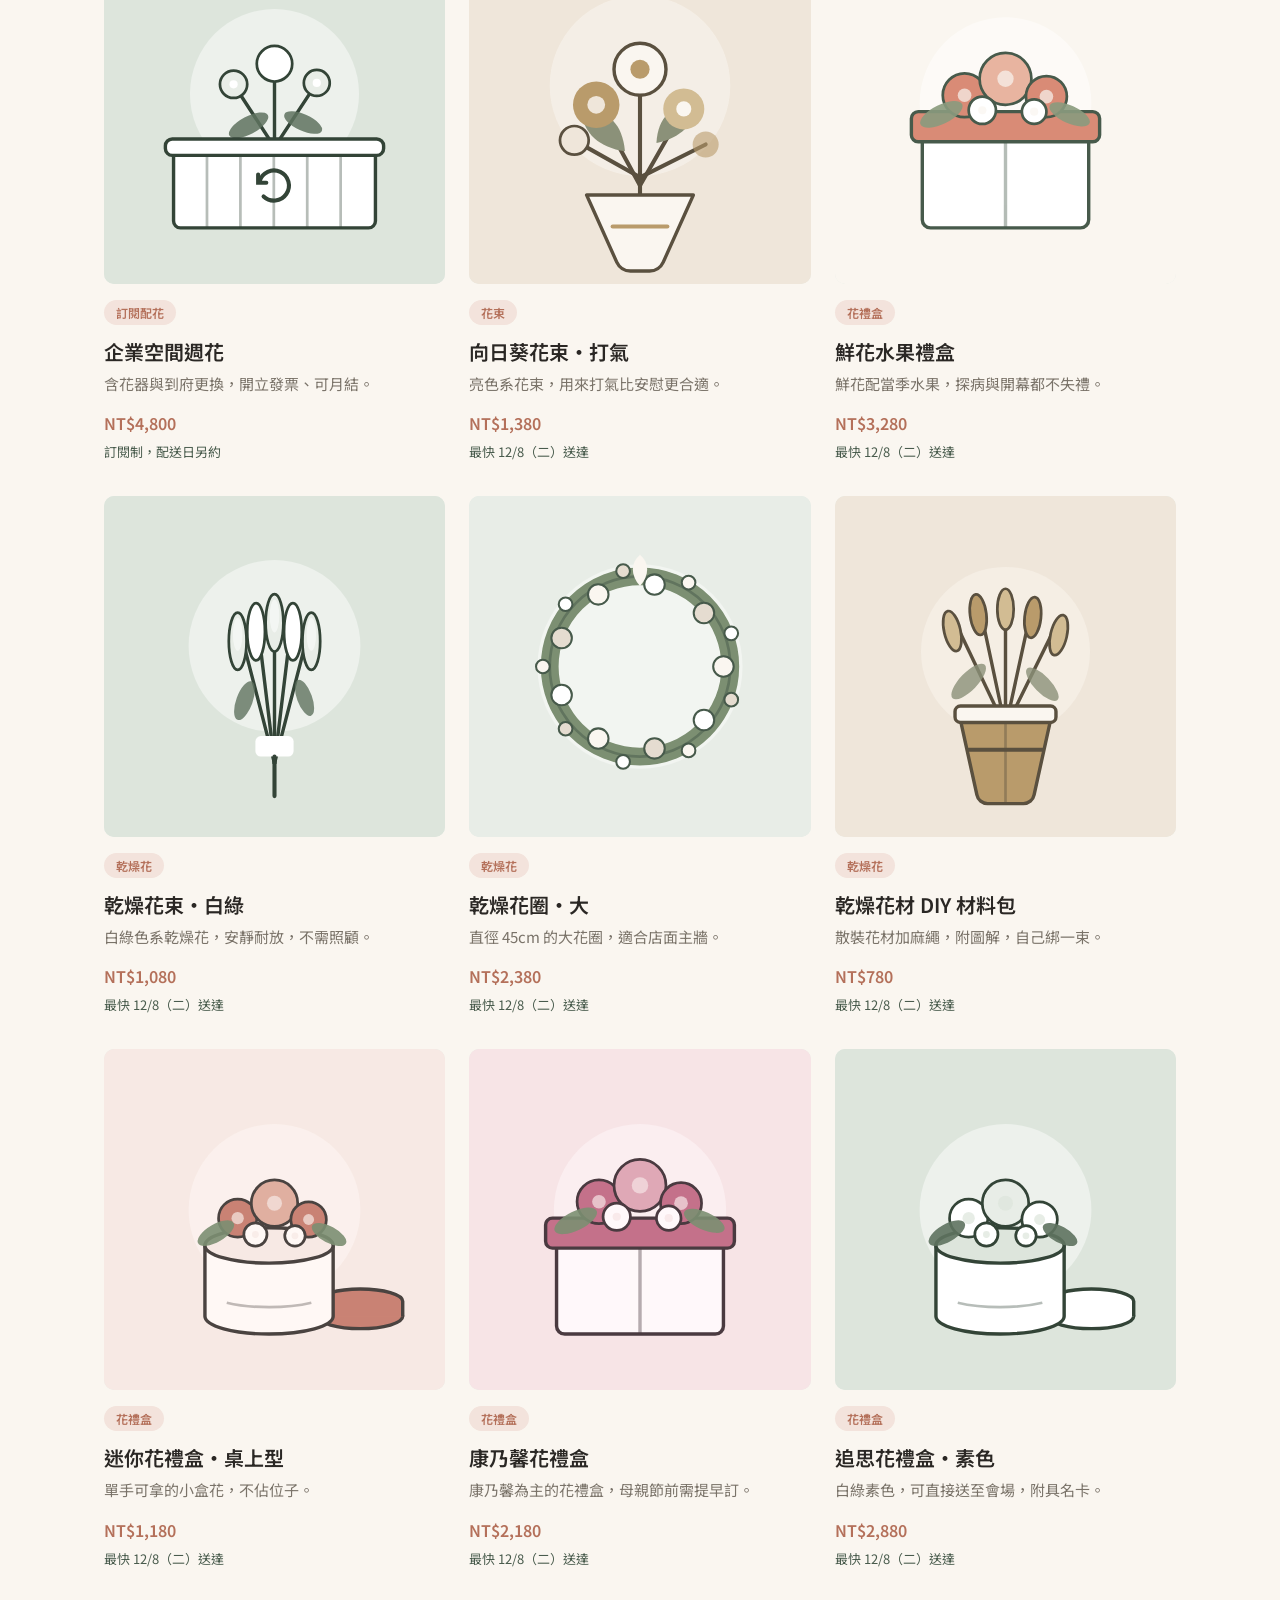
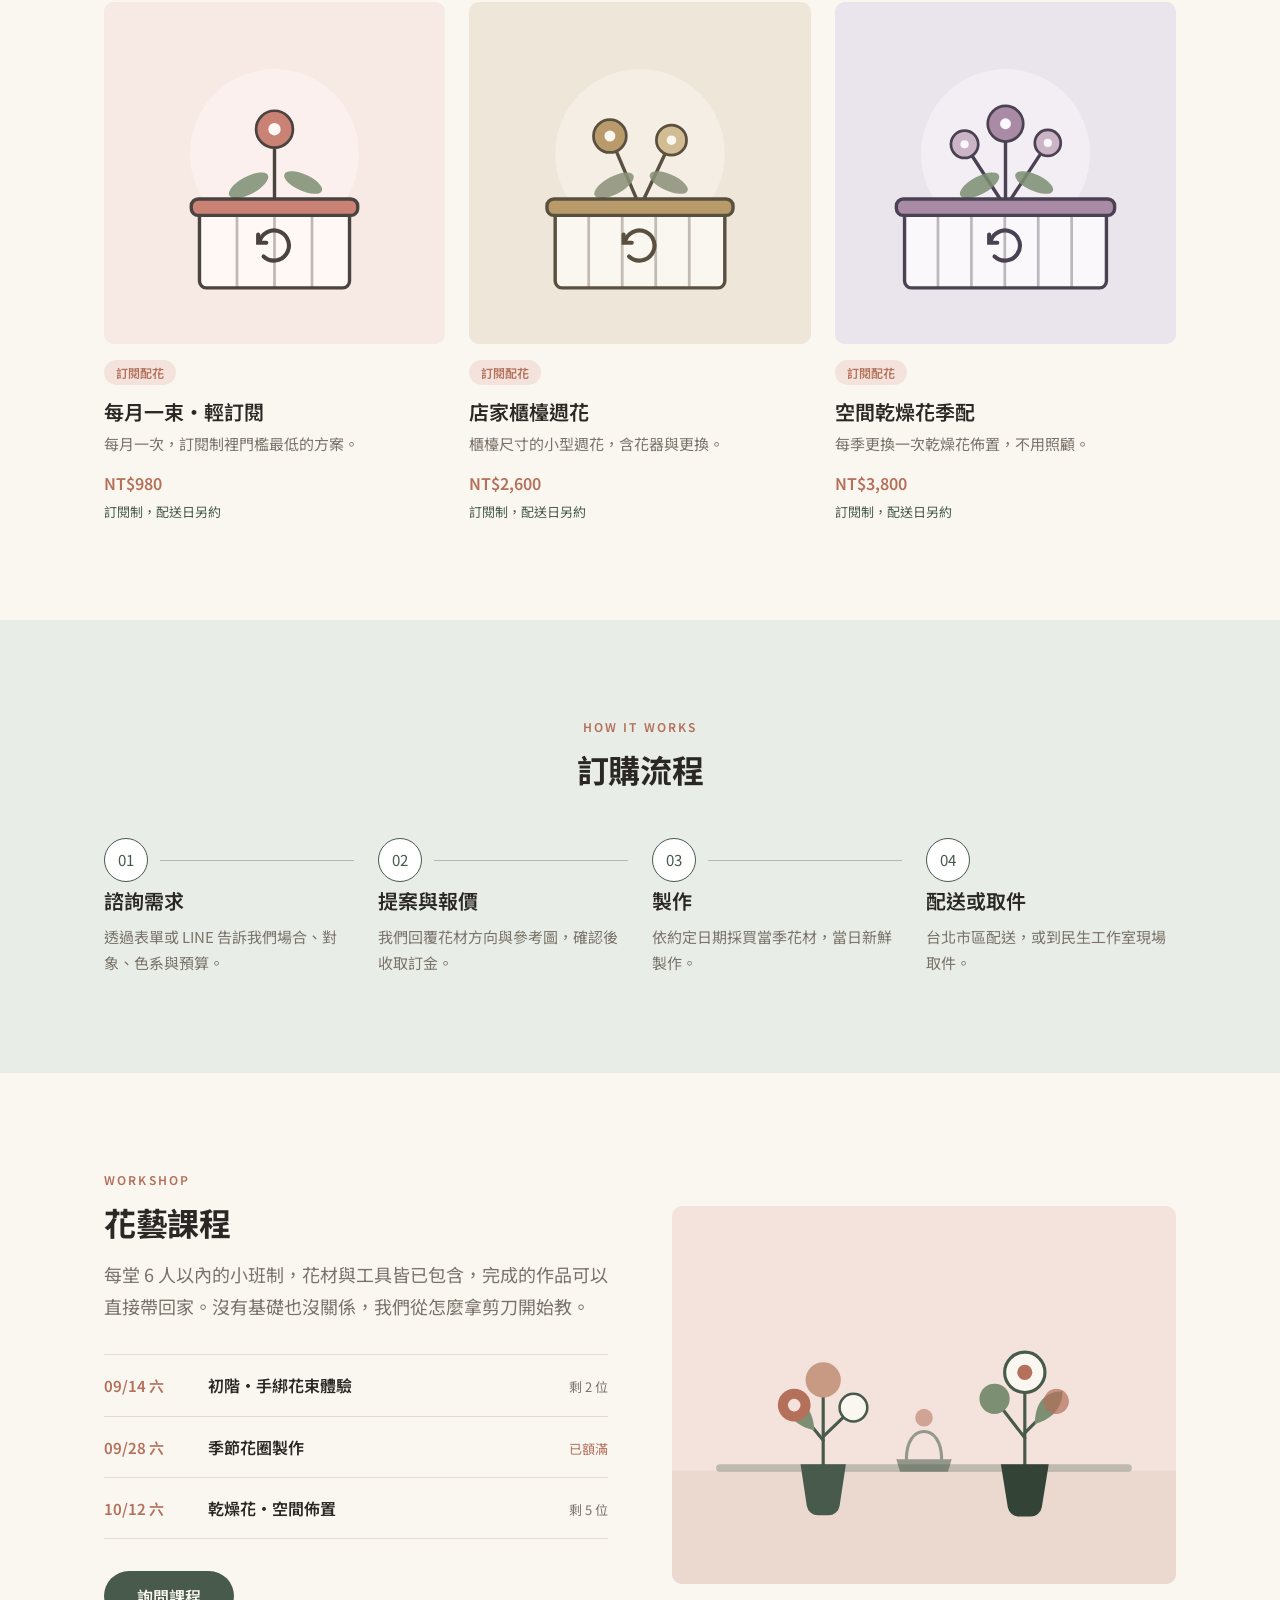
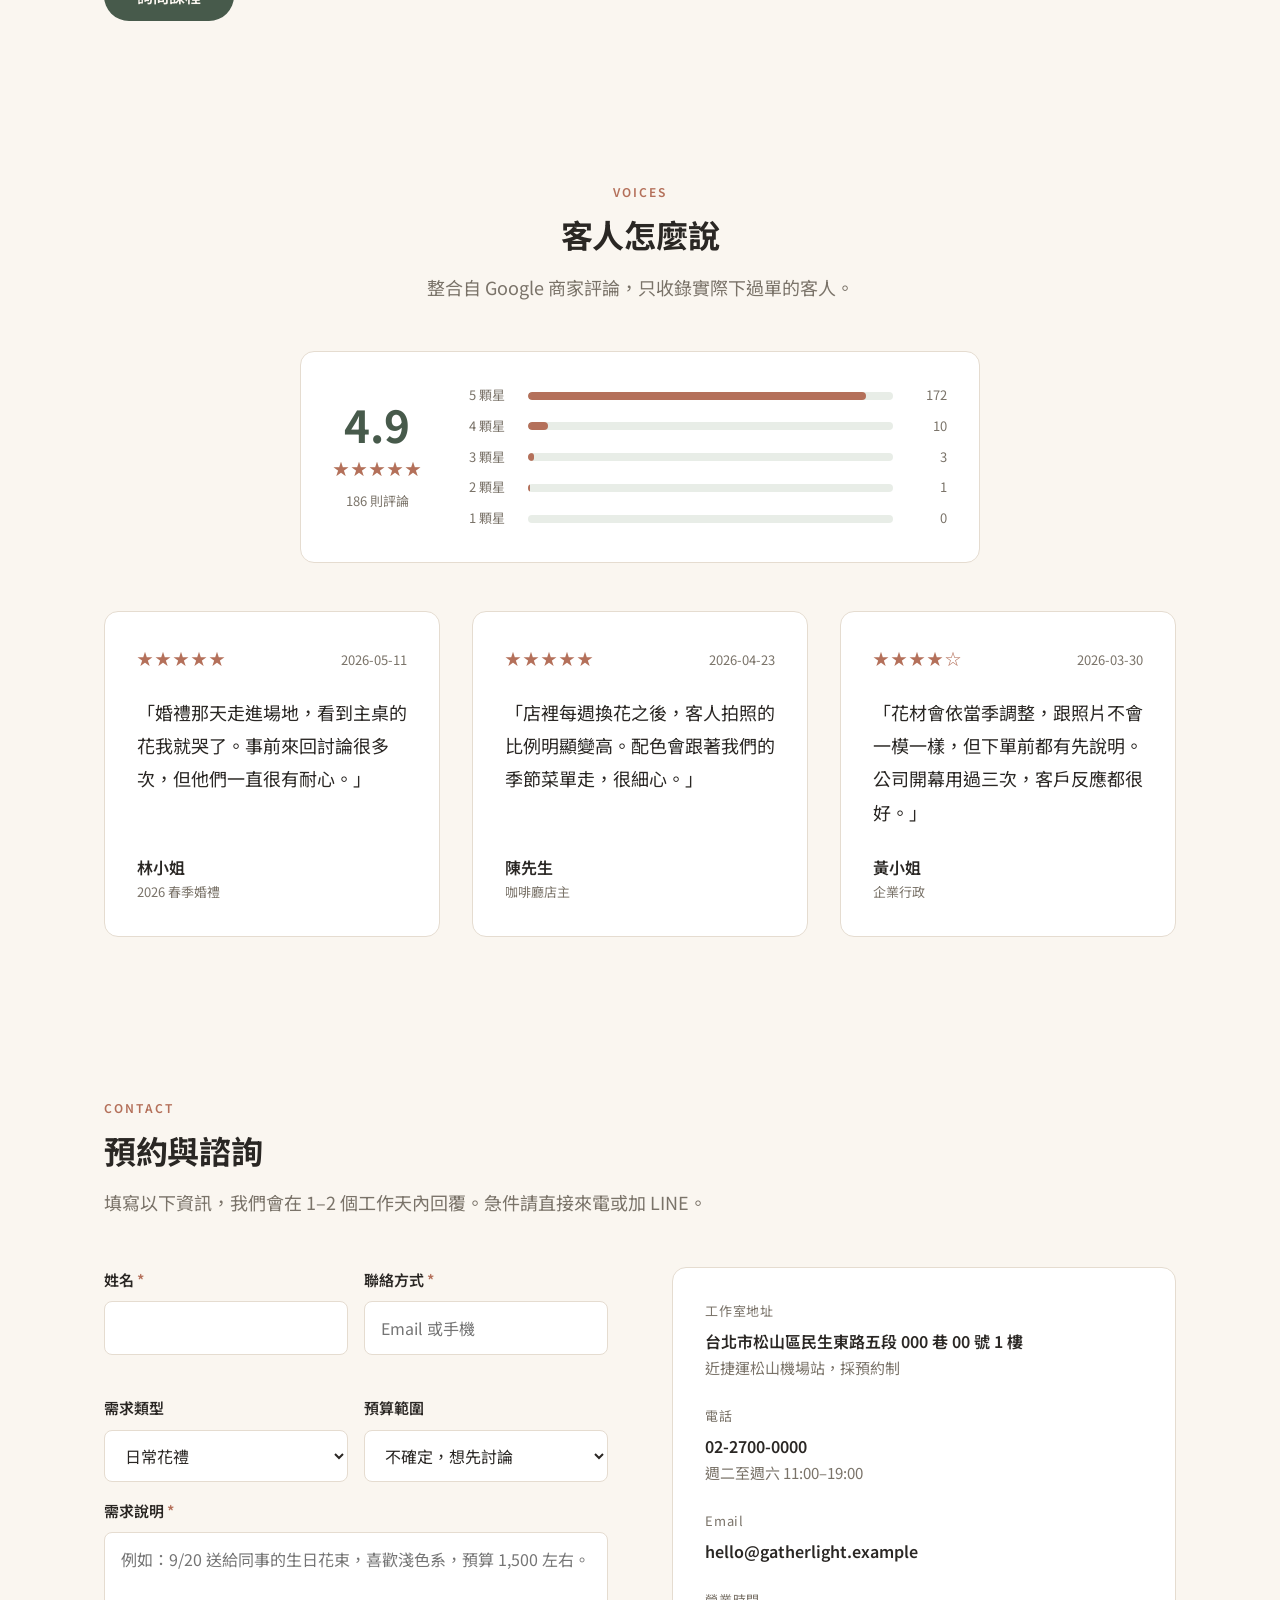
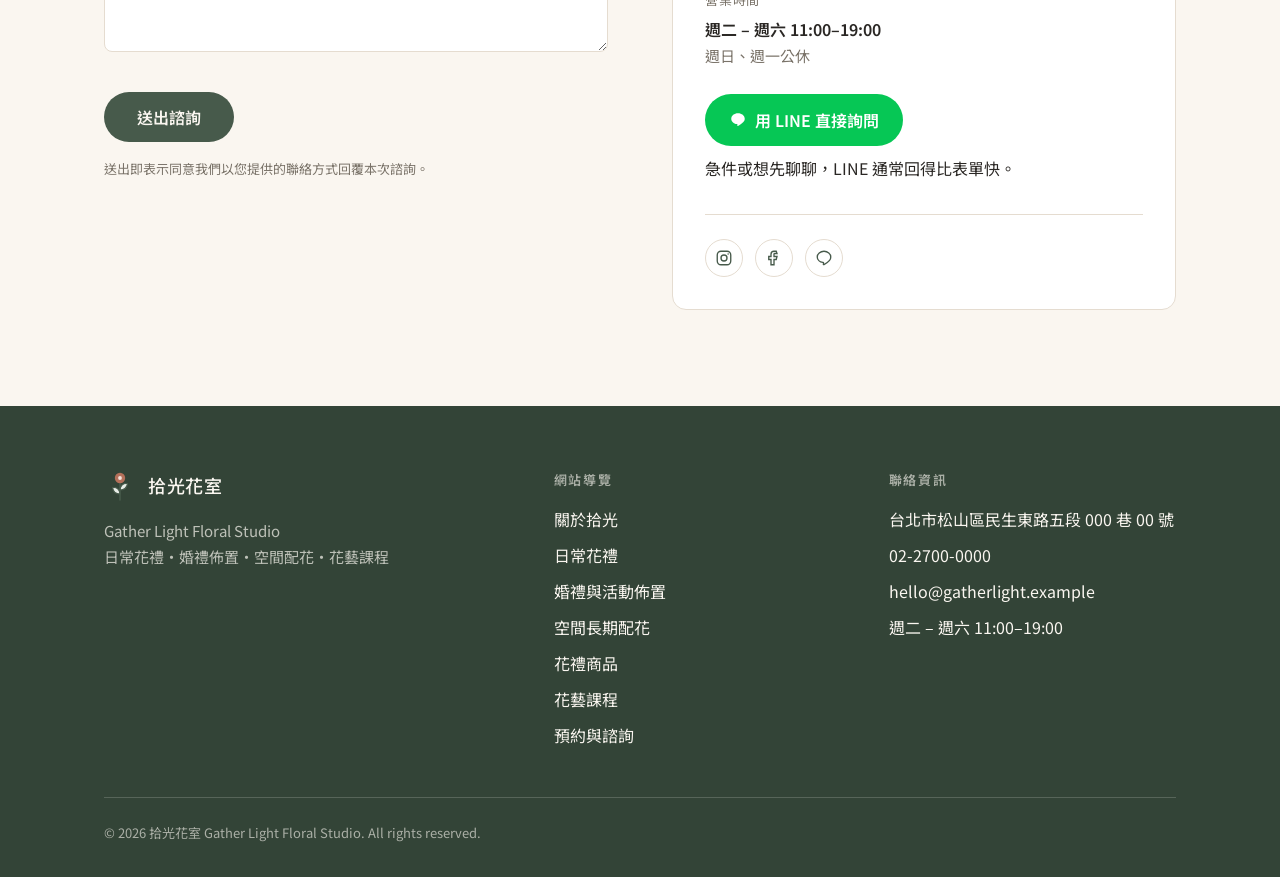
==== commit 01648c1d: "Rewrite the 4-star review Two problems. It admitted a late delivery on the front page, which is an o" ====
--- a/index.html
+++ b/index.html
@@ -73,7 +73,7 @@
       "author": { "@type": "Person", "name": "黃小姐" },
       "datePublished": "2026-03-30",
       "reviewRating": { "@type": "Rating", "ratingValue": "4", "bestRating": "5" },
-      "reviewBody": "花本身沒話說，但母親節前一週的訂單晚了半天才到，客服有先打電話說明。平常日就沒遇過這種狀況。"
+      "reviewBody": "花材會依當季調整，跟照片不會一模一樣，但下單前都有先說明。公司開幕用過三次，客戶反應都很好。"
     }
   ]
 }
@@ -739,7 +739,7 @@
           <span class="quote__stars" role="img" aria-label="四顆星">★★★★☆</span>
           <span class="quote__date">2026-03-30</span>
         </div>
-        <p>「花本身沒話說，但母親節前一週的訂單晚了半天才到，客服有先打電話說明。平常日就沒遇過這種狀況。」</p>
+        <p>「花材會依當季調整，跟照片不會一模一樣，但下單前都有先說明。公司開幕用過三次，客戶反應都很好。」</p>
         <footer><cite>黃小姐</cite>企業行政</footer>
       </blockquote>
     </div>
